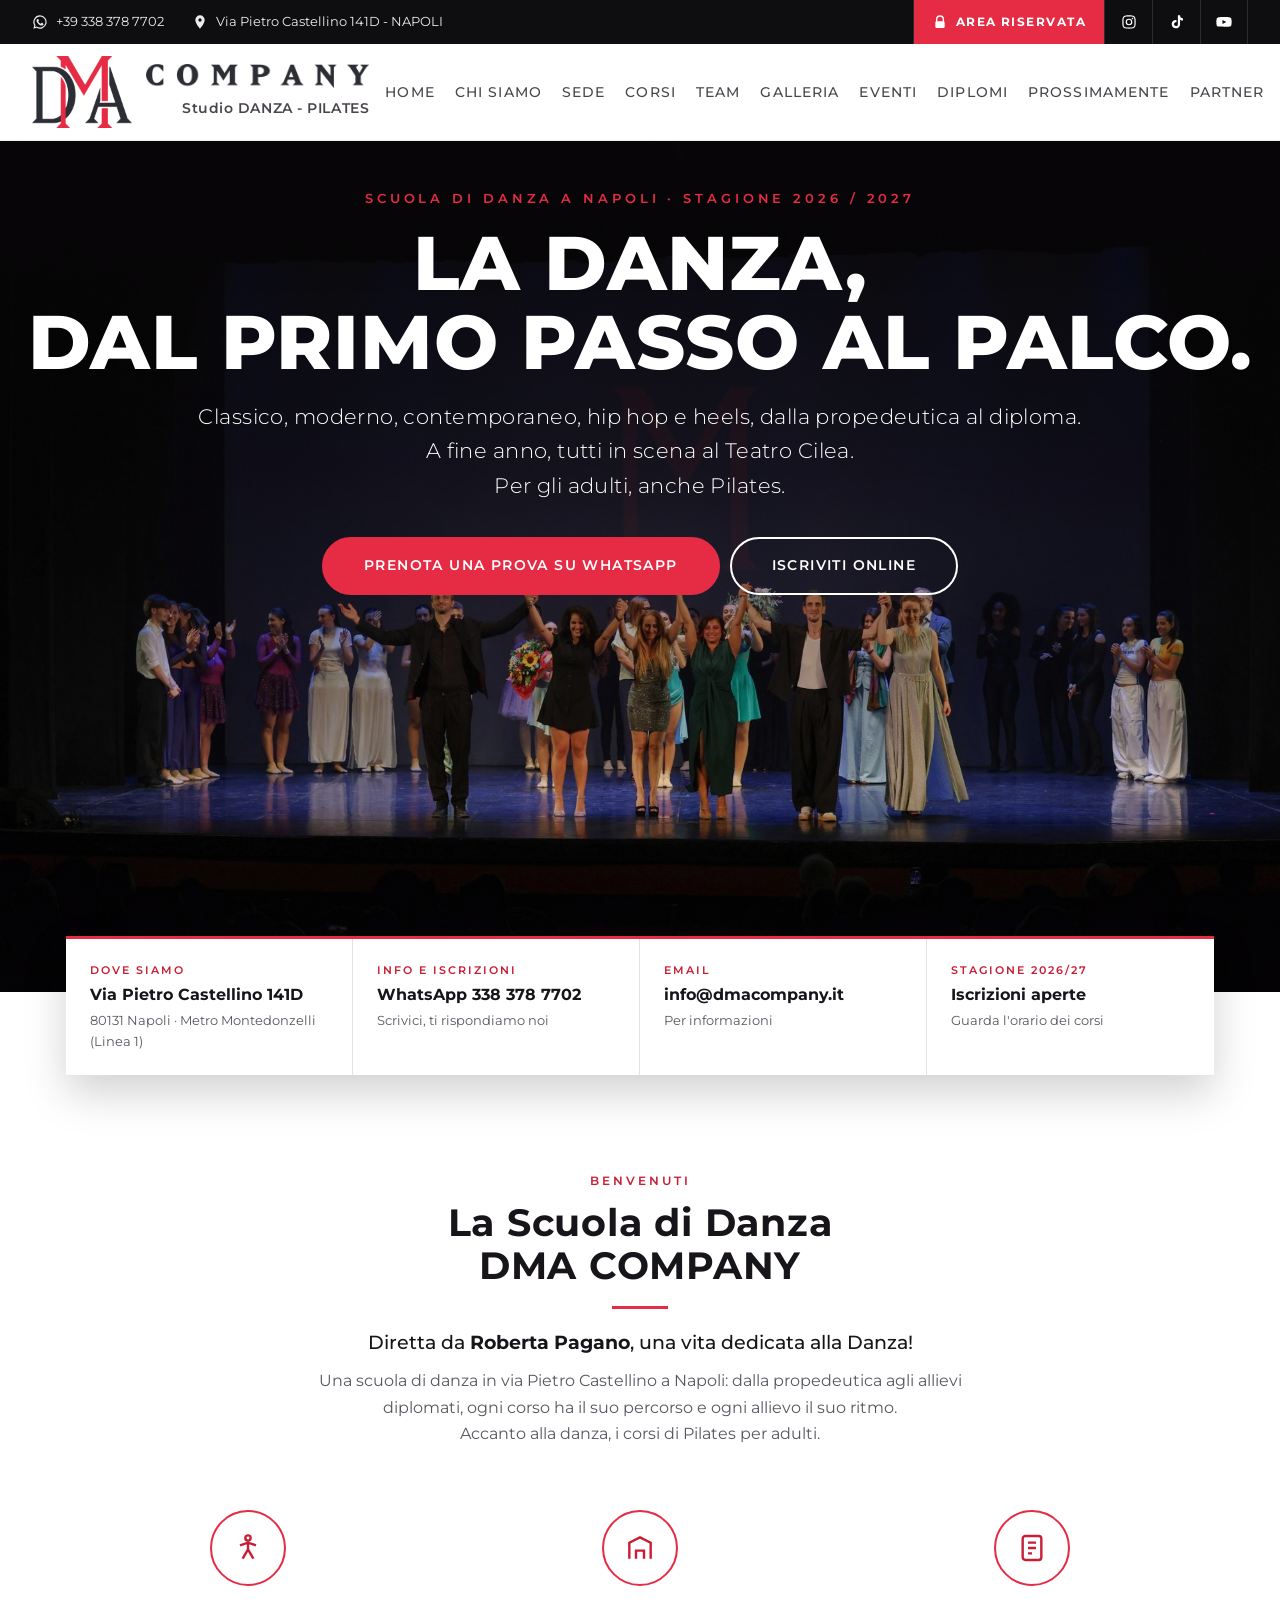
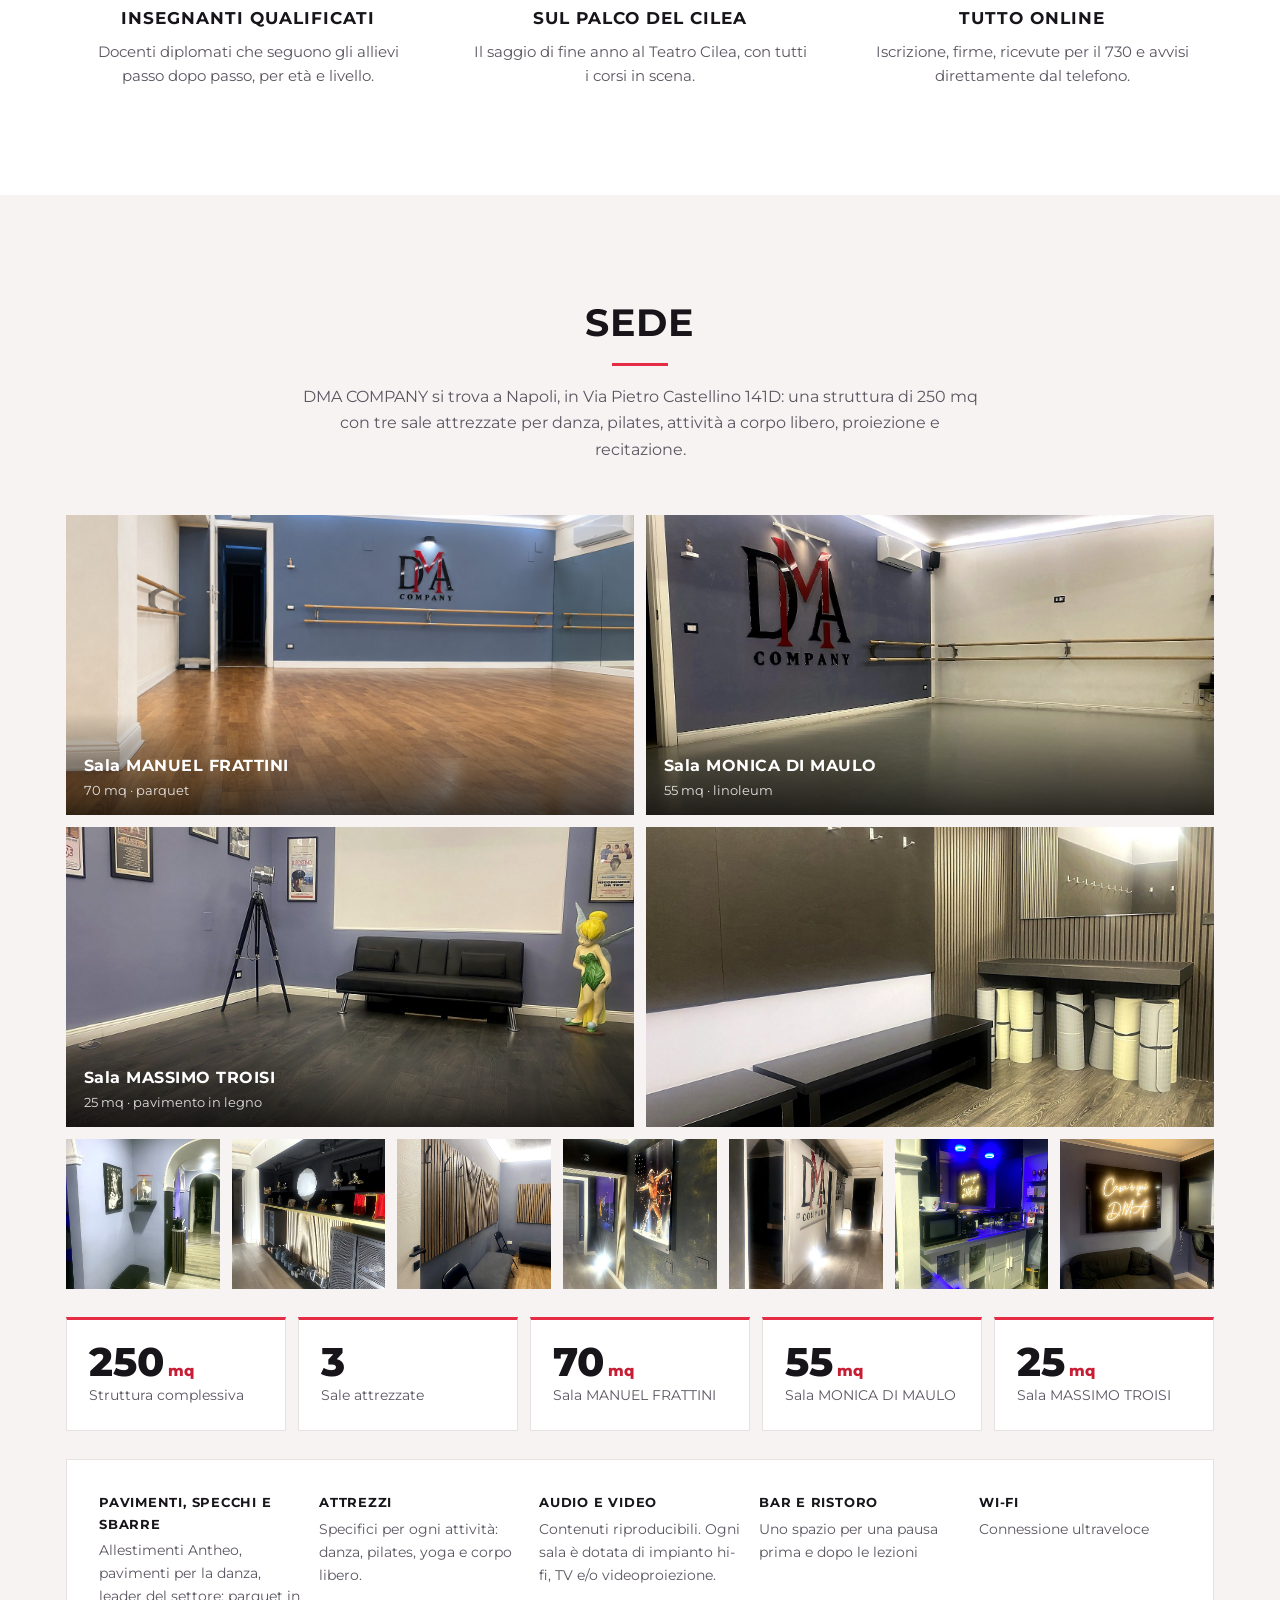
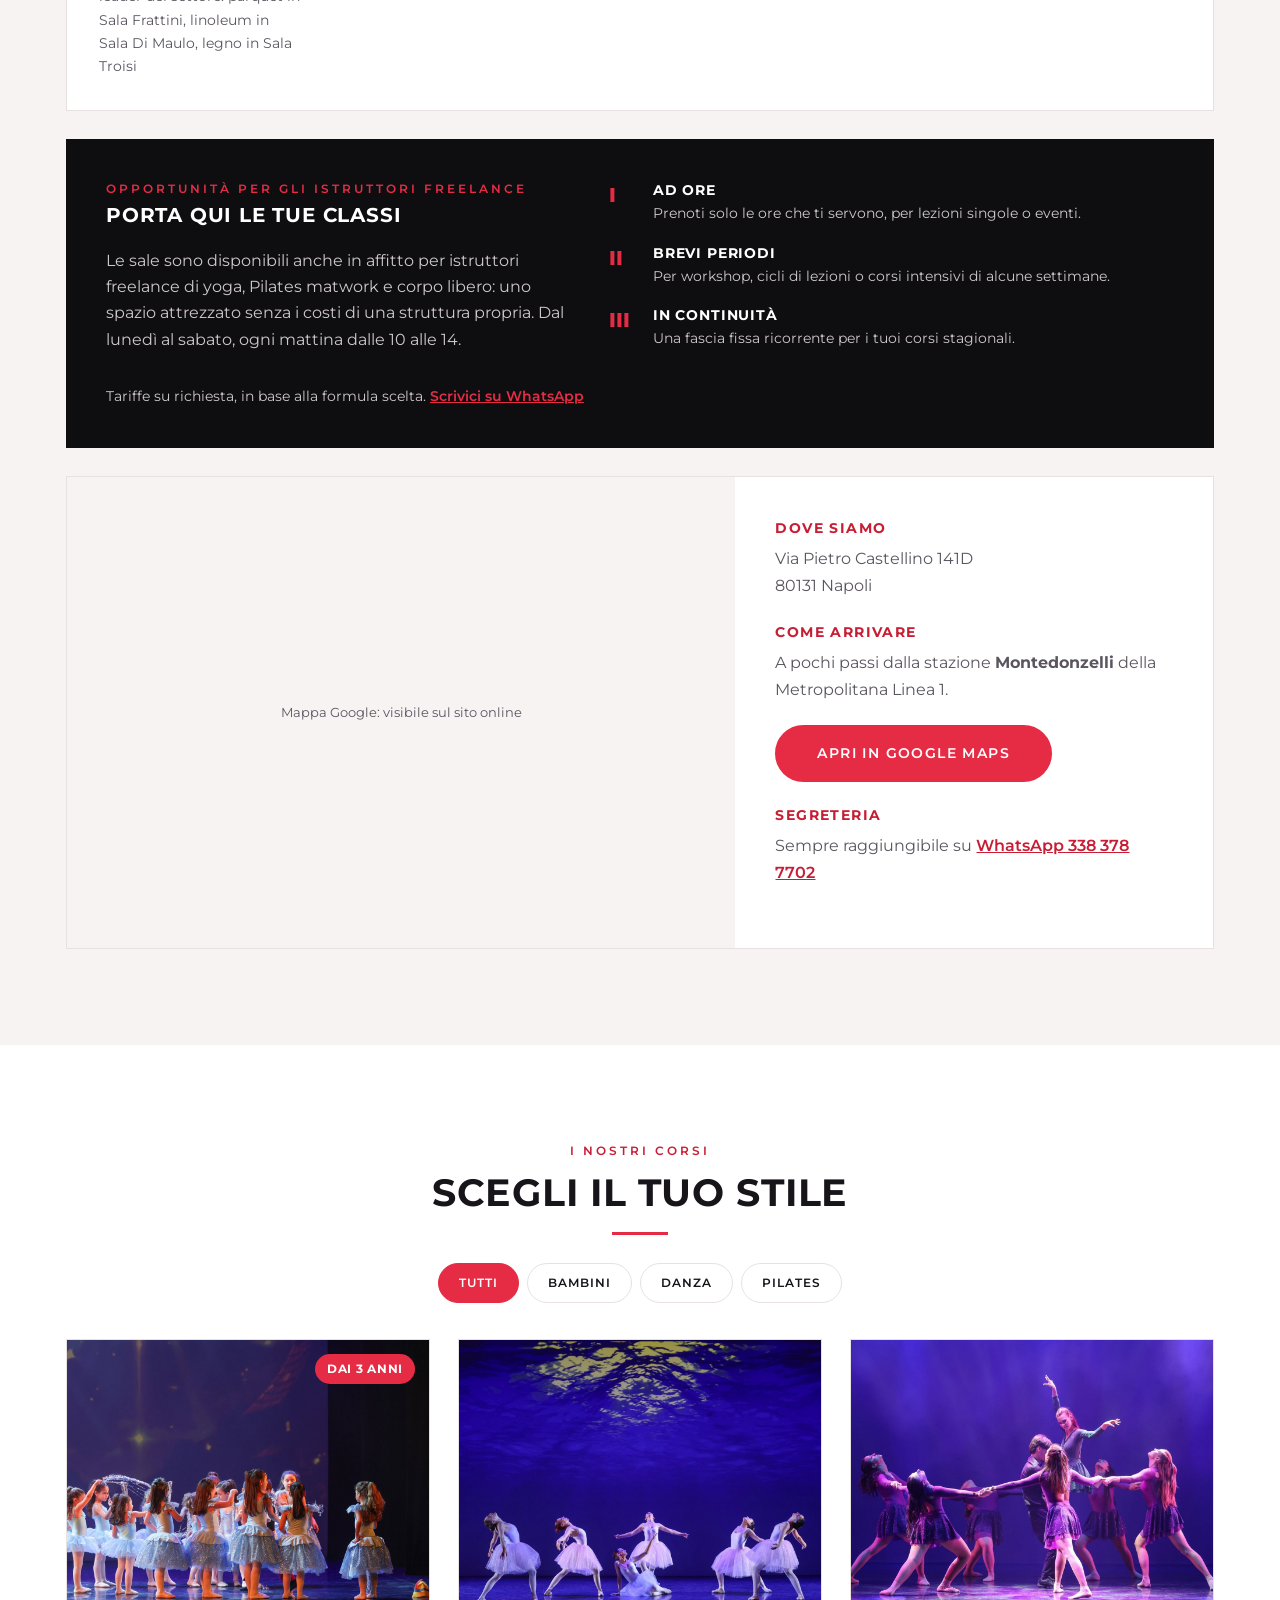
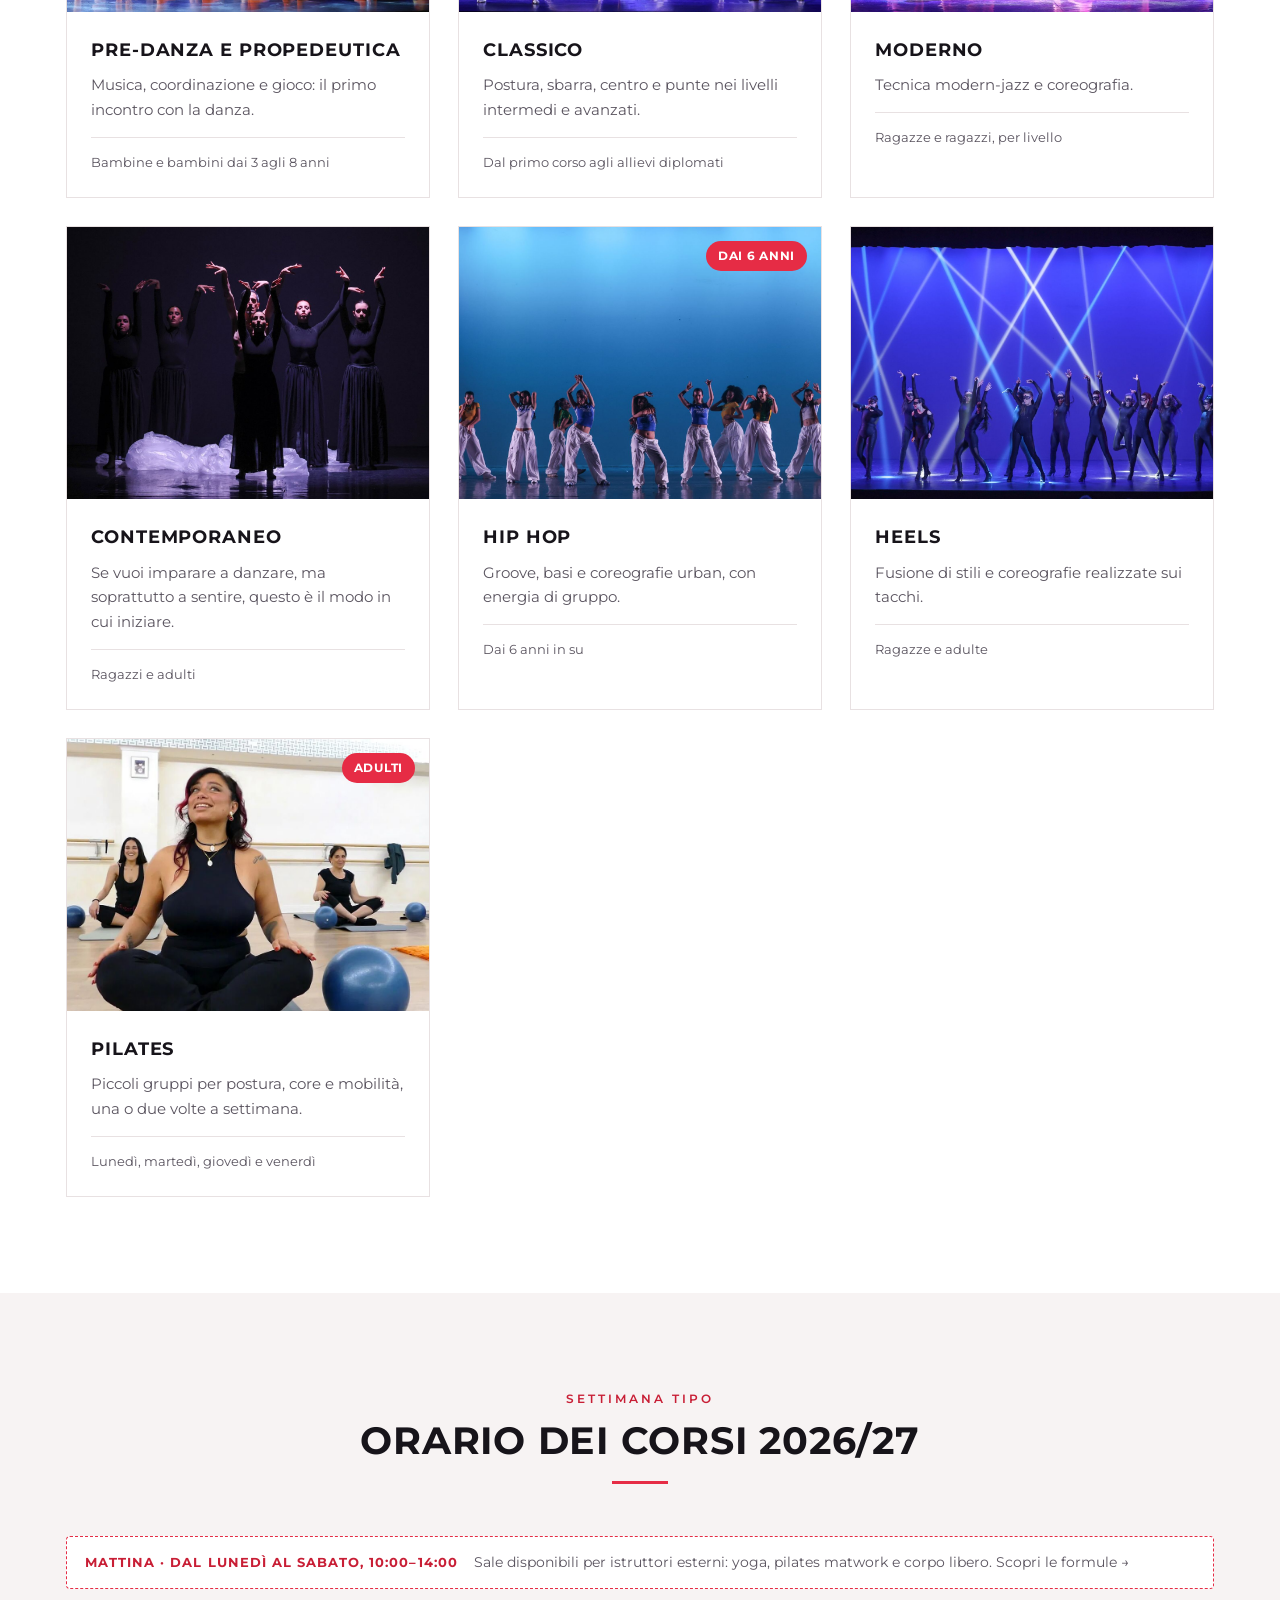
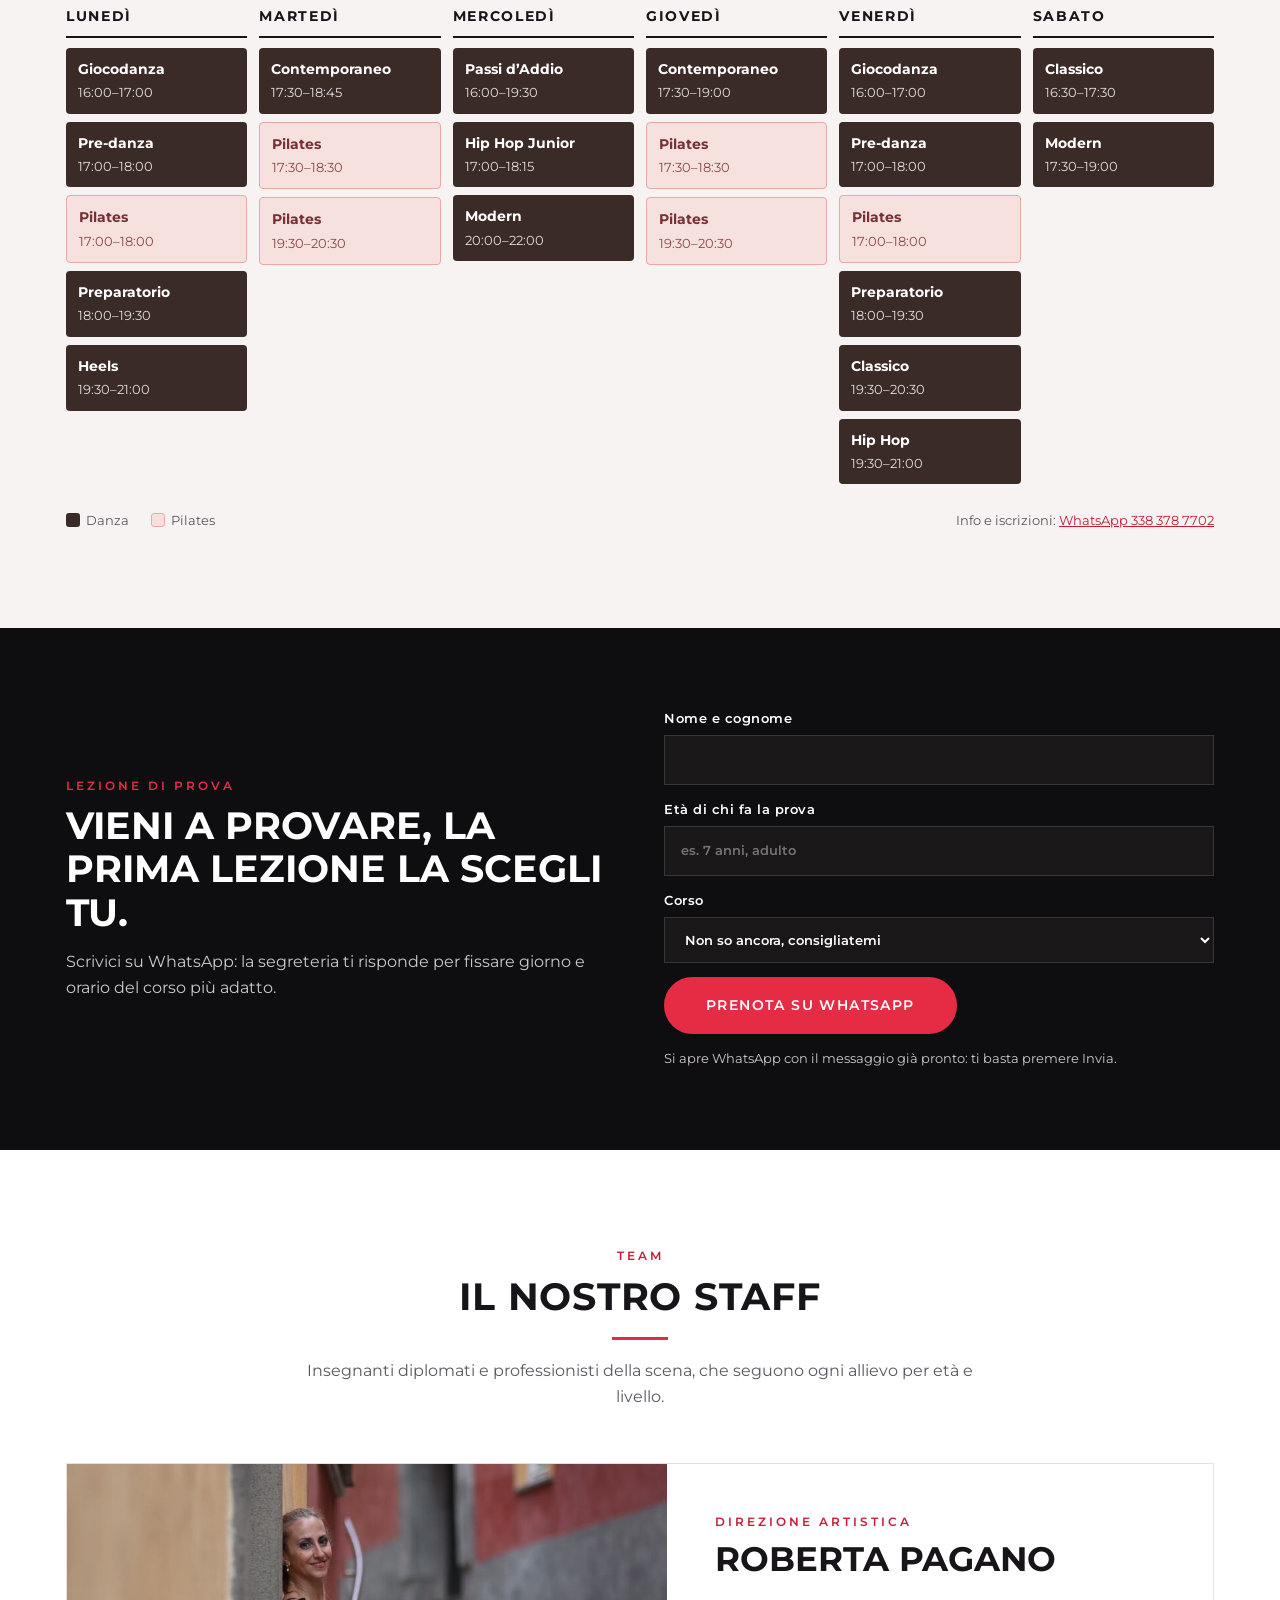
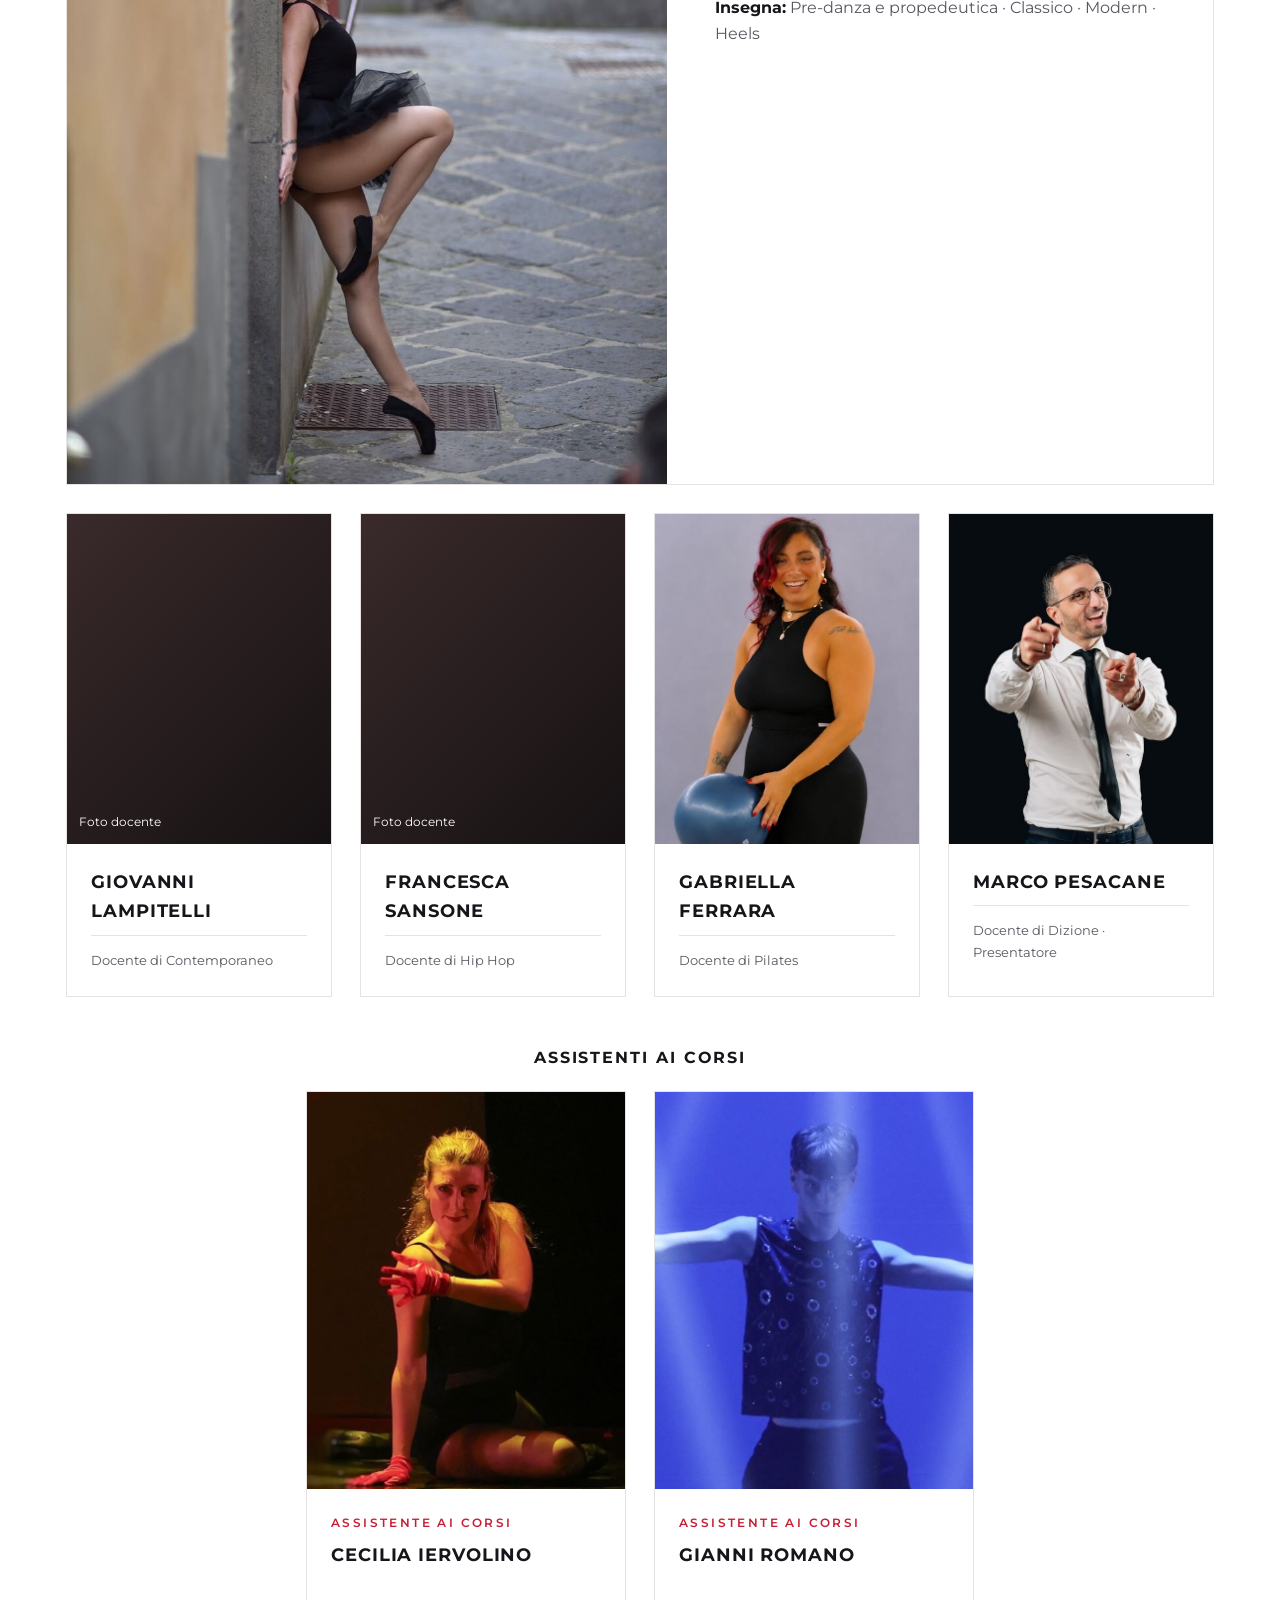
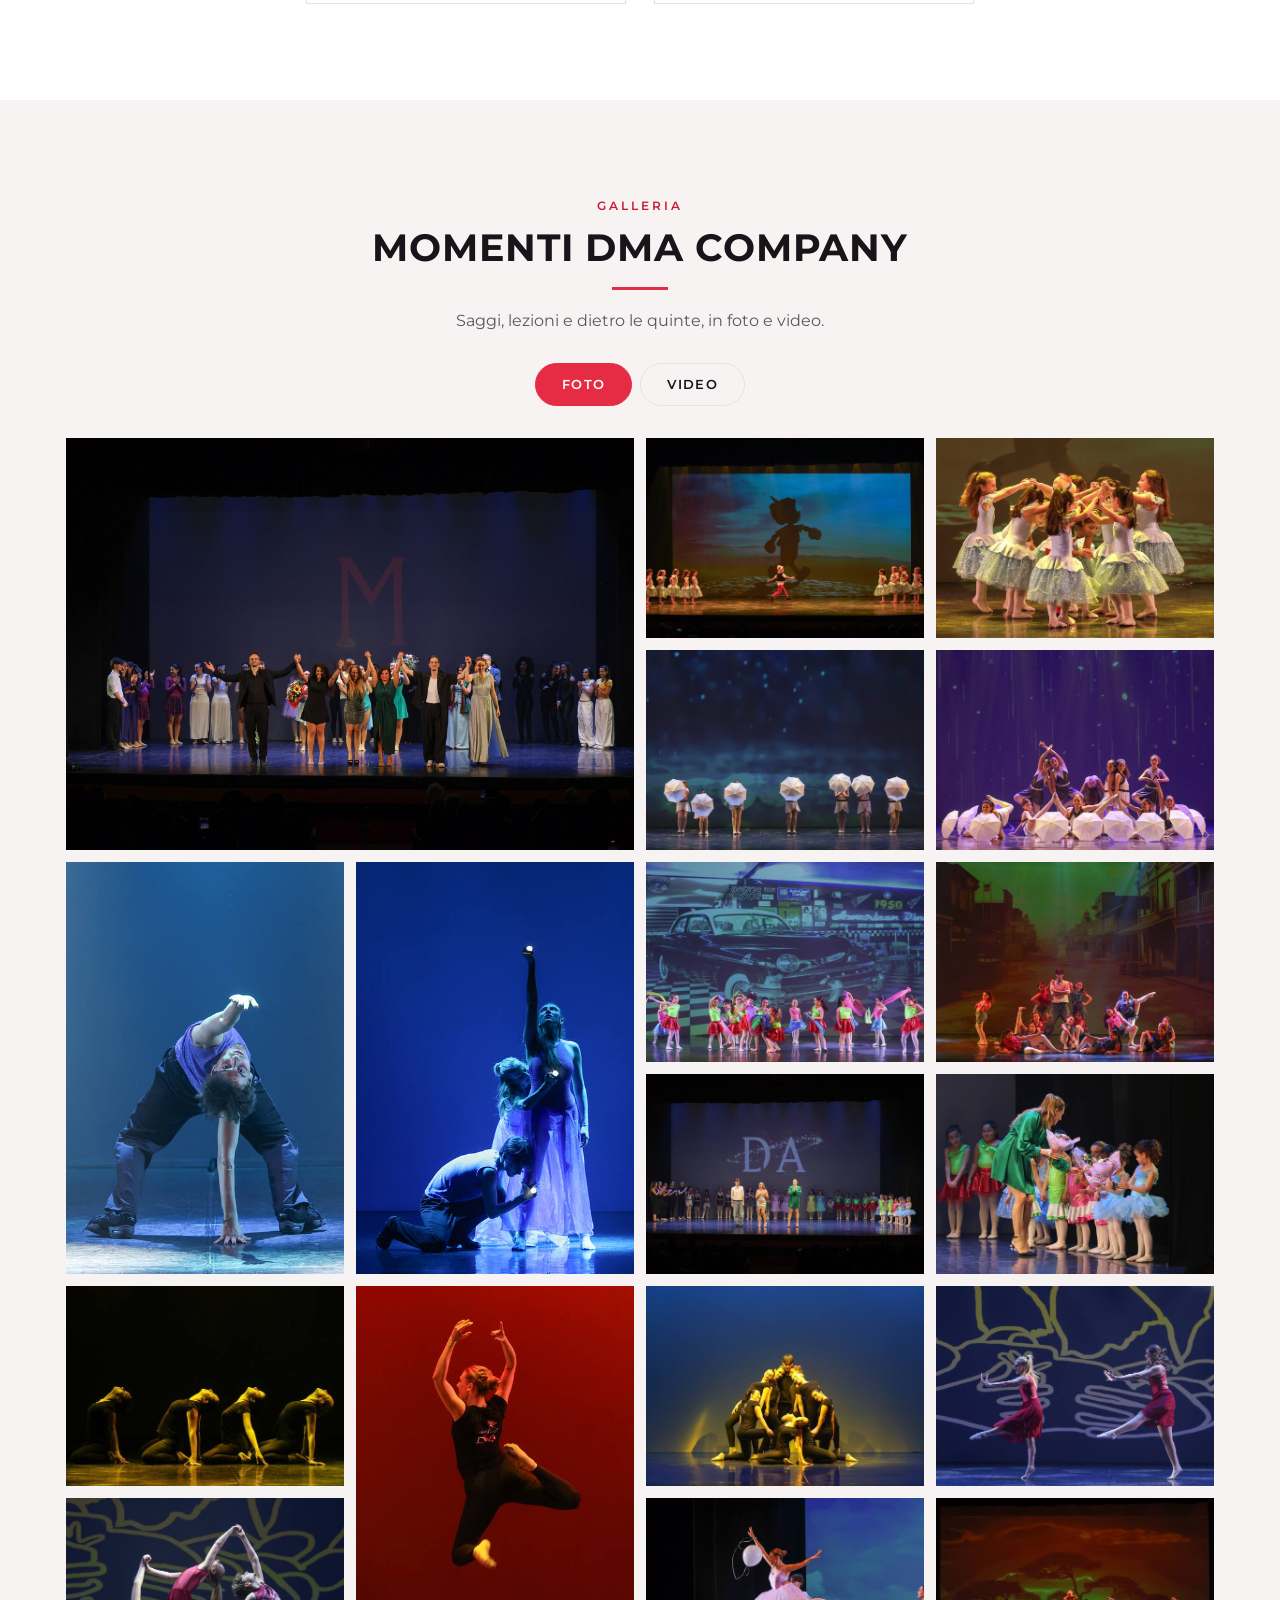
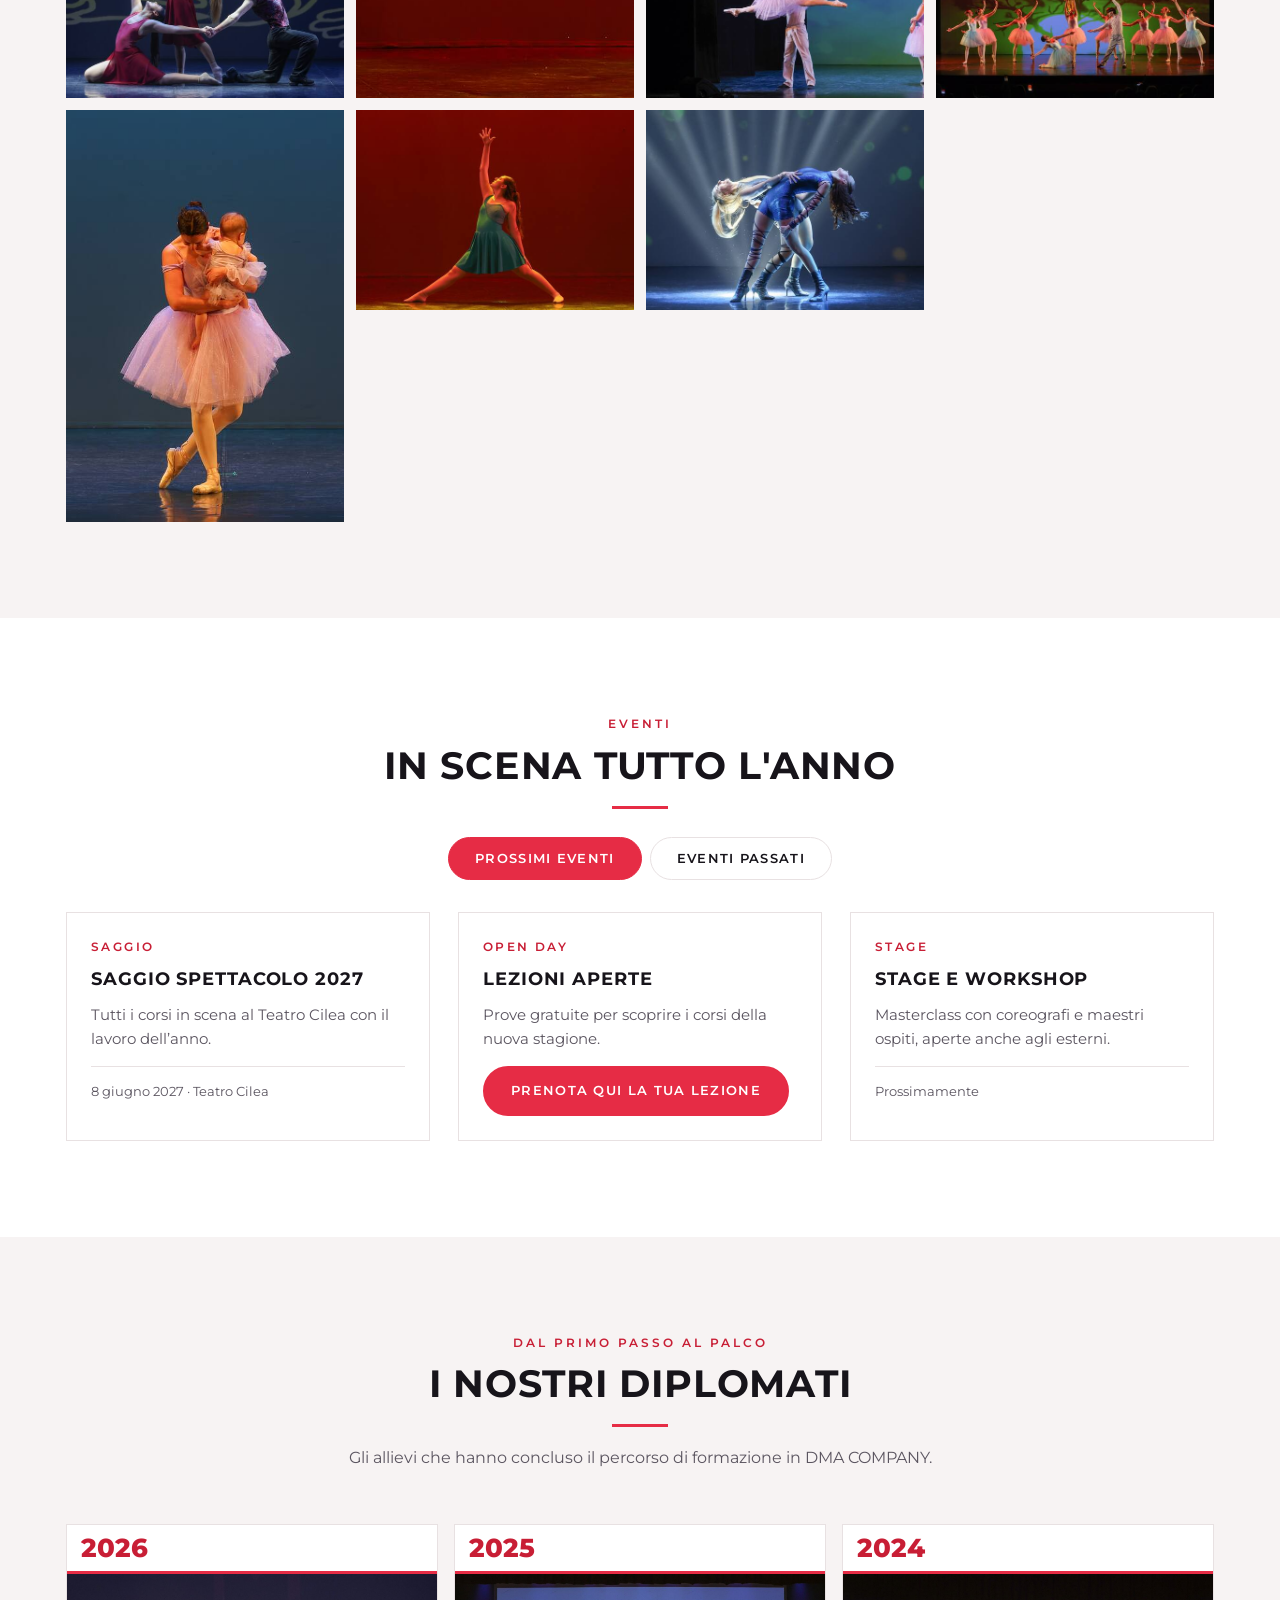
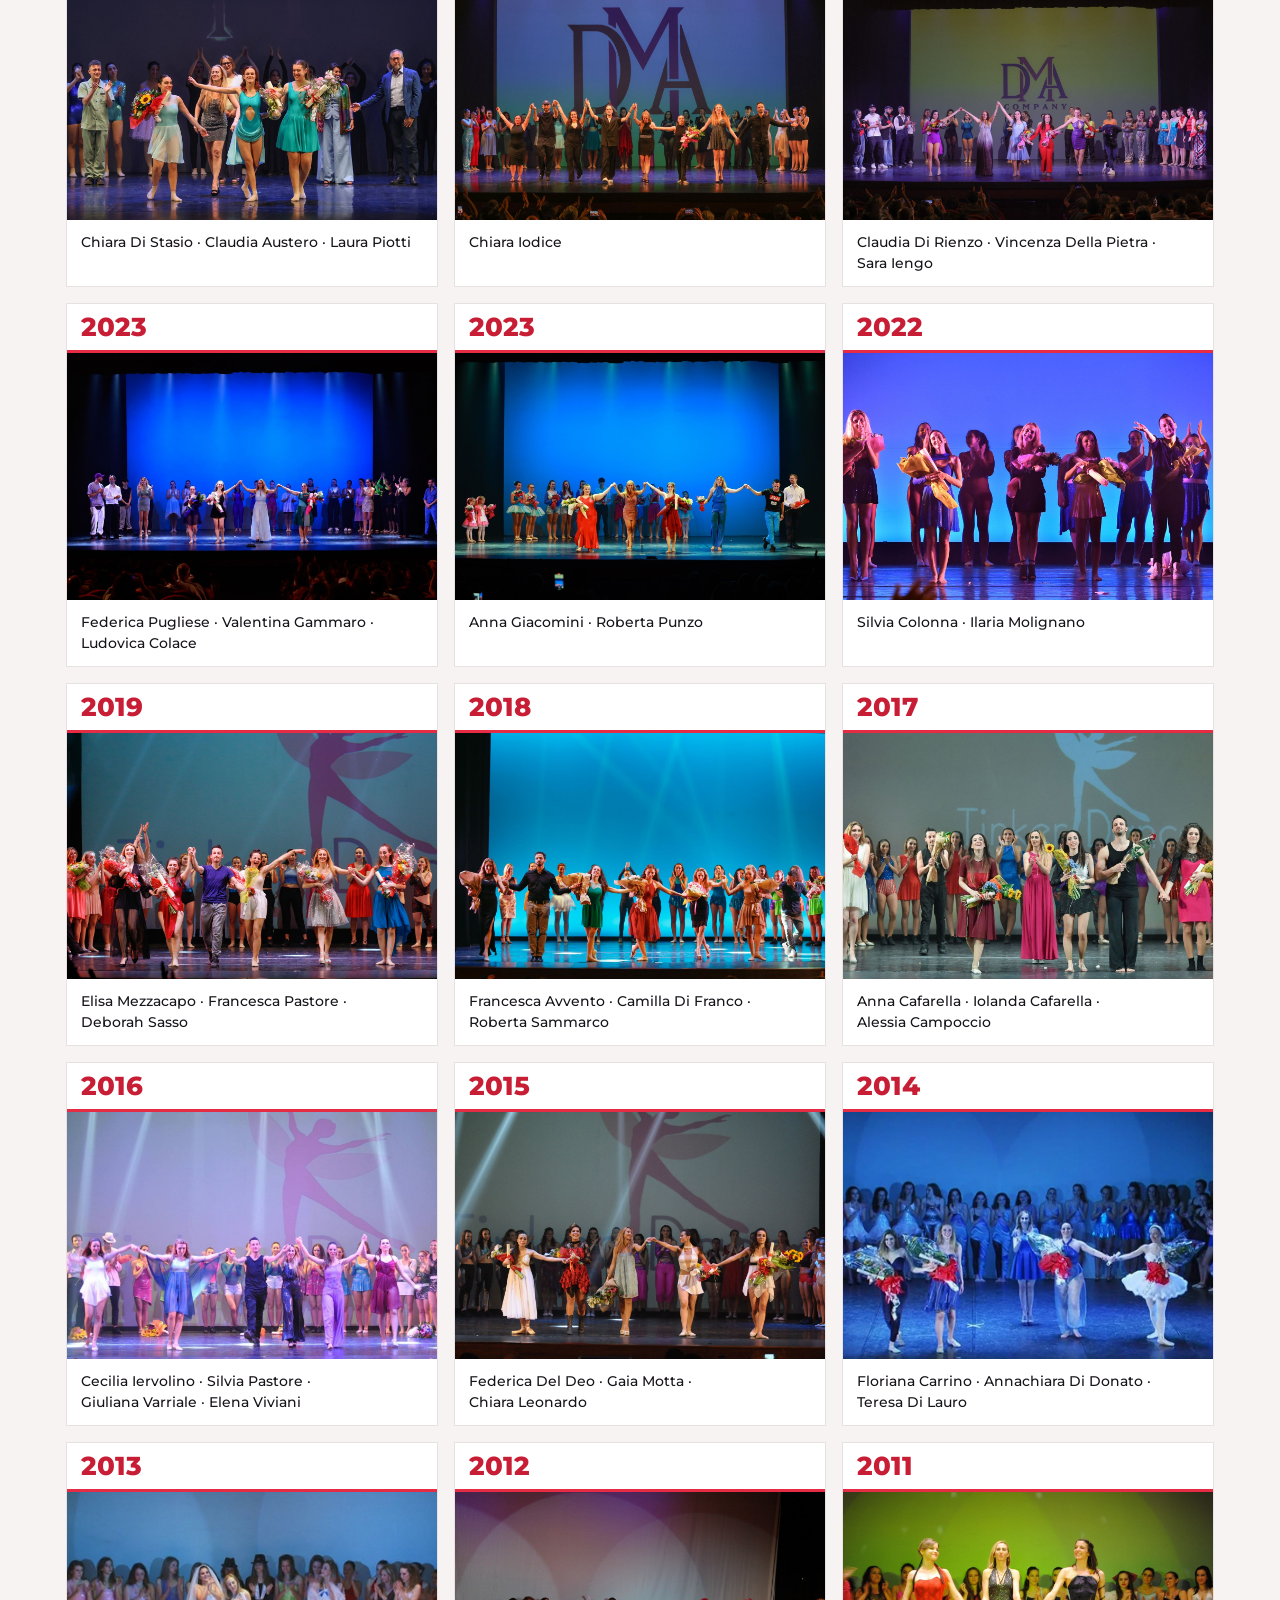
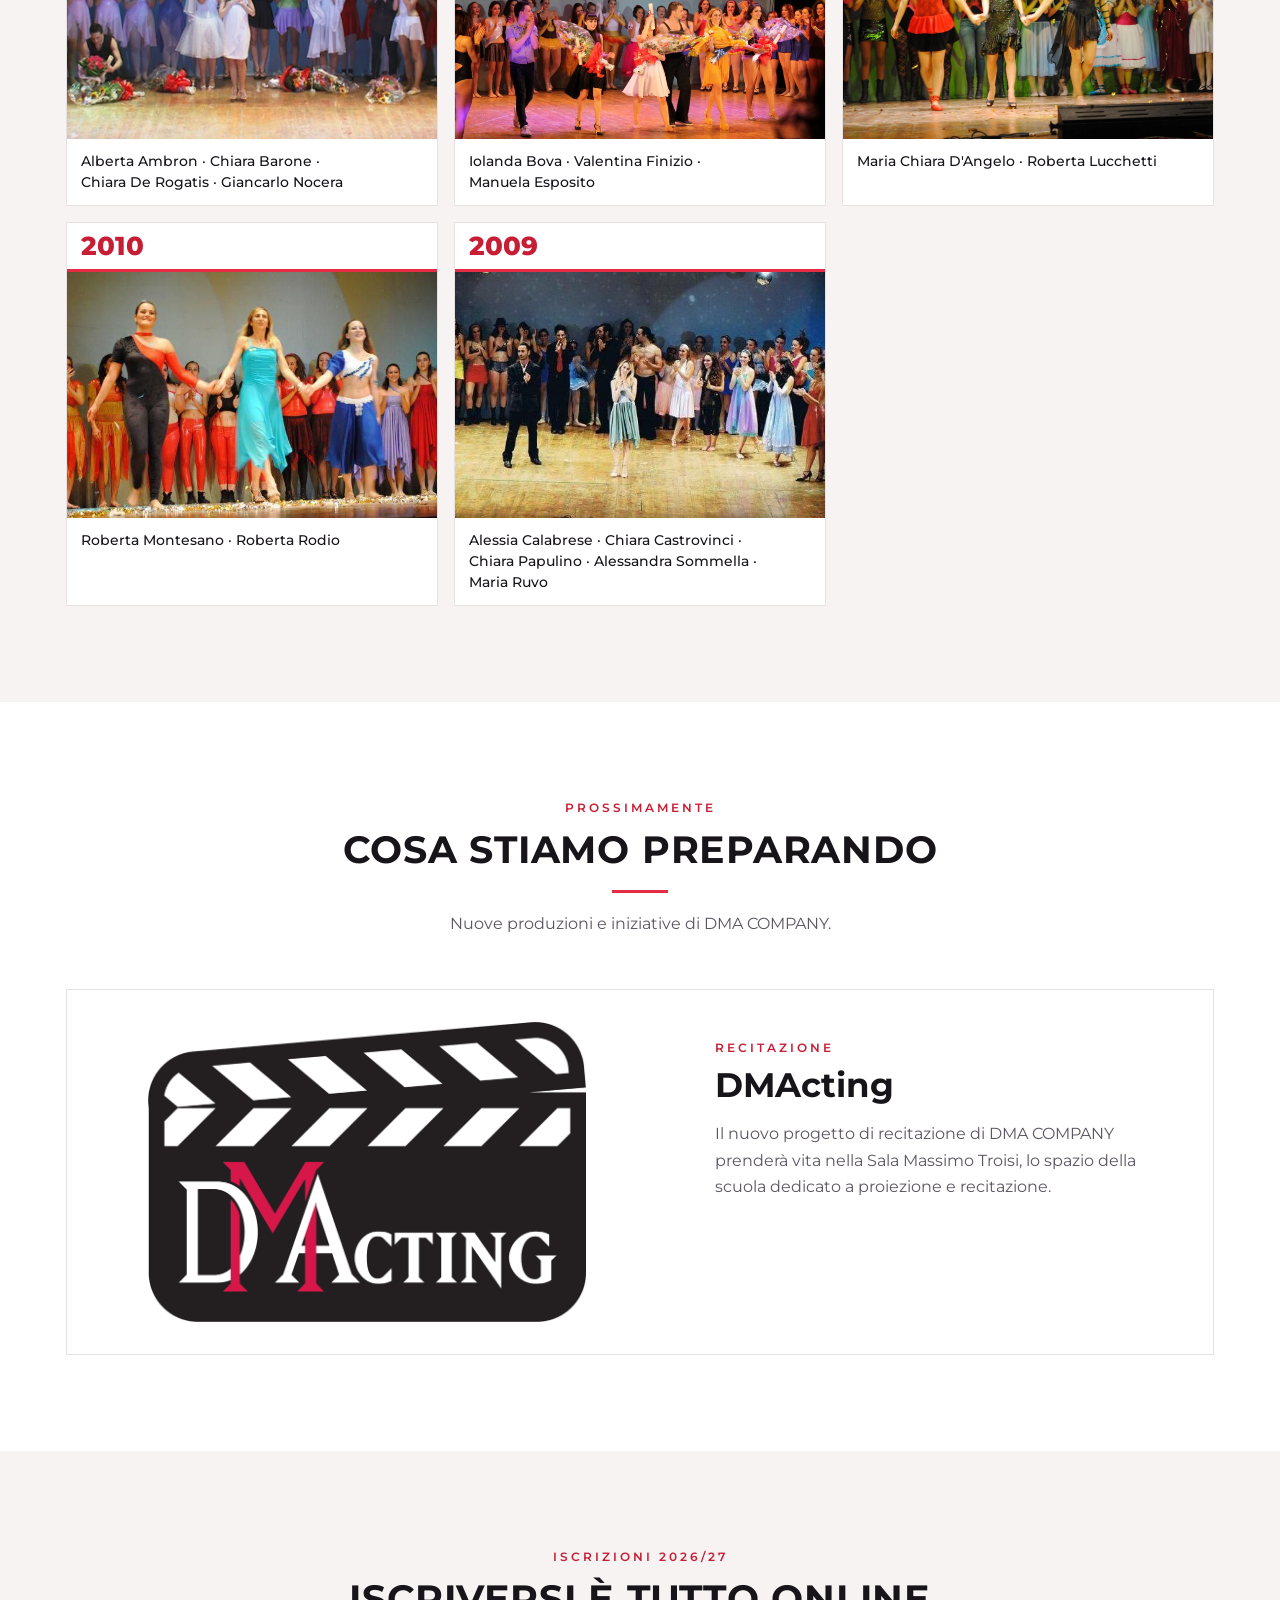
==== anteprima/index.html @ 6987ad8c "Anteprima: tolto importo quota associativa dalla sezione iscrizioni Co-Authored-By: Claude Opus 5.5 " ====
<!doctype html><html lang="it"><meta charset="utf-8"><meta name="viewport" content="width=device-width,initial-scale=1">
<meta name="robots" content="noindex,nofollow">
<title>DMA COMPANY</title><meta name="claude:viewport-fit-sides" content="cover">
<link rel="preconnect" href="https://fonts.googleapis.com">
<link rel="stylesheet" href="https://fonts.googleapis.com/css2?family=Montserrat:wght@300;400;500;600;700;800&display=swap">
<style>
:root{--ink:#17141A;--ink2:#5B5560;--bg:#FFFFFF;--bg2:#F7F3F3;--line:#E8E1E2;--rose:#E62C45;--rose-d:#C81E35;--on-rose:#FFFFFF;--bar:#0E0E10;--on-bar:#FFFFFF;--hero:#141012;--card:#FFFFFF}
@media (prefers-color-scheme:dark){:root:not([data-theme="light"]){--ink:#F3EEEF;--ink2:#B9B0B3;--bg:#141214;--bg2:#1C191B;--line:#2E2A2C;--card:#1E1B1D;--rose-d:#FF6B7D}}
:root[data-theme="dark"]{--ink:#F3EEEF;--ink2:#B9B0B3;--bg:#141214;--bg2:#1C191B;--line:#2E2A2C;--card:#1E1B1D;--rose-d:#FF6B7D}
*{box-sizing:border-box}
html{scroll-padding-top:110px}
body{margin:0;background:var(--bg);color:var(--ink);font:400 16px/1.65 Montserrat,system-ui,sans-serif}
body::before{content:"";position:fixed;inset:0 0 auto;height:env(safe-area-inset-top,0px);z-index:60;background:#111114}
a{color:var(--rose-d)}
input,select,button{font:inherit}
.wrap{max-width:1180px;margin:0 auto;padding-left:max(16px,env(safe-area-inset-left,0px));padding-right:max(16px,env(safe-area-inset-right,0px))}
.prev{position:sticky;top:env(safe-area-inset-top,0px);z-index:50;background:#2A2A30;color:#fff;font:600 13px system-ui,sans-serif;padding:8px max(16px,env(safe-area-inset-right,0px)) 8px max(16px,env(safe-area-inset-left,0px));display:flex;flex-wrap:wrap;gap:8px 16px;align-items:center;justify-content:space-between}
.prev nav{display:flex;gap:6px;flex-wrap:wrap}.prev a{padding:6px 12px;border-radius:999px;text-decoration:none;color:#fff}.prev a[aria-current]{background:#fff;color:#111}
.top{background:var(--bar);color:var(--on-bar);font-size:13px}
.top .wrap{max-width:none;padding-left:max(32px,env(safe-area-inset-left,0px));padding-right:max(32px,env(safe-area-inset-right,0px));display:flex;align-items:center;justify-content:space-between;gap:12px;min-height:44px;flex-wrap:wrap}
.top .info{display:flex;gap:6px 28px;flex-wrap:wrap;padding:6px 0}.top .info span{display:flex;align-items:center;gap:8px;opacity:.92}
.top .soc{display:flex;align-self:stretch}.top .soc a{display:grid;place-items:center;width:48px;color:#fff;border-left:1px solid #2C2C30}.top .soc a:last-child{border-right:1px solid #2C2C30}.top .soc a:hover{background:var(--rose);color:var(--on-rose)}
.top svg{width:16px;height:16px;fill:currentColor}
.top .soc a.area{width:auto;gap:8px;display:flex;align-items:center;padding:0 18px;background:var(--rose);color:var(--on-rose);font-weight:700;font-size:12px;letter-spacing:.12em;text-decoration:none}.top .soc a.area:hover{background:var(--rose-d)}
@media (max-width:620px){.top .info a[href*="maps"]{display:none}.top .info span{white-space:nowrap}.top .soc a.area{padding:0 12px;font-size:11px;letter-spacing:.08em;white-space:nowrap}.top .soc a{width:38px}.top .wrap{padding-left:max(12px,env(safe-area-inset-left,0px));padding-right:max(12px,env(safe-area-inset-right,0px))}}
@media (max-width:440px){.top .info a[href*="wa.me"] span{font-size:0;gap:0}.top .info a[href*="wa.me"] span svg{width:20px;height:20px}}

header.main{background:#FFFFFF;position:sticky;top:env(safe-area-inset-top,0px);z-index:40;box-shadow:0 1px 0 #EEE}
header.main .wrap{max-width:none;padding-left:max(32px,env(safe-area-inset-left,0px));padding-right:max(32px,env(safe-area-inset-right,0px));display:flex;align-items:center;justify-content:space-between;gap:16px;min-height:96px}
.brand{display:flex;align-items:center;gap:14px;text-decoration:none;color:#17141A}
.brand img{height:72px;width:auto;display:block}.brand img.word{height:24px;margin-bottom:2px}
.brand b{display:block;font-weight:700;font-size:26px;letter-spacing:.04em;line-height:1}
.brand>span{display:flex;flex-direction:column;width:max-content}.brand small{display:block;width:0;min-width:100%;font-size:14px;font-weight:600;letter-spacing:.04em;color:#4A454C;margin-top:7px;text-align:right;text-align-last:right;white-space:nowrap}
.menu{display:flex;gap:20px;list-style:none;margin:0;padding:0}
.menu a{color:#4A454C;text-decoration:none;text-transform:uppercase;letter-spacing:.08em;font-size:14px;font-weight:500;padding:8px 0;border-bottom:2px solid transparent}
.menu a:hover{color:#17141A;border-color:var(--rose)}
.burger{display:none;background:none;border:1px solid #DDD;border-radius:8px;width:46px;height:42px;color:#17141A;cursor:pointer}
.hero{position:relative;min-height:min(78vh,760px);display:grid;place-items:center;text-align:center;color:#fff;overflow:hidden;background:#0D0A0B url(hero.jpg) center top/cover no-repeat;align-items:start;min-height:max(620px,66.6vw)}
.hero::after{content:"";position:absolute;inset:0;background:linear-gradient(180deg,rgba(8,6,8,.82) 0%,rgba(8,6,8,.55) 42%,rgba(8,6,8,.12) 75%,rgba(8,6,8,.35) 100%)}@media (max-width:620px){.hero{background-position:center bottom;background-size:210% auto;min-height:0}.hero .in{padding-bottom:300px}}
.hero .ph{position:absolute;left:16px;bottom:14px;z-index:1;font-size:12px;opacity:.7;letter-spacing:.04em}
.hero .in{position:relative;z-index:2;padding:48px 16px 300px}
.hero .kick{text-transform:uppercase;letter-spacing:.3em;font-size:13px;font-weight:600;color:var(--rose)}
.hero h1{margin:14px 0 18px;font-weight:800;text-transform:uppercase;font-size:clamp(34px,6.2vw,76px);line-height:1.04;letter-spacing:.01em;text-wrap:balance}
.hero p{margin:0 auto 34px;max-width:620px;font-weight:300;font-size:clamp(17px,2vw,21px);letter-spacing:.02em}
.btn{display:inline-block;padding:15px 40px;border-radius:999px;background:var(--rose);color:var(--on-rose);text-decoration:none;text-transform:uppercase;letter-spacing:.1em;font-weight:600;font-size:14px;border:2px solid var(--rose);cursor:pointer}
.btn:hover{background:transparent;color:#fff}
.btn.ghost{background:transparent;color:#fff;border-color:#fff;margin-left:10px}.btn.ghost:hover{background:#fff;color:#111}
.btn.dark:hover{color:var(--ink)}
section{padding:96px 0}
.alt{background:var(--bg2)}
.head{text-align:center;max-width:680px;margin:0 auto 52px}
.head .kick{text-transform:uppercase;letter-spacing:.25em;font-size:12px;font-weight:600;color:var(--rose-d)}
.head h2{margin:10px 0 0;font-weight:700;text-transform:uppercase;font-size:clamp(26px,3.6vw,38px);letter-spacing:.02em;line-height:1.15}
.head h2::after{content:"";display:block;width:56px;height:3px;background:var(--rose);margin:18px auto 0}
.head p{color:var(--ink2);margin:18px 0 0}
.feat{display:grid;grid-template-columns:repeat(3,1fr);gap:28px}
.feat div{text-align:center;padding:10px 12px}
.feat .ic{width:76px;height:76px;margin:0 auto 18px;border-radius:50%;border:2px solid var(--rose);display:grid;place-items:center;color:var(--rose-d)}
.feat .ic svg{width:32px;height:32px;fill:none;stroke:currentColor;stroke-width:1.8}
.feat h3{margin:0 0 8px;text-transform:uppercase;font-size:17px;letter-spacing:.06em}
.feat p{margin:0;color:var(--ink2);font-size:15px}
.filters{display:flex;justify-content:center;gap:8px;flex-wrap:wrap;margin:-24px 0 36px}
.filt{padding:9px 20px;border-radius:999px;border:1px solid var(--line);background:transparent;color:var(--ink);text-transform:uppercase;letter-spacing:.08em;font-size:12px;font-weight:600;cursor:pointer}
.filt[aria-pressed="true"]{background:var(--rose);border-color:var(--rose);color:var(--on-rose)}
.grid{display:grid;grid-template-columns:repeat(3,1fr);gap:28px}
.grid article{background:var(--card);border:1px solid var(--line);overflow:hidden}
.grid .img{aspect-ratio:4/3;background:linear-gradient(135deg,#3A2A2B,#151112);display:grid;place-items:end start;padding:12px;color:#fff;font-size:12px;position:relative}
.grid .img .age{position:absolute;top:14px;right:14px;background:var(--rose);color:var(--on-rose);font-weight:700;font-size:12px;padding:5px 12px;border-radius:999px;text-transform:uppercase;letter-spacing:.06em}
.grid .txt{padding:24px}
.grid h3{margin:0 0 8px;text-transform:uppercase;font-size:18px;letter-spacing:.05em}
.grid p{margin:0 0 14px;color:var(--ink2);font-size:15px}
.saggio.proj .img.logoimg{background:#fff;display:grid;place-items:center;padding:32px}.saggio.proj .img.logoimg img{max-width:100%;max-height:300px;object-fit:contain}.grid .img.logoimg{background:#fff;padding:24px;display:grid;place-items:center}.grid .img.logoimg img{max-width:100%;max-height:100%;object-fit:contain}.grid small{display:block;padding-top:14px;border-top:1px solid var(--line);font-size:13px;color:var(--ink2)}
.tbl{overflow-x:auto;border:1px solid var(--line);background:var(--card)}
table{width:100%;border-collapse:collapse;min-width:640px;font-size:15px}
th{background:var(--bar);color:#fff;text-transform:uppercase;letter-spacing:.08em;font-size:12px;font-weight:600;padding:14px;text-align:left}
td{padding:14px;border-top:1px solid var(--line);color:var(--ink2)}td:first-child{color:var(--ink);font-weight:600}
.band{background:var(--bar);color:#fff;padding:80px 0}
.band .wrap{display:grid;grid-template-columns:1fr 1fr;gap:48px;align-items:center}
.band h2{margin:8px 0 14px;text-transform:uppercase;font-size:clamp(26px,3.4vw,38px);line-height:1.15}
.band .kick{color:var(--rose);text-transform:uppercase;letter-spacing:.25em;font-size:12px;font-weight:600}
.band p{color:#CFC8CA;margin:0}
form{display:grid;gap:14px}
label{display:grid;gap:6px;font-size:13px;font-weight:600;letter-spacing:.04em}
input,select{padding:13px 16px;border-radius:0;border:1px solid #3A3538;background:#1A1719;color:#fff}
input:focus,select:focus{outline:2px solid var(--rose);outline-offset:1px}
.chk{display:flex;gap:10px;align-items:flex-start;font-weight:400;font-size:13px;color:#CFC8CA}
.chk input{margin-top:3px}
.sent{border:1px solid var(--rose);padding:28px}.sent h3{margin:0 0 6px;text-transform:uppercase}
.saggio{display:grid;grid-template-columns:1.1fr 1fr;gap:0;align-items:stretch;background:var(--card);border:1px solid var(--line)}
.saggio .img{min-height:360px;background:radial-gradient(70% 80% at 40% 40%,#6A4038,#1A1213);color:#fff;font-size:12px;display:flex;align-items:flex-end;padding:14px}
.saggio .txt{padding:48px}
.saggio h2{margin:8px 0 14px;text-transform:uppercase;font-size:clamp(24px,3vw,34px);line-height:1.15}
.saggio .kick{color:var(--rose-d);text-transform:uppercase;letter-spacing:.25em;font-size:12px;font-weight:600}
.saggio p{color:var(--ink2)}
.steps{display:grid;grid-template-columns:repeat(4,1fr);gap:28px;counter-reset:s}
.steps div{background:var(--card);border:1px solid var(--line);padding:30px 24px;border-top:3px solid var(--rose)}
.steps b{display:block;font-size:42px;font-weight:800;color:var(--rose);line-height:1}
.steps h3{margin:12px 0 8px;text-transform:uppercase;font-size:16px;letter-spacing:.05em}
.steps p{margin:0;color:var(--ink2);font-size:14px}
.center{text-align:center;margin-top:40px}
.fam{display:grid;grid-template-columns:repeat(4,1fr);gap:20px;margin-top:8px}
.fam div{padding:22px;border:1px solid var(--line);background:var(--card)}
.fam h3{margin:0 0 6px;font-size:15px;text-transform:uppercase;letter-spacing:.05em}
.fam p{margin:0;font-size:14px;color:var(--ink2)}
.partners{display:grid;grid-template-columns:repeat(3,1fr);gap:24px}.partners>div,.partners>a{text-decoration:none;color:inherit;background:var(--card);border:1px solid var(--line);padding:28px;text-align:center}.partners img,.partners span{display:flex;align-items:center;justify-content:center;height:90px;margin:0 auto 16px;max-width:100%;object-fit:contain;border-radius:4px}.partners img{background:#fff;padding:8px}.partners span{background:var(--bg2);color:var(--ink2);font-size:13px;border:1px dashed var(--line)}.partners p{margin:0;color:var(--ink2);font-size:14px}.partners b{color:var(--ink)}.partners .pname{font-size:26px;font-weight:700;color:var(--ink);border-style:solid;letter-spacing:.02em}.partners a.pcard:hover{border-color:var(--rose)}.subhead{text-align:center;text-transform:uppercase;letter-spacing:.12em;font-size:16px;margin:48px 0 20px}.grid.docenti.assist{grid-template-columns:repeat(2,minmax(0,320px));justify-content:center;margin-top:0}.grid.docenti{grid-template-columns:repeat(4,1fr);margin-top:28px}.saggio.dir .img{min-height:420px;background:linear-gradient(135deg,#3A2A2B,#151112)}.grid.docenti .img{aspect-ratio:4/5}@media (max-width:980px){.partners,.grid.docenti,.grid.docenti.assist{grid-template-columns:1fr 1fr}}@media (max-width:620px){.partners,.grid.docenti{grid-template-columns:1fr}}
.menu a{white-space:nowrap}@media (max-width:1180px) and (min-width:761px){header.main .wrap{flex-wrap:nowrap;gap:12px}header.main .brand{gap:10px;flex-shrink:0}header.main .brand img{height:52px}header.main .brand img.word{height:17px}header.main .brand small{font-size:11px;letter-spacing:.05em}header.main .menu{display:flex!important;position:static;flex-direction:row;flex-wrap:nowrap;gap:clamp(7px,1.1vw,20px);padding:0;box-shadow:none;background:none}header.main .menu a{display:inline-block;padding:6px 0;border-bottom:2px solid transparent;font-size:clamp(9.5px,1.08vw,13px);letter-spacing:.04em}header.main .burger{display:none!important}}@media (max-width:760px){.menu{display:none;position:absolute;left:0;right:0;top:100%;background:#fff;flex-direction:column;gap:0;padding:8px 16px 16px;box-shadow:0 10px 20px rgba(0,0,0,.08)}.menu.open{display:flex}.menu a{display:block;padding:12px 0;border-bottom:1px solid #F0EAEA}.burger{display:grid;place-items:center}}
.dove{display:grid;grid-template-columns:1.4fr 1fr;border:1px solid var(--line);background:var(--card)}.dove .map{min-height:380px;background:var(--bg2);position:relative}.dove .map::before{content:"Mappa Google: visibile sul sito online";position:absolute;inset:0;display:grid;place-items:center;color:var(--ink2);font-size:13px}.dove iframe{position:relative}.dove iframe{width:100%;height:100%;min-height:380px;border:0;display:block}.dove .info{padding:40px}.dove h3{margin:0 0 6px;text-transform:uppercase;font-size:14px;letter-spacing:.1em;color:var(--rose-d)}.dove p{margin:0 0 22px;color:var(--ink2)}@media (max-width:980px){.dove{grid-template-columns:1fr}.dove .info{padding:28px 20px}}
.gal{display:grid;grid-template-columns:repeat(4,1fr);grid-auto-rows:200px;gap:12px}.gal .g{border:0;padding:0;background:#1A1517 center/cover no-repeat;cursor:pointer;display:grid;place-items:center;color:#8E878A;font-size:13px}.gal.spazi{grid-template-columns:repeat(7,1fr);grid-auto-rows:150px;margin-top:12px}.gal .g.big{grid-column:span 2;grid-row:span 2}.gal .g.tall{grid-row:span 2}.gal .g.ph{cursor:default;background:var(--bg2);border:1px dashed var(--line)}.gal button.g:hover{filter:brightness(1.1)}.lb{position:fixed;inset:0;z-index:100;background:rgba(0,0,0,.92);display:grid;place-items:center;padding:24px}.lb[hidden]{display:none}.lb img{max-width:100%;max-height:90vh}.lb-n{position:absolute;top:50%;transform:translateY(-50%);background:rgba(0,0,0,.35);border:0;color:#fff;font-size:44px;width:52px;height:72px;cursor:pointer;line-height:1;border-radius:8px}.lb-p{left:10px}.lb-s{right:10px}.lb.one .lb-n{display:none}.lb-x{position:absolute;top:12px;right:16px;background:none;border:0;color:#fff;font-size:40px;cursor:pointer;line-height:1}@media (max-width:980px){.gal.spazi{grid-template-columns:repeat(4,1fr)}}@media (max-width:760px){.gal,.gal.spazi{grid-template-columns:1fr 1fr;grid-auto-rows:150px}}
.sede{display:grid;grid-template-columns:1fr 1fr;grid-auto-rows:300px;gap:12px}.sede .ph{background:#2A2427}.sede figure{margin:0;position:relative;background:#222 center/cover no-repeat;overflow:hidden}.sede figcaption{position:absolute;left:0;right:0;bottom:0;padding:40px 18px 14px;background:linear-gradient(transparent,rgba(0,0,0,.75));color:#fff;display:flex;flex-direction:column}.sede figcaption b{letter-spacing:.03em;font-size:16px}.sede figcaption span{font-size:13px;opacity:.85}.nums{display:grid;grid-template-columns:repeat(5,1fr);gap:12px;margin:28px 0}.nums div{background:var(--card);border:1px solid var(--line);border-top:3px solid var(--rose);padding:22px}.nums b{display:block;font-size:40px;font-weight:800;line-height:1;color:var(--ink)}.nums small{font-size:15px;margin-left:4px;color:var(--rose-d)}.nums span{color:var(--ink2);font-size:14px}.kit{background:var(--card);border:1px solid var(--line);padding:32px;margin-bottom:28px}.kit h3,.affitto h3{margin:0 0 16px;text-transform:uppercase;font-size:20px;letter-spacing:.04em}.kit ul{list-style:none;margin:0;padding:0;display:grid;grid-template-columns:repeat(5,1fr);gap:18px}.kit li{color:var(--ink2);font-size:14px}.kit li b{display:block;color:var(--ink);text-transform:uppercase;font-size:13px;letter-spacing:.06em;margin-bottom:4px}.affitto{background:var(--bar);color:#fff;padding:40px;display:grid;grid-template-columns:1fr 1.2fr;gap:32px;margin-bottom:28px}.affitto .kick{color:var(--rose);text-transform:uppercase;letter-spacing:.25em;font-size:12px;font-weight:600}.affitto p{color:#CFC8CA;margin:0}.affitto ol{list-style:none;counter-reset:f;margin:0;padding:0;display:grid;gap:14px}.affitto li{counter-increment:f;color:#CFC8CA;font-size:14px;padding-left:44px;position:relative}.affitto li::before{content:counter(f,upper-roman);position:absolute;left:0;top:0;color:var(--rose);font-weight:800;font-size:20px}.affitto li b{display:block;color:#fff;text-transform:uppercase;font-size:14px;letter-spacing:.06em}.affitto .note{grid-column:1/-1;font-size:14px}.affitto .note a{color:var(--rose);font-weight:600}@media (max-width:980px){.sede{grid-auto-rows:220px}.nums{grid-template-columns:1fr 1fr}.kit ul{grid-template-columns:1fr 1fr}.affitto{grid-template-columns:1fr;padding:28px 20px}}@media (max-width:620px){.sede{grid-template-columns:1fr}.kit ul{grid-template-columns:1fr}}
.week{display:grid;grid-template-columns:repeat(6,1fr);gap:12px}.day h3{margin:0 0 10px;padding-bottom:8px;border-bottom:2px solid var(--ink);text-transform:uppercase;font-size:14px;letter-spacing:.12em}.slot{padding:10px 12px;margin-bottom:8px;border-radius:4px;display:flex;flex-direction:column;gap:2px}.slot b{font-size:14px}.slot span{font-size:12.5px;opacity:.85}.slot.d{background:#3A2B27;color:#fff}.slot.p{background:#F6E1DE;color:#7A2F35;border:1px solid #E8A9A3}.slot.x{background:transparent;color:var(--rose-d);border:1px dashed var(--rose)}.morning{display:flex;flex-wrap:wrap;gap:4px 16px;align-items:baseline;padding:14px 18px;margin-bottom:16px;border:1px dashed var(--rose);border-radius:4px;color:var(--ink);text-decoration:none;background:var(--card)}.morning b{text-transform:uppercase;font-size:13px;letter-spacing:.08em;color:var(--rose-d)}.morning span{font-size:14px;color:var(--ink2)}.morning:hover{border-style:solid}.legend{display:flex;flex-wrap:wrap;gap:10px 22px;margin-top:18px;font-size:13px;color:var(--ink2);align-items:center}.legend i{display:inline-block;width:14px;height:14px;border-radius:3px;margin-right:6px;vertical-align:-2px}.legend i.d{background:#3A2B27}.legend i.p{background:#F6E1DE;border:1px solid #E8A9A3}.legend i.x{border:1px dashed var(--rose)}.legend .wa{margin-left:auto}@media (max-width:980px){.week{grid-template-columns:repeat(3,1fr)}}@media (max-width:620px){.week{grid-template-columns:1fr 1fr}.legend .wa{margin-left:0}}
.videos{display:grid;grid-template-columns:1fr 1fr;gap:16px;margin-top:16px}.videos figure{margin:0;background:var(--card);border:1px solid var(--line)}.videos .vph,.videos iframe,.videos video{display:grid;place-items:center;width:100%;aspect-ratio:16/9;border:0;background:#0E0E10;color:#fff;font-size:42px}.videos .vph small{display:block;font-size:12px;letter-spacing:.1em;text-transform:uppercase;opacity:.7;margin-top:-40px}.videos figcaption{padding:14px 18px;display:flex;flex-direction:column}.videos figcaption b{text-transform:uppercase;font-size:14px;letter-spacing:.05em}.videos figcaption span{color:var(--ink2);font-size:14px}@media (max-width:760px){.videos{grid-template-columns:1fr}}
.ytl{position:relative;display:block;aspect-ratio:16/9;background:#0D0A0B url(hero.jpg) center/cover;overflow:hidden}.ytl::before{content:"";position:absolute;inset:0;background:rgba(0,0,0,.25)}.ytl img{position:absolute;inset:0;width:100%;height:100%;object-fit:cover}.ytl .play{position:absolute;left:50%;top:50%;width:72px;height:50px;margin:-25px 0 0 -36px;background:var(--rose);border-radius:12px;z-index:1;transition:transform .15s}.ytl .play::after{content:"";position:absolute;left:29px;top:15px;border-style:solid;border-width:10px 0 10px 17px;border-color:transparent transparent transparent #fff}.ytl:hover .play{transform:scale(1.08)}.videos iframe{display:block}
.ek{color:var(--rose-d);text-transform:uppercase;letter-spacing:.2em;font-size:12px;font-weight:600;margin-bottom:8px}[data-epane][hidden]{display:none!important}.gtabs{display:flex;justify-content:center;gap:8px;margin:-24px 0 32px}.gtab{padding:10px 26px;border-radius:999px;border:1px solid var(--line);background:transparent;color:var(--ink);text-transform:uppercase;letter-spacing:.1em;font-size:13px;font-weight:600;cursor:pointer}.gtab[aria-selected="true"]{background:var(--rose);border-color:var(--rose);color:#fff}[data-pane][hidden]{display:none!important}.videos{margin-top:0}
.infobox{position:relative;z-index:3;margin-top:-56px}.ib{display:grid;grid-template-columns:repeat(4,1fr);background:var(--card);box-shadow:0 18px 40px rgba(0,0,0,.18);border-top:3px solid var(--rose)}.ib a{display:flex;flex-direction:column;gap:2px;padding:22px 24px;text-decoration:none;color:var(--ink);border-right:1px solid var(--line)}.ib a:last-child{border-right:0}.ib a:hover{background:var(--bg2)}.ib .ik{color:var(--rose-d);text-transform:uppercase;letter-spacing:.18em;font-size:11px;font-weight:600}.ib b{font-size:16px}.ib small{color:var(--ink2);font-size:13px}@media (max-width:980px){.ib{grid-template-columns:1fr 1fr}.ib a:nth-child(2){border-right:0}.ib a:nth-child(-n+2){border-bottom:1px solid var(--line)}}@media (max-width:620px){.infobox{margin-top:-32px}.ib a{padding:14px 14px}.ib b{font-size:14px}.ib small{font-size:12px}.ib .ik{font-size:10px;letter-spacing:.12em}.ib a:nth-child(odd){border-right:1px solid var(--line)}}
.dipl{display:grid;grid-template-columns:repeat(auto-fit,minmax(220px,1fr));gap:20px}.dipl>div{background:var(--card);border:1px solid var(--line);border-top:3px solid var(--rose);padding:24px}.dipl h3{margin:0 0 12px;font-size:28px;font-weight:800;color:var(--rose-d)}.dipl ul{list-style:none;margin:0;padding:0}.dipl li{padding:6px 0;border-bottom:1px solid var(--line);font-weight:500}.dipl li:last-child{border-bottom:0}.dipl li small{display:block;color:var(--ink2);font-weight:400;font-size:13px}
.dgal{display:grid;grid-template-columns:repeat(3,1fr);gap:16px}.dgal .g{display:block;width:100%;aspect-ratio:3/2;border:0;padding:0;background:#1A1517 center/cover no-repeat;cursor:pointer}.dgal .g:hover{filter:brightness(1.1)}.dgal figure{margin:0;background:var(--card);border:1px solid var(--line)}.dgal .dph,.dgal img{display:grid;place-items:center;width:100%;aspect-ratio:3/4;object-fit:cover;background:linear-gradient(135deg,#3A2A2B,#151112);color:#8E878A;font-size:13px}.dgal .nm{white-space:nowrap}.dgal .dy{padding:10px 14px;font-size:26px;font-weight:800;color:var(--rose-d);line-height:1;border-bottom:3px solid var(--rose)}.dgal figcaption{padding:12px 14px;display:flex;flex-direction:column}.dgal figcaption b{font-size:15px}.dgal figcaption span{color:var(--ink);font-size:14px;font-weight:500;line-height:1.5}@media (max-width:980px){.dgal{grid-template-columns:1fr 1fr}}@media (max-width:620px){.dgal{grid-template-columns:1fr}}
footer{background:var(--bar);color:#BDB6B8;padding:64px 0 0;font-size:14px}
footer .cols{display:grid;grid-template-columns:1.3fr 1fr 1fr;gap:40px}
footer h4{color:#fff;text-transform:uppercase;letter-spacing:.12em;font-size:13px;margin:0 0 16px}
footer h4::after{content:"";display:block;width:32px;height:2px;background:var(--rose);margin-top:10px}
footer p{margin:0 0 8px}footer a{color:#BDB6B8;text-decoration:none}footer a:hover{color:var(--rose)}
footer .logo{display:inline-block;margin-bottom:16px}footer .logo img{height:96px;display:block}
footer .partner{display:flex;align-items:center;gap:14px;margin-top:22px;flex-wrap:wrap}footer .partner span{font-size:12px;text-transform:uppercase;letter-spacing:.14em;color:#8E878A}footer .partner img{height:60px;width:auto;display:block}footer .legal{border-top:1px solid #2A2729;margin-top:48px;padding:20px 0;font-size:12px;color:#8E878A}
@media (max-width:980px){
 .menu{display:none;position:absolute;left:0;right:0;top:100%;background:#fff;flex-direction:column;gap:0;padding:8px 16px 16px;box-shadow:0 10px 20px rgba(0,0,0,.08)}
 .menu.open{display:flex}.menu a{display:block;padding:12px 0;border-bottom:1px solid #F0EAEA}
 .burger{display:grid;place-items:center}
 header.main .cta{display:none}
 .grid,.feat{grid-template-columns:1fr 1fr}.steps,.fam{grid-template-columns:1fr 1fr}
 .band .wrap,.saggio{grid-template-columns:1fr}
 footer .cols{grid-template-columns:1fr 1fr}
}
@media (max-width:620px){
 section{padding:64px 0}
 .top .info span.h{display:none}
 header.main .wrap{min-height:76px}.brand img{height:54px}.brand img.word{height:18px}.brand b{font-size:20px}.brand small{font-size:11.5px;letter-spacing:.05em;margin-top:5px}
 .grid,.feat,.steps,.fam,footer .cols{grid-template-columns:1fr}
 .saggio .txt{padding:28px 20px}
 .btn.ghost{margin:12px 0 0}
 .top .soc a{width:42px}
 .top .wrap{flex-wrap:nowrap}.top .info{flex-direction:column;gap:2px;font-size:12px}
}
</style>
<div id="root" data-acc="#E62C45">

<div class="top"><div class="wrap">
 <div class="info">
  <a href="https://wa.me/393383787702" style="color:inherit;text-decoration:none"><span><svg viewBox="0 0 24 24"><path d="M12 2a10 10 0 0 0-8.6 15.1L2 22l5-1.3A10 10 0 1 0 12 2zm0 18.2a8.2 8.2 0 0 1-4.2-1.2l-.3-.2-3 .8.8-2.9-.2-.3A8.2 8.2 0 1 1 12 20.2zm4.5-6.1c-.2-.1-1.5-.7-1.7-.8-.2-.1-.4-.1-.6.1l-.8 1c-.1.2-.3.2-.5.1a6.7 6.7 0 0 1-3.3-2.9c-.3-.4.2-.4.7-1.4.1-.2 0-.3 0-.4l-.8-1.8c-.2-.5-.4-.4-.6-.4h-.5a1 1 0 0 0-.7.3 3 3 0 0 0-.9 2.2c0 1.3.9 2.5 1 2.7.1.2 1.8 2.8 4.4 3.9 1.6.7 2.3.8 3.1.6.5-.1 1.5-.6 1.7-1.2.2-.6.2-1.1.2-1.2-.1-.1-.3-.2-.6-.3z"/></svg>+39 338 378 7702</span></a>
  <a href="https://maps.google.com/?q=Via+Pietro+Castellino+141D+Napoli" style="color:inherit;text-decoration:none"><span><svg viewBox="0 0 24 24"><path d="M12 2a7 7 0 0 0-7 7c0 5.2 7 13 7 13s7-7.8 7-13a7 7 0 0 0-7-7zm0 9.5A2.5 2.5 0 1 1 12 6.5a2.5 2.5 0 0 1 0 5z"/></svg>Via Pietro Castellino 141D - NAPOLI</span></a>
 </div>
 <div class="soc">
  <a href="/area/" class="area"><svg viewBox="0 0 24 24" aria-hidden="true"><path d="M7 11V8a5 5 0 0 1 10 0v3" fill="none" stroke="currentColor" stroke-width="2" stroke-linecap="round"/><rect x="5" y="11" width="14" height="10" rx="2"/></svg>AREA RISERVATA</a>
  <a href="https://www.instagram.com/dmacompanysrl/" aria-label="Instagram"><svg viewBox="0 0 24 24"><path d="M12 7a5 5 0 1 0 0 10 5 5 0 0 0 0-10zm0 8.2a3.2 3.2 0 1 1 0-6.4 3.2 3.2 0 0 1 0 6.4zM17.3 5.5a1.2 1.2 0 1 0 0 2.4 1.2 1.2 0 0 0 0-2.4zM12 2c-2.7 0-3 0-4.1.1C4.3 2.3 2.3 4.3 2.1 7.9 2 9 2 9.3 2 12s0 3 .1 4.1c.2 3.6 2.2 5.6 5.8 5.8 1.1.1 1.4.1 4.1.1s3 0 4.1-.1c3.6-.2 5.6-2.2 5.8-5.8.1-1.1.1-1.4.1-4.1s0-3-.1-4.1c-.2-3.6-2.2-5.6-5.8-5.8C15 2 14.7 2 12 2zm0 1.8c2.7 0 3 0 4 .1 2.7.1 4 1.4 4.1 4.1.1 1 .1 1.3.1 4s0 3-.1 4c-.1 2.7-1.4 4-4.1 4.1-1 .1-1.3.1-4 .1s-3 0-4-.1c-2.7-.1-4-1.4-4.1-4.1-.1-1-.1-1.3-.1-4s0-3 .1-4C4 5.3 5.3 4 8 3.9c1-.1 1.3-.1 4-.1z"/></svg></a>
  <a href="https://www.tiktok.com/@dma.company.srl" aria-label="TikTok"><svg viewBox="0 0 24 24"><path d="M16.6 2h-3.3v13.2a2.9 2.9 0 1 1-2.1-2.8V9a6.3 6.3 0 1 0 5.4 6.2V8.5a8 8 0 0 0 4.4 1.4V6.6a4.6 4.6 0 0 1-4.4-4.6z"/></svg></a>
  <a href="https://www.youtube.com/@dmacompanynapoli" aria-label="YouTube" class="yt"><svg viewBox="0 0 24 24"><path d="M23 7.2a3 3 0 0 0-2.1-2.1C19 4.6 12 4.6 12 4.6s-7 0-8.9.5A3 3 0 0 0 1 7.2 31 31 0 0 0 .5 12a31 31 0 0 0 .5 4.8 3 3 0 0 0 2.1 2.1c1.9.5 8.9.5 8.9.5s7 0 8.9-.5a3 3 0 0 0 2.1-2.1 31 31 0 0 0 .5-4.8 31 31 0 0 0-.5-4.8zM9.7 15.1V8.9L15.5 12z"/></svg></a>
 </div>
</div></div>

<header class="main"><div class="wrap" style="position:relative">
 <a class="brand" href="#"><img src="[data-uri]" alt="Logo DMA COMPANY"><span><b><img class="word" src="[data-uri]" alt="COMPANY"></b><small>Studio DANZA - PILATES</small></span></a>
 <ul class="menu" id="menu"><li><a href="#home">Home</a></li><li><a href="#chi">Chi siamo</a></li><li><a href="#sede">Sede</a></li><li><a href="#corsi">Corsi</a></li><li><a href="#docenti">Team</a></li><li><a href="#gallery">Galleria</a></li><li><a href="#eventi">Eventi</a></li><li><a href="#diplomati">Diplomi</a></li><li><a href="#progetti">Prossimamente</a></li><li><a href="#partners">Partner</a></li></ul>
 <button class="burger" aria-label="Apri il menu" aria-expanded="false" aria-controls="menu"><svg width="22" height="22" viewBox="0 0 24 24" fill="none" stroke="currentColor" stroke-width="2"><path d="M3 6h18M3 12h18M3 18h18"/></svg></button>
</div></header>

<div class="hero" id="home">
 <div class="in">
  <div class="kick">Scuola di danza a Napoli · Stagione 2026 / 2027</div>
  <h1>La danza,<br>dal primo passo al palco.</h1>
  <p style="max-width:900px">Classico, moderno, contemporaneo, hip hop e heels, dalla propedeutica al diploma.<br>A fine anno, tutti in scena al Teatro Cilea.<br>Per gli adulti, anche Pilates.</p>
  <a class="btn" href="https://wa.me/393383787702?text=Ciao%20DMA%20COMPANY%21%20Vorrei%20prenotare%20una%20lezione%20di%20prova." target="_blank" rel="noopener">Prenota una prova su WhatsApp</a><a class="btn ghost" href="#iscrizioni">Iscriviti online</a>
 </div>
 </div>

<div class="infobox"><div class="wrap"><div class="ib">
 <a href="https://maps.google.com/?q=Via+Pietro+Castellino+141D+80131+Napoli" target="_blank" rel="noopener"><span class="ik">Dove siamo</span><b>Via Pietro Castellino 141D</b><small>80131 Napoli · Metro Montedonzelli (Linea 1)</small></a>
 <a href="https://wa.me/393383787702" target="_blank" rel="noopener"><span class="ik">Info e iscrizioni</span><b>WhatsApp 338 378 7702</b><small>Scrivici, ti rispondiamo noi</small></a>
 <a href="mailto:info@dmacompany.it"><span class="ik">Email</span><b>info@dmacompany.it</b><small>Per informazioni</small></a>
 <a href="#orari"><span class="ik">Stagione 2026/27</span><b>Iscrizioni aperte</b><small>Guarda l'orario dei corsi</small></a>
</div></div></div>
<section id="chi"><div class="wrap">
 <div class="head"><div class="kick">Benvenuti</div><h2 style="text-transform:none">La Scuola di Danza<br><span style="white-space:nowrap">DMA COMPANY</span></h2><p class="lead" style="font-size:19px;color:var(--ink);font-weight:500;margin-bottom:10px">Diretta da <b>Roberta Pagano</b>, una vita dedicata alla Danza!</p><p style="margin-top:0">Una scuola di danza in via Pietro Castellino a Napoli: dalla propedeutica agli allievi diplomati, ogni corso ha il suo percorso e ogni allievo il suo ritmo.<br>Accanto alla danza, i corsi di Pilates per adulti.</p></div>
 <div class="feat">
  <div><div class="ic"><svg viewBox="0 0 24 24"><circle cx="12" cy="4.5" r="2"/><path d="M12 7v6l-4 7M12 13l4 7M6 10l6-2 6 2"/></svg></div><h3>Insegnanti qualificati</h3><p>Docenti diplomati che seguono gli allievi passo dopo passo, per età e livello.</p></div>
  <div><div class="ic"><svg viewBox="0 0 24 24"><path d="M4 20V8l8-4 8 4v12M9 20v-6h6v6"/></svg></div><h3>Sul palco del Cilea</h3><p>Il saggio di fine anno al Teatro Cilea, con tutti i corsi in scena.</p></div>
  <div><div class="ic"><svg viewBox="0 0 24 24"><rect x="5" y="3" width="14" height="18" rx="2"/><path d="M9 8h6M9 12h6M9 16h3"/></svg></div><h3>Tutto online</h3><p>Iscrizione, firme, ricevute per il 730 e avvisi direttamente dal telefono.</p></div>
 </div>
</div></section>

<section id="sede" class="alt"><div class="wrap">
 <div class="head"><h2>Sede</h2><p>DMA COMPANY si trova a Napoli, in Via Pietro Castellino 141D: una struttura di 250 mq con tre sale attrezzate per danza, pilates, attività a corpo libero, proiezione e recitazione.</p></div>
 <div class="sede">
  <figure class="s1" style="background-image:url(sede-000.jpg)"><figcaption><b>Sala MANUEL FRATTINI</b><span>70 mq · parquet</span></figcaption></figure>
  <figure class="s2" style="background-image:url(sede-001.jpg);background-position:center 12%"><figcaption><b>Sala MONICA DI MAULO</b><span>55 mq · linoleum</span></figcaption></figure>
  <figure class="s3" style="background-image:url(sede-003.jpg)"><figcaption><b>Sala MASSIMO TROISI</b><span>25 mq · pavimento in legno</span></figcaption></figure>
  <figure class="s4" style="background-image:url(sede-002.jpg)" aria-label="Spogliatoio"></figure>
 </div>

 <div class="gal spazi"><button class="g" data-src="spazi-1.jpg" style="background-image:url(spazi-1.jpg)" aria-label="Ingresso"></button><button class="g" data-src="spazi-2.jpg" style="background-image:url(spazi-2.jpg)" aria-label="Area attrezzi"></button><button class="g" data-src="spazi-3.jpg" style="background-image:url(spazi-3.jpg)" aria-label="Spogliatoio"></button><button class="g" data-src="spazi-4.jpg" style="background-image:url(spazi-4.jpg)" aria-label="Corridoio"></button><button class="g" data-src="spazi-5.jpg" style="background-image:url(spazi-5.jpg)" aria-label="Corridoio"></button><button class="g" data-src="spazi-6.jpg" style="background-image:url(spazi-6.jpg)" aria-label="Bar e ristoro"></button><button class="g" data-src="spazi-7.jpg" style="background-image:url(spazi-7.jpg)" aria-label="Area relax"></button></div>
 <div class="nums"><div><b>250<small>mq</small></b><span>Struttura complessiva</span></div><div><b>3</b><span>Sale attrezzate</span></div><div><b>70<small>mq</small></b><span>Sala MANUEL FRATTINI</span></div><div><b>55<small>mq</small></b><span>Sala MONICA DI MAULO</span></div><div><b>25<small>mq</small></b><span>Sala MASSIMO TROISI</span></div></div>
 <div class="kit">
  <ul><li><b>Pavimenti, specchi e sbarre</b>Allestimenti Antheo, pavimenti per la danza, leader del settore: parquet in Sala Frattini, linoleum in Sala Di Maulo, legno in Sala Troisi</li><li><b>Attrezzi</b>Specifici per ogni attività: danza, pilates, yoga e corpo libero.</li><li><b>Audio e video</b>Contenuti riproducibili. Ogni sala è dotata di impianto hi-fi, TV e/o videoproiezione.</li><li><b>Bar e ristoro</b>Uno spazio per una pausa prima e dopo le lezioni</li><li><b>Wi-fi</b>Connessione ultraveloce</li></ul>
 </div>
 <div class="affitto" id="affitto">
  <div><div class="kick">Opportunità per gli istruttori freelance</div><h3>Porta qui le tue classi</h3><p>Le sale sono disponibili anche in affitto per istruttori freelance di yoga, Pilates matwork e corpo libero: uno spazio attrezzato senza i costi di una struttura propria. Dal lunedì al sabato, ogni mattina dalle 10 alle 14.</p></div>
  <ol><li><b>Ad ore</b>Prenoti solo le ore che ti servono, per lezioni singole o eventi.</li><li><b>Brevi periodi</b>Per workshop, cicli di lezioni o corsi intensivi di alcune settimane.</li><li><b>In continuità</b>Una fascia fissa ricorrente per i tuoi corsi stagionali.</li></ol>
  <p class="note">Tariffe su richiesta, in base alla formula scelta. <a href="https://wa.me/393383787702">Scrivici su WhatsApp</a></p>
 </div>
 <div class="dove">
  <div class="map"><iframe title="Mappa DMA COMPANY" loading="lazy" referrerpolicy="no-referrer-when-downgrade" src="https://www.google.com/maps?q=Via+Pietro+Castellino+141D,+80131+Napoli&amp;output=embed"></iframe></div>
  <div class="info">
   <h3>Dove siamo</h3>
   <p>Via Pietro Castellino 141D<br>80131 Napoli</p>
   <h3>Come arrivare</h3>
   <p>A pochi passi dalla stazione <b>Montedonzelli</b> della Metropolitana Linea 1.</p>
   <p><a class="btn" href="https://maps.google.com/?q=Via+Pietro+Castellino+141D+80131+Napoli" target="_blank" rel="noopener">Apri in Google Maps</a></p>
   <h3>Segreteria</h3>
   <p>Sempre raggiungibile su <a href="https://wa.me/393383787702" target="_blank" rel="noopener" style="font-weight:600">WhatsApp 338 378 7702</a></p>
  </div>
 </div>
</div></section>

<section id="corsi"><div class="wrap">
 <div class="head"><div class="kick">I nostri corsi</div><h2>Scegli il tuo stile</h2></div>
 <div class="filters"><button class="filt" data-f="tutti">Tutti</button><button class="filt" data-f="bambini">Bambini</button><button class="filt" data-f="danza">Danza</button><button class="filt" data-f="pilates">Pilates</button></div>
 <div class="grid">
  <article data-g="bambini"><div class="img" style="background:#1A1517 url(corso-predanza.jpg) center 70%/cover no-repeat"><span class="age">Dai 3 anni</span></div><div class="txt"><h3>Pre-danza e propedeutica</h3><p>Musica, coordinazione e gioco: il primo incontro con la danza.</p><small>Bambine e bambini dai 3 agli 8 anni</small></div></article>
  <article data-g="danza"><div class="img" style="background:#1A1517 url(corso-classico.jpg) center 82%/cover no-repeat"></div><div class="txt"><h3>Classico</h3><p>Postura, sbarra, centro e punte nei livelli intermedi e avanzati.</p><small>Dal primo corso agli allievi diplomati</small></div></article>
  <article data-g="danza"><div class="img" style="background:#1A1517 url(corso-moderno3.jpg) center 55%/cover no-repeat"></div><div class="txt"><h3>Moderno</h3><p>Tecnica modern-jazz e coreografia.</p><small>Ragazze e ragazzi, per livello</small></div></article>
  <article data-g="danza"><div class="img" style="background:#1A1517 url(corso-contemporaneo.jpg) center 35%/cover no-repeat"></div><div class="txt"><h3>Contemporaneo</h3><p>Se vuoi imparare a danzare, ma soprattutto a sentire, questo è il modo in cui iniziare.</p><small>Ragazzi e adulti</small></div></article>
  <article data-g="danza"><div class="img" style="background:#1A1517 url(corso-hiphop.jpg) center 85%/cover no-repeat"><span class="age">Dai 6 anni</span></div><div class="txt"><h3>Hip Hop</h3><p>Groove, basi e coreografie urban, con energia di gruppo.</p><small>Dai 6 anni in su</small></div></article>
  <article data-g="danza"><div class="img" style="background:#1A1517 url(corso-heels.jpg) center 75%/cover no-repeat"></div><div class="txt"><h3>Heels</h3><p>Fusione di stili e coreografie realizzate sui tacchi.</p><small>Ragazze e adulte</small></div></article>
  <article data-g="pilates"><div class="img" style="background:#1A1517 url(corso-pilates.jpg) center 30%/cover no-repeat;font-size:0"><span class="age" style="font-size:12px">Adulti</span></div><div class="txt"><h3>Pilates</h3><p>Piccoli gruppi per postura, core e mobilità, una o due volte a settimana.</p><small>Lunedì, martedì, giovedì e venerdì</small></div></article>
 </div>
</div></section>

<section id="orari" class="alt"><div class="wrap">
 <div class="head"><div class="kick">Settimana tipo</div><h2>Orario dei corsi 2026/27</h2></div>
 <a class="morning" href="#affitto"><b>Mattina · dal lunedì al sabato, 10:00–14:00</b><span>Sale disponibili per istruttori esterni: yoga, pilates matwork e corpo libero. Scopri le formule →</span></a>
 <div class="week"><div class="day"><h3>Lunedì</h3><div class="slot d"><b>Giocodanza</b><span>16:00–17:00</span></div><div class="slot d"><b>Pre-danza</b><span>17:00–18:00</span></div><div class="slot p"><b>Pilates</b><span>17:00–18:00</span></div><div class="slot d"><b>Preparatorio</b><span>18:00–19:30</span></div><div class="slot d"><b>Heels</b><span>19:30–21:00</span></div></div><div class="day"><h3>Martedì</h3><div class="slot d"><b>Contemporaneo</b><span>17:30–18:45</span></div><div class="slot p"><b>Pilates</b><span>17:30–18:30</span></div><div class="slot p"><b>Pilates</b><span>19:30–20:30</span></div></div><div class="day"><h3>Mercoledì</h3><div class="slot d"><b>Passi d’Addio</b><span>16:00–19:30</span></div><div class="slot d"><b>Hip Hop Junior</b><span>17:00–18:15</span></div><div class="slot d"><b>Modern</b><span>20:00–22:00</span></div></div><div class="day"><h3>Giovedì</h3><div class="slot d"><b>Contemporaneo</b><span>17:30–19:00</span></div><div class="slot p"><b>Pilates</b><span>17:30–18:30</span></div><div class="slot p"><b>Pilates</b><span>19:30–20:30</span></div></div><div class="day"><h3>Venerdì</h3><div class="slot d"><b>Giocodanza</b><span>16:00–17:00</span></div><div class="slot d"><b>Pre-danza</b><span>17:00–18:00</span></div><div class="slot p"><b>Pilates</b><span>17:00–18:00</span></div><div class="slot d"><b>Preparatorio</b><span>18:00–19:30</span></div><div class="slot d"><b>Classico</b><span>19:30–20:30</span></div><div class="slot d"><b>Hip Hop</b><span>19:30–21:00</span></div></div><div class="day"><h3>Sabato</h3><div class="slot d"><b>Classico</b><span>16:30–17:30</span></div><div class="slot d"><b>Modern</b><span>17:30–19:00</span></div></div></div>
 <div class="legend"><span><i class="d"></i>Danza</span><span><i class="p"></i>Pilates</span><span class="wa">Info e iscrizioni: <a href="https://wa.me/393383787702">WhatsApp 338 378 7702</a></span></div>
</div></section>

<div class="band" id="prova"><section style="padding:0"><div class="wrap">
 <div><div class="kick">Lezione di prova</div><h2>Vieni a provare, la prima lezione la scegli tu.</h2><p>Scrivici su WhatsApp: la segreteria ti risponde per fissare giorno e orario del corso più adatto.</p></div>
 <div>
  <div class="sent" hidden><h3>Ci siamo quasi</h3><p>Si è aperto WhatsApp con la tua richiesta: premi Invia e la segreteria ti risponde per fissare giorno e orario.</p><button class="btn js-reset" type="button">Nuova richiesta</button></div>
  <form class="js-form notsent wa-form">
   <label>Nome e cognome<input name="nome" required autocomplete="name"></label>
   <label>Età di chi fa la prova<input name="eta" inputmode="numeric" placeholder="es. 7 anni, adulto"></label>
   <label>Corso<select name="corso"><option>Non so ancora, consigliatemi</option><option>Pre-danza e propedeutica</option><option>Classico</option><option>Moderno</option><option>Contemporaneo</option><option>Hip Hop</option><option>Heels</option><option>Pilates</option></select></label>
   <div><button class="btn" type="submit">Prenota su WhatsApp</button></div>
   <p class="chk" style="margin:0">Si apre WhatsApp con il messaggio già pronto: ti basta premere Invia.</p>
  </form>
 </div>
</div></section></div>

<section id="docenti"><div class="wrap">
 <div class="head"><div class="kick">Team</div><h2>Il nostro staff</h2><p>Insegnanti diplomati e professionisti della scena, che seguono ogni allievo per età e livello.</p></div>
 <div class="saggio dir"><div class="img" id="foto-pagano" style="background:#8A3A36 url(doc-pagano.jpg) 45% 50%/cover no-repeat;min-height:620px;font-size:0" role="img" aria-label="Roberta Pagano, direttrice artistica"></div><div class="txt"><div class="kick">Direzione artistica</div><h2>Roberta Pagano</h2><p><b style="color:var(--ink)">Insegna:</b> Pre-danza e propedeutica · Classico · Modern · Heels</p></div></div>
 <div class="grid docenti"><article><div class="img">Foto docente</div><div class="txt"><h3>Giovanni Lampitelli</h3><small>Docente di Contemporaneo</small></div></article><article><div class="img">Foto docente</div><div class="txt"><h3>Francesca Sansone</h3><small>Docente di Hip Hop</small></div></article><article><div class="img" style="background:#C9C6D6 url(doc-ferrara.jpg) center 15%/cover no-repeat;font-size:0" role="img" aria-label="Gabriella Ferrara, docente di Pilates"></div><div class="txt"><h3>Gabriella Ferrara</h3><small>Docente di Pilates</small></div></article><article><div class="img" style="background:#050608 url(doc-pesacane.jpg) center 20%/cover no-repeat;font-size:0" role="img" aria-label="Marco Pesacane, docente di Dizione e presentatore"></div><div class="txt"><h3>Marco Pesacane</h3><small>Docente di Dizione · Presentatore</small></div></article></div>
 <h3 class="subhead">Assistenti ai corsi</h3>
 <div class="grid docenti assist"><article><div class="img" style="background:#2A1A10 url(doc-iervolino.jpg) center 20%/cover no-repeat;font-size:0" role="img" aria-label="Cecilia Iervolino, assistente ai corsi"></div><div class="txt"><div class="ek">Assistente ai corsi</div><h3>Cecilia Iervolino</h3></div></article><article><div class="img" style="background:#4F5FEF url(doc-romano.jpg) center top/cover no-repeat;font-size:0" role="img" aria-label="Gianni Romano, assistente ai corsi"></div><div class="txt"><div class="ek">Assistente ai corsi</div><h3>Gianni Romano</h3></div></article></div>
</div></section>

<section id="gallery" class="alt"><div class="wrap">
 <div class="head"><div class="kick">Galleria</div><h2>Momenti DMA COMPANY</h2><p>Saggi, lezioni e dietro le quinte, in foto e video.</p></div>
 <div class="gtabs" role="tablist"><button class="gtab" role="tab" aria-selected="true" data-t="foto">Foto</button><button class="gtab" role="tab" aria-selected="false" data-t="video">Video</button></div>
 <div class="gal" data-pane="foto"><button class="g big" data-src="hero.jpg" style="background-image:url(hero.jpg)" aria-label="Saggio 2026 al Teatro Cilea, inchino finale"></button><button class="g" data-src="saggio26/s01.jpg" style="background-image:url(saggio26/t01.jpg)" aria-label="Saggio spettacolo 2026, foto 1"></button><button class="g" data-src="saggio26/s02.jpg" style="background-image:url(saggio26/t02.jpg)" aria-label="Saggio spettacolo 2026, foto 2"></button><button class="g" data-src="saggio26/s03.jpg" style="background-image:url(saggio26/t03.jpg)" aria-label="Saggio spettacolo 2026, foto 3"></button><button class="g" data-src="saggio26/s04.jpg" style="background-image:url(saggio26/t04.jpg)" aria-label="Saggio spettacolo 2026, foto 4"></button><button class="g tall" data-src="saggio26/s05.jpg" style="background-image:url(saggio26/t05.jpg)" aria-label="Saggio spettacolo 2026, foto 5"></button><button class="g tall" data-src="saggio26/s06.jpg" style="background-image:url(saggio26/t06.jpg)" aria-label="Saggio spettacolo 2026, foto 6"></button><button class="g" data-src="saggio26/s07.jpg" style="background-image:url(saggio26/t07.jpg)" aria-label="Saggio spettacolo 2026, foto 7"></button><button class="g" data-src="saggio26/s08.jpg" style="background-image:url(saggio26/t08.jpg)" aria-label="Saggio spettacolo 2026, foto 8"></button><button class="g" data-src="saggio26/s09.jpg" style="background-image:url(saggio26/t09.jpg)" aria-label="Saggio spettacolo 2026, foto 9"></button><button class="g" data-src="saggio26/s10.jpg" style="background-image:url(saggio26/t10.jpg)" aria-label="Saggio spettacolo 2026, foto 10"></button><button class="g" data-src="saggio26/s11.jpg" style="background-image:url(saggio26/t11.jpg)" aria-label="Saggio spettacolo 2026, foto 11"></button><button class="g tall" data-src="saggio26/s12.jpg" style="background-image:url(saggio26/t12.jpg)" aria-label="Saggio spettacolo 2026, foto 12"></button><button class="g" data-src="saggio26/s13.jpg" style="background-image:url(saggio26/t13.jpg)" aria-label="Saggio spettacolo 2026, foto 13"></button><button class="g" data-src="saggio26/s14.jpg" style="background-image:url(saggio26/t14.jpg)" aria-label="Saggio spettacolo 2026, foto 14"></button><button class="g" data-src="saggio26/s15.jpg" style="background-image:url(saggio26/t15.jpg)" aria-label="Saggio spettacolo 2026, foto 15"></button><button class="g" data-src="saggio26/s16.jpg" style="background-image:url(saggio26/t16.jpg)" aria-label="Saggio spettacolo 2026, foto 16"></button><button class="g" data-src="saggio26/s17.jpg" style="background-image:url(saggio26/t17.jpg)" aria-label="Saggio spettacolo 2026, foto 17"></button><button class="g tall" data-src="saggio26/s18.jpg" style="background-image:url(saggio26/t18.jpg)" aria-label="Saggio spettacolo 2026, foto 18"></button><button class="g" data-src="saggio26/s19.jpg" style="background-image:url(saggio26/t19.jpg)" aria-label="Saggio spettacolo 2026, foto 19"></button><button class="g" data-src="saggio26/s20.jpg" style="background-image:url(saggio26/t20.jpg)" aria-label="Saggio spettacolo 2026, foto 20"></button></div></div>

 <div class="videos" data-pane="video" hidden>
  <figure><a class="ytl" href="https://youtu.be/eZ1kc4SkGZU" target="_blank" rel="noopener" data-v="eZ1kc4SkGZU" aria-label="Guarda il trailer"><img src="https://i.ytimg.com/vi/eZ1kc4SkGZU/hqdefault.jpg" alt="" loading="lazy" onerror="this.remove()"><span class="play"></span></a><figcaption><b>Saggio spettacolo 2026 · Trailer</b><span>Corsi di avvio alla danza e preparatorio · <a href="https://youtu.be/eZ1kc4SkGZU" target="_blank" rel="noopener">Guarda su YouTube</a></span></figcaption></figure>
  <figure><a class="ytl" href="https://youtu.be/NUs4RESrCWE" target="_blank" rel="noopener" data-v="NUs4RESrCWE" aria-label="Guarda il trailer"><img src="https://i.ytimg.com/vi/NUs4RESrCWE/hqdefault.jpg" alt="" loading="lazy" onerror="this.remove()"><span class="play"></span></a><figcaption><b>Saggio spettacolo 2026 · Trailer</b><span>Corsi intermedio e avanzato · <a href="https://youtu.be/NUs4RESrCWE" target="_blank" rel="noopener">Guarda su YouTube</a></span></figcaption></figure>
 </div>
</div></section>

<section id="eventi"><div class="wrap">
 <div class="head"><div class="kick">Eventi</div><h2>In scena tutto l'anno</h2></div>
 <div class="gtabs etabs" role="tablist"><button class="gtab" role="tab" aria-selected="true" data-e="futuri">Prossimi eventi</button><button class="gtab" role="tab" aria-selected="false" data-e="passati">Eventi passati</button></div>
 <div data-epane="futuri">
  <div class="grid"><article><div class="txt"><div class="ek">Saggio</div><h3>Saggio spettacolo 2027</h3><p>Tutti i corsi in scena al Teatro Cilea con il lavoro dell’anno.</p><small>8 giugno 2027 · Teatro Cilea</small></div></article><article><div class="txt"><div class="ek">Open day</div><h3>Lezioni aperte</h3><p>Prove gratuite per scoprire i corsi della nuova stagione.</p><a class="btn" href="https://wa.me/393383787702?text=Ciao%20DMA%20COMPANY%21%20Vorrei%20prenotare%20una%20lezione%20di%20prova." target="_blank" rel="noopener" style="padding:12px 26px;font-size:13px">Prenota qui la tua lezione</a></div></article><article><div class="txt"><div class="ek">Stage</div><h3>Stage e workshop</h3><p>Masterclass con coreografi e maestri ospiti, aperte anche agli esterni.</p><small>Prossimamente</small></div></article></div>
 </div>
 <div data-epane="passati" hidden>
  <div class="saggio"><div class="img" style="background:#0D0A0B url(hero.jpg) center/cover no-repeat"></div>
  <div class="txt"><div class="kick">Teatro Cilea · 2026</div><h2>Saggio spettacolo 2026</h2><p>Tutti i corsi DMA COMPANY sul palco del Teatro Cilea: dai corsi di avvio alla danza e preparatorio fino ai corsi intermedio e avanzato.</p><p style="display:flex;gap:10px;flex-wrap:wrap"><a class="btn" href="#gallery" data-goto="foto">Guarda le foto</a><a class="btn" href="#gallery" data-goto="video">Guarda i trailer</a></p></div></div>
  <div class="saggio" style="margin-top:28px"><a class="ytl" href="https://youtu.be/GzwSQ2XLAwg" target="_blank" rel="noopener" data-v="GzwSQ2XLAwg" aria-label="Guarda il video della Special Masterclass con Elena D'Amario" style="aspect-ratio:auto;min-height:320px"><img src="https://i.ytimg.com/vi/GzwSQ2XLAwg/hqdefault.jpg" alt="" loading="lazy" onerror="this.remove()"><span class="play"></span></a>
  <div class="txt"><div class="kick">Masterclass · novembre 2019</div><h2>Special Masterclass con Elena D'Amario</h2><p>Una giornata di lezione speciale in DMA COMPANY con la danzatrice Elena D'Amario.</p><p><a class="btn" href="https://youtu.be/GzwSQ2XLAwg" target="_blank" rel="noopener">Guarda il video</a></p></div></div>
 </div>
</div></section>



<div class="lb" hidden><button class="lb-x" aria-label="Chiudi">&times;</button><img alt=""></div>

<section id="diplomati" class="alt"><div class="wrap">
 <div class="head"><div class="kick">Dal primo passo al palco</div><h2>I nostri diplomati</h2><p>Gli allievi che hanno concluso il percorso di formazione in DMA COMPANY.</p></div>
 <div class="dgal"><figure><div class="dy">2026</div><button class="g" data-src="dipl/2026.jpg" style="background-image:url(dipl/2026.jpg)" aria-label="Diplomi 2026"></button><figcaption><span><span class="nm">Chiara Di Stasio</span> · <span class="nm">Claudia Austero</span> · <span class="nm">Laura Piotti</span></span></figcaption></figure><figure><div class="dy">2025</div><button class="g" data-src="dipl/2025.jpg" style="background-image:url(dipl/2025.jpg)" aria-label="Diplomi 2025"></button><figcaption><span><span class="nm">Chiara Iodice</span></span></figcaption></figure><figure><div class="dy">2024</div><button class="g" data-src="dipl/2024.jpg" style="background-image:url(dipl/2024.jpg)" aria-label="Diplomi 2024"></button><figcaption><span><span class="nm">Claudia Di Rienzo</span> · <span class="nm">Vincenza Della Pietra</span> · <span class="nm">Sara Iengo</span></span></figcaption></figure><figure><div class="dy">2023</div><button class="g" data-src="dipl/2023-2.jpg" style="background-image:url(dipl/2023-2.jpg)" aria-label="Diplomi 2023"></button><figcaption><span><span class="nm">Federica Pugliese</span> · <span class="nm">Valentina Gammaro</span> · <span class="nm">Ludovica Colace</span></span></figcaption></figure><figure><div class="dy">2023</div><button class="g" data-src="dipl/2023-1.jpg" style="background-image:url(dipl/2023-1.jpg)" aria-label="Diplomi 2023"></button><figcaption><span><span class="nm">Anna Giacomini</span> · <span class="nm">Roberta Punzo</span></span></figcaption></figure><figure><div class="dy">2022</div><button class="g" data-src="dipl/2022.jpg" style="background-image:url(dipl/2022.jpg)" aria-label="Diplomi 2022"></button><figcaption><span><span class="nm">Silvia Colonna</span> · <span class="nm">Ilaria Molignano</span></span></figcaption></figure><figure><div class="dy">2019</div><button class="g" data-src="dipl/2019.jpg" style="background-image:url(dipl/2019.jpg)" aria-label="Diplomi 2019"></button><figcaption><span><span class="nm">Elisa Mezzacapo</span> · <span class="nm">Francesca Pastore</span> · <span class="nm">Deborah Sasso</span></span></figcaption></figure><figure><div class="dy">2018</div><button class="g" data-src="dipl/2018.jpg" style="background-image:url(dipl/2018.jpg)" aria-label="Diplomi 2018"></button><figcaption><span><span class="nm">Francesca Avvento</span> · <span class="nm">Camilla Di Franco</span> · <span class="nm">Roberta Sammarco</span></span></figcaption></figure><figure><div class="dy">2017</div><button class="g" data-src="dipl/2017.jpg" style="background-image:url(dipl/2017.jpg)" aria-label="Diplomi 2017"></button><figcaption><span><span class="nm">Anna Cafarella</span> · <span class="nm">Iolanda Cafarella</span> · <span class="nm">Alessia Campoccio</span></span></figcaption></figure><figure><div class="dy">2016</div><button class="g" data-src="dipl/2016.jpg" style="background-image:url(dipl/2016.jpg)" aria-label="Diplomi 2016"></button><figcaption><span><span class="nm">Cecilia Iervolino</span> · <span class="nm">Silvia Pastore</span> · <span class="nm">Giuliana Varriale</span> · <span class="nm">Elena Viviani</span></span></figcaption></figure><figure><div class="dy">2015</div><button class="g" data-src="dipl/2015.jpg" style="background-image:url(dipl/2015.jpg)" aria-label="Diplomi 2015"></button><figcaption><span><span class="nm">Federica Del Deo</span> · <span class="nm">Gaia Motta</span> · <span class="nm">Chiara Leonardo</span></span></figcaption></figure><figure><div class="dy">2014</div><button class="g" data-src="dipl/2014.jpg" style="background-image:url(dipl/2014.jpg)" aria-label="Diplomi 2014"></button><figcaption><span><span class="nm">Floriana Carrino</span> · <span class="nm">Annachiara Di Donato</span> · <span class="nm">Teresa Di Lauro</span></span></figcaption></figure><figure><div class="dy">2013</div><button class="g" data-src="dipl/2013.jpg" style="background-image:url(dipl/2013.jpg)" aria-label="Diplomi 2013"></button><figcaption><span><span class="nm">Alberta Ambron</span> · <span class="nm">Chiara Barone</span> · <span class="nm">Chiara De Rogatis</span> · <span class="nm">Giancarlo Nocera</span></span></figcaption></figure><figure><div class="dy">2012</div><button class="g" data-src="dipl/2012.jpg" style="background-image:url(dipl/2012.jpg)" aria-label="Diplomi 2012"></button><figcaption><span><span class="nm">Iolanda Bova</span> · <span class="nm">Valentina Finizio</span> · <span class="nm">Manuela Esposito</span></span></figcaption></figure><figure><div class="dy">2011</div><button class="g" data-src="dipl/2011.jpg" style="background-image:url(dipl/2011.jpg)" aria-label="Diplomi 2011"></button><figcaption><span><span class="nm">Maria Chiara D'Angelo</span> · <span class="nm">Roberta Lucchetti</span></span></figcaption></figure><figure><div class="dy">2010</div><button class="g" data-src="dipl/2010.jpg" style="background-image:url(dipl/2010.jpg)" aria-label="Diplomi 2010"></button><figcaption><span><span class="nm">Roberta Montesano</span> · <span class="nm">Roberta Rodio</span></span></figcaption></figure><figure><div class="dy">2009</div><button class="g" data-src="dipl/2009.jpg" style="background-image:url(dipl/2009.jpg)" aria-label="Diplomi 2009"></button><figcaption><span><span class="nm">Alessia Calabrese</span> · <span class="nm">Chiara Castrovinci</span> · <span class="nm">Chiara Papulino</span> · <span class="nm">Alessandra Sommella</span> · <span class="nm">Maria Ruvo</span></span></figcaption></figure></div>
</div></section>

<section id="progetti"><div class="wrap">
 <div class="head"><div class="kick">Prossimamente</div><h2>Cosa stiamo preparando</h2><p>Nuove produzioni e iniziative di DMA COMPANY.</p></div>
 <div class="saggio proj"><div class="img logoimg"><img src="dmacting.png" alt="Logo DMActing"></div><div class="txt"><div class="kick">Recitazione</div><h2 style="text-transform:none">DMActing</h2><p>Il nuovo progetto di recitazione di DMA COMPANY prenderà vita nella Sala Massimo Troisi, lo spazio della scuola dedicato a proiezione e recitazione.</p></div></div>
</div></section>

<section id="iscrizioni" class="alt"><div class="wrap">
 <div class="head"><div class="kick">Iscrizioni 2026/27</div><h2>Iscriversi è tutto online</h2></div>
 <div class="steps">
  <div><b>01</b><h3>Compila la domanda</h3><p>Dati del socio e, per i minori, del genitore. Chi era iscritto la trova già compilata.</p></div>
  <div><b>02</b><h3>Firma dal telefono</h3><p>Domanda, informativa privacy e consensi si firmano online.</p></div>
  <div><b>03</b><h3>Versa la quota</h3><p>Quota associativa e corso, con bonifico o in segreteria. Ricevuta via email o WhatsApp, valida per la detrazione del 19% se pagata con mezzo tracciabile.</p></div>
  <div><b>04</b><h3>Il certificato</h3><p>Carica il certificato medico non agonistico: ti avvisiamo prima che scada.</p></div>
 </div>
 <div class="center"><a class="btn dark" href="#">Inizia l'iscrizione</a></div>
 <div class="head" style="margin:88px auto 32px"><div class="kick">Area famiglie</div><h2>Tutto in un posto solo</h2><p>Accesso riservato con email o cellulare.</p></div>
 <div class="fam"><div><h3>Ricevute</h3><p>Tutte le ricevute della stagione in PDF, pronte per il 730.</p></div><div><h3>Scadenze</h3><p>Certificato medico, tessera ACSI e quote del mese.</p></div><div><h3>Documenti</h3><p>Domanda, consensi e liberatorie da firmare.</p></div><div><h3>Avvisi</h3><p>Calendario, chiusure e prove del saggio.</p></div></div>
</div></section>

<section id="partners"><div class="wrap">
 <div class="head"><div class="kick">Partner</div><h2>Insieme a noi</h2><p>Le realtà che collaborano con DMA COMPANY.</p></div>
 <div class="partners">
  <div><img src="[data-uri]" alt="TinkerDance ASD"><p><b>TinkerDance ASD</b><br>Associazione sportiva dilettantistica affiliata ACSI</p></div>
  <a class="pcard" href="https://www.tendanse.it/" target="_blank" rel="noopener"><img src="p-tendanse.svg" alt="Logo TenDanse" style="padding:24px"><p><b>TenDanse</b><br>Negozio di articoli per la danza a Napoli: scarpe, abbigliamento e accessori</p></a>
  <a class="pcard" href="https://www.cositorephotographer.com/" target="_blank" rel="noopener"><img src="p-cositore.png" alt="Logo Cositore Photographer"><p><b>Cositore Photographer</b><br>Fotografo di danza a Napoli: saggi, spettacoli e ritratti di ballerini</p></a>
 </div>
</div></section>

<footer id="contatti"><div class="wrap">
 <div class="cols">
  <div><span class="logo"><img src="[data-uri]" alt="Logo DMA COMPANY"></span><p>DMA COMPANY · Scuola di danza a Napoli, con corsi di Pilates per adulti.</p></div>
  <div><h4>Contatti</h4><p>Via Pietro Castellino 141D<br>80131 Napoli</p><p><a href="mailto:info@dmacompany.it">info@dmacompany.it</a></p></div>
  <div><h4>Informazioni</h4><p><a href="#">Informativa privacy</a></p><p><a href="#">Cookie policy</a></p><p><a href="#">Statuto e regolamento</a></p><p><a href="#">Area famiglie</a></p></div>
 </div>
 <div class="legal">DMA COMPANY S.r.l. · Via Pietro Castellino 141D, 80131 Napoli · C.F. e P.IVA 09683861216</div>
</div></footer>
</div>
<script>
(function(){
 var fb=[].slice.call(document.querySelectorAll('.filt'));
 function apply(f){fb.forEach(function(b){b.setAttribute('aria-pressed',b.getAttribute('data-f')===f?'true':'false')});document.querySelectorAll('article[data-g]').forEach(function(a){a.hidden=!(f==='tutti'||a.getAttribute('data-g')===f)})}
 fb.forEach(function(b){b.addEventListener('click',function(){apply(b.getAttribute('data-f'))})});apply('tutti');
 var bt=document.querySelector('.burger'),mn=document.getElementById('menu');
 bt.addEventListener('click',function(){var o=mn.classList.toggle('open');bt.setAttribute('aria-expanded',o?'true':'false')});
 mn.querySelectorAll('a').forEach(function(a){a.addEventListener('click',function(){mn.classList.remove('open');bt.setAttribute('aria-expanded','false')})});
 document.querySelectorAll('.js-form').forEach(function(f){f.addEventListener('submit',function(e){e.preventDefault();if(f.classList.contains('wa-form')){var t='Ciao DMA COMPANY! Vorrei prenotare una lezione di prova.\nNome: '+f.nome.value+(f.eta.value?'\nEtà: '+f.eta.value:'')+'\nCorso: '+f.corso.value;window.open('https://wa.me/393383787702?text='+encodeURIComponent(t),'_blank');}var w=f.parentNode;f.hidden=true;w.querySelector('.sent').hidden=false})});
 document.querySelectorAll('.js-reset').forEach(function(b){b.addEventListener('click',function(){var w=b.closest('.sent').parentNode;w.querySelector('.sent').hidden=true;w.querySelector('form').hidden=false})});
 document.querySelectorAll('.ytl').forEach(function(a){a.addEventListener('click',function(e){if(!/dmacompany\.it$|github\.io$/.test(location.hostname))return;e.preventDefault();var f=document.createElement('iframe');f.src='https://www.youtube-nocookie.com/embed/'+a.getAttribute('data-v')+'?autoplay=1';f.title=a.getAttribute('aria-label');f.allow='autoplay; encrypted-media; picture-in-picture; fullscreen';f.allowFullscreen=true;f.style.cssText='width:100%;aspect-ratio:16/9;border:0;display:block';a.replaceWith(f)})});
 document.querySelectorAll('#gallery .gtab').forEach(function(b){b.addEventListener('click',function(){var t=b.getAttribute('data-t');document.querySelectorAll('#gallery .gtab').forEach(function(x){x.setAttribute('aria-selected',x===b?'true':'false')});document.querySelectorAll('#gallery [data-pane]').forEach(function(p){p.hidden=p.getAttribute('data-pane')!==t})})});
 document.querySelectorAll('.etabs .gtab').forEach(function(b){b.addEventListener('click',function(){var t=b.getAttribute('data-e');document.querySelectorAll('.etabs .gtab').forEach(function(x){x.setAttribute('aria-selected',x===b?'true':'false')});document.querySelectorAll('[data-epane]').forEach(function(p){p.hidden=p.getAttribute('data-epane')!==t})})});
 document.querySelectorAll('[data-goto]').forEach(function(a){a.addEventListener('click',function(){var v=document.querySelector('#gallery .gtab[data-t="'+a.getAttribute('data-goto')+'"]');if(v)v.click()})});
 var lb=document.querySelector('.lb');if(lb){var li=lb.querySelector('img'),cur=[],ci=0;
  lb.insertAdjacentHTML('beforeend','<button class="lb-n lb-p" aria-label="Foto precedente">&#8249;</button><button class="lb-n lb-s" aria-label="Foto successiva">&#8250;</button>');
  var show=function(k){ci=(k+cur.length)%cur.length;var g=cur[ci];li.src=g.getAttribute('data-src');li.alt=g.getAttribute('aria-label')||'';lb.hidden=false;lb.classList.toggle('one',cur.length<2)};
  document.querySelectorAll('.gal button.g, .dgal button.g').forEach(function(g){g.addEventListener('click',function(){cur=[].slice.call(g.parentNode.querySelectorAll('button.g'));show(cur.indexOf(g))})});
  lb.querySelector('.lb-p').addEventListener('click',function(e){e.stopPropagation();show(ci-1)});lb.querySelector('.lb-s').addEventListener('click',function(e){e.stopPropagation();show(ci+1)});
  lb.addEventListener('click',function(e){if(e.target===lb||e.target.classList.contains('lb-x'))lb.hidden=true});
  var x0=null;lb.addEventListener('touchstart',function(e){x0=e.touches[0].clientX},{passive:true});lb.addEventListener('touchend',function(e){if(x0===null)return;var d=e.changedTouches[0].clientX-x0;if(Math.abs(d)>40)show(ci+(d<0?1:-1));x0=null});
  document.addEventListener('keydown',function(e){if(lb.hidden)return;if(e.key==='Escape')lb.hidden=true;if(e.key==='ArrowRight')show(ci+1);if(e.key==='ArrowLeft')show(ci-1)})}
})();
</script>
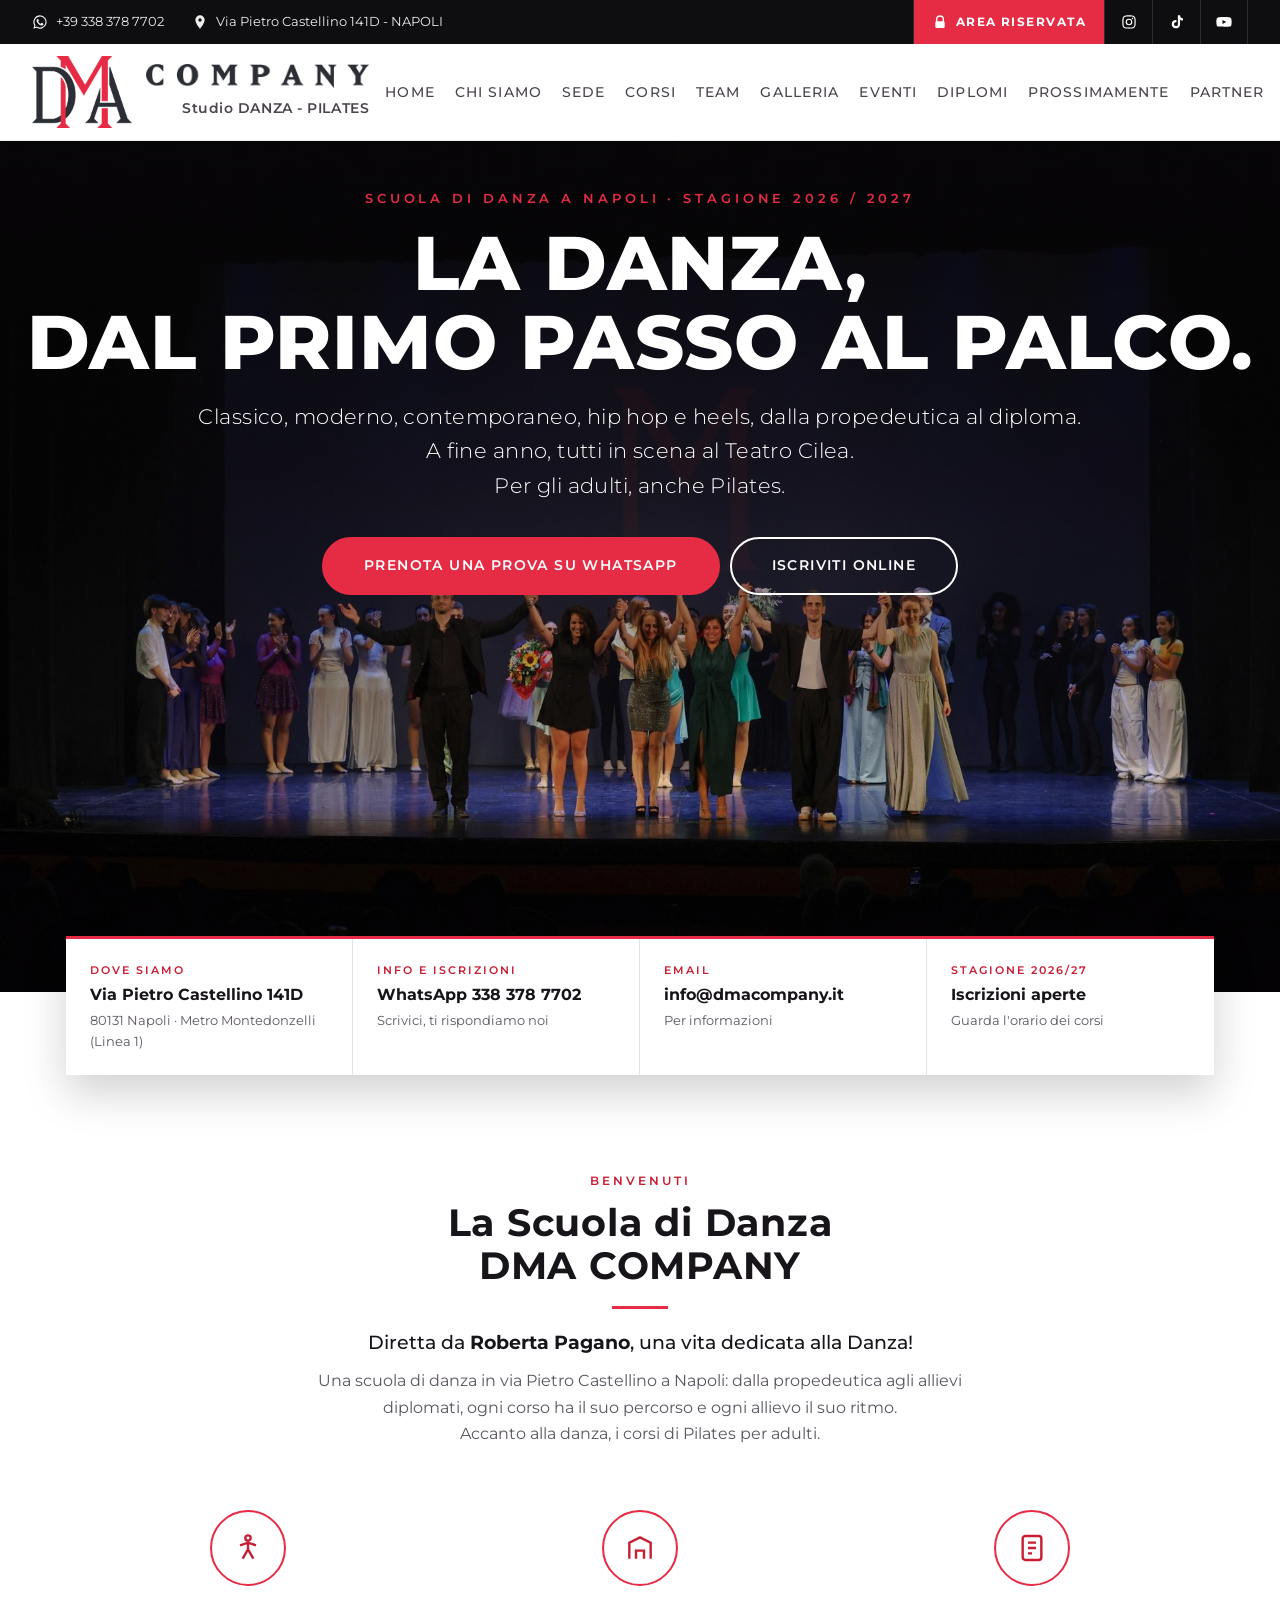
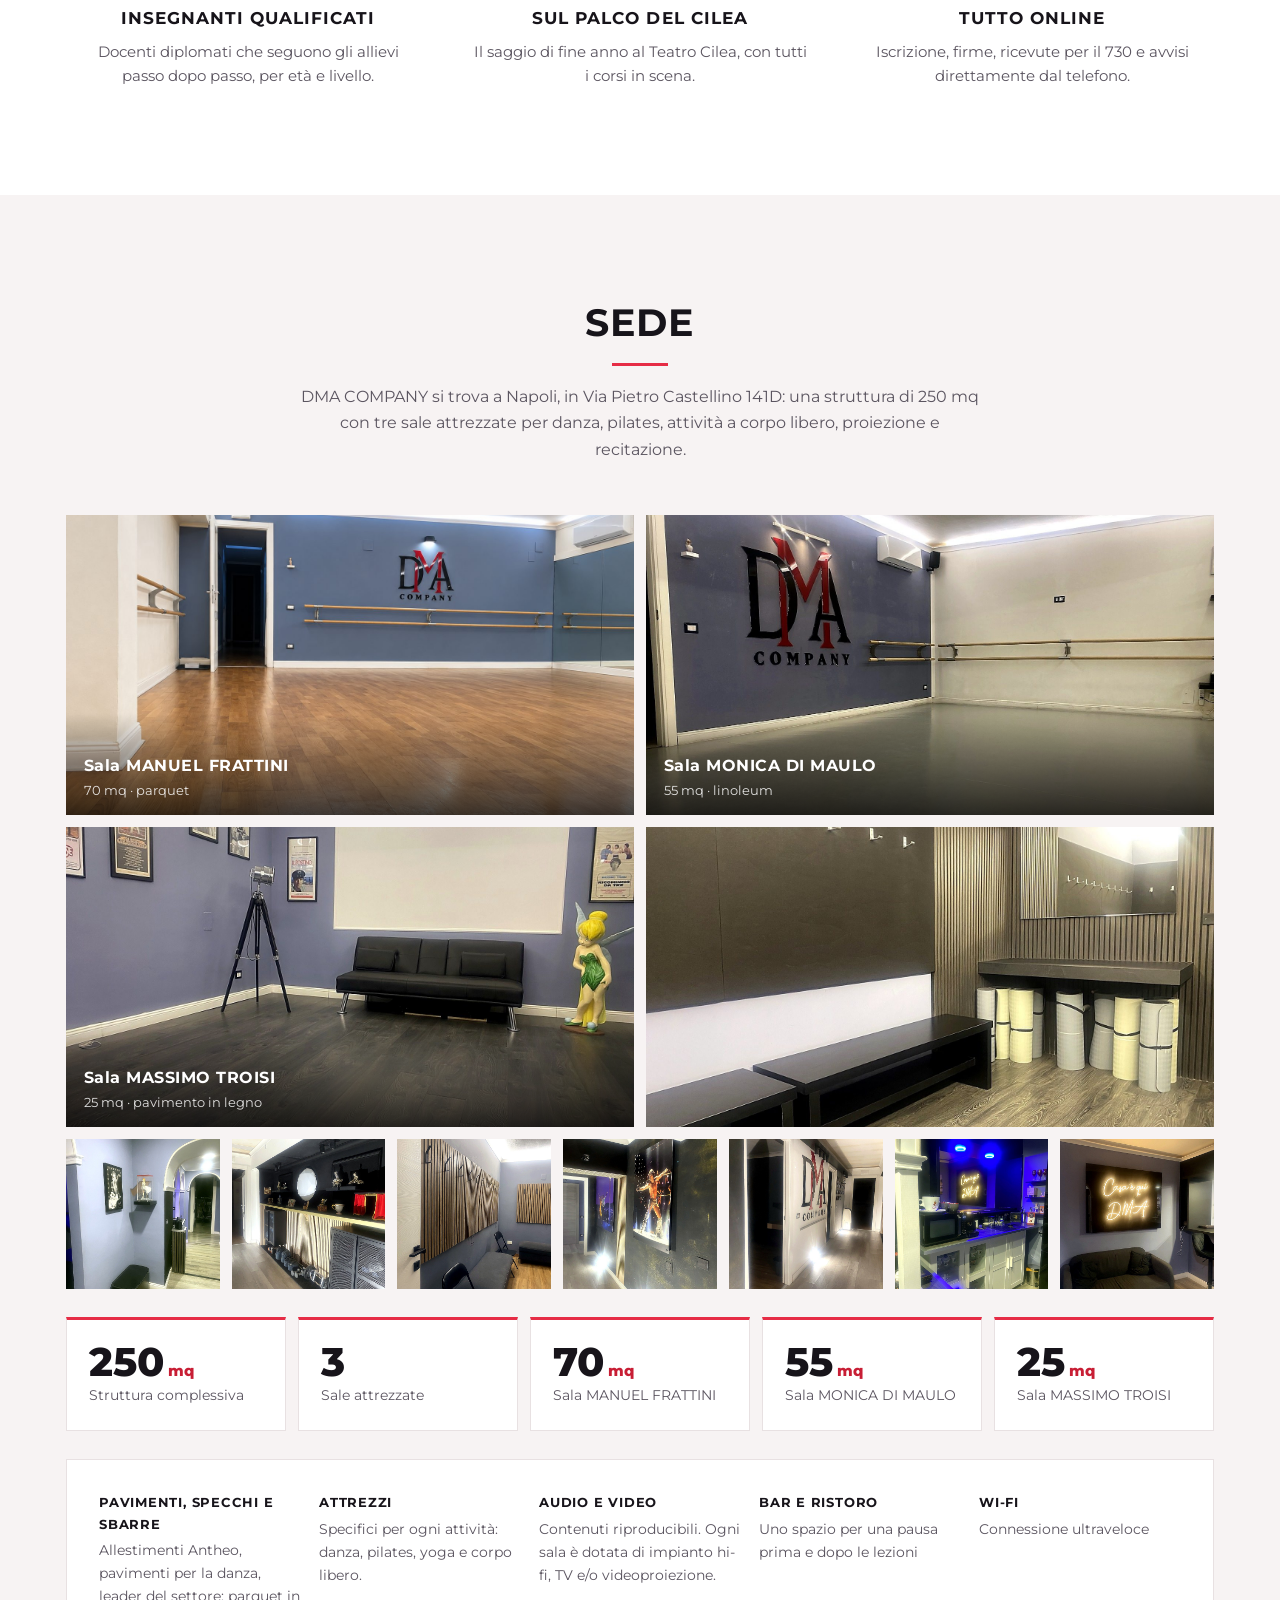
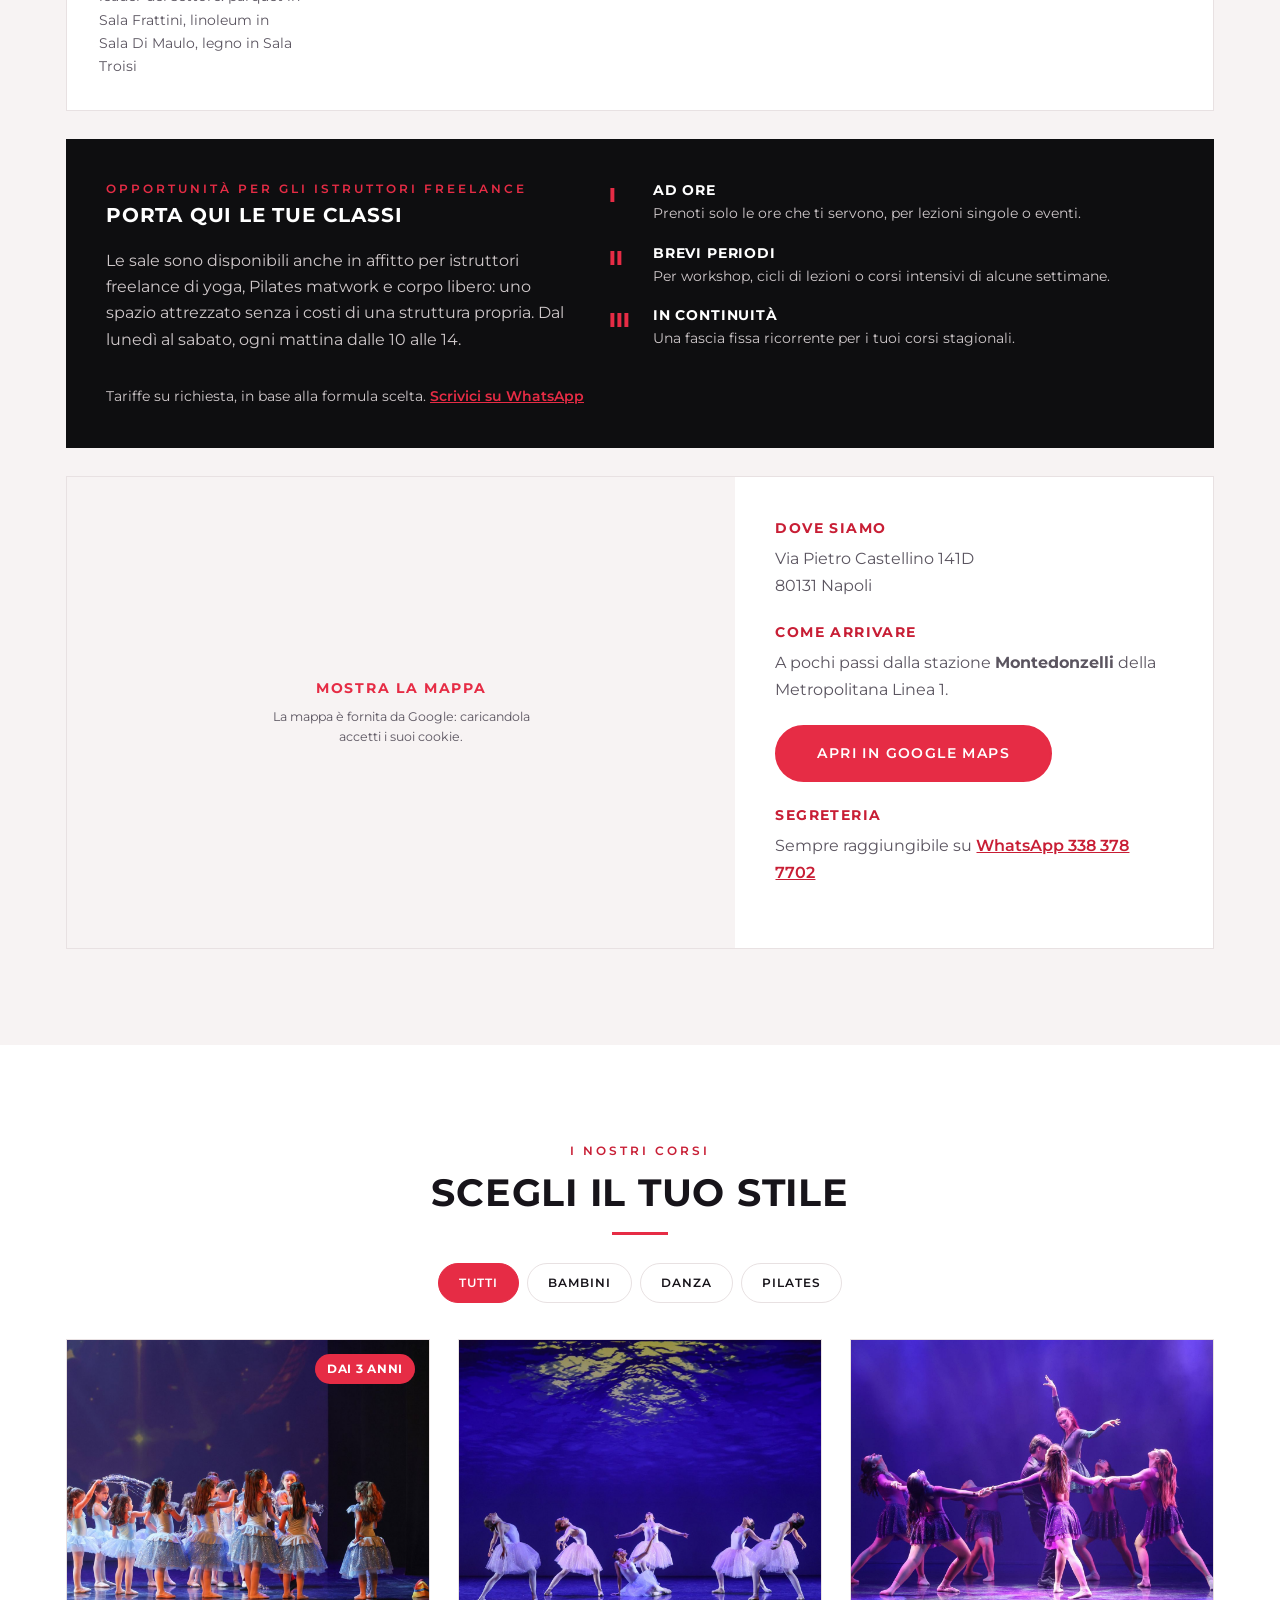
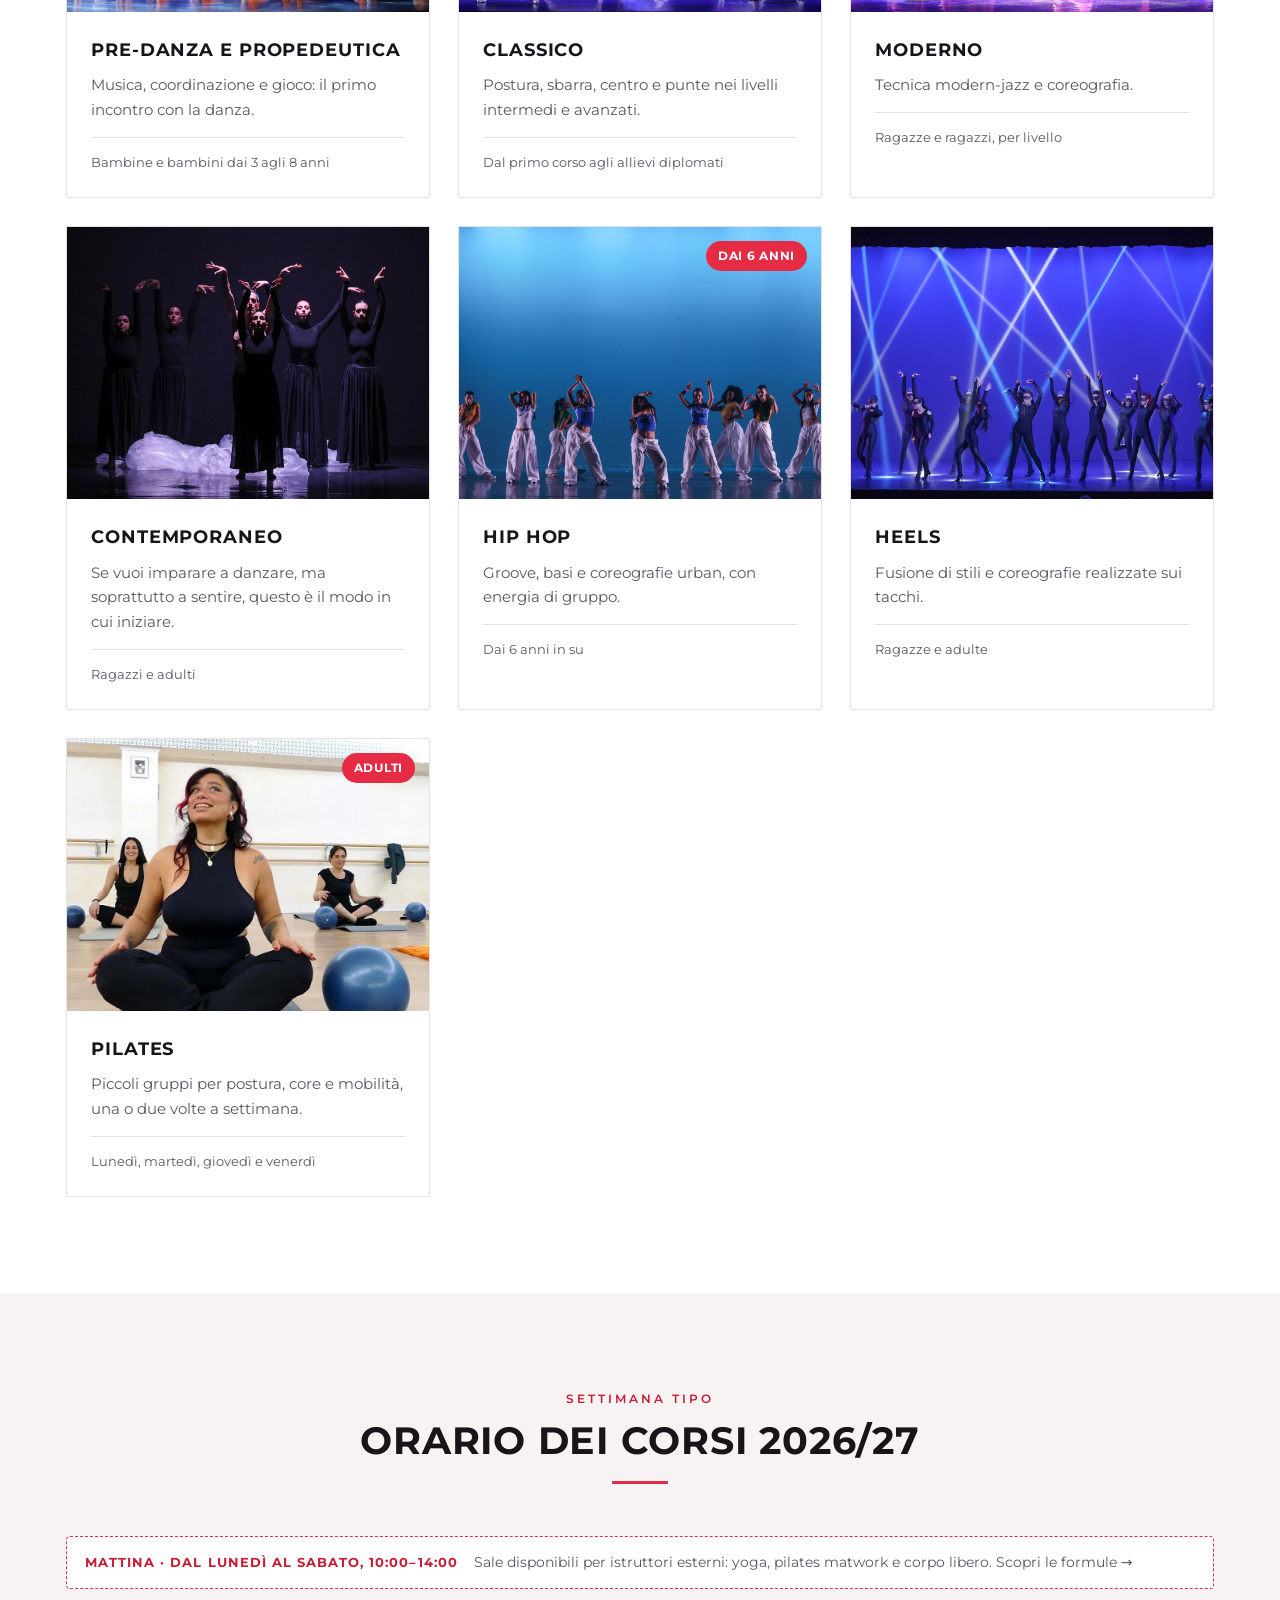
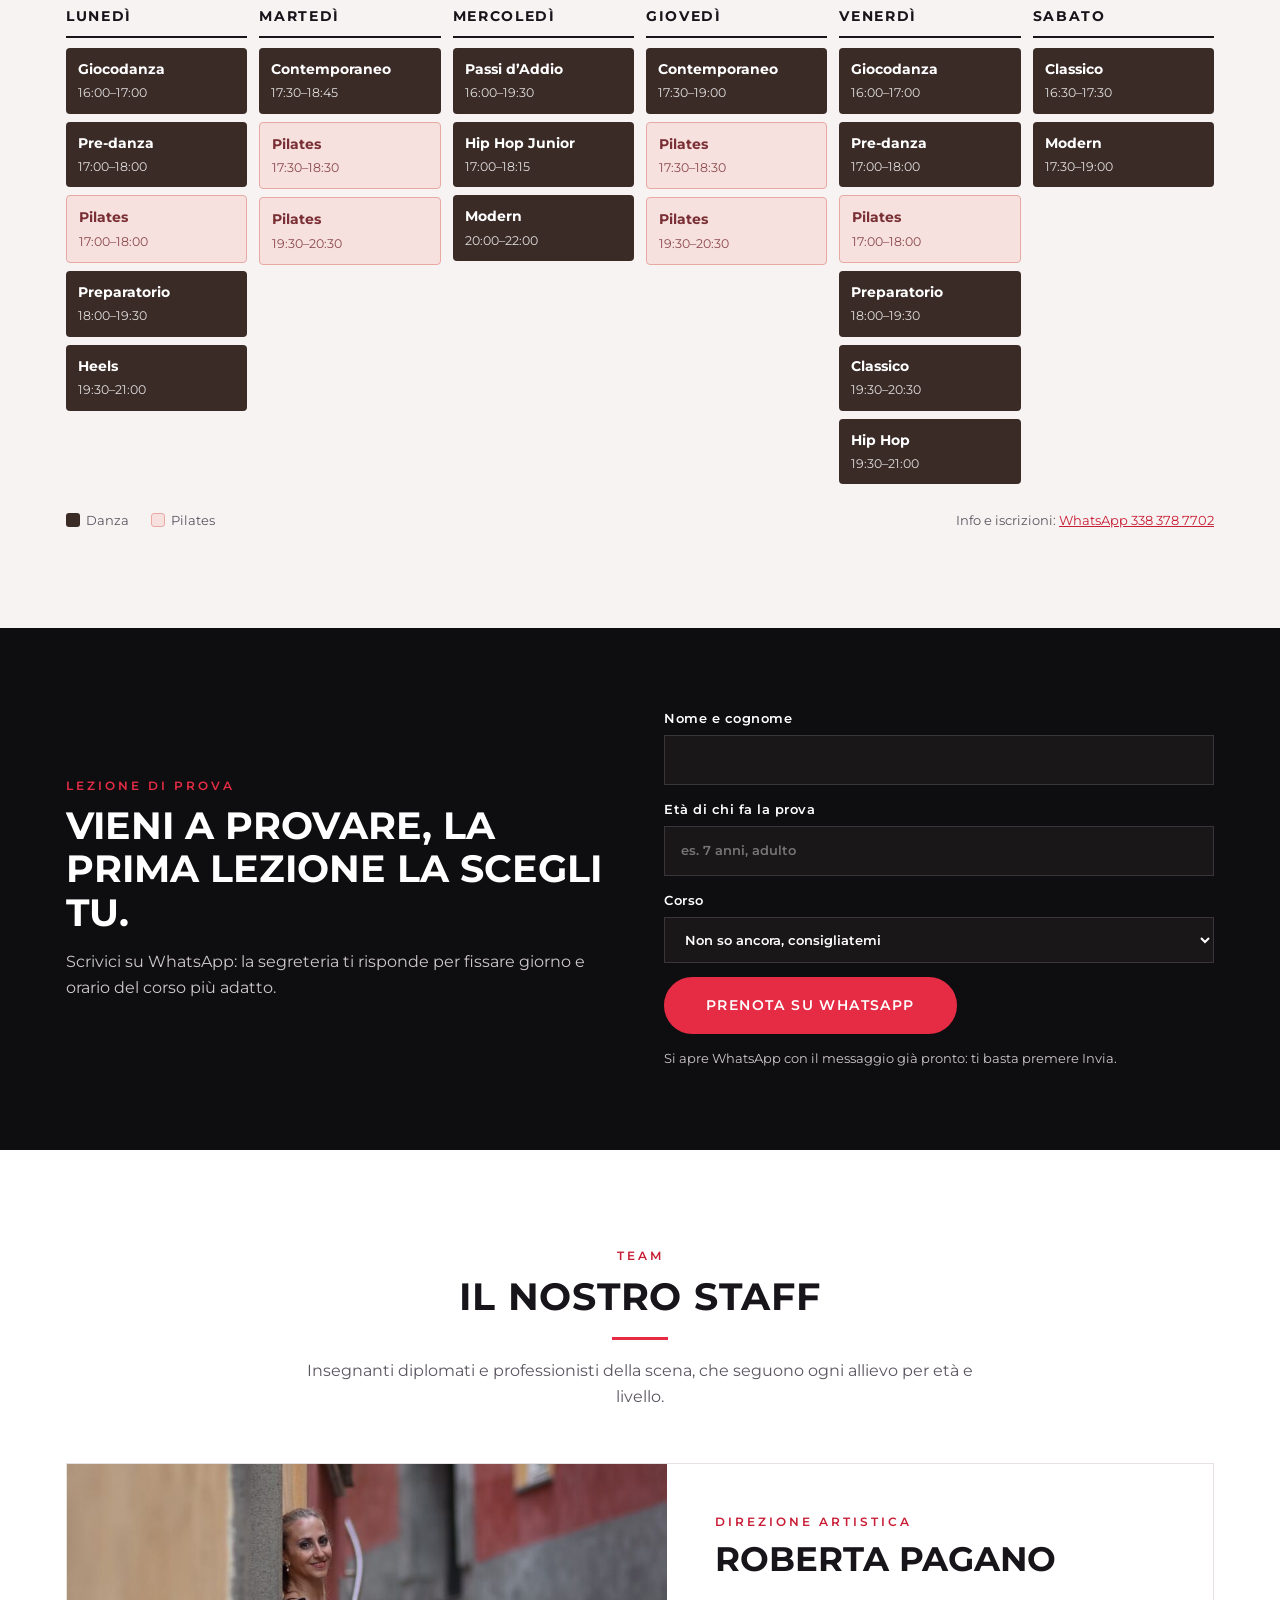
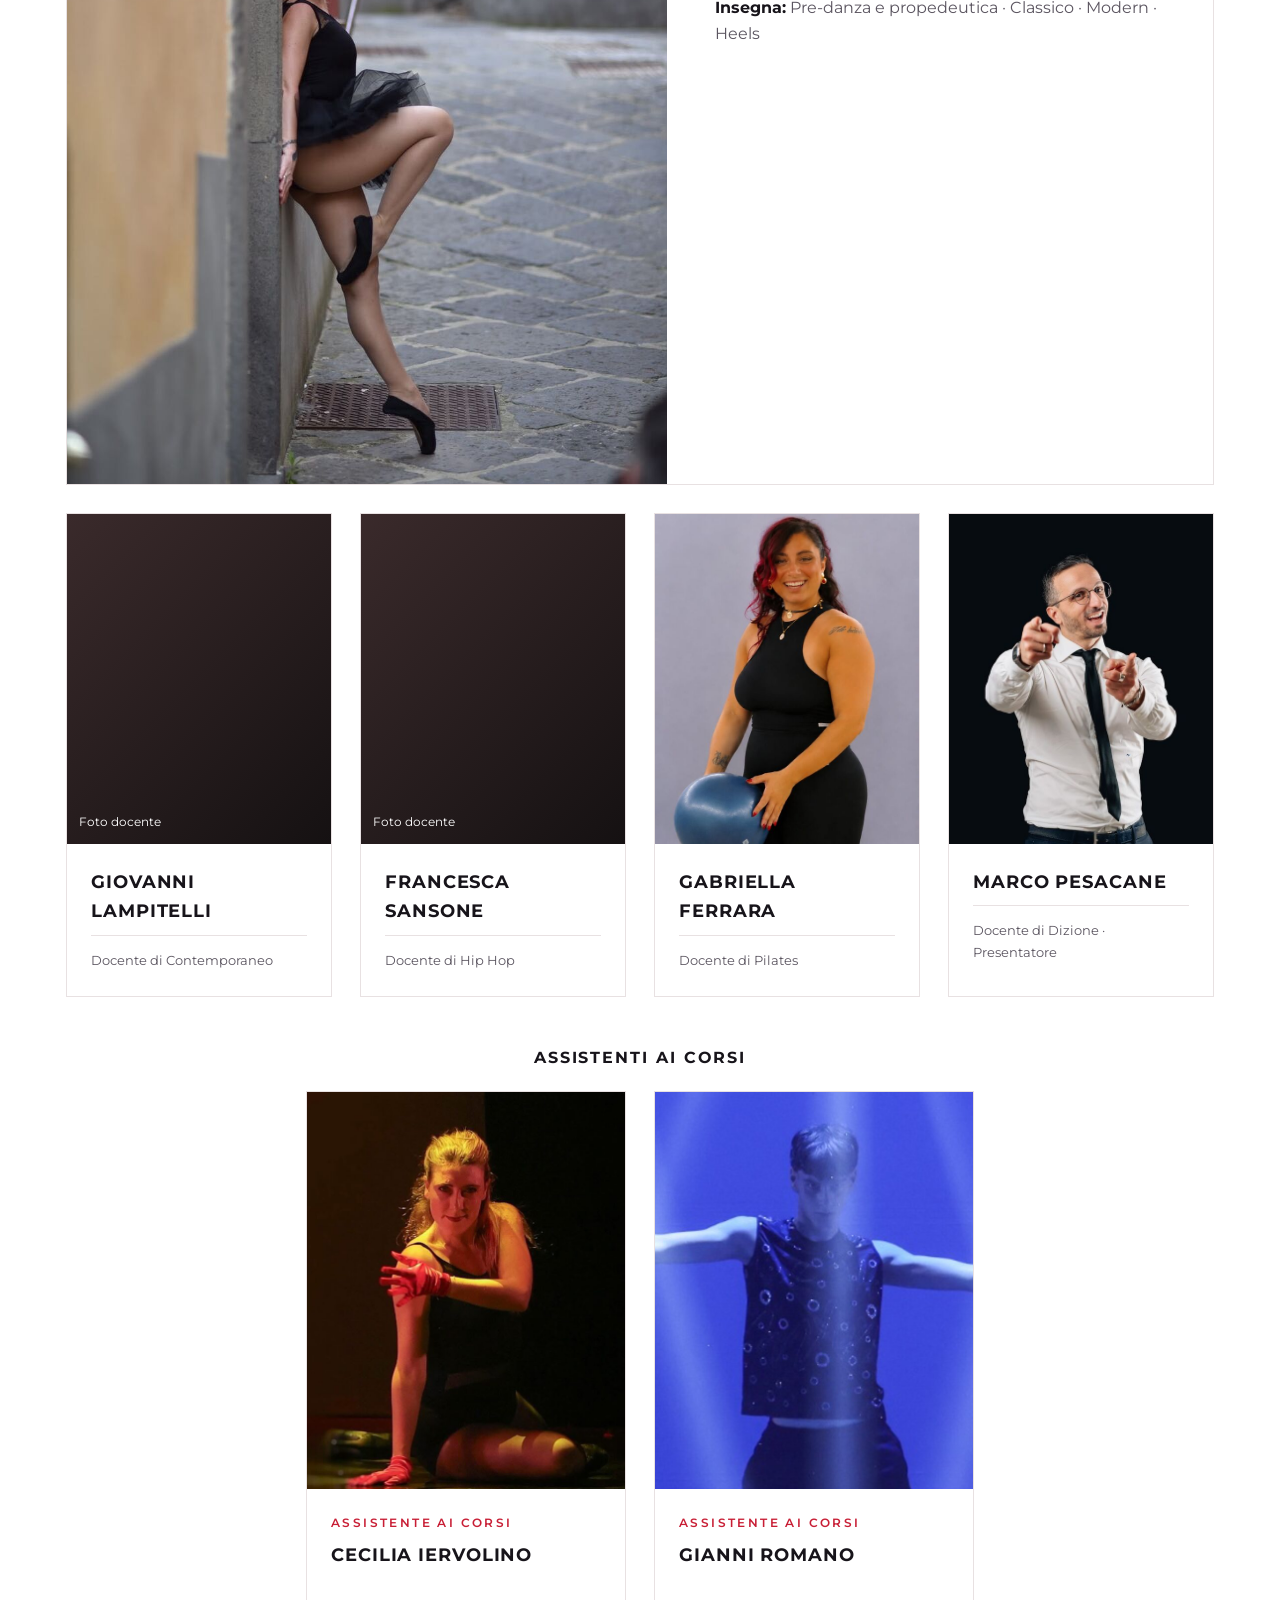
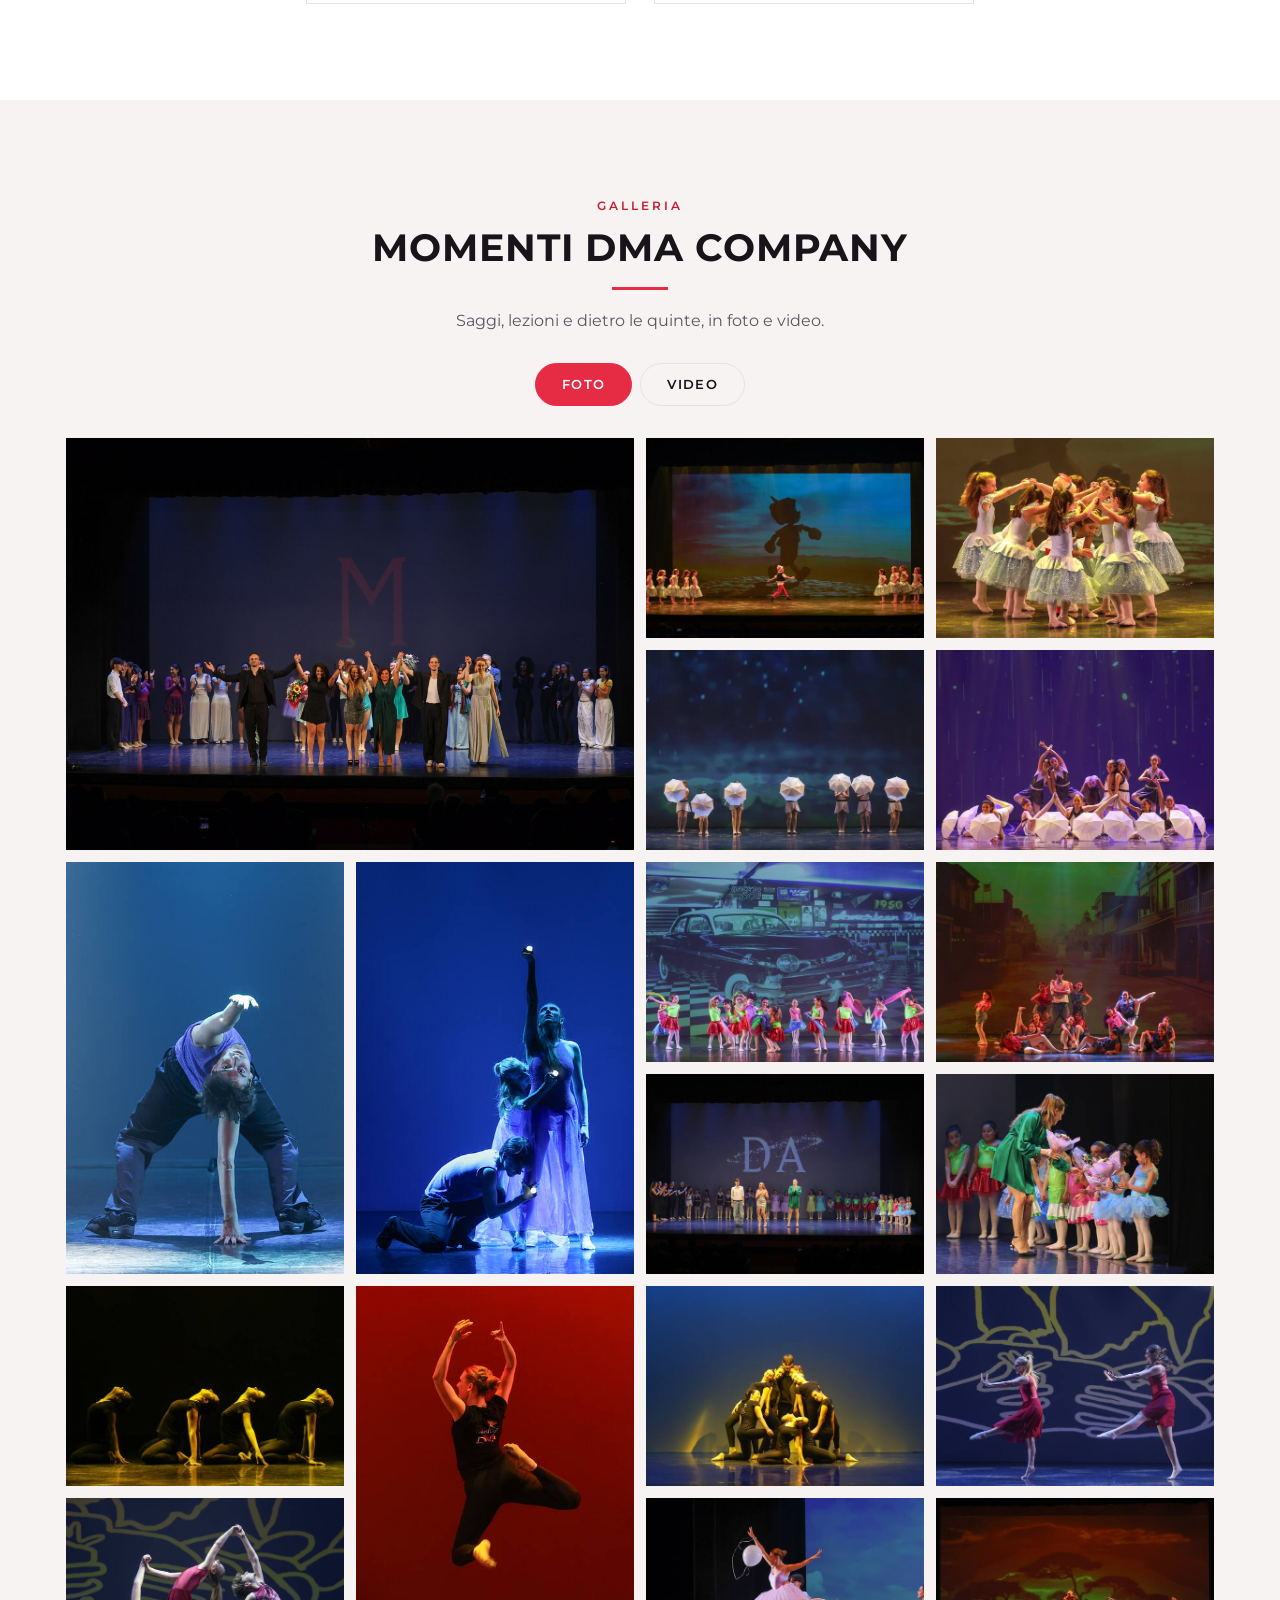
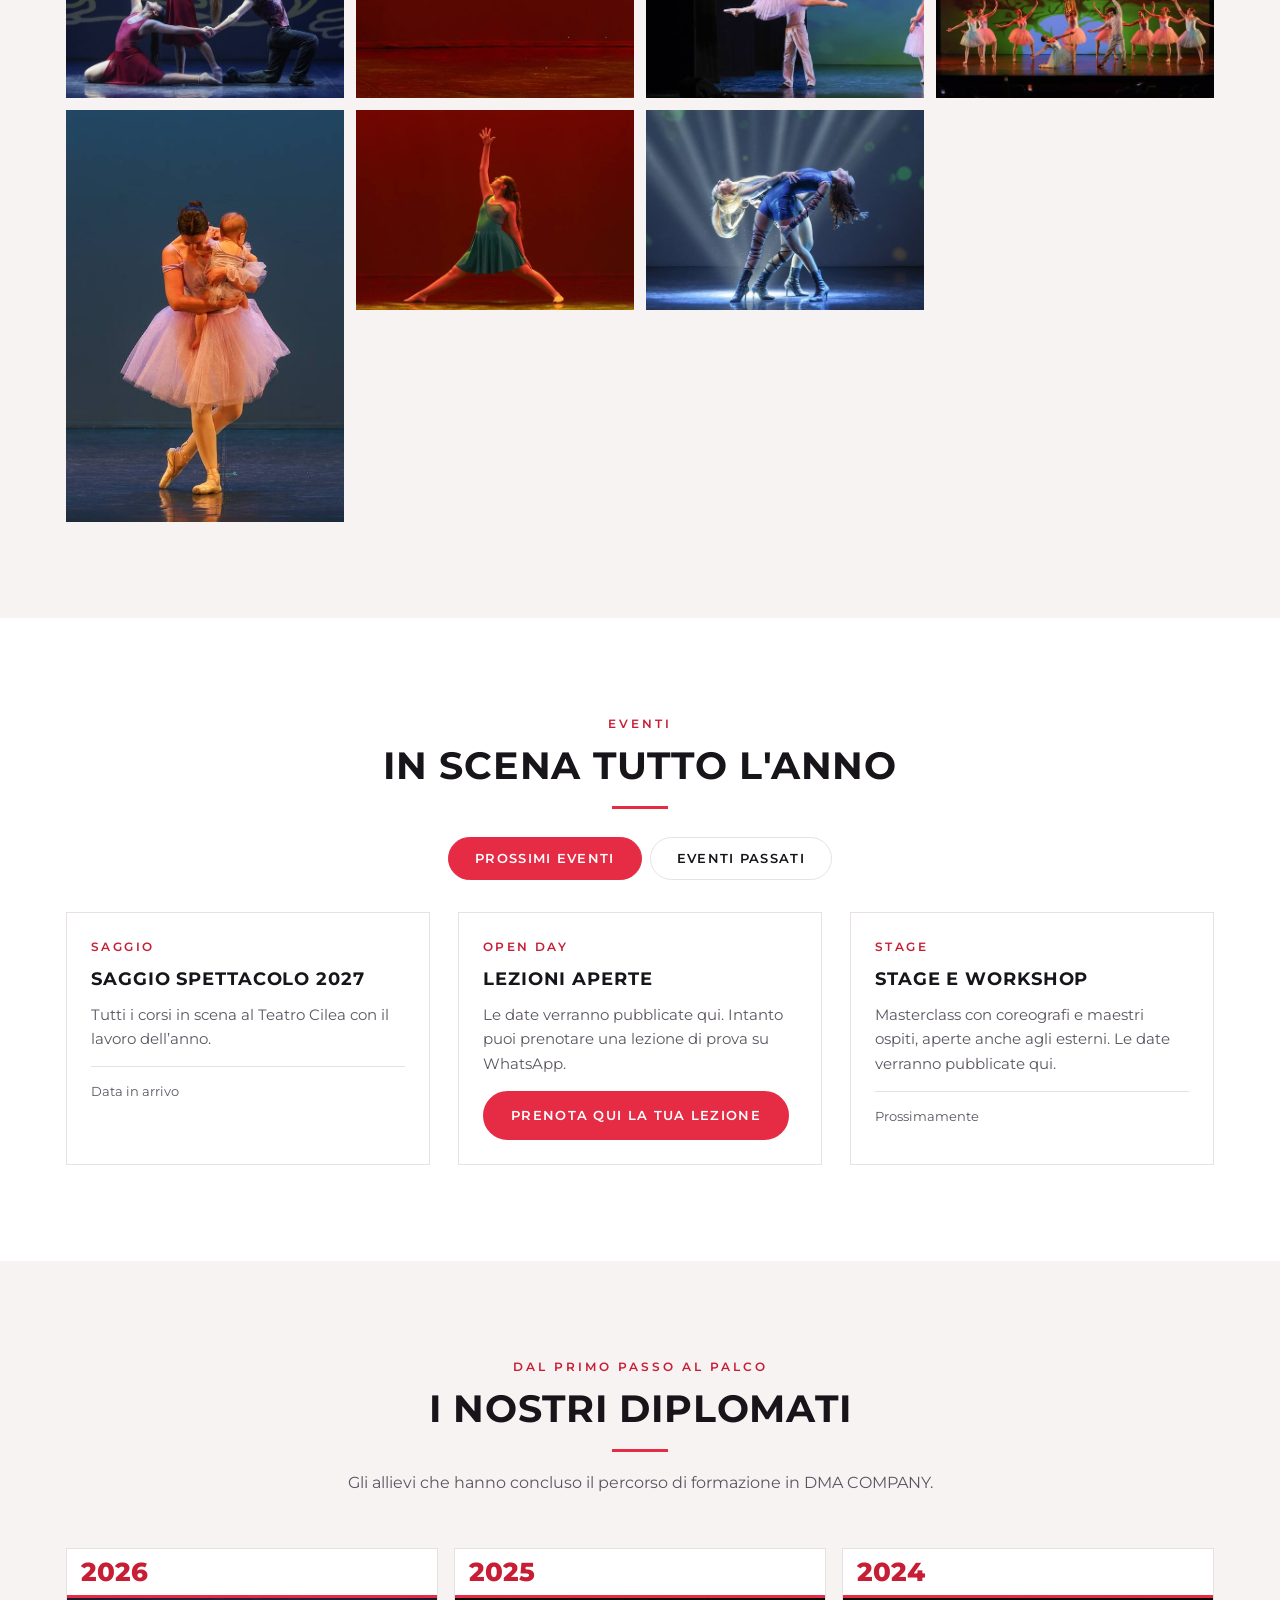
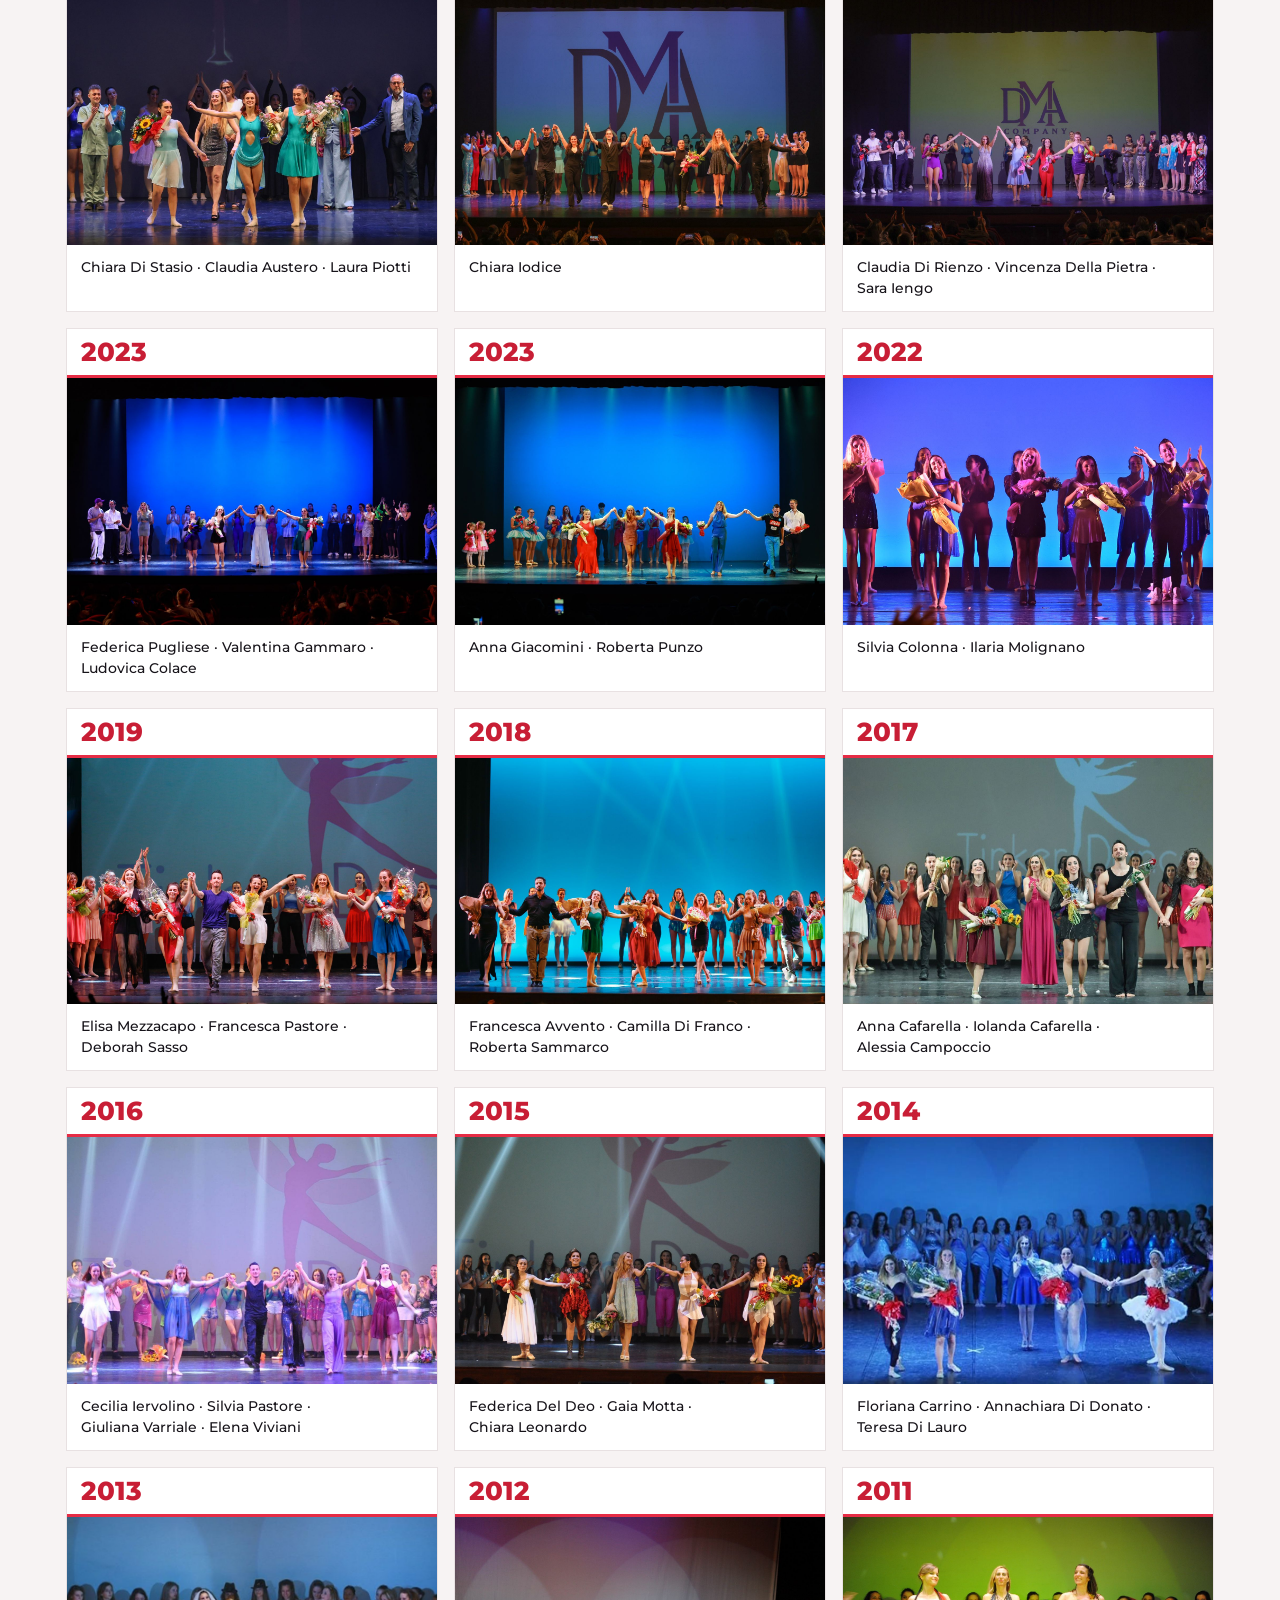
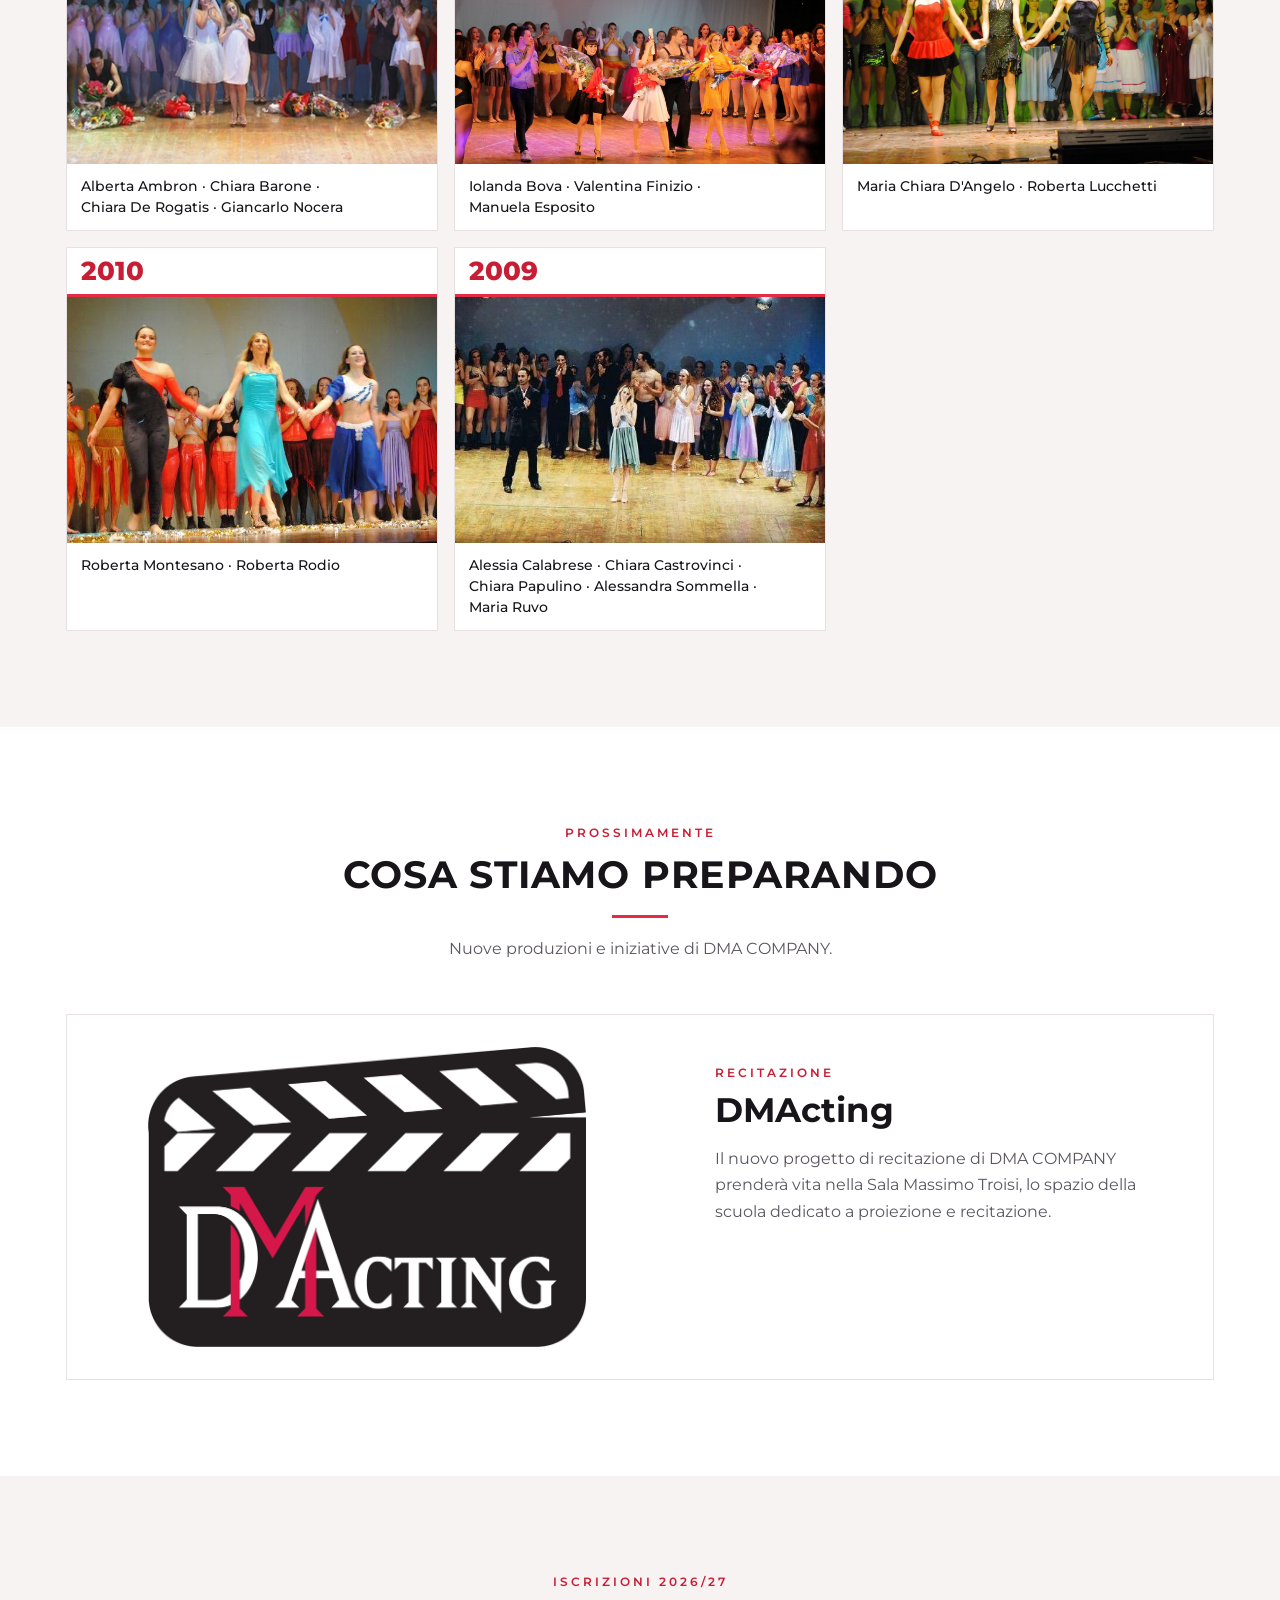
==== commit 9e3ed567: "Pagina privacy e cookie, carattere ospitato sul sito, mappa al clic, testi anteprima aggiornati Co-A" ====
--- a/anteprima/index.html
+++ b/anteprima/index.html
@@ -1,8 +1,7 @@
 <!doctype html><html lang="it"><meta charset="utf-8"><meta name="viewport" content="width=device-width,initial-scale=1">
 <meta name="robots" content="noindex,nofollow">
 <title>DMA COMPANY</title><meta name="claude:viewport-fit-sides" content="cover">
-<link rel="preconnect" href="https://fonts.googleapis.com">
-<link rel="stylesheet" href="https://fonts.googleapis.com/css2?family=Montserrat:wght@300;400;500;600;700;800&display=swap">
+<link rel="stylesheet" href="/fonts/montserrat.css">
 <style>
 :root{--ink:#17141A;--ink2:#5B5560;--bg:#FFFFFF;--bg2:#F7F3F3;--line:#E8E1E2;--rose:#E62C45;--rose-d:#C81E35;--on-rose:#FFFFFF;--bar:#0E0E10;--on-bar:#FFFFFF;--hero:#141012;--card:#FFFFFF}
 @media (prefers-color-scheme:dark){:root:not([data-theme="light"]){--ink:#F3EEEF;--ink2:#B9B0B3;--bg:#141214;--bg2:#1C191B;--line:#2E2A2C;--card:#1E1B1D;--rose-d:#FF6B7D}}
@@ -104,7 +103,7 @@
 .fam p{margin:0;font-size:14px;color:var(--ink2)}
 .partners{display:grid;grid-template-columns:repeat(3,1fr);gap:24px}.partners>div,.partners>a{text-decoration:none;color:inherit;background:var(--card);border:1px solid var(--line);padding:28px;text-align:center}.partners img,.partners span{display:flex;align-items:center;justify-content:center;height:90px;margin:0 auto 16px;max-width:100%;object-fit:contain;border-radius:4px}.partners img{background:#fff;padding:8px}.partners span{background:var(--bg2);color:var(--ink2);font-size:13px;border:1px dashed var(--line)}.partners p{margin:0;color:var(--ink2);font-size:14px}.partners b{color:var(--ink)}.partners .pname{font-size:26px;font-weight:700;color:var(--ink);border-style:solid;letter-spacing:.02em}.partners a.pcard:hover{border-color:var(--rose)}.subhead{text-align:center;text-transform:uppercase;letter-spacing:.12em;font-size:16px;margin:48px 0 20px}.grid.docenti.assist{grid-template-columns:repeat(2,minmax(0,320px));justify-content:center;margin-top:0}.grid.docenti{grid-template-columns:repeat(4,1fr);margin-top:28px}.saggio.dir .img{min-height:420px;background:linear-gradient(135deg,#3A2A2B,#151112)}.grid.docenti .img{aspect-ratio:4/5}@media (max-width:980px){.partners,.grid.docenti,.grid.docenti.assist{grid-template-columns:1fr 1fr}}@media (max-width:620px){.partners,.grid.docenti{grid-template-columns:1fr}}
 .menu a{white-space:nowrap}@media (max-width:1180px) and (min-width:761px){header.main .wrap{flex-wrap:nowrap;gap:12px}header.main .brand{gap:10px;flex-shrink:0}header.main .brand img{height:52px}header.main .brand img.word{height:17px}header.main .brand small{font-size:11px;letter-spacing:.05em}header.main .menu{display:flex!important;position:static;flex-direction:row;flex-wrap:nowrap;gap:clamp(7px,1.1vw,20px);padding:0;box-shadow:none;background:none}header.main .menu a{display:inline-block;padding:6px 0;border-bottom:2px solid transparent;font-size:clamp(9.5px,1.08vw,13px);letter-spacing:.04em}header.main .burger{display:none!important}}@media (max-width:760px){.menu{display:none;position:absolute;left:0;right:0;top:100%;background:#fff;flex-direction:column;gap:0;padding:8px 16px 16px;box-shadow:0 10px 20px rgba(0,0,0,.08)}.menu.open{display:flex}.menu a{display:block;padding:12px 0;border-bottom:1px solid #F0EAEA}.burger{display:grid;place-items:center}}
-.dove{display:grid;grid-template-columns:1.4fr 1fr;border:1px solid var(--line);background:var(--card)}.dove .map{min-height:380px;background:var(--bg2);position:relative}.dove .map::before{content:"Mappa Google: visibile sul sito online";position:absolute;inset:0;display:grid;place-items:center;color:var(--ink2);font-size:13px}.dove iframe{position:relative}.dove iframe{width:100%;height:100%;min-height:380px;border:0;display:block}.dove .info{padding:40px}.dove h3{margin:0 0 6px;text-transform:uppercase;font-size:14px;letter-spacing:.1em;color:var(--rose-d)}.dove p{margin:0 0 22px;color:var(--ink2)}@media (max-width:980px){.dove{grid-template-columns:1fr}.dove .info{padding:28px 20px}}
+.dove{display:grid;grid-template-columns:1.4fr 1fr;border:1px solid var(--line);background:var(--card)}.dove .map{min-height:380px;background:var(--bg2);position:relative}.maplo{position:absolute;inset:0;width:100%;border:0;background:var(--bg2);color:var(--ink);font:inherit;cursor:pointer;display:grid;place-content:center;gap:6px;padding:20px;text-align:center}.maplo b{font-size:14px;text-transform:uppercase;letter-spacing:.12em;color:var(--rose)}.maplo span{font-size:12.5px;color:var(--ink2);max-width:34ch}.dove .map iframe{position:absolute;inset:0;width:100%;height:100%;border:0}.dove iframe{position:relative}.dove iframe{width:100%;height:100%;min-height:380px;border:0;display:block}.dove .info{padding:40px}.dove h3{margin:0 0 6px;text-transform:uppercase;font-size:14px;letter-spacing:.1em;color:var(--rose-d)}.dove p{margin:0 0 22px;color:var(--ink2)}@media (max-width:980px){.dove{grid-template-columns:1fr}.dove .info{padding:28px 20px}}
 .gal{display:grid;grid-template-columns:repeat(4,1fr);grid-auto-rows:200px;gap:12px}.gal .g{border:0;padding:0;background:#1A1517 center/cover no-repeat;cursor:pointer;display:grid;place-items:center;color:#8E878A;font-size:13px}.gal.spazi{grid-template-columns:repeat(7,1fr);grid-auto-rows:150px;margin-top:12px}.gal .g.big{grid-column:span 2;grid-row:span 2}.gal .g.tall{grid-row:span 2}.gal .g.ph{cursor:default;background:var(--bg2);border:1px dashed var(--line)}.gal button.g:hover{filter:brightness(1.1)}.lb{position:fixed;inset:0;z-index:100;background:rgba(0,0,0,.92);display:grid;place-items:center;padding:24px}.lb[hidden]{display:none}.lb img{max-width:100%;max-height:90vh}.lb-n{position:absolute;top:50%;transform:translateY(-50%);background:rgba(0,0,0,.35);border:0;color:#fff;font-size:44px;width:52px;height:72px;cursor:pointer;line-height:1;border-radius:8px}.lb-p{left:10px}.lb-s{right:10px}.lb.one .lb-n{display:none}.lb-x{position:absolute;top:12px;right:16px;background:none;border:0;color:#fff;font-size:40px;cursor:pointer;line-height:1}@media (max-width:980px){.gal.spazi{grid-template-columns:repeat(4,1fr)}}@media (max-width:760px){.gal,.gal.spazi{grid-template-columns:1fr 1fr;grid-auto-rows:150px}}
 .sede{display:grid;grid-template-columns:1fr 1fr;grid-auto-rows:300px;gap:12px}.sede .ph{background:#2A2427}.sede figure{margin:0;position:relative;background:#222 center/cover no-repeat;overflow:hidden}.sede figcaption{position:absolute;left:0;right:0;bottom:0;padding:40px 18px 14px;background:linear-gradient(transparent,rgba(0,0,0,.75));color:#fff;display:flex;flex-direction:column}.sede figcaption b{letter-spacing:.03em;font-size:16px}.sede figcaption span{font-size:13px;opacity:.85}.nums{display:grid;grid-template-columns:repeat(5,1fr);gap:12px;margin:28px 0}.nums div{background:var(--card);border:1px solid var(--line);border-top:3px solid var(--rose);padding:22px}.nums b{display:block;font-size:40px;font-weight:800;line-height:1;color:var(--ink)}.nums small{font-size:15px;margin-left:4px;color:var(--rose-d)}.nums span{color:var(--ink2);font-size:14px}.kit{background:var(--card);border:1px solid var(--line);padding:32px;margin-bottom:28px}.kit h3,.affitto h3{margin:0 0 16px;text-transform:uppercase;font-size:20px;letter-spacing:.04em}.kit ul{list-style:none;margin:0;padding:0;display:grid;grid-template-columns:repeat(5,1fr);gap:18px}.kit li{color:var(--ink2);font-size:14px}.kit li b{display:block;color:var(--ink);text-transform:uppercase;font-size:13px;letter-spacing:.06em;margin-bottom:4px}.affitto{background:var(--bar);color:#fff;padding:40px;display:grid;grid-template-columns:1fr 1.2fr;gap:32px;margin-bottom:28px}.affitto .kick{color:var(--rose);text-transform:uppercase;letter-spacing:.25em;font-size:12px;font-weight:600}.affitto p{color:#CFC8CA;margin:0}.affitto ol{list-style:none;counter-reset:f;margin:0;padding:0;display:grid;gap:14px}.affitto li{counter-increment:f;color:#CFC8CA;font-size:14px;padding-left:44px;position:relative}.affitto li::before{content:counter(f,upper-roman);position:absolute;left:0;top:0;color:var(--rose);font-weight:800;font-size:20px}.affitto li b{display:block;color:#fff;text-transform:uppercase;font-size:14px;letter-spacing:.06em}.affitto .note{grid-column:1/-1;font-size:14px}.affitto .note a{color:var(--rose);font-weight:600}@media (max-width:980px){.sede{grid-auto-rows:220px}.nums{grid-template-columns:1fr 1fr}.kit ul{grid-template-columns:1fr 1fr}.affitto{grid-template-columns:1fr;padding:28px 20px}}@media (max-width:620px){.sede{grid-template-columns:1fr}.kit ul{grid-template-columns:1fr}}
 .week{display:grid;grid-template-columns:repeat(6,1fr);gap:12px}.day h3{margin:0 0 10px;padding-bottom:8px;border-bottom:2px solid var(--ink);text-transform:uppercase;font-size:14px;letter-spacing:.12em}.slot{padding:10px 12px;margin-bottom:8px;border-radius:4px;display:flex;flex-direction:column;gap:2px}.slot b{font-size:14px}.slot span{font-size:12.5px;opacity:.85}.slot.d{background:#3A2B27;color:#fff}.slot.p{background:#F6E1DE;color:#7A2F35;border:1px solid #E8A9A3}.slot.x{background:transparent;color:var(--rose-d);border:1px dashed var(--rose)}.morning{display:flex;flex-wrap:wrap;gap:4px 16px;align-items:baseline;padding:14px 18px;margin-bottom:16px;border:1px dashed var(--rose);border-radius:4px;color:var(--ink);text-decoration:none;background:var(--card)}.morning b{text-transform:uppercase;font-size:13px;letter-spacing:.08em;color:var(--rose-d)}.morning span{font-size:14px;color:var(--ink2)}.morning:hover{border-style:solid}.legend{display:flex;flex-wrap:wrap;gap:10px 22px;margin-top:18px;font-size:13px;color:var(--ink2);align-items:center}.legend i{display:inline-block;width:14px;height:14px;border-radius:3px;margin-right:6px;vertical-align:-2px}.legend i.d{background:#3A2B27}.legend i.p{background:#F6E1DE;border:1px solid #E8A9A3}.legend i.x{border:1px dashed var(--rose)}.legend .wa{margin-left:auto}@media (max-width:980px){.week{grid-template-columns:repeat(3,1fr)}}@media (max-width:620px){.week{grid-template-columns:1fr 1fr}.legend .wa{margin-left:0}}
@@ -206,7 +205,7 @@
   <p class="note">Tariffe su richiesta, in base alla formula scelta. <a href="https://wa.me/393383787702">Scrivici su WhatsApp</a></p>
  </div>
  <div class="dove">
-  <div class="map"><iframe title="Mappa DMA COMPANY" loading="lazy" referrerpolicy="no-referrer-when-downgrade" src="https://www.google.com/maps?q=Via+Pietro+Castellino+141D,+80131+Napoli&amp;output=embed"></iframe></div>
+  <div class="map"><button type="button" class="maplo" data-src="https://www.google.com/maps?q=Via+Pietro+Castellino+141D,+80131+Napoli&amp;output=embed"><b>Mostra la mappa</b><span>La mappa è fornita da Google: caricandola accetti i suoi cookie.</span></button></div>
   <div class="info">
    <h3>Dove siamo</h3>
    <p>Via Pietro Castellino 141D<br>80131 Napoli</p>
@@ -268,8 +267,8 @@
  <div class="gal" data-pane="foto"><button class="g big" data-src="hero.jpg" style="background-image:url(hero.jpg)" aria-label="Saggio 2026 al Teatro Cilea, inchino finale"></button><button class="g" data-src="saggio26/s01.jpg" style="background-image:url(saggio26/t01.jpg)" aria-label="Saggio spettacolo 2026, foto 1"></button><button class="g" data-src="saggio26/s02.jpg" style="background-image:url(saggio26/t02.jpg)" aria-label="Saggio spettacolo 2026, foto 2"></button><button class="g" data-src="saggio26/s03.jpg" style="background-image:url(saggio26/t03.jpg)" aria-label="Saggio spettacolo 2026, foto 3"></button><button class="g" data-src="saggio26/s04.jpg" style="background-image:url(saggio26/t04.jpg)" aria-label="Saggio spettacolo 2026, foto 4"></button><button class="g tall" data-src="saggio26/s05.jpg" style="background-image:url(saggio26/t05.jpg)" aria-label="Saggio spettacolo 2026, foto 5"></button><button class="g tall" data-src="saggio26/s06.jpg" style="background-image:url(saggio26/t06.jpg)" aria-label="Saggio spettacolo 2026, foto 6"></button><button class="g" data-src="saggio26/s07.jpg" style="background-image:url(saggio26/t07.jpg)" aria-label="Saggio spettacolo 2026, foto 7"></button><button class="g" data-src="saggio26/s08.jpg" style="background-image:url(saggio26/t08.jpg)" aria-label="Saggio spettacolo 2026, foto 8"></button><button class="g" data-src="saggio26/s09.jpg" style="background-image:url(saggio26/t09.jpg)" aria-label="Saggio spettacolo 2026, foto 9"></button><button class="g" data-src="saggio26/s10.jpg" style="background-image:url(saggio26/t10.jpg)" aria-label="Saggio spettacolo 2026, foto 10"></button><button class="g" data-src="saggio26/s11.jpg" style="background-image:url(saggio26/t11.jpg)" aria-label="Saggio spettacolo 2026, foto 11"></button><button class="g tall" data-src="saggio26/s12.jpg" style="background-image:url(saggio26/t12.jpg)" aria-label="Saggio spettacolo 2026, foto 12"></button><button class="g" data-src="saggio26/s13.jpg" style="background-image:url(saggio26/t13.jpg)" aria-label="Saggio spettacolo 2026, foto 13"></button><button class="g" data-src="saggio26/s14.jpg" style="background-image:url(saggio26/t14.jpg)" aria-label="Saggio spettacolo 2026, foto 14"></button><button class="g" data-src="saggio26/s15.jpg" style="background-image:url(saggio26/t15.jpg)" aria-label="Saggio spettacolo 2026, foto 15"></button><button class="g" data-src="saggio26/s16.jpg" style="background-image:url(saggio26/t16.jpg)" aria-label="Saggio spettacolo 2026, foto 16"></button><button class="g" data-src="saggio26/s17.jpg" style="background-image:url(saggio26/t17.jpg)" aria-label="Saggio spettacolo 2026, foto 17"></button><button class="g tall" data-src="saggio26/s18.jpg" style="background-image:url(saggio26/t18.jpg)" aria-label="Saggio spettacolo 2026, foto 18"></button><button class="g" data-src="saggio26/s19.jpg" style="background-image:url(saggio26/t19.jpg)" aria-label="Saggio spettacolo 2026, foto 19"></button><button class="g" data-src="saggio26/s20.jpg" style="background-image:url(saggio26/t20.jpg)" aria-label="Saggio spettacolo 2026, foto 20"></button></div></div>
 
  <div class="videos" data-pane="video" hidden>
-  <figure><a class="ytl" href="https://youtu.be/eZ1kc4SkGZU" target="_blank" rel="noopener" data-v="eZ1kc4SkGZU" aria-label="Guarda il trailer"><img src="https://i.ytimg.com/vi/eZ1kc4SkGZU/hqdefault.jpg" alt="" loading="lazy" onerror="this.remove()"><span class="play"></span></a><figcaption><b>Saggio spettacolo 2026 · Trailer</b><span>Corsi di avvio alla danza e preparatorio · <a href="https://youtu.be/eZ1kc4SkGZU" target="_blank" rel="noopener">Guarda su YouTube</a></span></figcaption></figure>
-  <figure><a class="ytl" href="https://youtu.be/NUs4RESrCWE" target="_blank" rel="noopener" data-v="NUs4RESrCWE" aria-label="Guarda il trailer"><img src="https://i.ytimg.com/vi/NUs4RESrCWE/hqdefault.jpg" alt="" loading="lazy" onerror="this.remove()"><span class="play"></span></a><figcaption><b>Saggio spettacolo 2026 · Trailer</b><span>Corsi intermedio e avanzato · <a href="https://youtu.be/NUs4RESrCWE" target="_blank" rel="noopener">Guarda su YouTube</a></span></figcaption></figure>
+  <figure><a class="ytl" href="https://youtu.be/eZ1kc4SkGZU" target="_blank" rel="noopener" data-v="eZ1kc4SkGZU" aria-label="Guarda il trailer"><img src="saggio26/s03.jpg" alt="" loading="lazy" onerror="this.remove()"><span class="play"></span></a><figcaption><b>Saggio spettacolo 2026 · Trailer</b><span>Corsi di avvio alla danza e preparatorio · <a href="https://youtu.be/eZ1kc4SkGZU" target="_blank" rel="noopener">Guarda su YouTube</a></span></figcaption></figure>
+  <figure><a class="ytl" href="https://youtu.be/NUs4RESrCWE" target="_blank" rel="noopener" data-v="NUs4RESrCWE" aria-label="Guarda il trailer"><img src="saggio26/s12.jpg" alt="" loading="lazy" onerror="this.remove()"><span class="play"></span></a><figcaption><b>Saggio spettacolo 2026 · Trailer</b><span>Corsi intermedio e avanzato · <a href="https://youtu.be/NUs4RESrCWE" target="_blank" rel="noopener">Guarda su YouTube</a></span></figcaption></figure>
  </div>
 </div></section>
 
@@ -277,12 +276,12 @@
  <div class="head"><div class="kick">Eventi</div><h2>In scena tutto l'anno</h2></div>
  <div class="gtabs etabs" role="tablist"><button class="gtab" role="tab" aria-selected="true" data-e="futuri">Prossimi eventi</button><button class="gtab" role="tab" aria-selected="false" data-e="passati">Eventi passati</button></div>
  <div data-epane="futuri">
-  <div class="grid"><article><div class="txt"><div class="ek">Saggio</div><h3>Saggio spettacolo 2027</h3><p>Tutti i corsi in scena al Teatro Cilea con il lavoro dell’anno.</p><small>8 giugno 2027 · Teatro Cilea</small></div></article><article><div class="txt"><div class="ek">Open day</div><h3>Lezioni aperte</h3><p>Prove gratuite per scoprire i corsi della nuova stagione.</p><a class="btn" href="https://wa.me/393383787702?text=Ciao%20DMA%20COMPANY%21%20Vorrei%20prenotare%20una%20lezione%20di%20prova." target="_blank" rel="noopener" style="padding:12px 26px;font-size:13px">Prenota qui la tua lezione</a></div></article><article><div class="txt"><div class="ek">Stage</div><h3>Stage e workshop</h3><p>Masterclass con coreografi e maestri ospiti, aperte anche agli esterni.</p><small>Prossimamente</small></div></article></div>
+  <div class="grid"><article><div class="txt"><div class="ek">Saggio</div><h3>Saggio spettacolo 2027</h3><p>Tutti i corsi in scena al Teatro Cilea con il lavoro dell’anno.</p><small>Data in arrivo</small></div></article><article><div class="txt"><div class="ek">Open day</div><h3>Lezioni aperte</h3><p>Le date verranno pubblicate qui. Intanto puoi prenotare una lezione di prova su WhatsApp.</p><a class="btn" href="https://wa.me/393383787702?text=Ciao%20DMA%20COMPANY%21%20Vorrei%20prenotare%20una%20lezione%20di%20prova." target="_blank" rel="noopener" style="padding:12px 26px;font-size:13px">Prenota qui la tua lezione</a></div></article><article><div class="txt"><div class="ek">Stage</div><h3>Stage e workshop</h3><p>Masterclass con coreografi e maestri ospiti, aperte anche agli esterni. Le date verranno pubblicate qui.</p><small>Prossimamente</small></div></article></div>
  </div>
  <div data-epane="passati" hidden>
   <div class="saggio"><div class="img" style="background:#0D0A0B url(hero.jpg) center/cover no-repeat"></div>
   <div class="txt"><div class="kick">Teatro Cilea · 2026</div><h2>Saggio spettacolo 2026</h2><p>Tutti i corsi DMA COMPANY sul palco del Teatro Cilea: dai corsi di avvio alla danza e preparatorio fino ai corsi intermedio e avanzato.</p><p style="display:flex;gap:10px;flex-wrap:wrap"><a class="btn" href="#gallery" data-goto="foto">Guarda le foto</a><a class="btn" href="#gallery" data-goto="video">Guarda i trailer</a></p></div></div>
-  <div class="saggio" style="margin-top:28px"><a class="ytl" href="https://youtu.be/GzwSQ2XLAwg" target="_blank" rel="noopener" data-v="GzwSQ2XLAwg" aria-label="Guarda il video della Special Masterclass con Elena D'Amario" style="aspect-ratio:auto;min-height:320px"><img src="https://i.ytimg.com/vi/GzwSQ2XLAwg/hqdefault.jpg" alt="" loading="lazy" onerror="this.remove()"><span class="play"></span></a>
+  <div class="saggio" style="margin-top:28px"><a class="ytl" href="https://youtu.be/GzwSQ2XLAwg" target="_blank" rel="noopener" data-v="GzwSQ2XLAwg" aria-label="Guarda il video della Special Masterclass con Elena D'Amario" style="aspect-ratio:auto;min-height:320px"><img src="spazi-1.jpg" alt="" loading="lazy" onerror="this.remove()"><span class="play"></span></a>
   <div class="txt"><div class="kick">Masterclass · novembre 2019</div><h2>Special Masterclass con Elena D'Amario</h2><p>Una giornata di lezione speciale in DMA COMPANY con la danzatrice Elena D'Amario.</p><p><a class="btn" href="https://youtu.be/GzwSQ2XLAwg" target="_blank" rel="noopener">Guarda il video</a></p></div></div>
  </div>
 </div></section>
@@ -305,12 +304,12 @@
  <div class="head"><div class="kick">Iscrizioni 2026/27</div><h2>Iscriversi è tutto online</h2></div>
  <div class="steps">
   <div><b>01</b><h3>Compila la domanda</h3><p>Dati del socio e, per i minori, del genitore. Chi era iscritto la trova già compilata.</p></div>
-  <div><b>02</b><h3>Firma dal telefono</h3><p>Domanda, informativa privacy e consensi si firmano online.</p></div>
+  <div><b>02</b><h3>Firma dal telefono</h3><p>Domanda, <a href="/privacy/">informativa privacy</a> e consensi si firmano online.</p></div>
   <div><b>03</b><h3>Versa la quota</h3><p>Quota associativa e corso, con bonifico o in segreteria. Ricevuta via email o WhatsApp, valida per la detrazione del 19% se pagata con mezzo tracciabile.</p></div>
-  <div><b>04</b><h3>Il certificato</h3><p>Carica il certificato medico non agonistico: ti avvisiamo prima che scada.</p></div>
+  <div><b>04</b><h3>Il certificato</h3><p>Carica il certificato medico non agonistico dall'area riservata.</p></div>
  </div>
  <div class="center"><a class="btn dark" href="#">Inizia l'iscrizione</a></div>
- <div class="head" style="margin:88px auto 32px"><div class="kick">Area famiglie</div><h2>Tutto in un posto solo</h2><p>Accesso riservato con email o cellulare.</p></div>
+ <div class="head" style="margin:88px auto 32px"><div class="kick">Area famiglie</div><h2>Tutto in un posto solo</h2><p>Accesso con il tuo link personale o con un codice via email.</p></div>
  <div class="fam"><div><h3>Ricevute</h3><p>Tutte le ricevute della stagione in PDF, pronte per il 730.</p></div><div><h3>Scadenze</h3><p>Certificato medico, tessera ACSI e quote del mese.</p></div><div><h3>Documenti</h3><p>Domanda, consensi e liberatorie da firmare.</p></div><div><h3>Avvisi</h3><p>Calendario, chiusure e prove del saggio.</p></div></div>
 </div></section>
 
@@ -327,7 +326,7 @@
  <div class="cols">
   <div><span class="logo"><img src="[data-uri]" alt="Logo DMA COMPANY"></span><p>DMA COMPANY · Scuola di danza a Napoli, con corsi di Pilates per adulti.</p></div>
   <div><h4>Contatti</h4><p>Via Pietro Castellino 141D<br>80131 Napoli</p><p><a href="mailto:info@dmacompany.it">info@dmacompany.it</a></p></div>
-  <div><h4>Informazioni</h4><p><a href="#">Informativa privacy</a></p><p><a href="#">Cookie policy</a></p><p><a href="#">Statuto e regolamento</a></p><p><a href="#">Area famiglie</a></p></div>
+  <div><h4>Informazioni</h4><p><a href="/privacy/">Informativa privacy</a></p><p><a href="/privacy/#cookie">Cookie policy</a></p><p><a href="#">Statuto e regolamento</a></p><p><a href="#">Area famiglie</a></p></div>
  </div>
  <div class="legal">DMA COMPANY S.r.l. · Via Pietro Castellino 141D, 80131 Napoli · C.F. e P.IVA 09683861216</div>
 </div></footer>
@@ -342,6 +341,7 @@
  mn.querySelectorAll('a').forEach(function(a){a.addEventListener('click',function(){mn.classList.remove('open');bt.setAttribute('aria-expanded','false')})});
  document.querySelectorAll('.js-form').forEach(function(f){f.addEventListener('submit',function(e){e.preventDefault();if(f.classList.contains('wa-form')){var t='Ciao DMA COMPANY! Vorrei prenotare una lezione di prova.\nNome: '+f.nome.value+(f.eta.value?'\nEtà: '+f.eta.value:'')+'\nCorso: '+f.corso.value;window.open('https://wa.me/393383787702?text='+encodeURIComponent(t),'_blank');}var w=f.parentNode;f.hidden=true;w.querySelector('.sent').hidden=false})});
  document.querySelectorAll('.js-reset').forEach(function(b){b.addEventListener('click',function(){var w=b.closest('.sent').parentNode;w.querySelector('.sent').hidden=true;w.querySelector('form').hidden=false})});
+ var ml=document.querySelector('.maplo');if(ml)ml.addEventListener('click',function(){var f=document.createElement('iframe');f.title='Mappa DMA COMPANY';f.src=ml.getAttribute('data-src');f.referrerPolicy='no-referrer-when-downgrade';ml.replaceWith(f)});
  document.querySelectorAll('.ytl').forEach(function(a){a.addEventListener('click',function(e){if(!/dmacompany\.it$|github\.io$/.test(location.hostname))return;e.preventDefault();var f=document.createElement('iframe');f.src='https://www.youtube-nocookie.com/embed/'+a.getAttribute('data-v')+'?autoplay=1';f.title=a.getAttribute('aria-label');f.allow='autoplay; encrypted-media; picture-in-picture; fullscreen';f.allowFullscreen=true;f.style.cssText='width:100%;aspect-ratio:16/9;border:0;display:block';a.replaceWith(f)})});
  document.querySelectorAll('#gallery .gtab').forEach(function(b){b.addEventListener('click',function(){var t=b.getAttribute('data-t');document.querySelectorAll('#gallery .gtab').forEach(function(x){x.setAttribute('aria-selected',x===b?'true':'false')});document.querySelectorAll('#gallery [data-pane]').forEach(function(p){p.hidden=p.getAttribute('data-pane')!==t})})});
  document.querySelectorAll('.etabs .gtab').forEach(function(b){b.addEventListener('click',function(){var t=b.getAttribute('data-e');document.querySelectorAll('.etabs .gtab').forEach(function(x){x.setAttribute('aria-selected',x===b?'true':'false')});document.querySelectorAll('[data-epane]').forEach(function(p){p.hidden=p.getAttribute('data-epane')!==t})})});
--- a/fonts/montserrat.css
+++ b/fonts/montserrat.css
@@ -0,0 +1,7 @@
+/* Montserrat (SIL Open Font License) – ospitato sul sito, nessuna richiesta a Google */
+@font-face{font-family:'Montserrat';font-style:normal;font-weight:300;font-display:swap;src:url(/fonts/montserrat-latin-300-normal.woff2) format('woff2');unicode-range:U+0000-00FF,U+0131,U+0152-0153,U+02BB-02BC,U+02C6,U+02DA,U+02DC,U+0304,U+0308,U+0329,U+2000-206F,U+2074,U+20AC,U+2122,U+2191,U+2193,U+2212,U+2215,U+FEFF,U+FFFD}
+@font-face{font-family:'Montserrat';font-style:normal;font-weight:400;font-display:swap;src:url(/fonts/montserrat-latin-400-normal.woff2) format('woff2');unicode-range:U+0000-00FF,U+0131,U+0152-0153,U+02BB-02BC,U+02C6,U+02DA,U+02DC,U+0304,U+0308,U+0329,U+2000-206F,U+2074,U+20AC,U+2122,U+2191,U+2193,U+2212,U+2215,U+FEFF,U+FFFD}
+@font-face{font-family:'Montserrat';font-style:normal;font-weight:500;font-display:swap;src:url(/fonts/montserrat-latin-500-normal.woff2) format('woff2');unicode-range:U+0000-00FF,U+0131,U+0152-0153,U+02BB-02BC,U+02C6,U+02DA,U+02DC,U+0304,U+0308,U+0329,U+2000-206F,U+2074,U+20AC,U+2122,U+2191,U+2193,U+2212,U+2215,U+FEFF,U+FFFD}
+@font-face{font-family:'Montserrat';font-style:normal;font-weight:600;font-display:swap;src:url(/fonts/montserrat-latin-600-normal.woff2) format('woff2');unicode-range:U+0000-00FF,U+0131,U+0152-0153,U+02BB-02BC,U+02C6,U+02DA,U+02DC,U+0304,U+0308,U+0329,U+2000-206F,U+2074,U+20AC,U+2122,U+2191,U+2193,U+2212,U+2215,U+FEFF,U+FFFD}
+@font-face{font-family:'Montserrat';font-style:normal;font-weight:700;font-display:swap;src:url(/fonts/montserrat-latin-700-normal.woff2) format('woff2');unicode-range:U+0000-00FF,U+0131,U+0152-0153,U+02BB-02BC,U+02C6,U+02DA,U+02DC,U+0304,U+0308,U+0329,U+2000-206F,U+2074,U+20AC,U+2122,U+2191,U+2193,U+2212,U+2215,U+FEFF,U+FFFD}
+@font-face{font-family:'Montserrat';font-style:normal;font-weight:800;font-display:swap;src:url(/fonts/montserrat-latin-800-normal.woff2) format('woff2');unicode-range:U+0000-00FF,U+0131,U+0152-0153,U+02BB-02BC,U+02C6,U+02DA,U+02DC,U+0304,U+0308,U+0329,U+2000-206F,U+2074,U+20AC,U+2122,U+2191,U+2193,U+2212,U+2215,U+FEFF,U+FFFD}
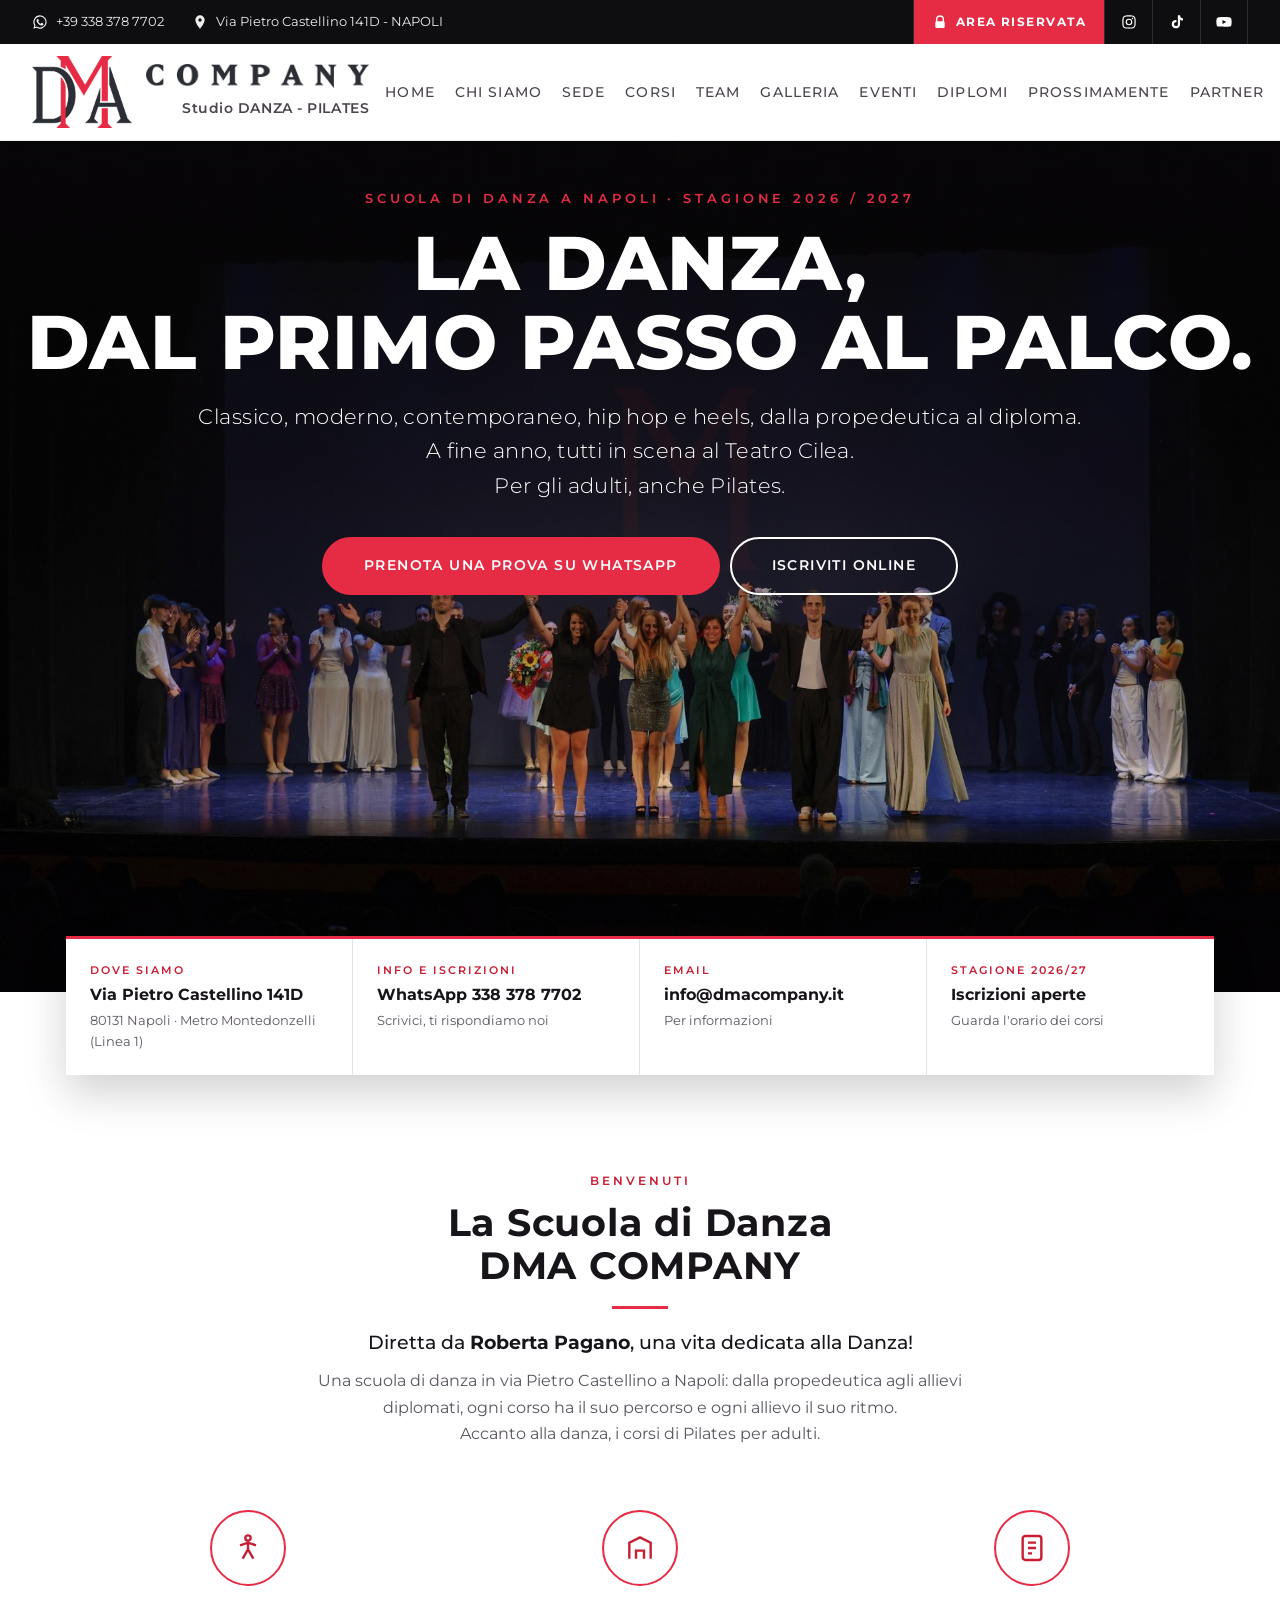
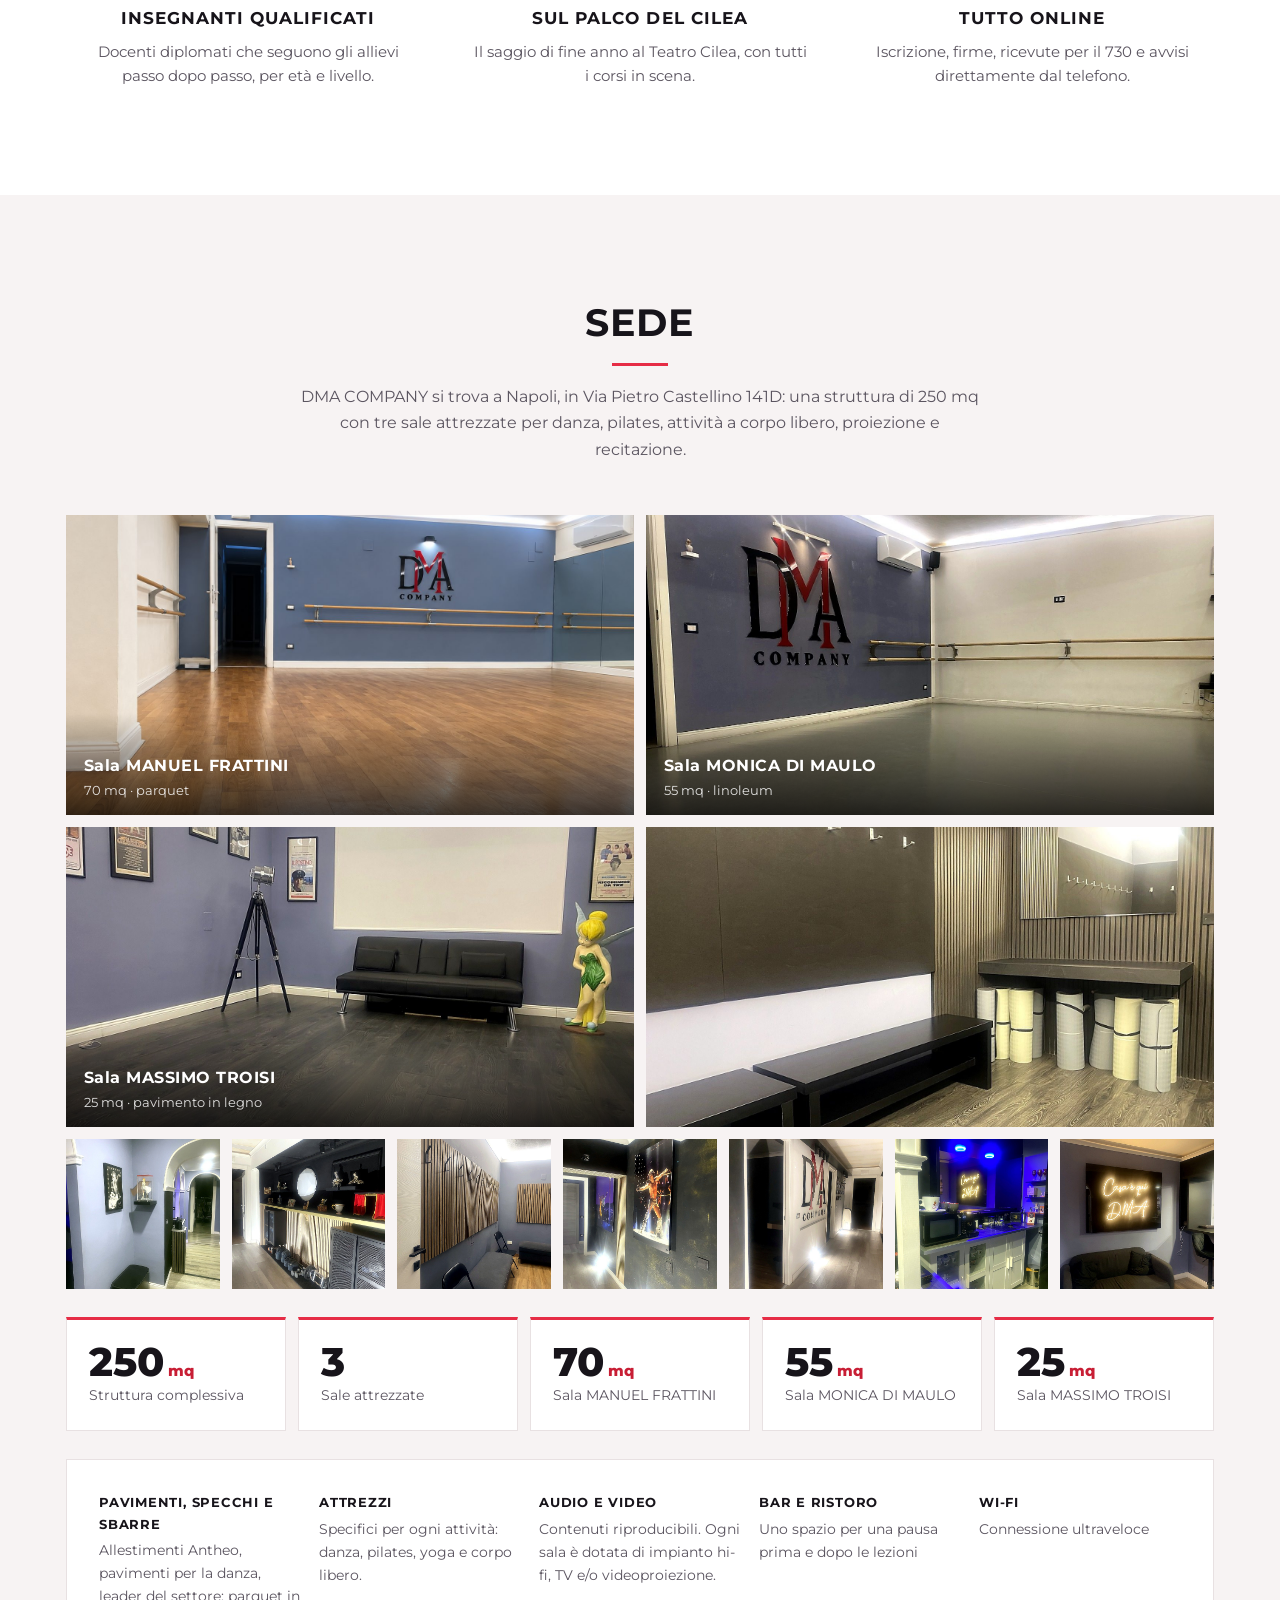
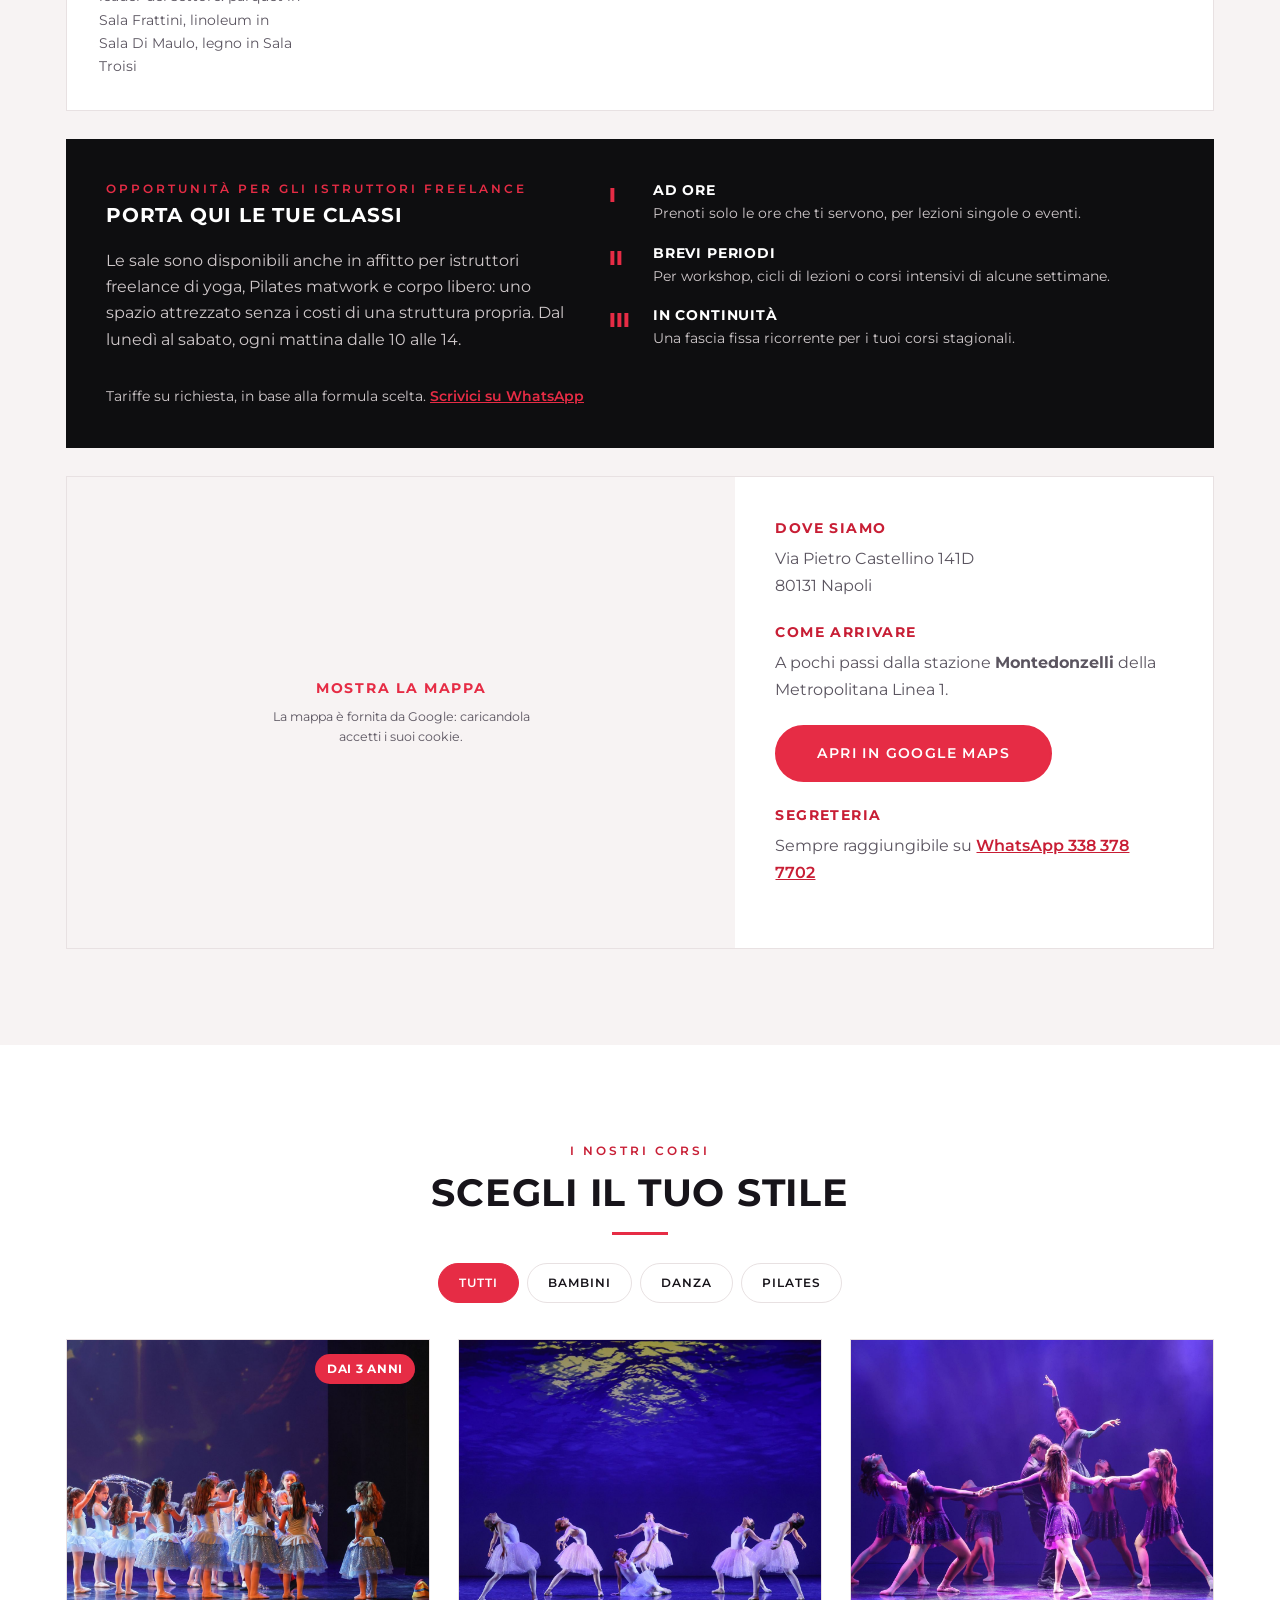
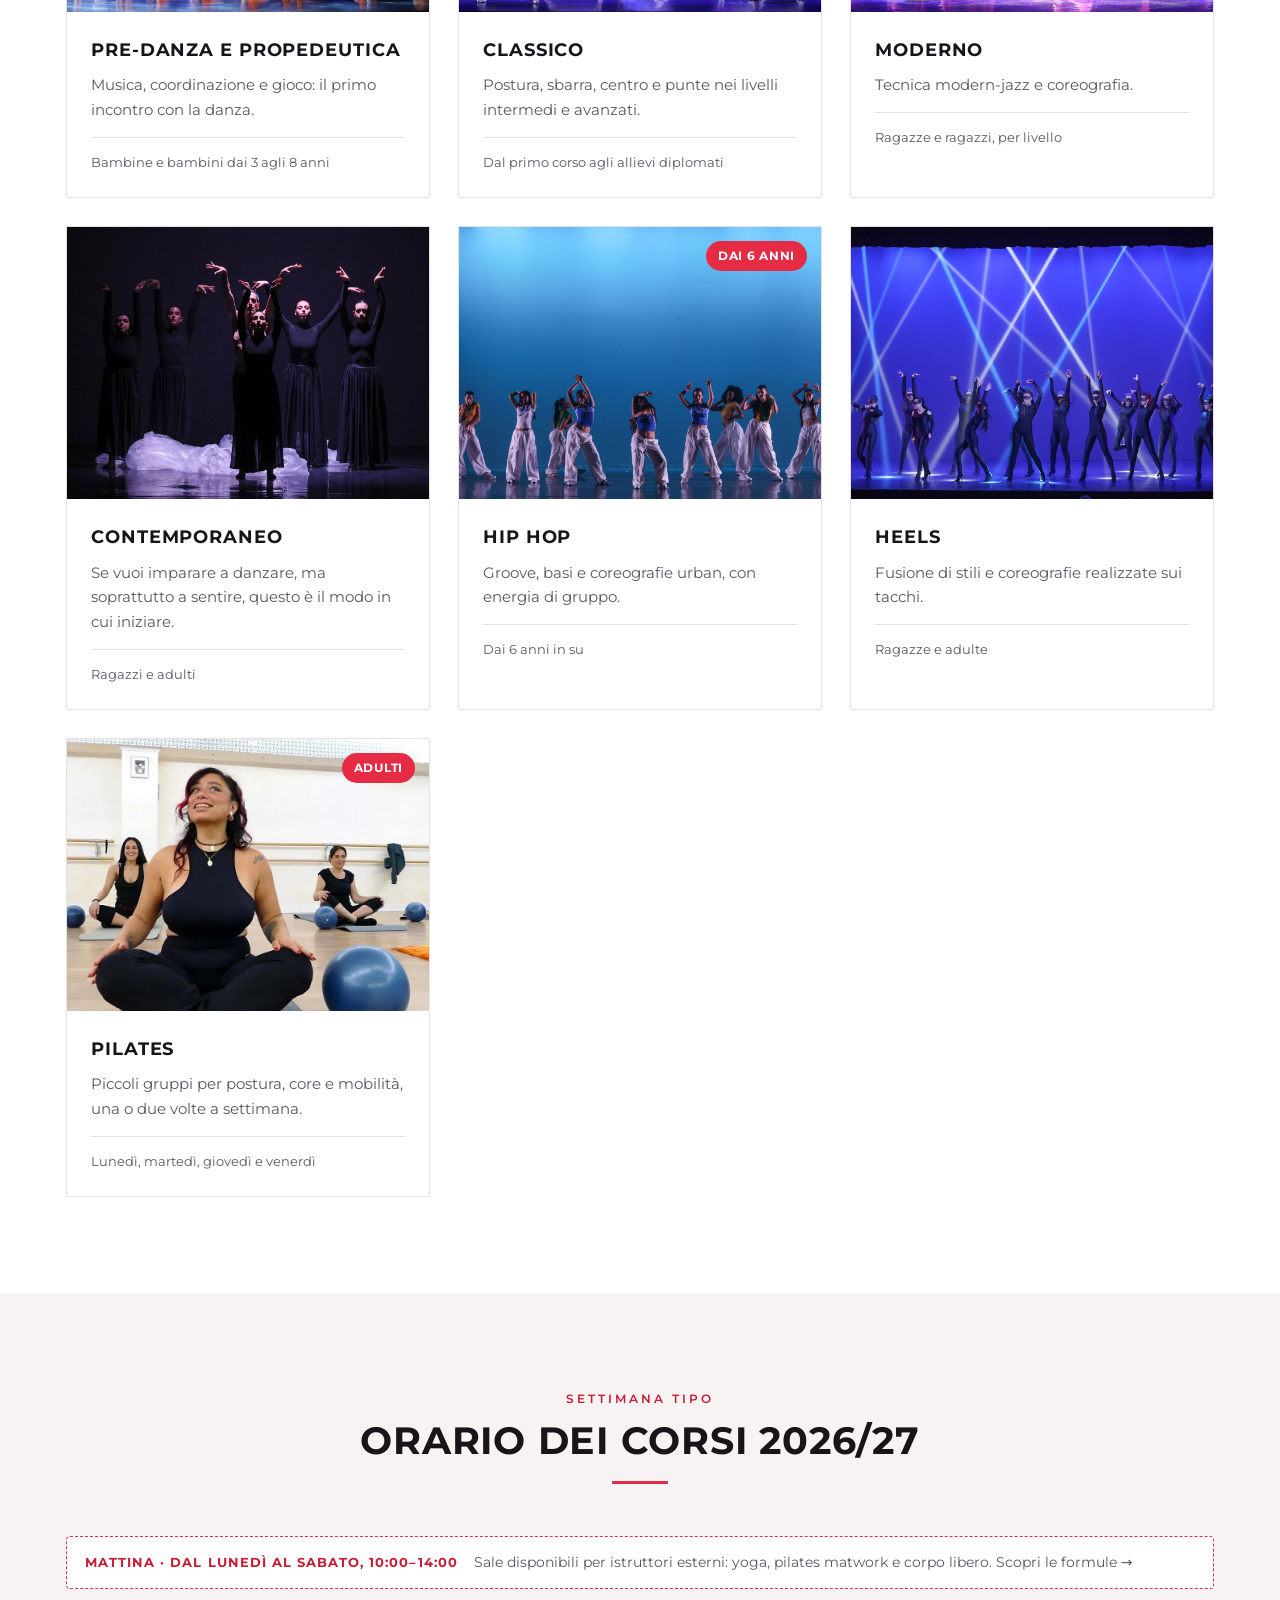
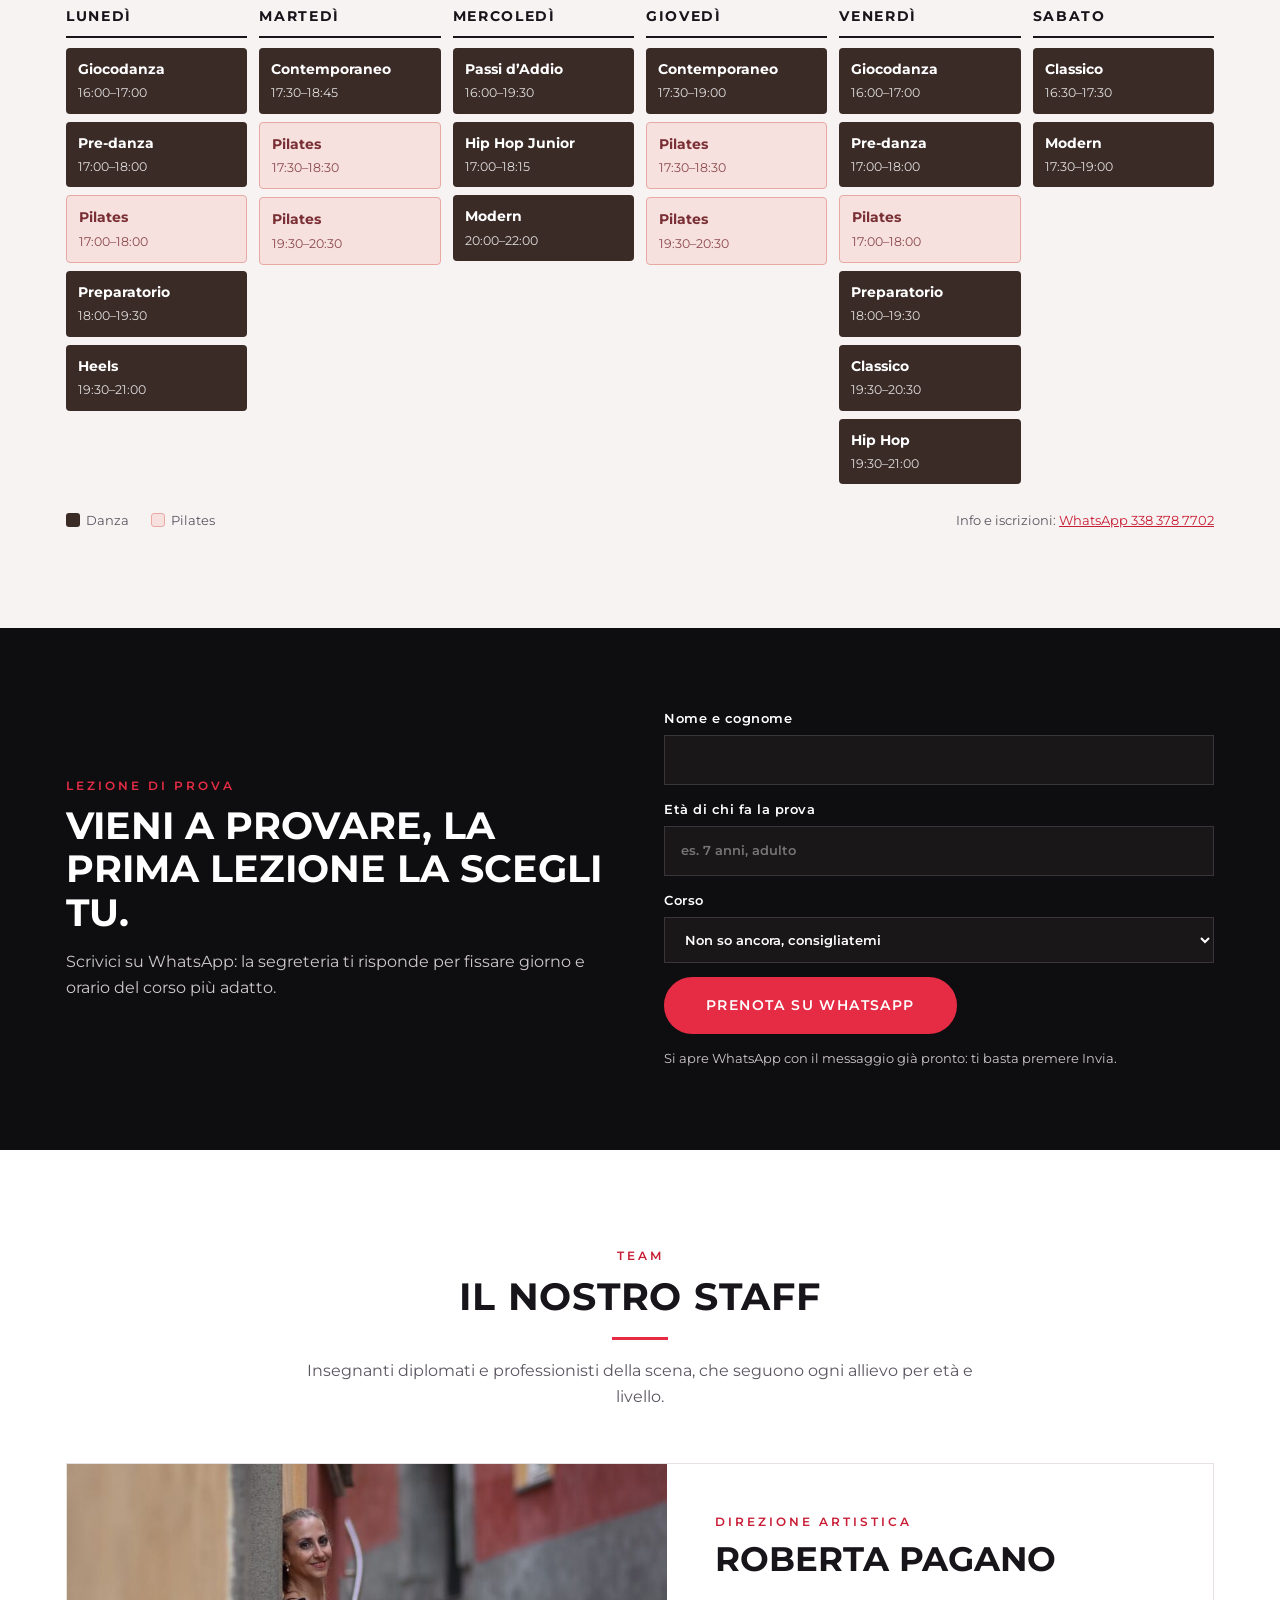
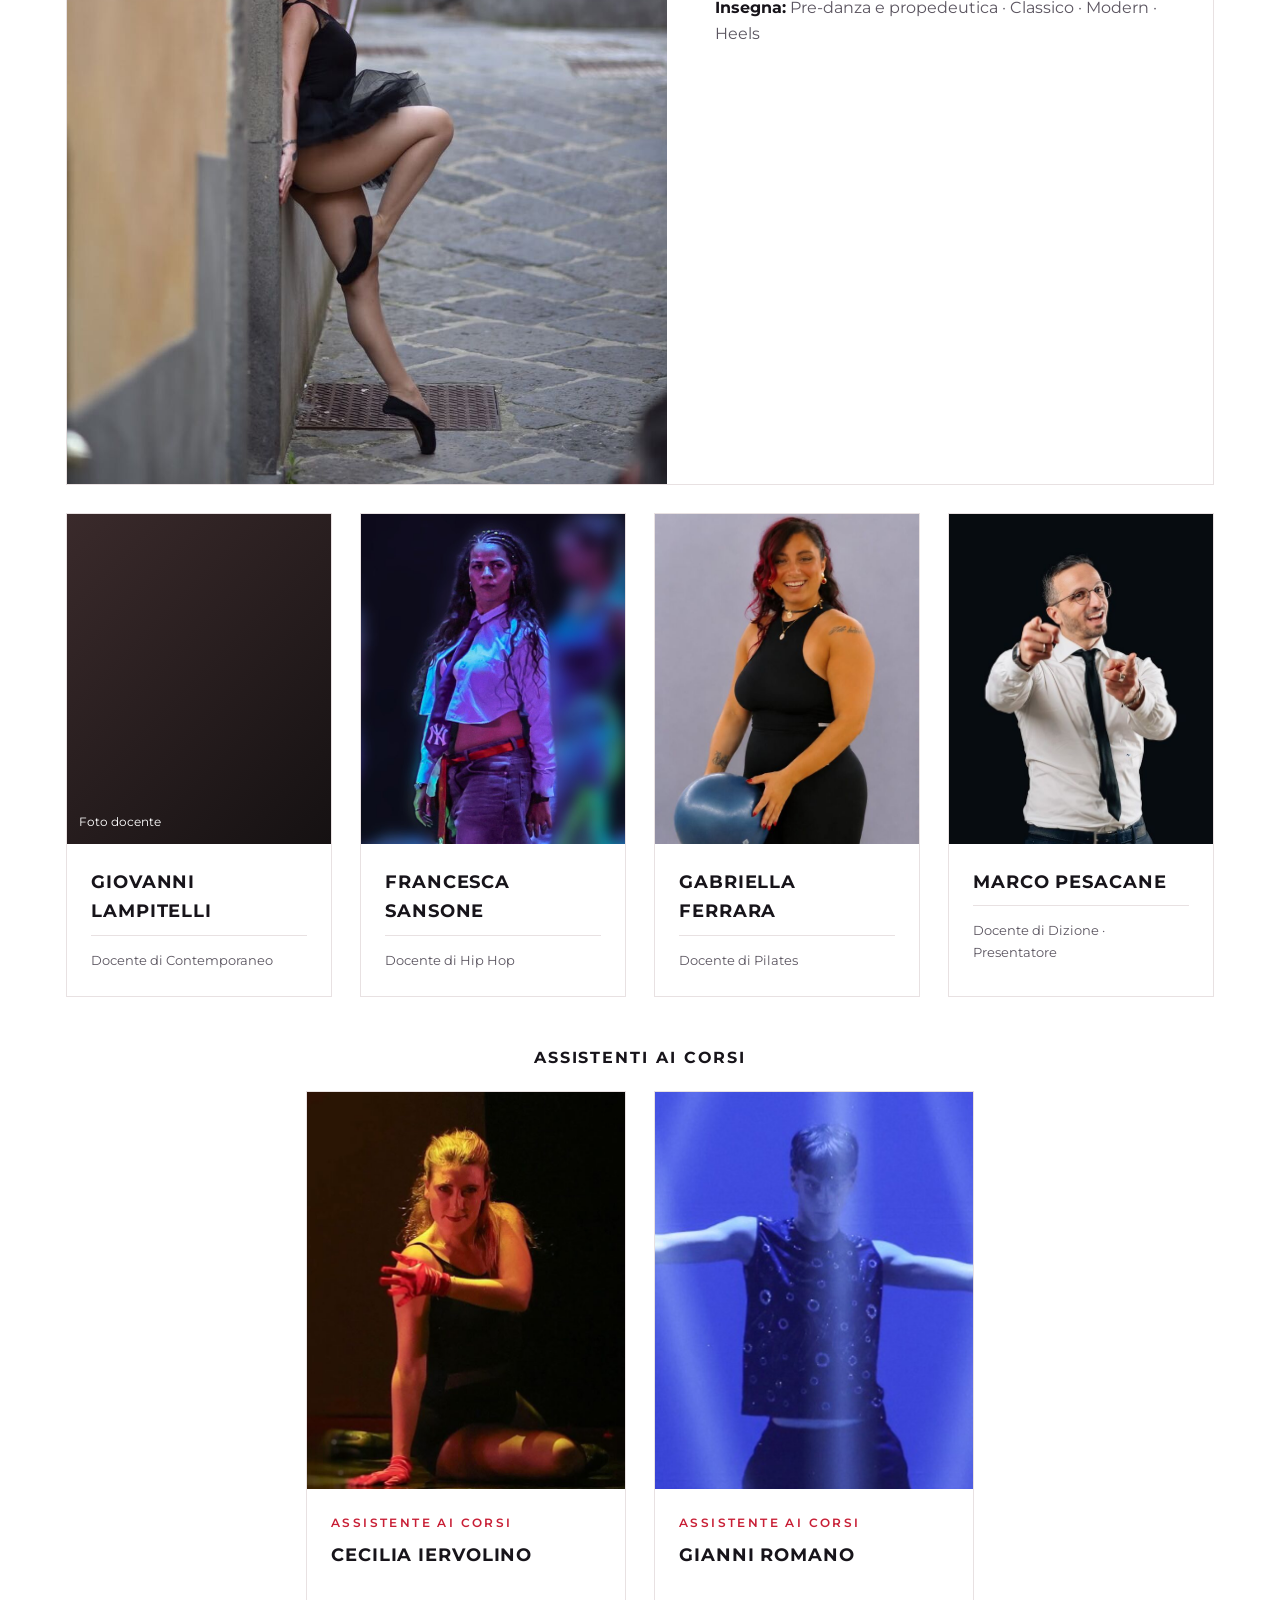
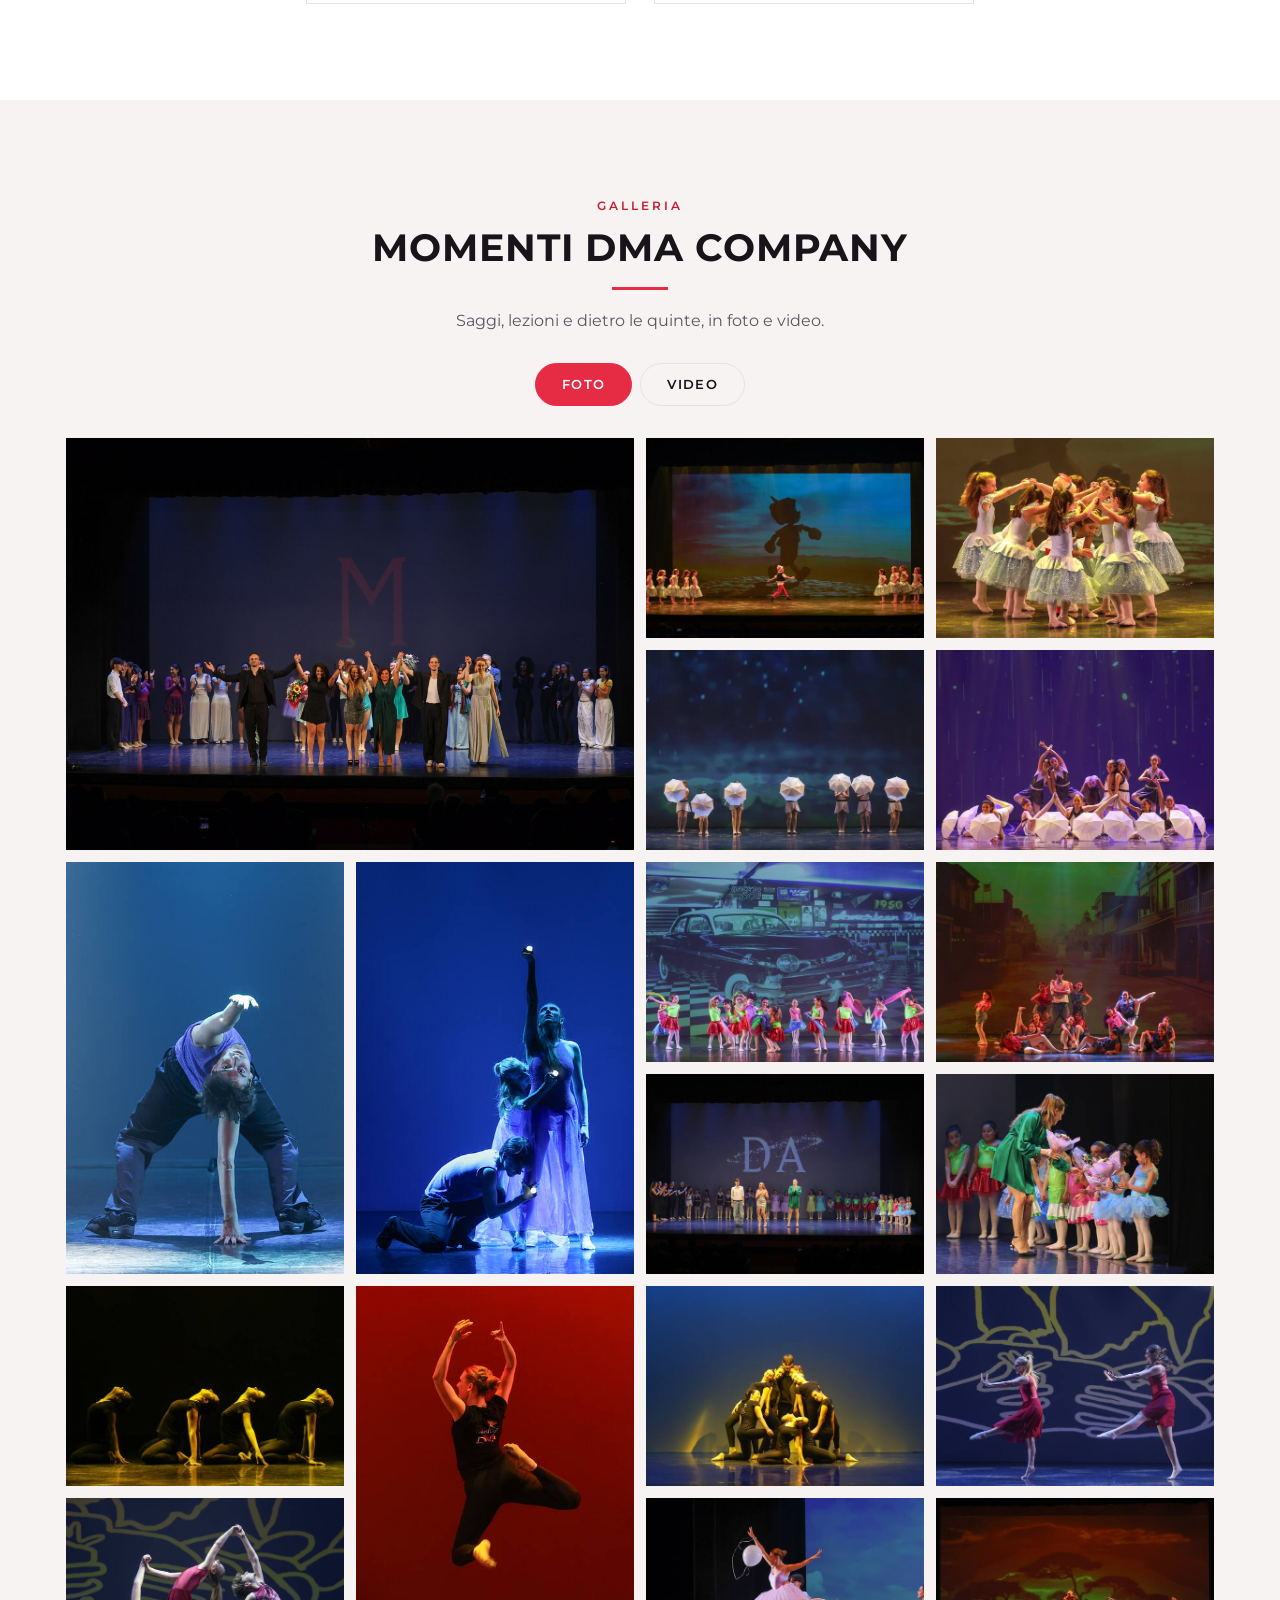
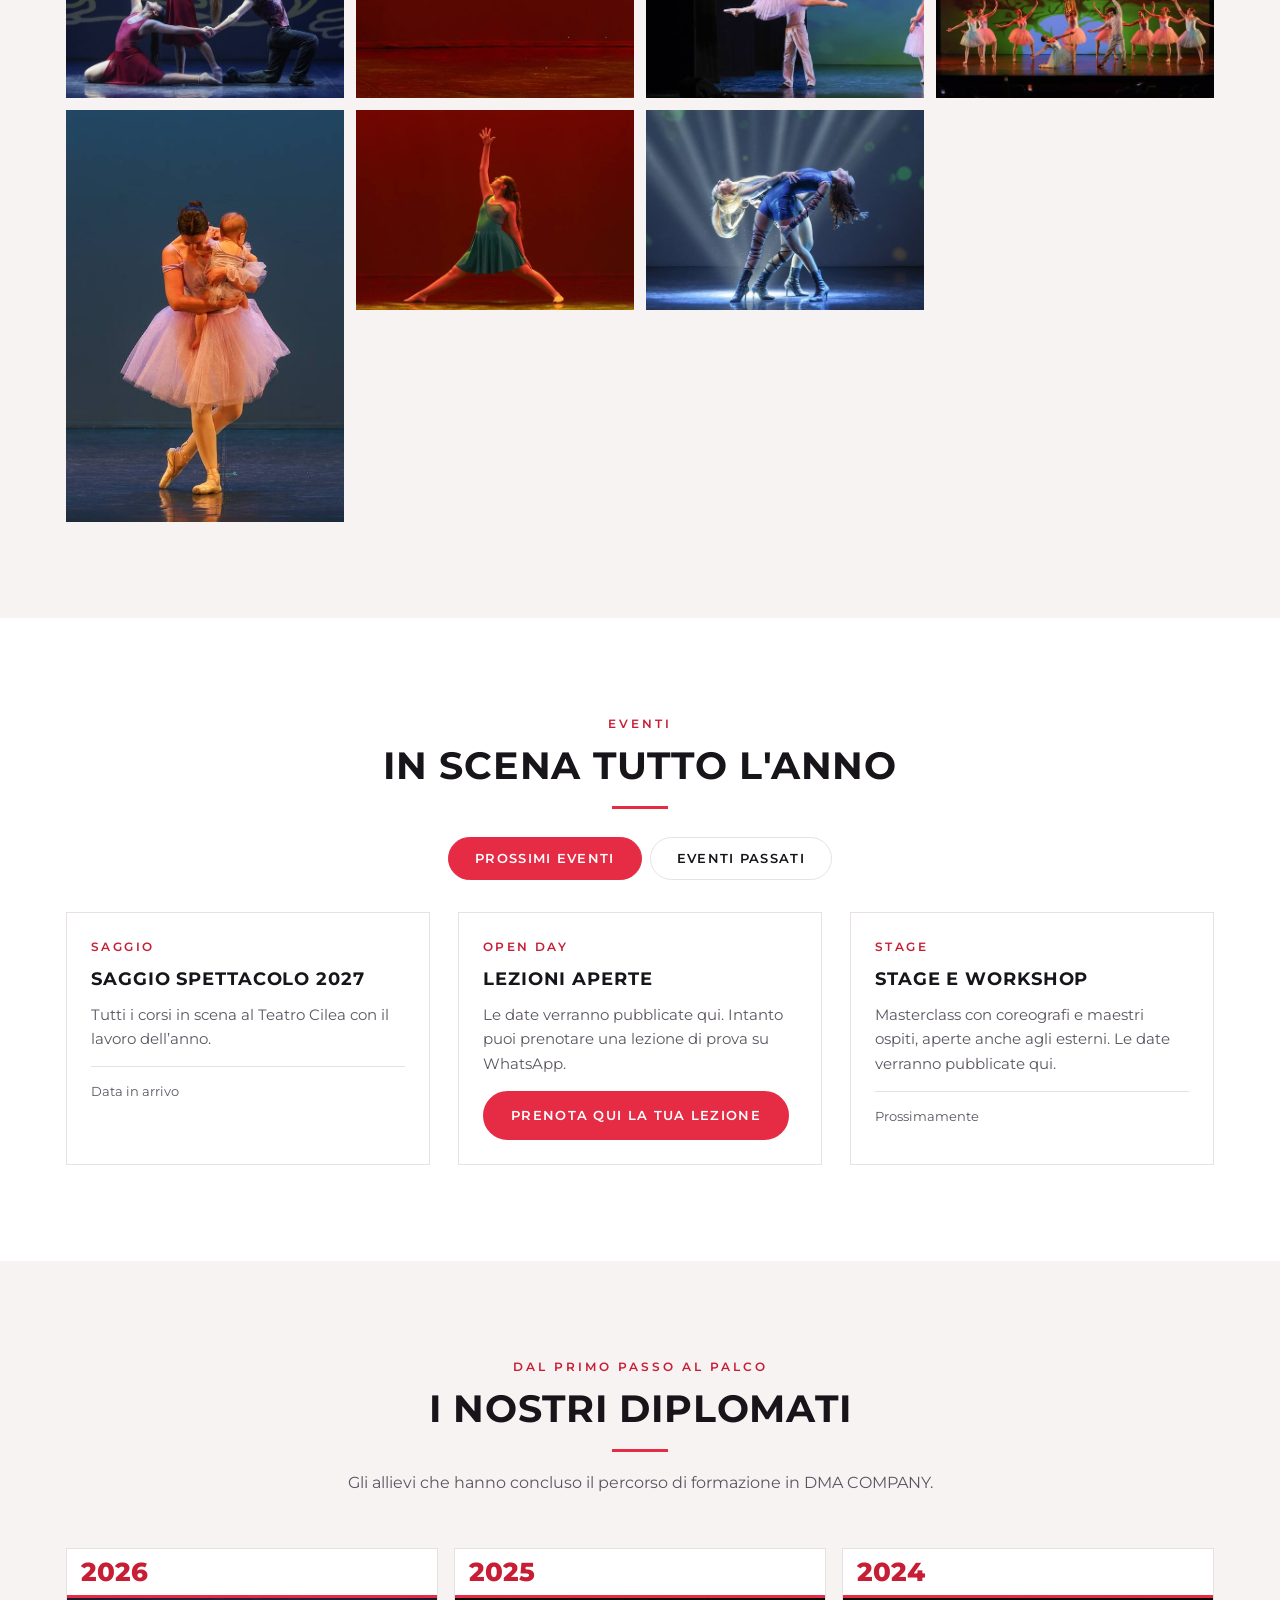
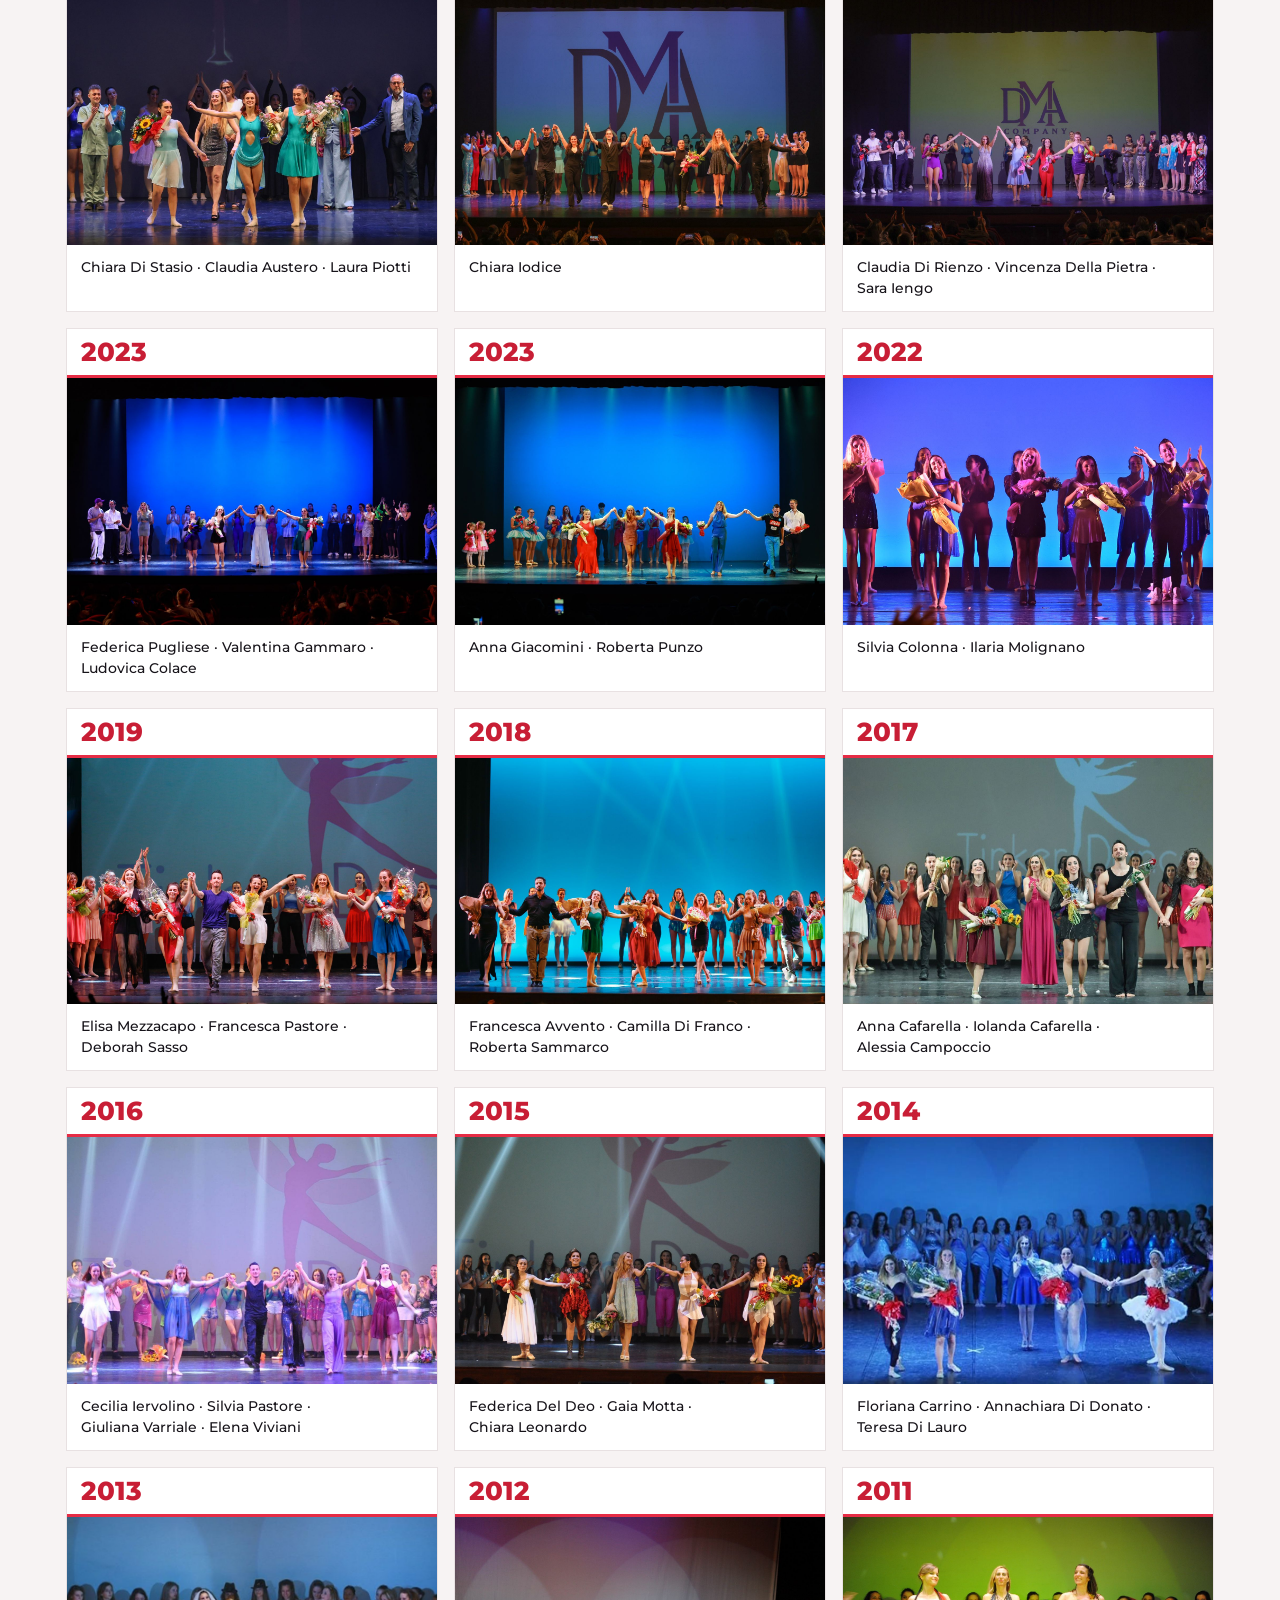
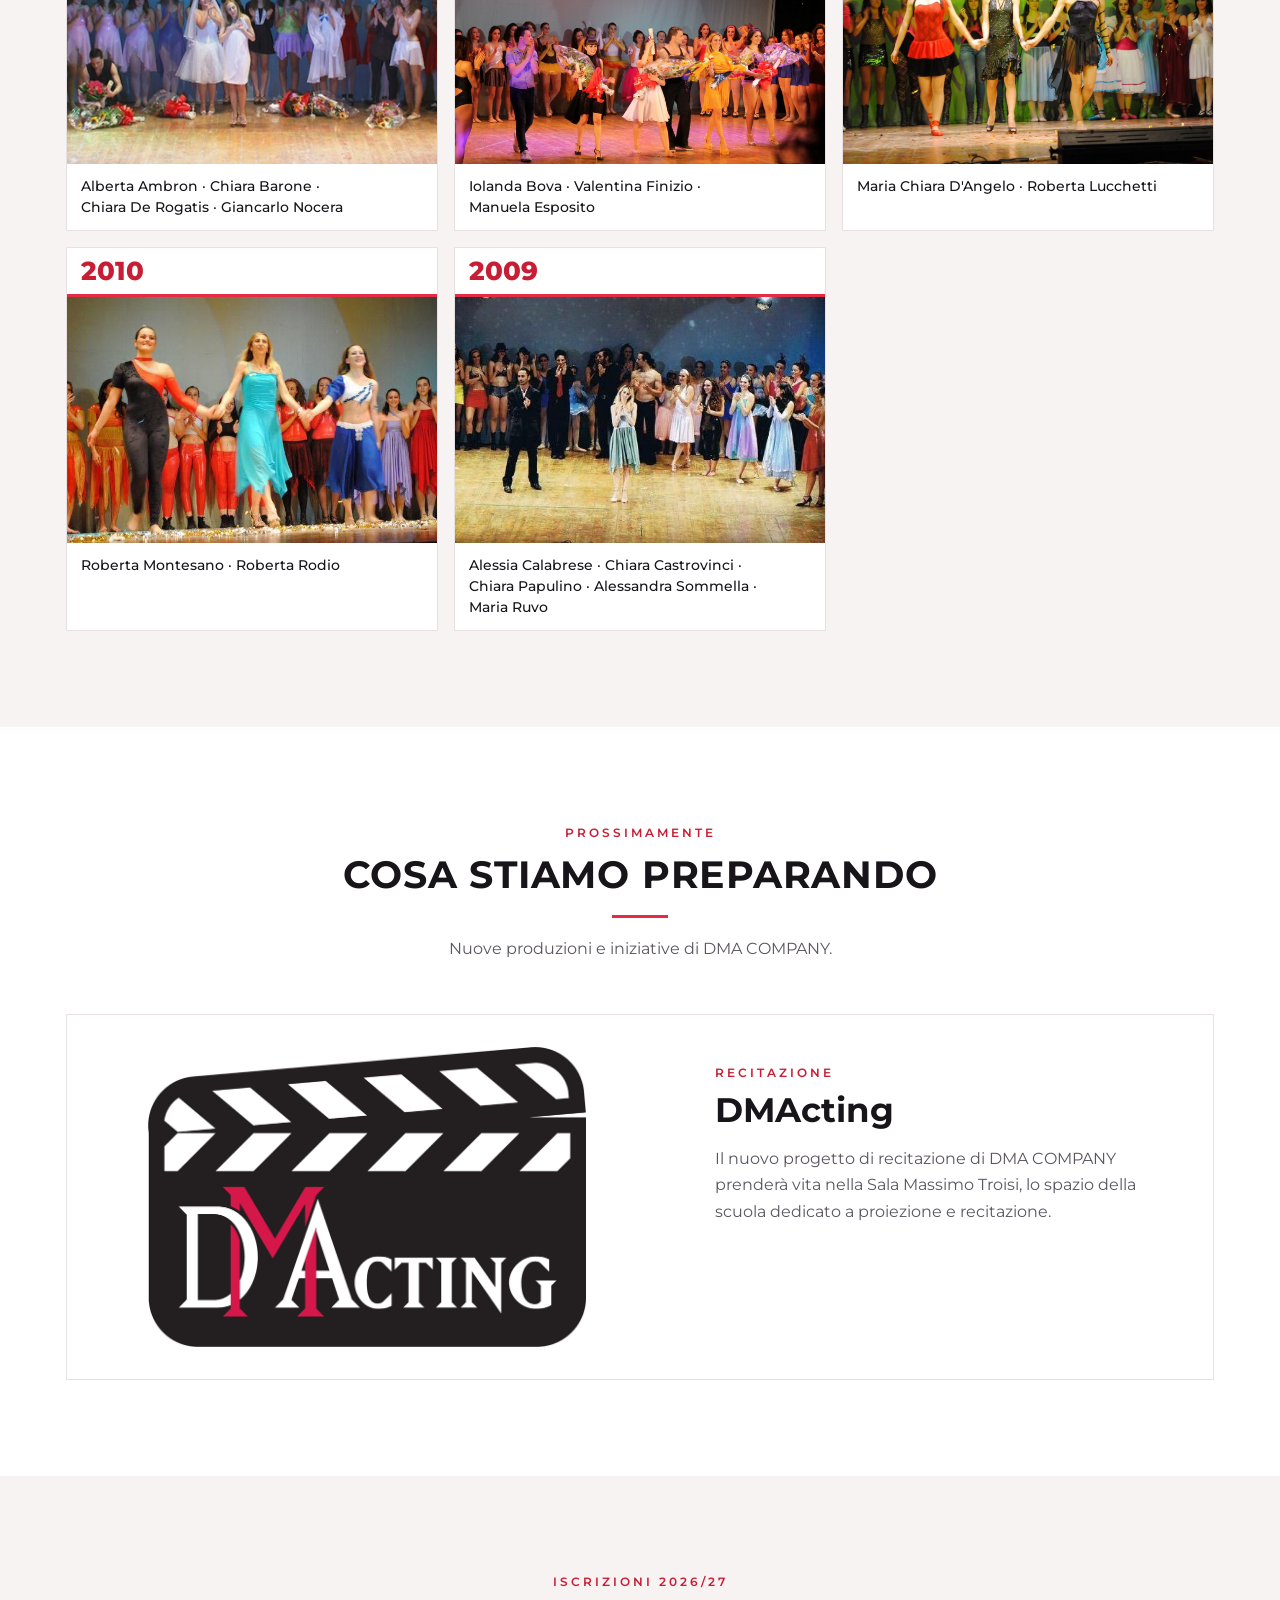
==== commit 3bbe6cea: "Anteprima: foto Francesca Sansone nel team Co-Authored-By: Claude Opus 5.5 <noreply@anthropic.com> C" ====
--- a/anteprima/index.html
+++ b/anteprima/index.html
@@ -256,7 +256,7 @@
 <section id="docenti"><div class="wrap">
  <div class="head"><div class="kick">Team</div><h2>Il nostro staff</h2><p>Insegnanti diplomati e professionisti della scena, che seguono ogni allievo per età e livello.</p></div>
  <div class="saggio dir"><div class="img" id="foto-pagano" style="background:#8A3A36 url(doc-pagano.jpg) 45% 50%/cover no-repeat;min-height:620px;font-size:0" role="img" aria-label="Roberta Pagano, direttrice artistica"></div><div class="txt"><div class="kick">Direzione artistica</div><h2>Roberta Pagano</h2><p><b style="color:var(--ink)">Insegna:</b> Pre-danza e propedeutica · Classico · Modern · Heels</p></div></div>
- <div class="grid docenti"><article><div class="img">Foto docente</div><div class="txt"><h3>Giovanni Lampitelli</h3><small>Docente di Contemporaneo</small></div></article><article><div class="img">Foto docente</div><div class="txt"><h3>Francesca Sansone</h3><small>Docente di Hip Hop</small></div></article><article><div class="img" style="background:#C9C6D6 url(doc-ferrara.jpg) center 15%/cover no-repeat;font-size:0" role="img" aria-label="Gabriella Ferrara, docente di Pilates"></div><div class="txt"><h3>Gabriella Ferrara</h3><small>Docente di Pilates</small></div></article><article><div class="img" style="background:#050608 url(doc-pesacane.jpg) center 20%/cover no-repeat;font-size:0" role="img" aria-label="Marco Pesacane, docente di Dizione e presentatore"></div><div class="txt"><h3>Marco Pesacane</h3><small>Docente di Dizione · Presentatore</small></div></article></div>
+ <div class="grid docenti"><article><div class="img">Foto docente</div><div class="txt"><h3>Giovanni Lampitelli</h3><small>Docente di Contemporaneo</small></div></article><article><div class="img" style="background:#2A1F4A url(doc-sansone.jpg) center 20%/cover no-repeat;font-size:0" role="img" aria-label="Francesca Sansone, docente di Hip Hop"></div><div class="txt"><h3>Francesca Sansone</h3><small>Docente di Hip Hop</small></div></article><article><div class="img" style="background:#C9C6D6 url(doc-ferrara.jpg) center 15%/cover no-repeat;font-size:0" role="img" aria-label="Gabriella Ferrara, docente di Pilates"></div><div class="txt"><h3>Gabriella Ferrara</h3><small>Docente di Pilates</small></div></article><article><div class="img" style="background:#050608 url(doc-pesacane.jpg) center 20%/cover no-repeat;font-size:0" role="img" aria-label="Marco Pesacane, docente di Dizione e presentatore"></div><div class="txt"><h3>Marco Pesacane</h3><small>Docente di Dizione · Presentatore</small></div></article></div>
  <h3 class="subhead">Assistenti ai corsi</h3>
  <div class="grid docenti assist"><article><div class="img" style="background:#2A1A10 url(doc-iervolino.jpg) center 20%/cover no-repeat;font-size:0" role="img" aria-label="Cecilia Iervolino, assistente ai corsi"></div><div class="txt"><div class="ek">Assistente ai corsi</div><h3>Cecilia Iervolino</h3></div></article><article><div class="img" style="background:#4F5FEF url(doc-romano.jpg) center top/cover no-repeat;font-size:0" role="img" aria-label="Gianni Romano, assistente ai corsi"></div><div class="txt"><div class="ek">Assistente ai corsi</div><h3>Gianni Romano</h3></div></article></div>
 </div></section>
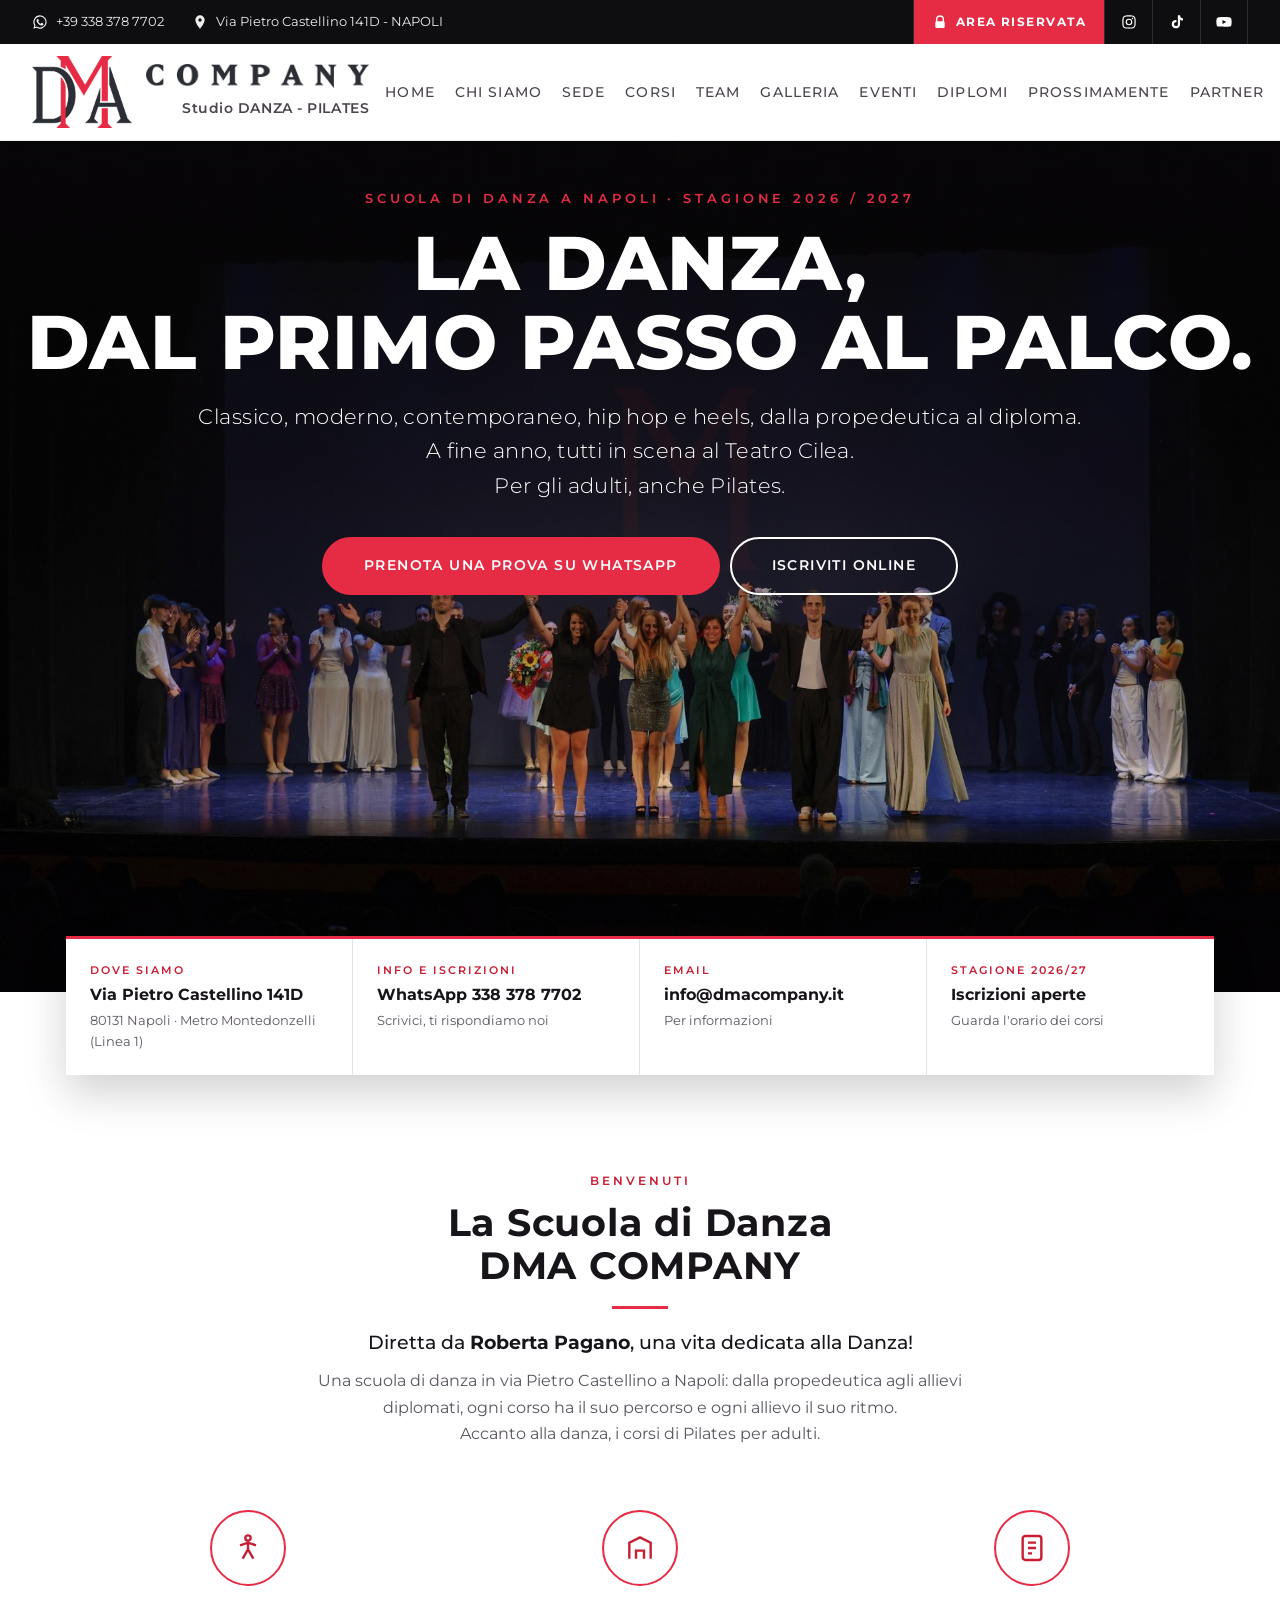
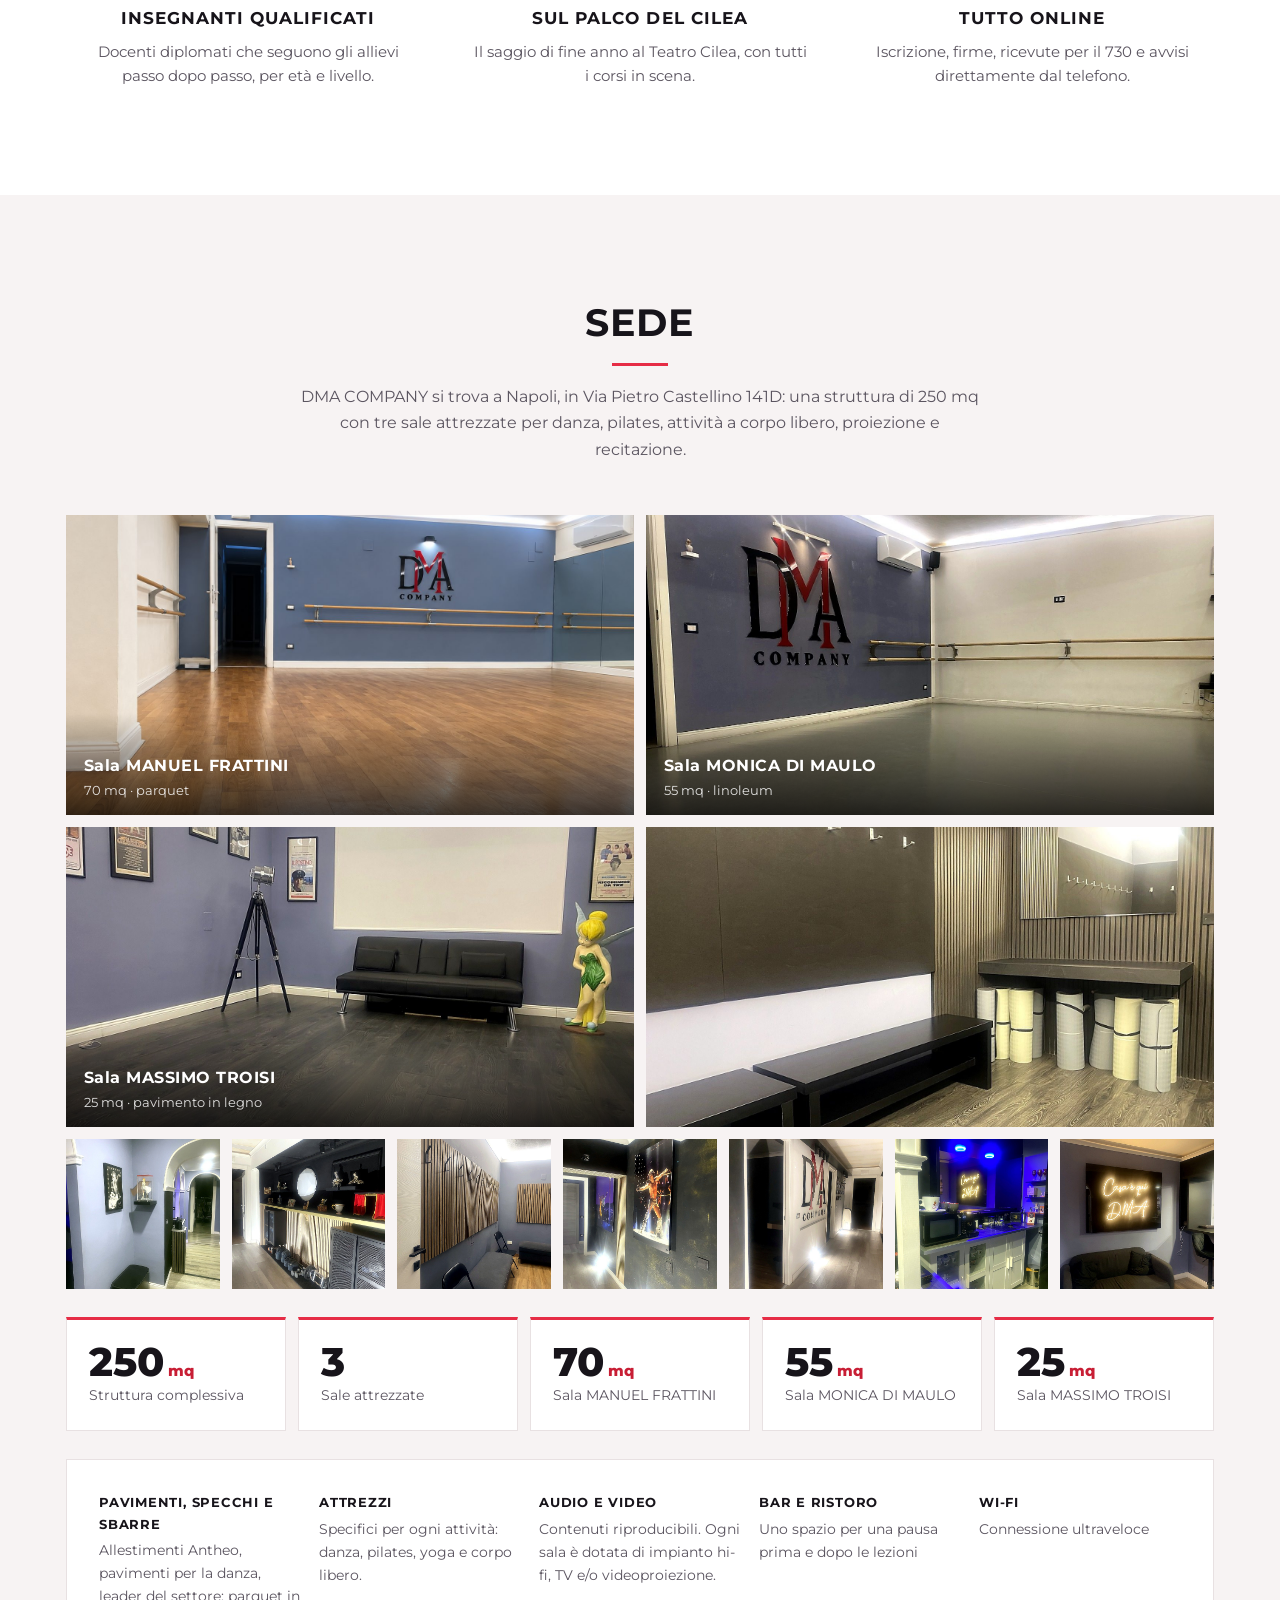
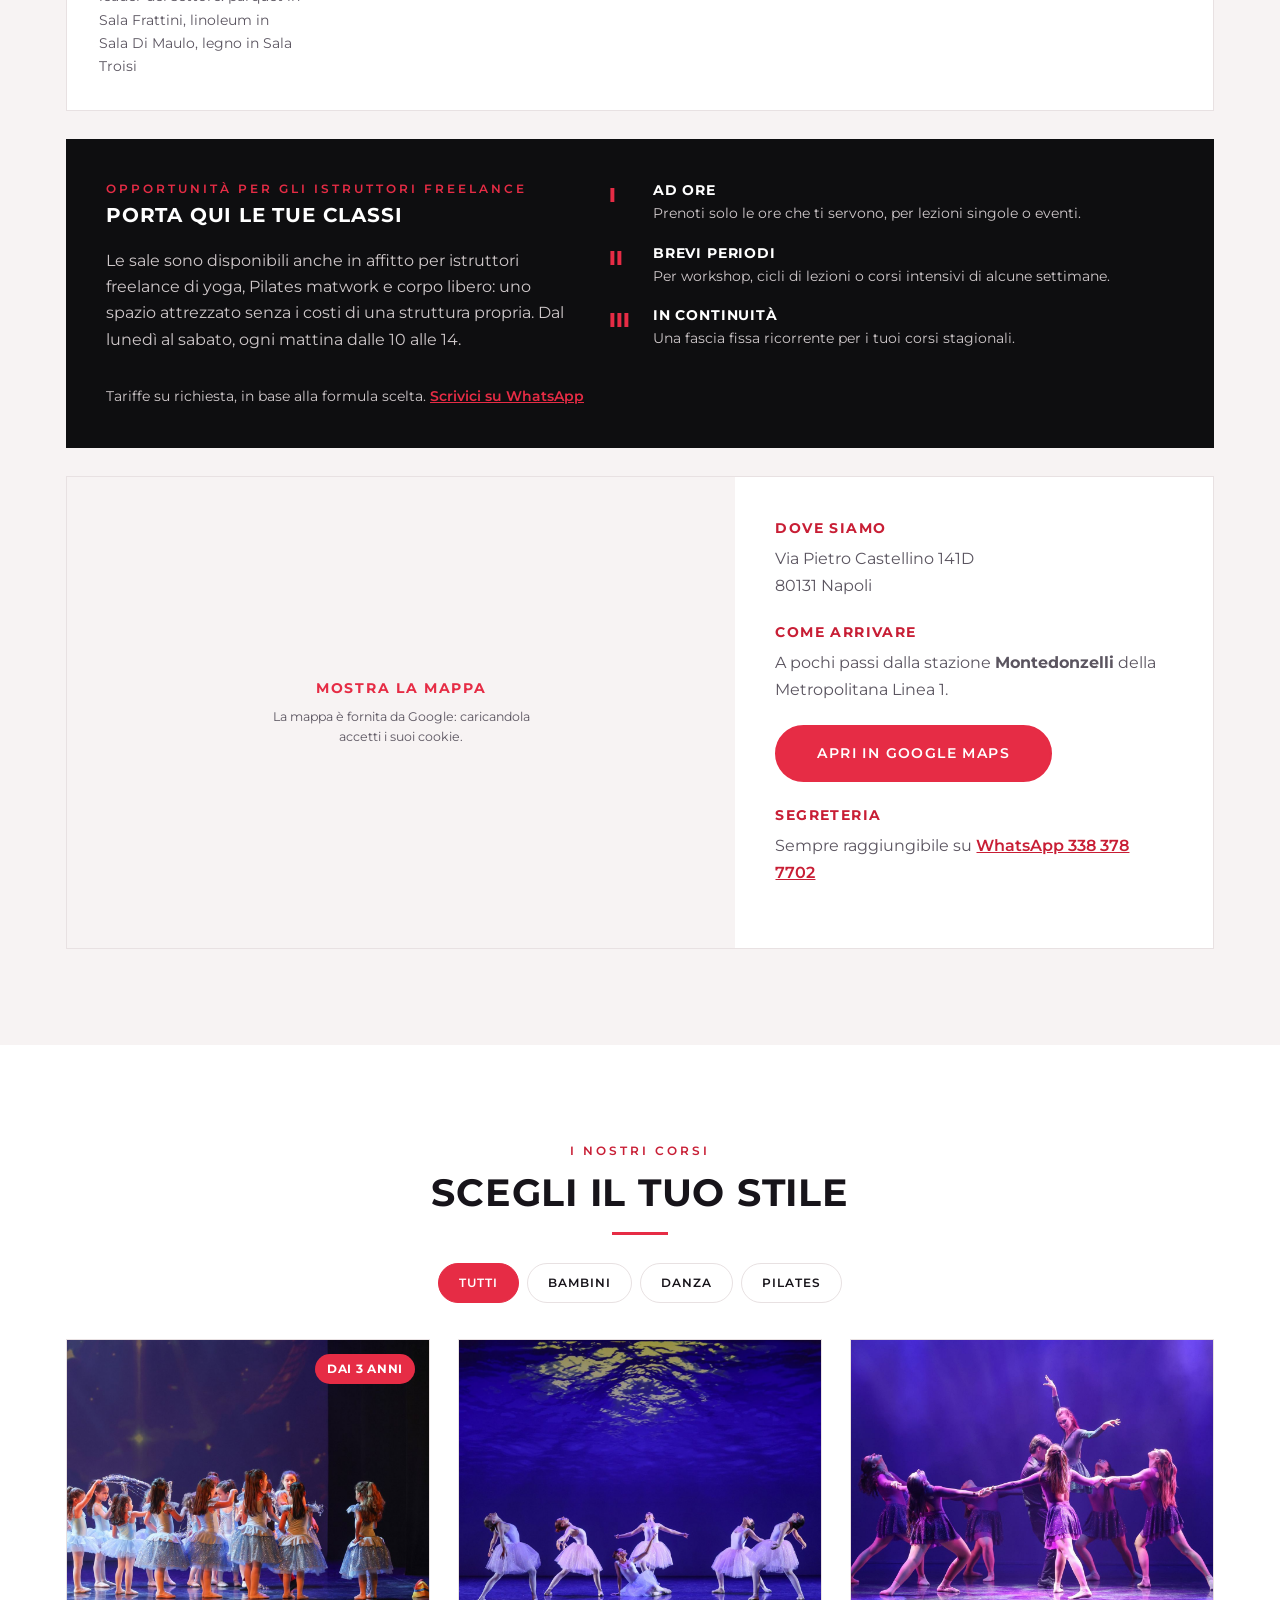
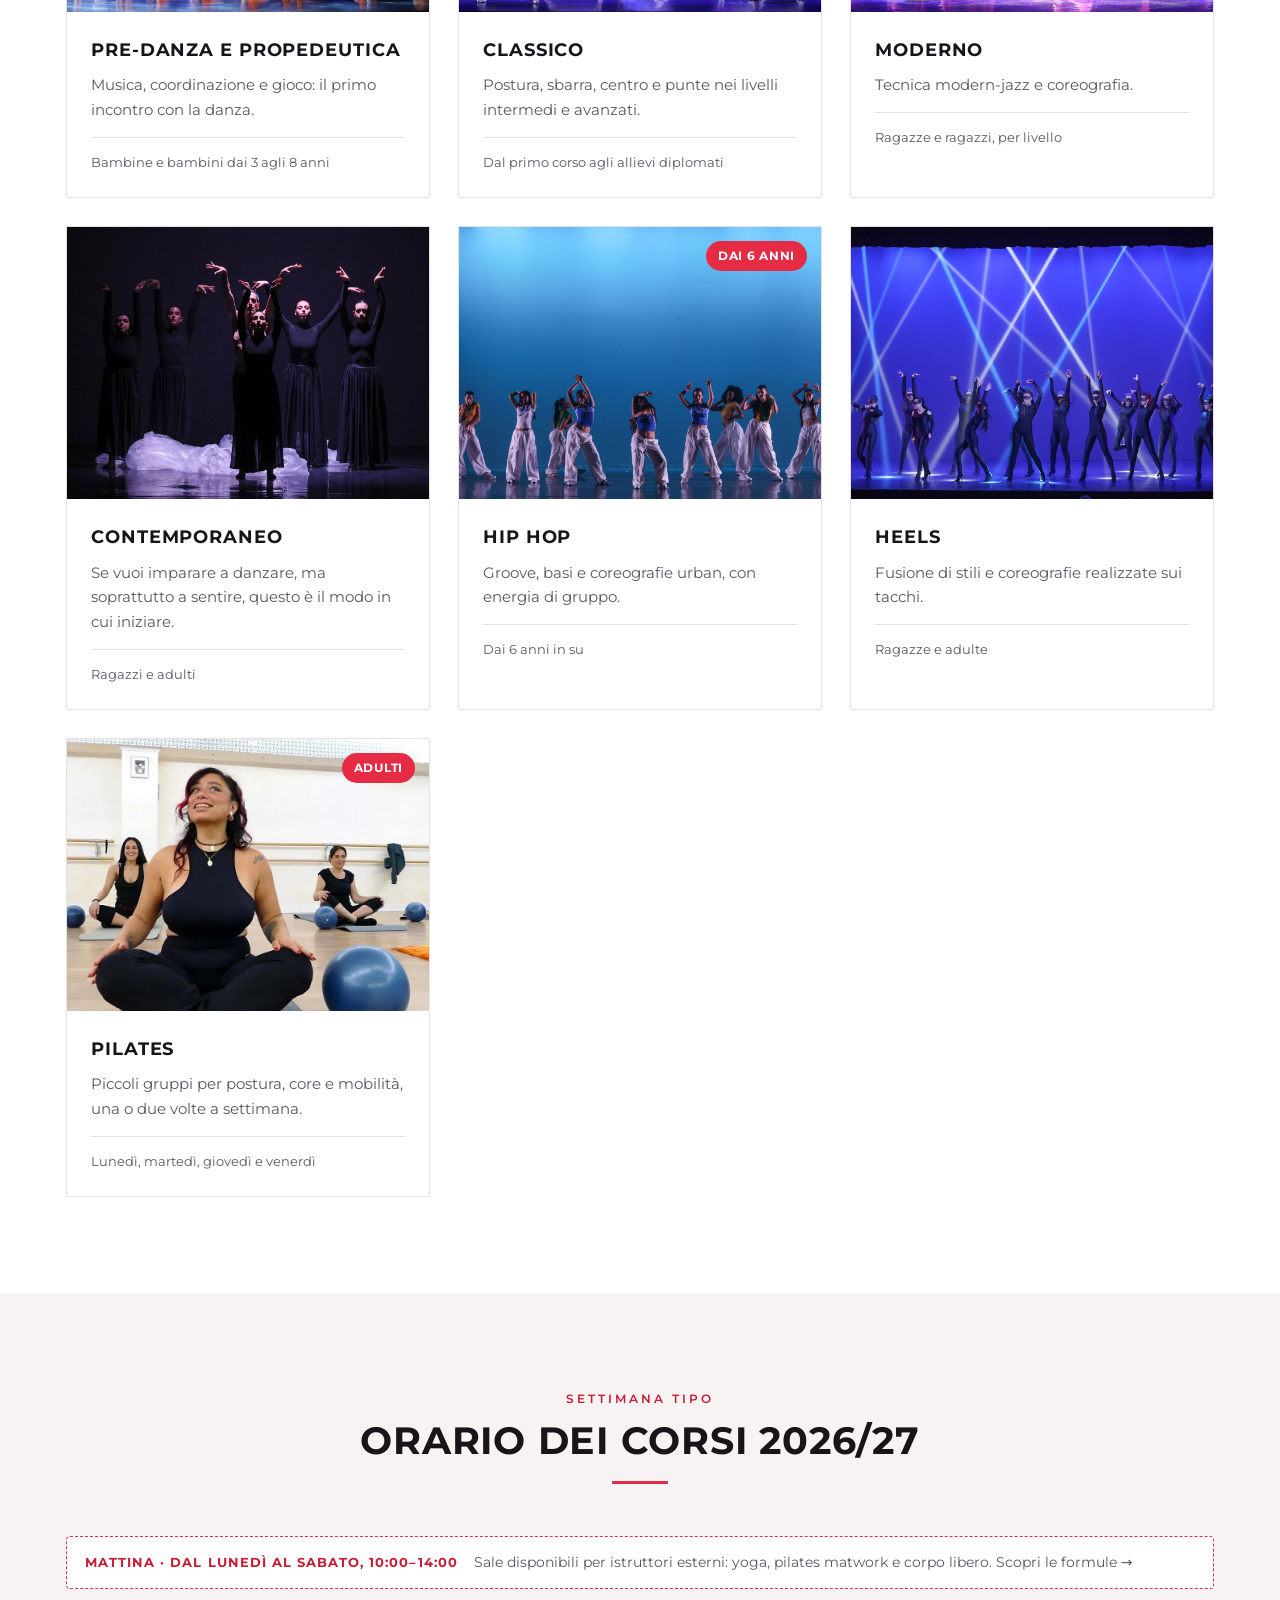
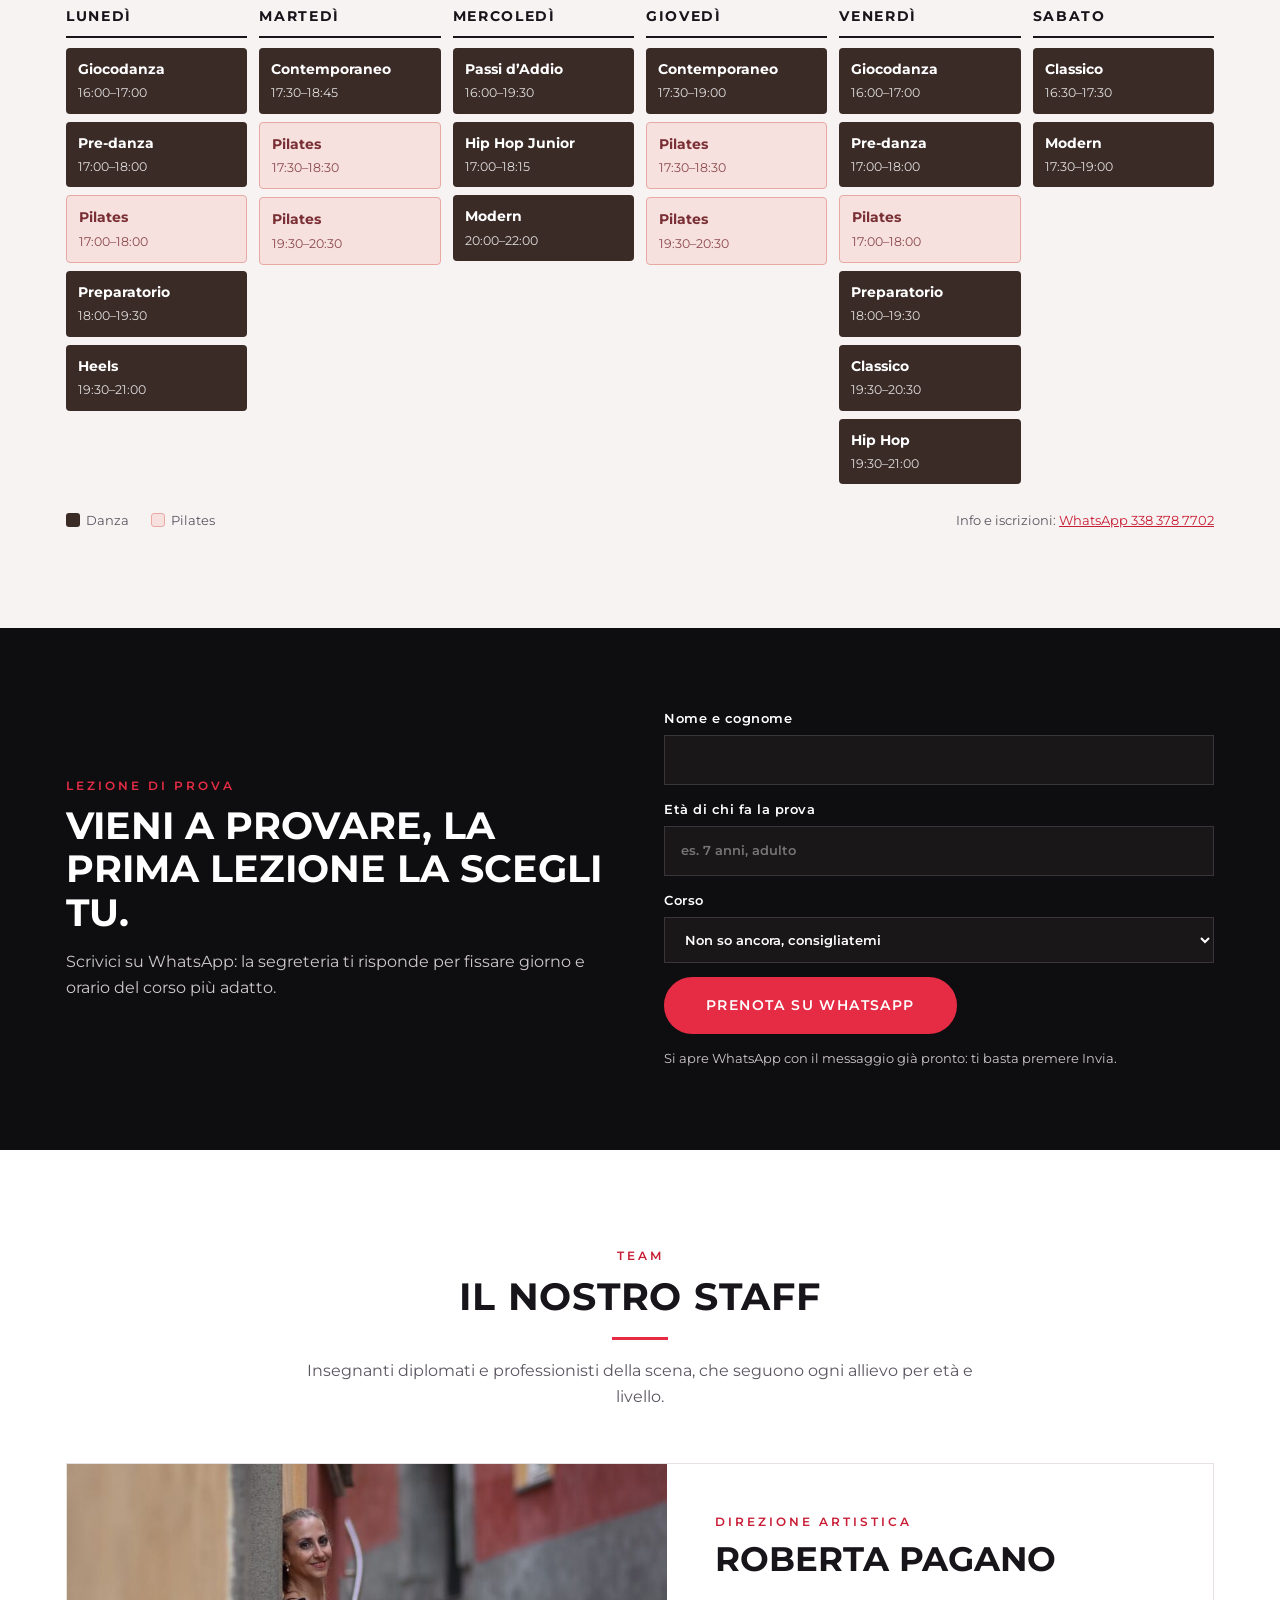
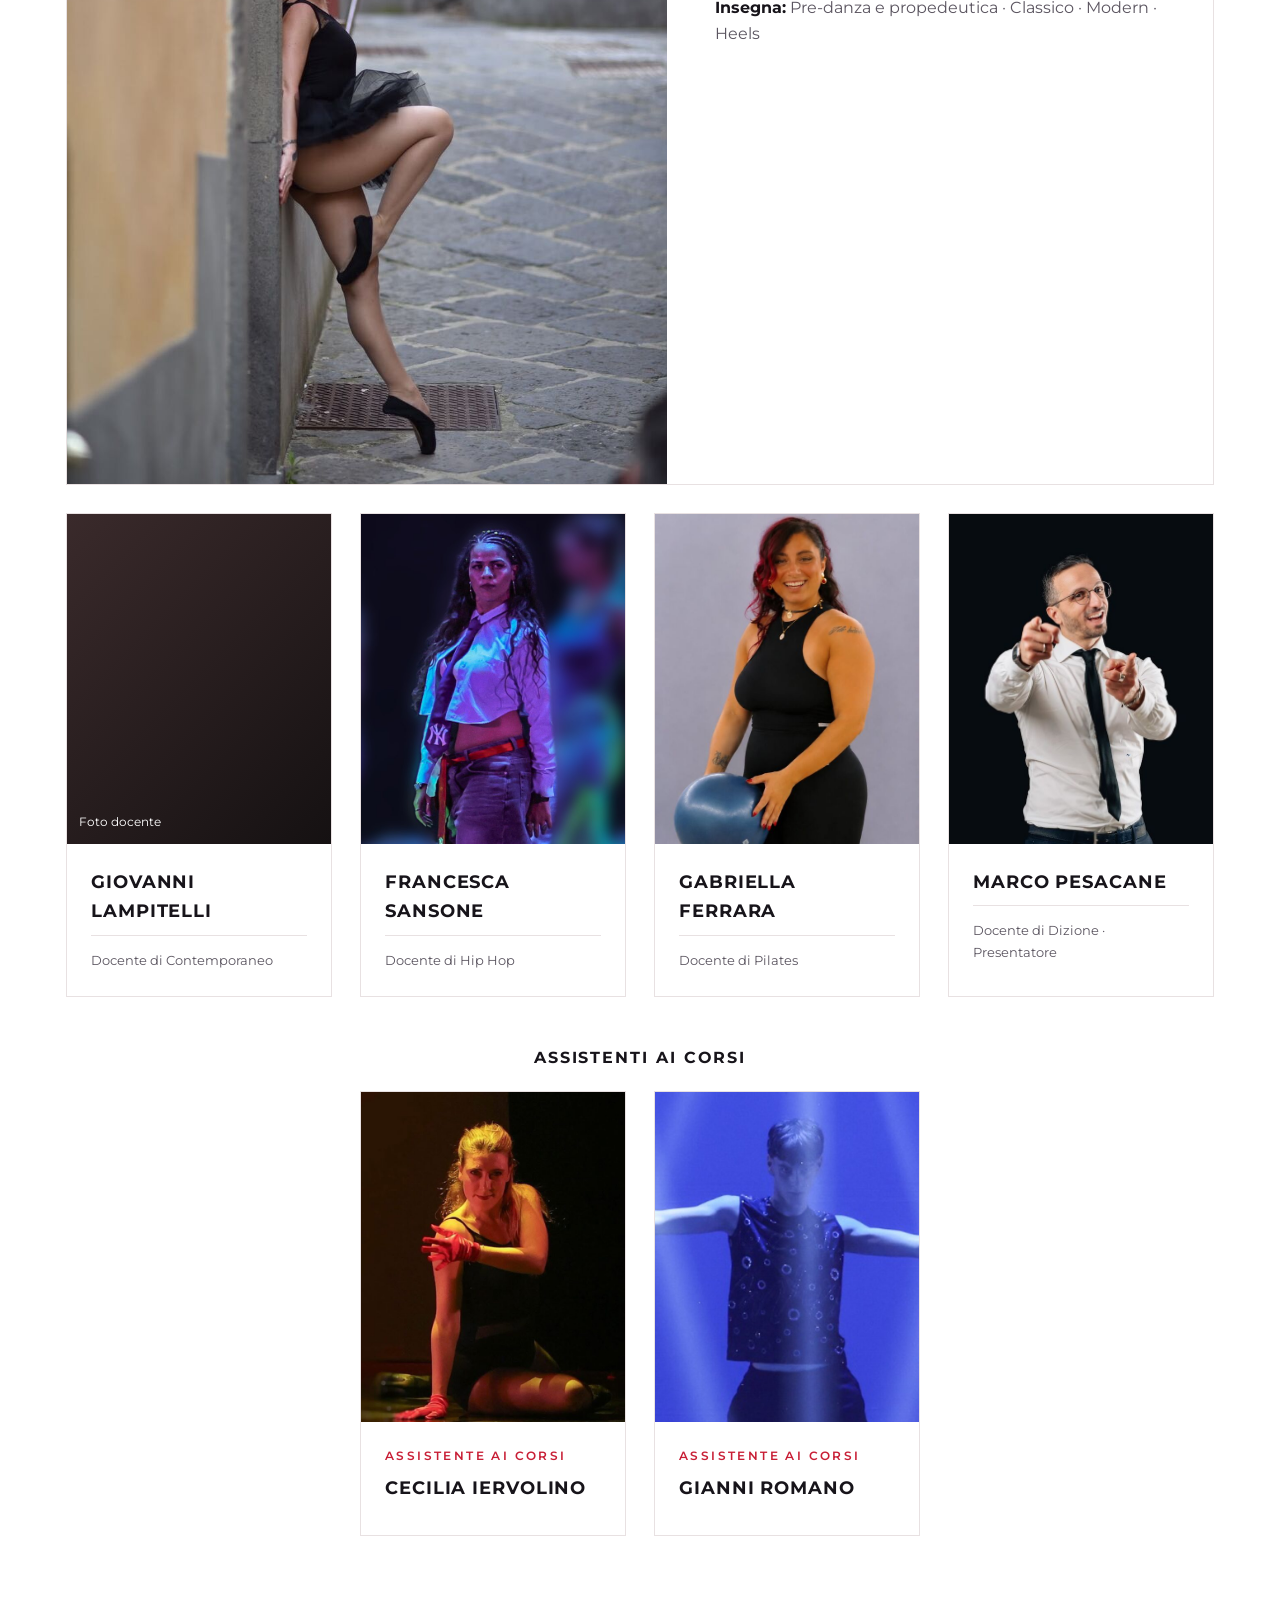
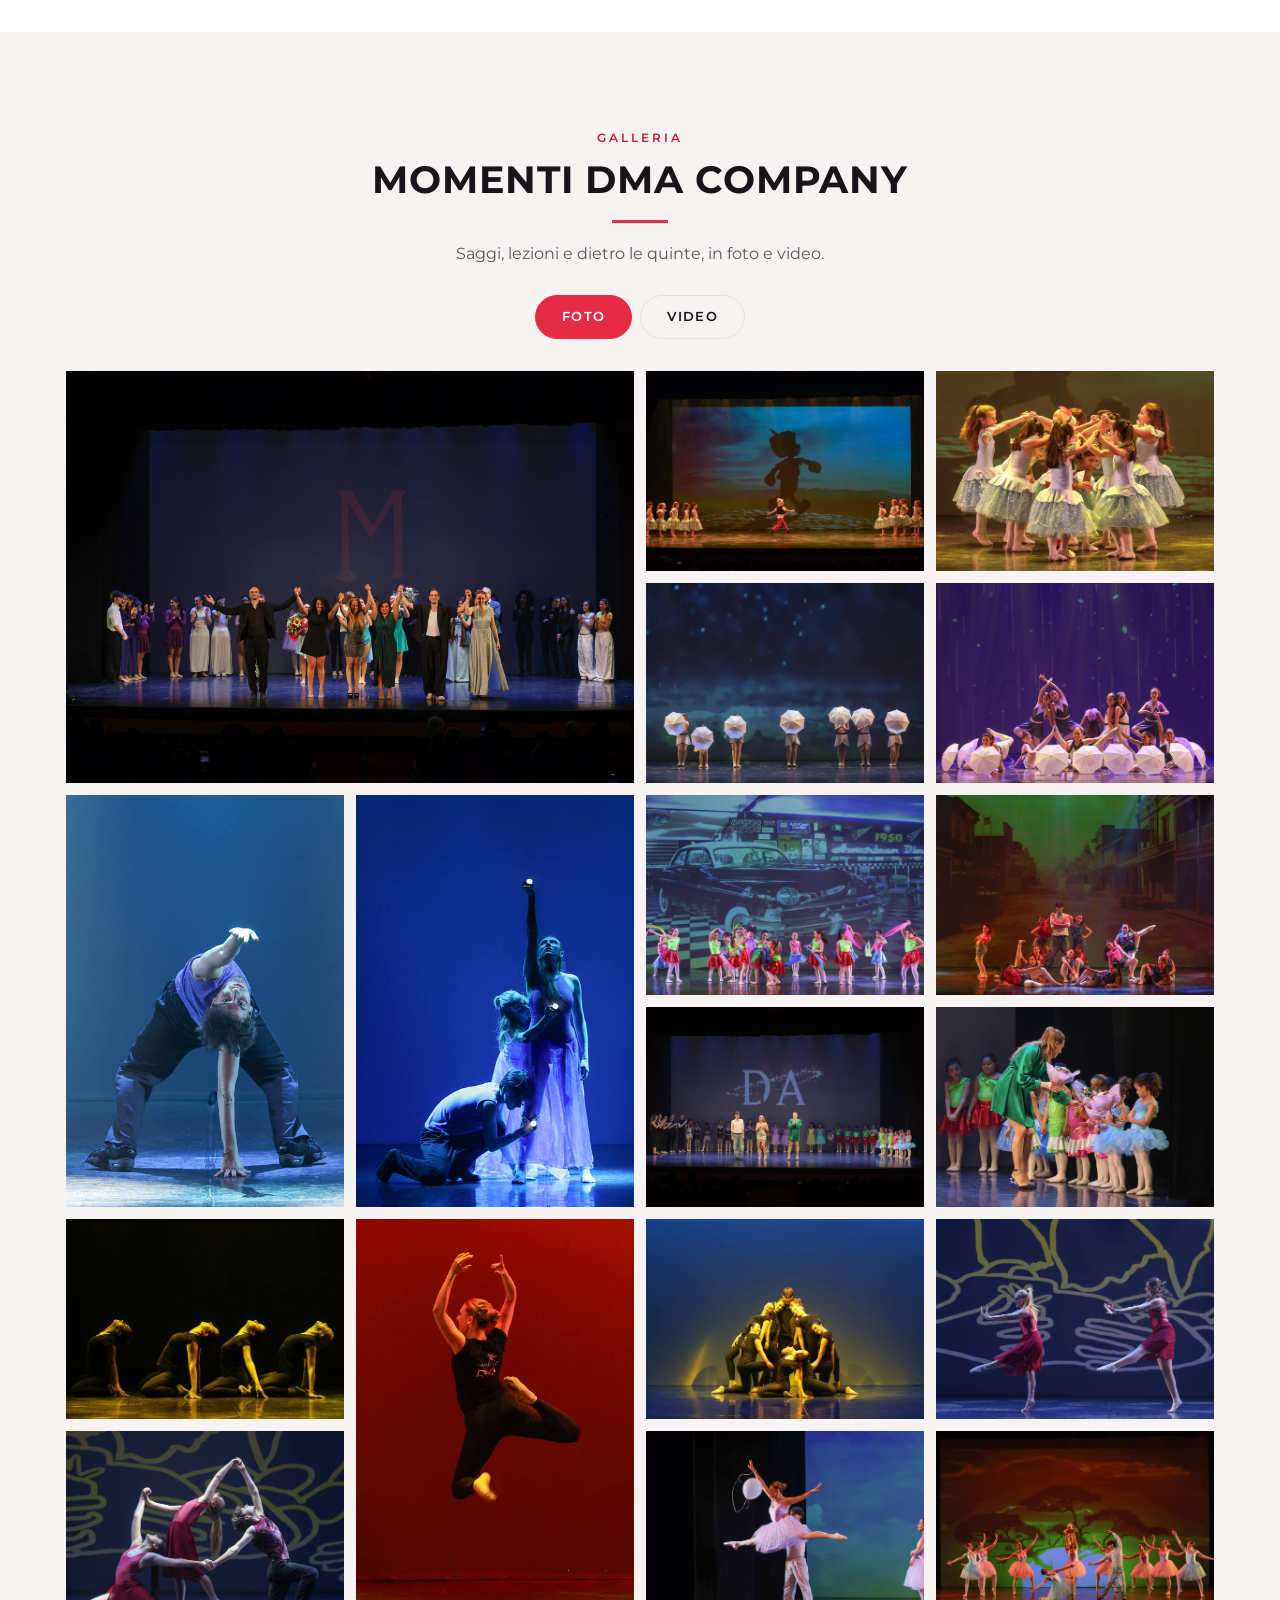
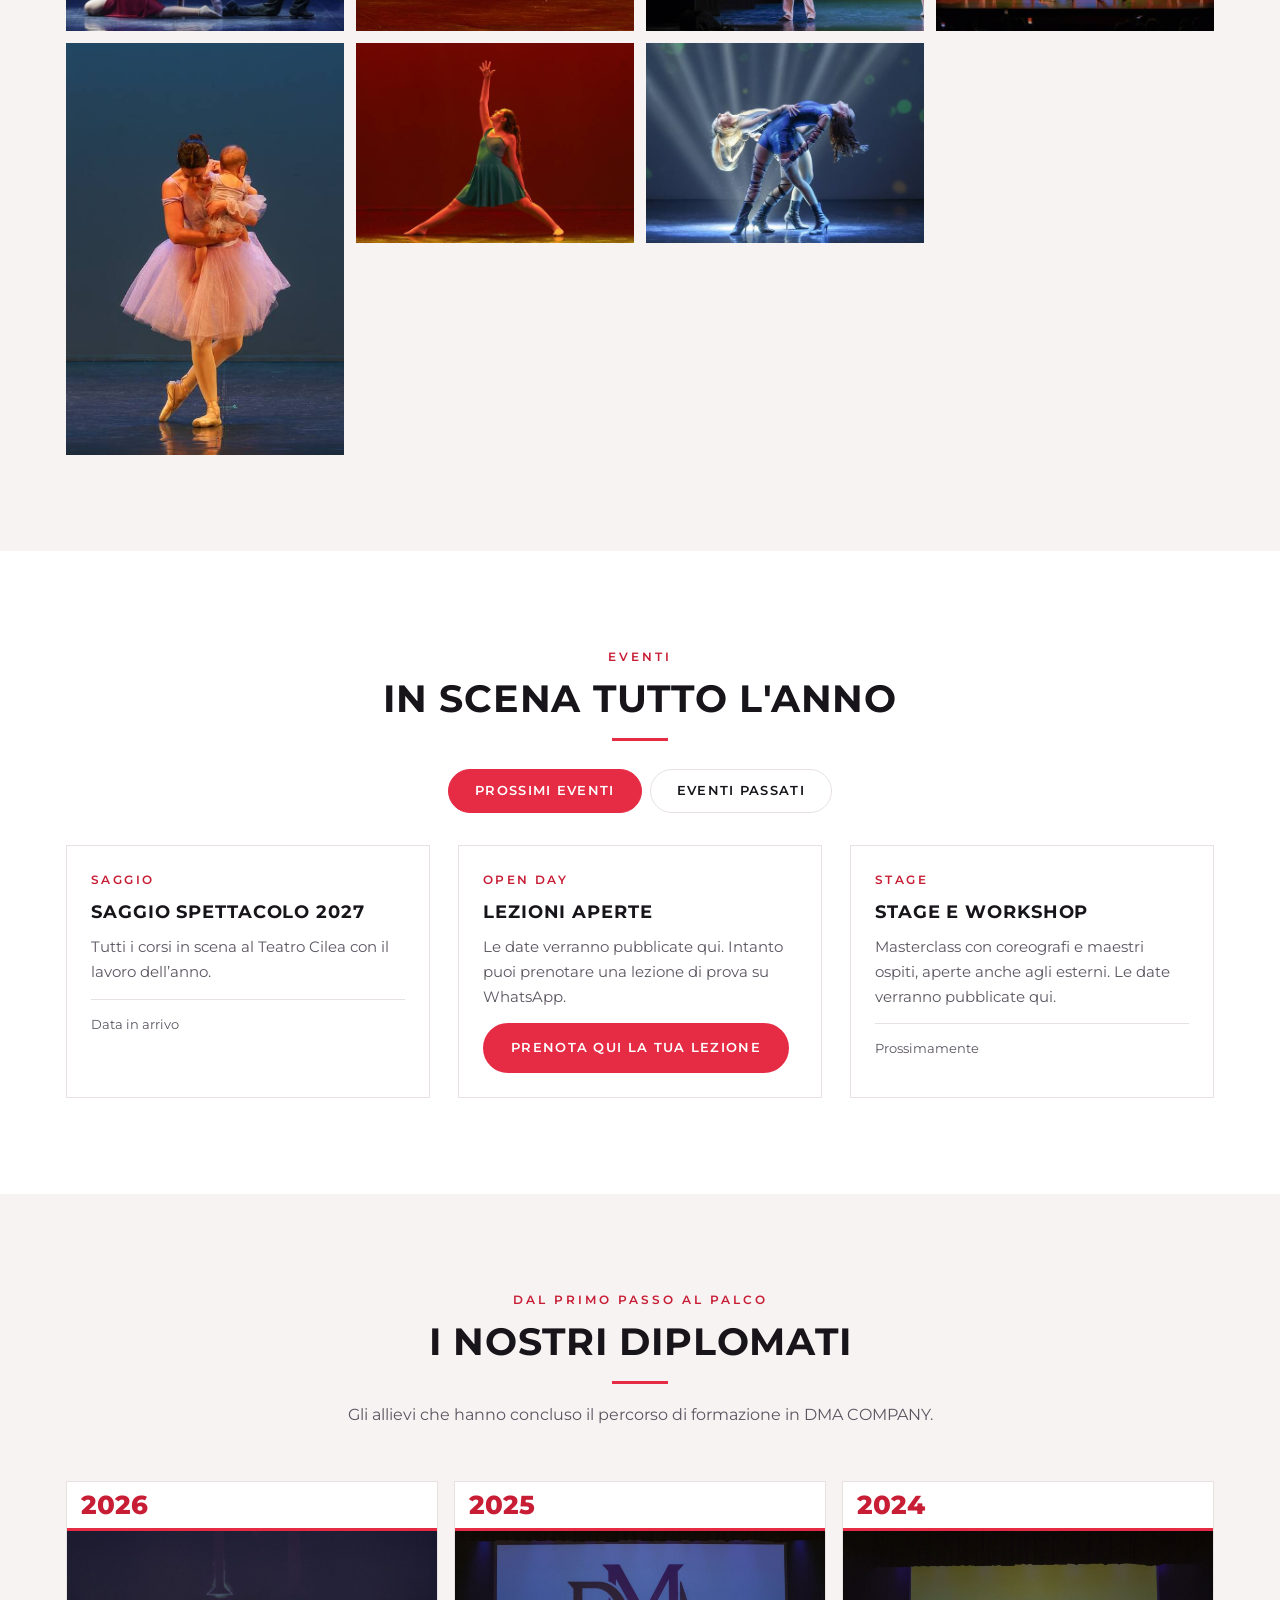
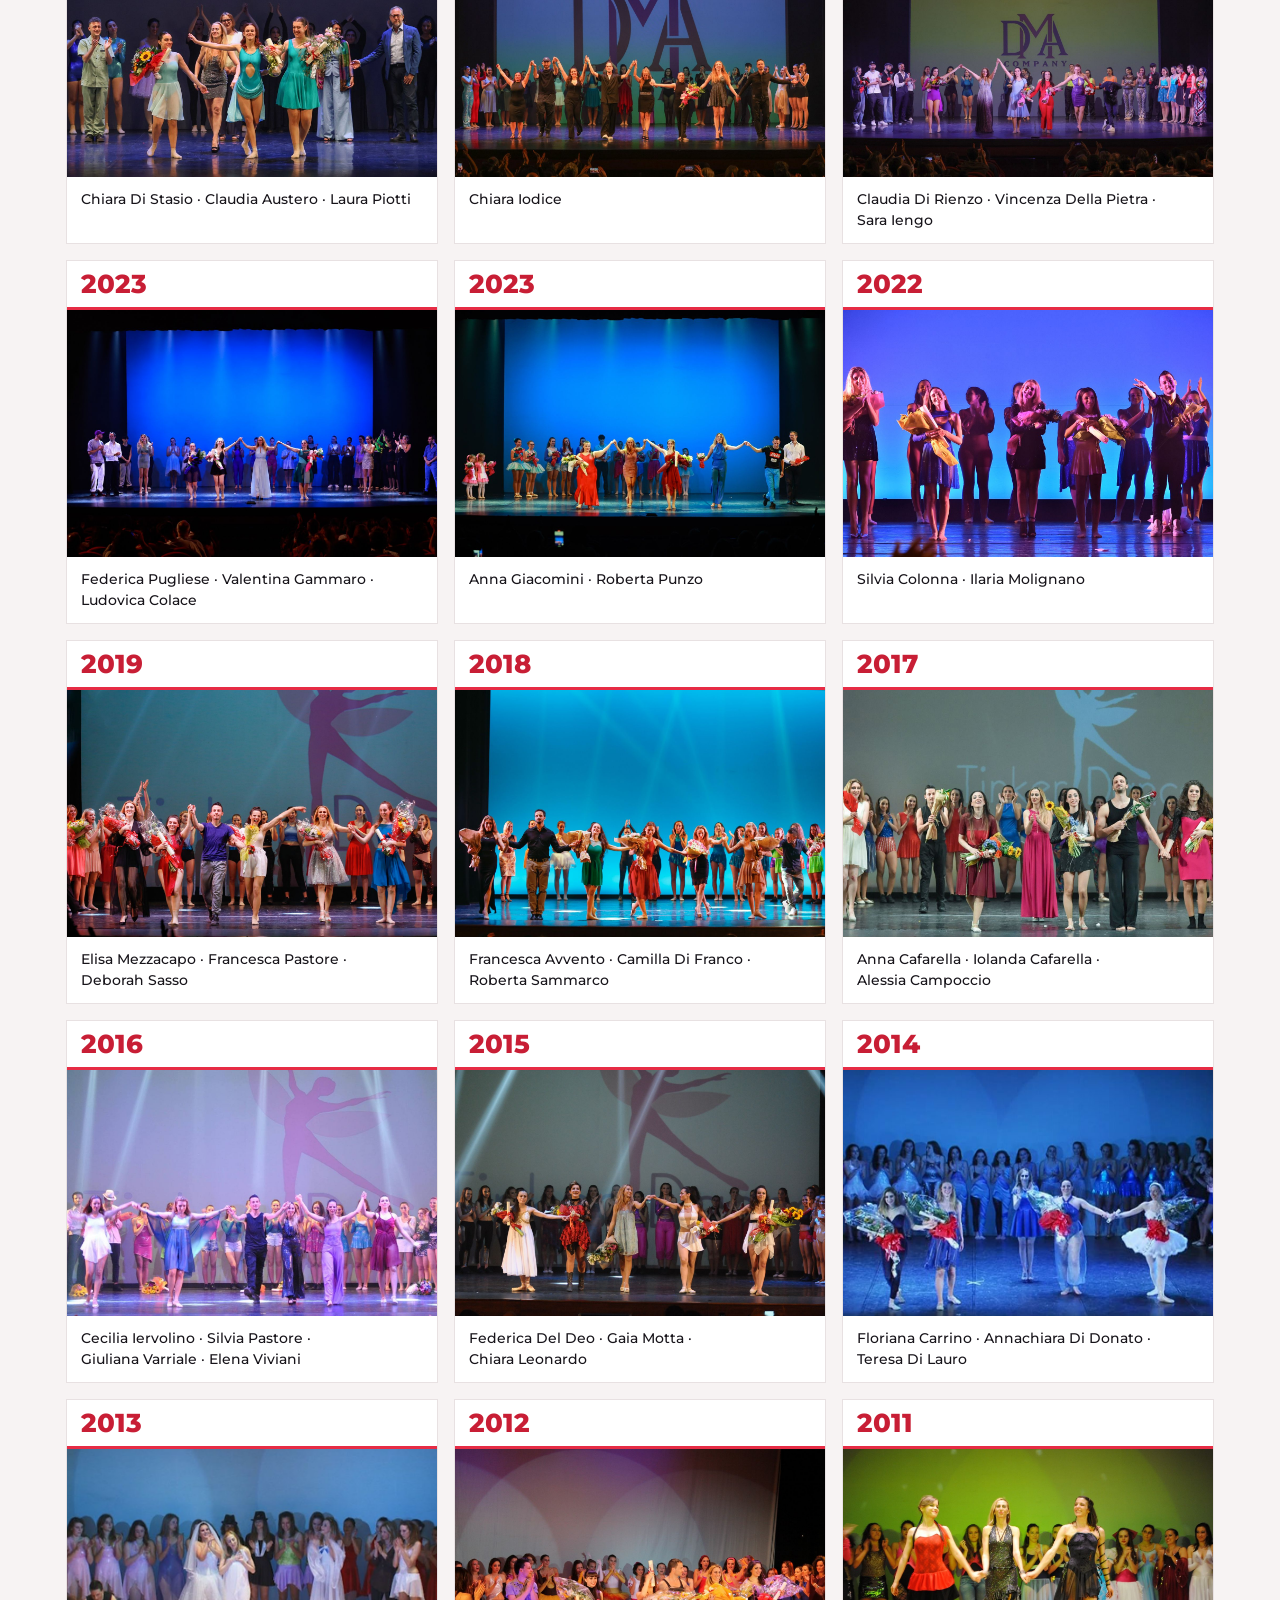
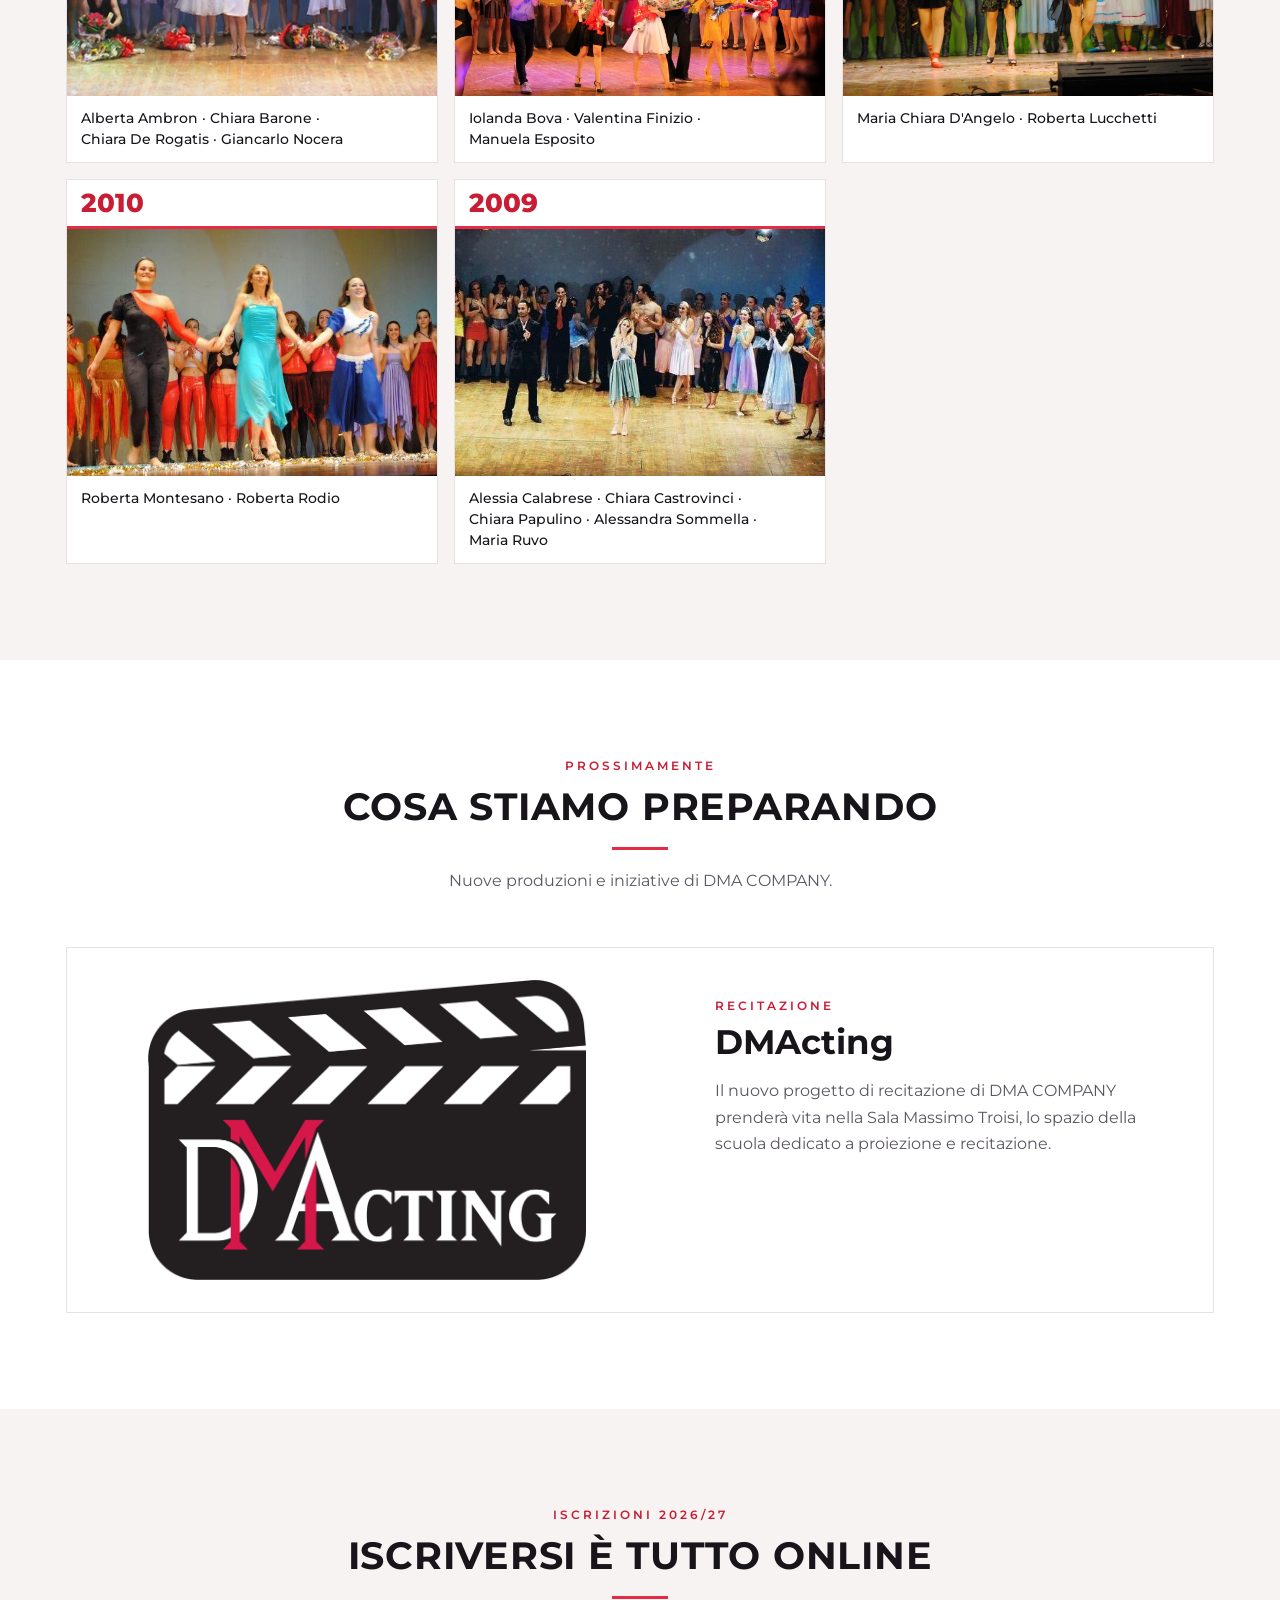
==== commit 5ccc0e10: "Anteprima: foto assistenti della stessa misura dei docenti Co-Authored-By: Claude Opus 5.5 <noreply@" ====
--- a/anteprima/index.html
+++ b/anteprima/index.html
@@ -101,7 +101,7 @@
 .fam div{padding:22px;border:1px solid var(--line);background:var(--card)}
 .fam h3{margin:0 0 6px;font-size:15px;text-transform:uppercase;letter-spacing:.05em}
 .fam p{margin:0;font-size:14px;color:var(--ink2)}
-.partners{display:grid;grid-template-columns:repeat(3,1fr);gap:24px}.partners>div,.partners>a{text-decoration:none;color:inherit;background:var(--card);border:1px solid var(--line);padding:28px;text-align:center}.partners img,.partners span{display:flex;align-items:center;justify-content:center;height:90px;margin:0 auto 16px;max-width:100%;object-fit:contain;border-radius:4px}.partners img{background:#fff;padding:8px}.partners span{background:var(--bg2);color:var(--ink2);font-size:13px;border:1px dashed var(--line)}.partners p{margin:0;color:var(--ink2);font-size:14px}.partners b{color:var(--ink)}.partners .pname{font-size:26px;font-weight:700;color:var(--ink);border-style:solid;letter-spacing:.02em}.partners a.pcard:hover{border-color:var(--rose)}.subhead{text-align:center;text-transform:uppercase;letter-spacing:.12em;font-size:16px;margin:48px 0 20px}.grid.docenti.assist{grid-template-columns:repeat(2,minmax(0,320px));justify-content:center;margin-top:0}.grid.docenti{grid-template-columns:repeat(4,1fr);margin-top:28px}.saggio.dir .img{min-height:420px;background:linear-gradient(135deg,#3A2A2B,#151112)}.grid.docenti .img{aspect-ratio:4/5}@media (max-width:980px){.partners,.grid.docenti,.grid.docenti.assist{grid-template-columns:1fr 1fr}}@media (max-width:620px){.partners,.grid.docenti{grid-template-columns:1fr}}
+.partners{display:grid;grid-template-columns:repeat(3,1fr);gap:24px}.partners>div,.partners>a{text-decoration:none;color:inherit;background:var(--card);border:1px solid var(--line);padding:28px;text-align:center}.partners img,.partners span{display:flex;align-items:center;justify-content:center;height:90px;margin:0 auto 16px;max-width:100%;object-fit:contain;border-radius:4px}.partners img{background:#fff;padding:8px}.partners span{background:var(--bg2);color:var(--ink2);font-size:13px;border:1px dashed var(--line)}.partners p{margin:0;color:var(--ink2);font-size:14px}.partners b{color:var(--ink)}.partners .pname{font-size:26px;font-weight:700;color:var(--ink);border-style:solid;letter-spacing:.02em}.partners a.pcard:hover{border-color:var(--rose)}.subhead{text-align:center;text-transform:uppercase;letter-spacing:.12em;font-size:16px;margin:48px 0 20px}.grid.docenti.assist{grid-template-columns:repeat(2,calc((100% - 84px)/4));justify-content:center;margin-top:0}.grid.docenti{grid-template-columns:repeat(4,1fr);margin-top:28px}.saggio.dir .img{min-height:420px;background:linear-gradient(135deg,#3A2A2B,#151112)}.grid.docenti .img{aspect-ratio:4/5}@media (max-width:980px){.partners,.grid.docenti,.grid.docenti.assist{grid-template-columns:1fr 1fr}}@media (max-width:620px){.partners,.grid.docenti,.grid.docenti.assist{grid-template-columns:1fr}}
 .menu a{white-space:nowrap}@media (max-width:1180px) and (min-width:761px){header.main .wrap{flex-wrap:nowrap;gap:12px}header.main .brand{gap:10px;flex-shrink:0}header.main .brand img{height:52px}header.main .brand img.word{height:17px}header.main .brand small{font-size:11px;letter-spacing:.05em}header.main .menu{display:flex!important;position:static;flex-direction:row;flex-wrap:nowrap;gap:clamp(7px,1.1vw,20px);padding:0;box-shadow:none;background:none}header.main .menu a{display:inline-block;padding:6px 0;border-bottom:2px solid transparent;font-size:clamp(9.5px,1.08vw,13px);letter-spacing:.04em}header.main .burger{display:none!important}}@media (max-width:760px){.menu{display:none;position:absolute;left:0;right:0;top:100%;background:#fff;flex-direction:column;gap:0;padding:8px 16px 16px;box-shadow:0 10px 20px rgba(0,0,0,.08)}.menu.open{display:flex}.menu a{display:block;padding:12px 0;border-bottom:1px solid #F0EAEA}.burger{display:grid;place-items:center}}
 .dove{display:grid;grid-template-columns:1.4fr 1fr;border:1px solid var(--line);background:var(--card)}.dove .map{min-height:380px;background:var(--bg2);position:relative}.maplo{position:absolute;inset:0;width:100%;border:0;background:var(--bg2);color:var(--ink);font:inherit;cursor:pointer;display:grid;place-content:center;gap:6px;padding:20px;text-align:center}.maplo b{font-size:14px;text-transform:uppercase;letter-spacing:.12em;color:var(--rose)}.maplo span{font-size:12.5px;color:var(--ink2);max-width:34ch}.dove .map iframe{position:absolute;inset:0;width:100%;height:100%;border:0}.dove iframe{position:relative}.dove iframe{width:100%;height:100%;min-height:380px;border:0;display:block}.dove .info{padding:40px}.dove h3{margin:0 0 6px;text-transform:uppercase;font-size:14px;letter-spacing:.1em;color:var(--rose-d)}.dove p{margin:0 0 22px;color:var(--ink2)}@media (max-width:980px){.dove{grid-template-columns:1fr}.dove .info{padding:28px 20px}}
 .gal{display:grid;grid-template-columns:repeat(4,1fr);grid-auto-rows:200px;gap:12px}.gal .g{border:0;padding:0;background:#1A1517 center/cover no-repeat;cursor:pointer;display:grid;place-items:center;color:#8E878A;font-size:13px}.gal.spazi{grid-template-columns:repeat(7,1fr);grid-auto-rows:150px;margin-top:12px}.gal .g.big{grid-column:span 2;grid-row:span 2}.gal .g.tall{grid-row:span 2}.gal .g.ph{cursor:default;background:var(--bg2);border:1px dashed var(--line)}.gal button.g:hover{filter:brightness(1.1)}.lb{position:fixed;inset:0;z-index:100;background:rgba(0,0,0,.92);display:grid;place-items:center;padding:24px}.lb[hidden]{display:none}.lb img{max-width:100%;max-height:90vh}.lb-n{position:absolute;top:50%;transform:translateY(-50%);background:rgba(0,0,0,.35);border:0;color:#fff;font-size:44px;width:52px;height:72px;cursor:pointer;line-height:1;border-radius:8px}.lb-p{left:10px}.lb-s{right:10px}.lb.one .lb-n{display:none}.lb-x{position:absolute;top:12px;right:16px;background:none;border:0;color:#fff;font-size:40px;cursor:pointer;line-height:1}@media (max-width:980px){.gal.spazi{grid-template-columns:repeat(4,1fr)}}@media (max-width:760px){.gal,.gal.spazi{grid-template-columns:1fr 1fr;grid-auto-rows:150px}}
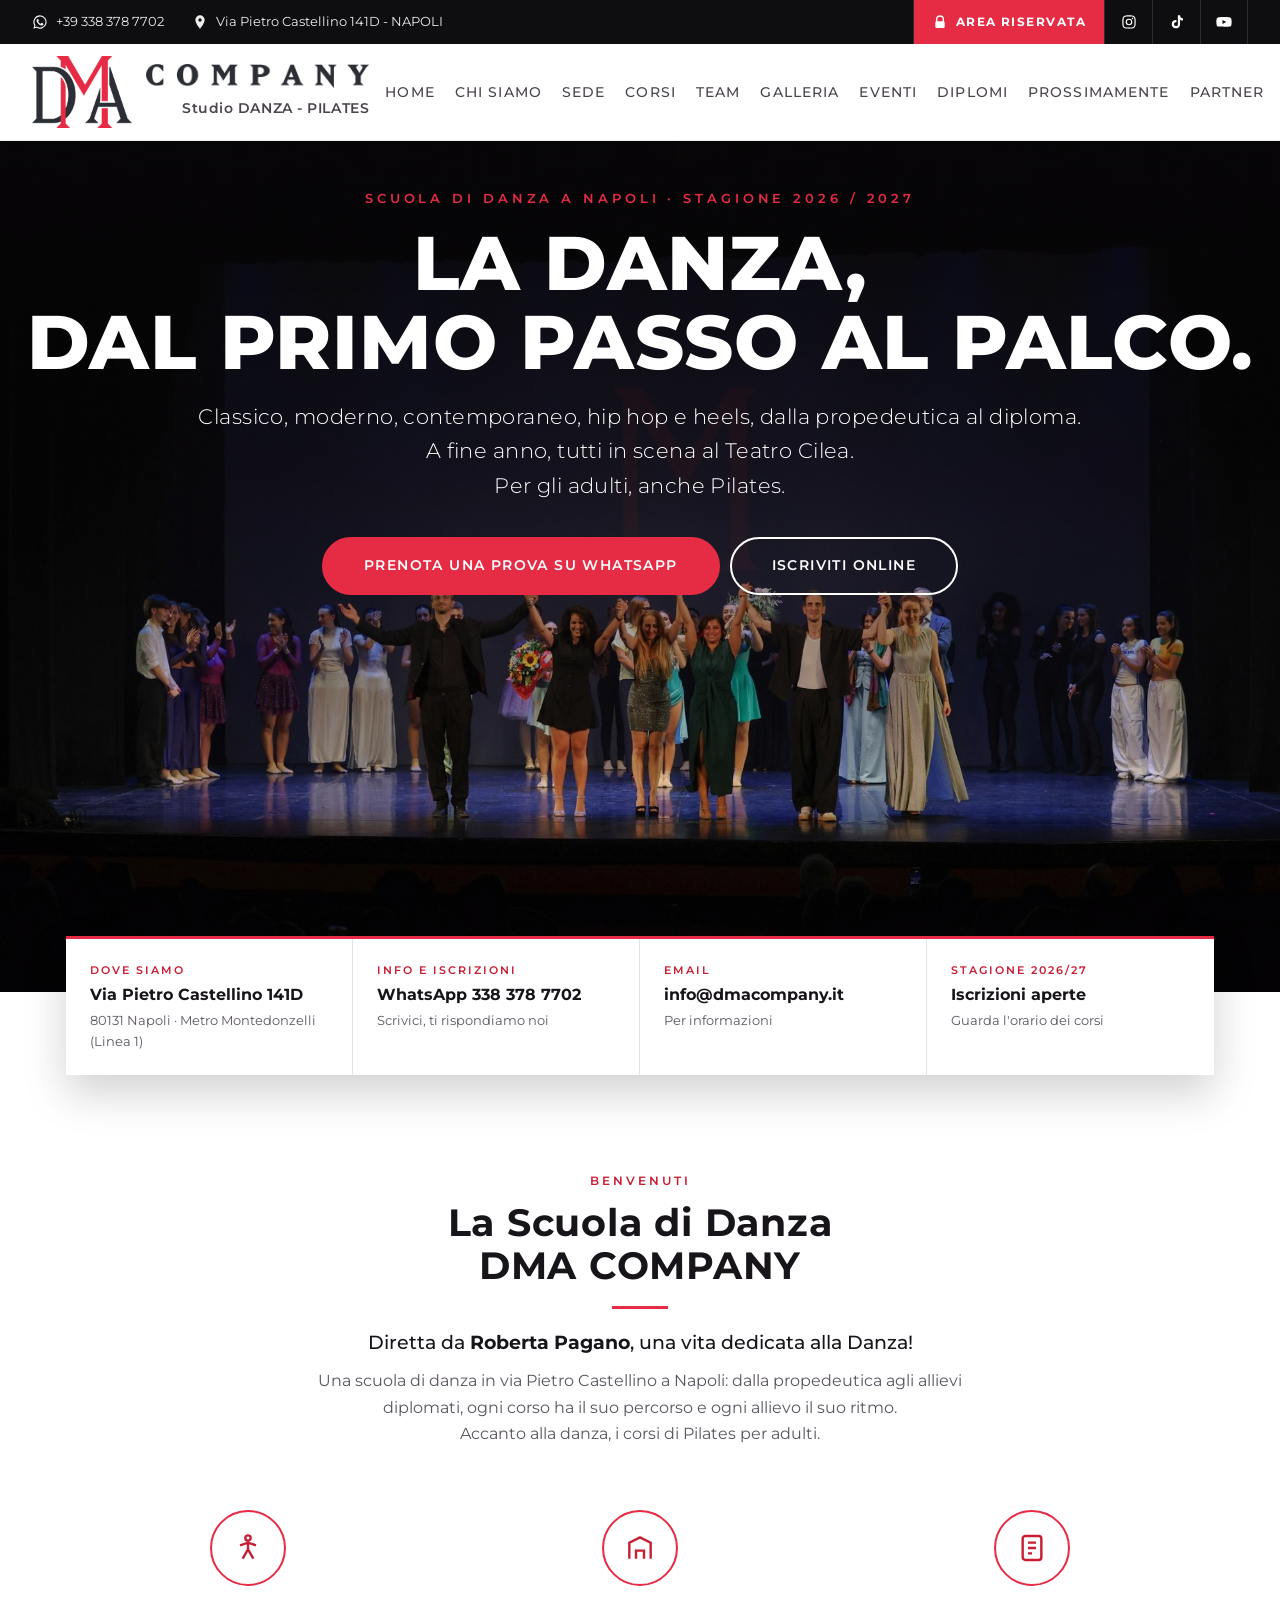
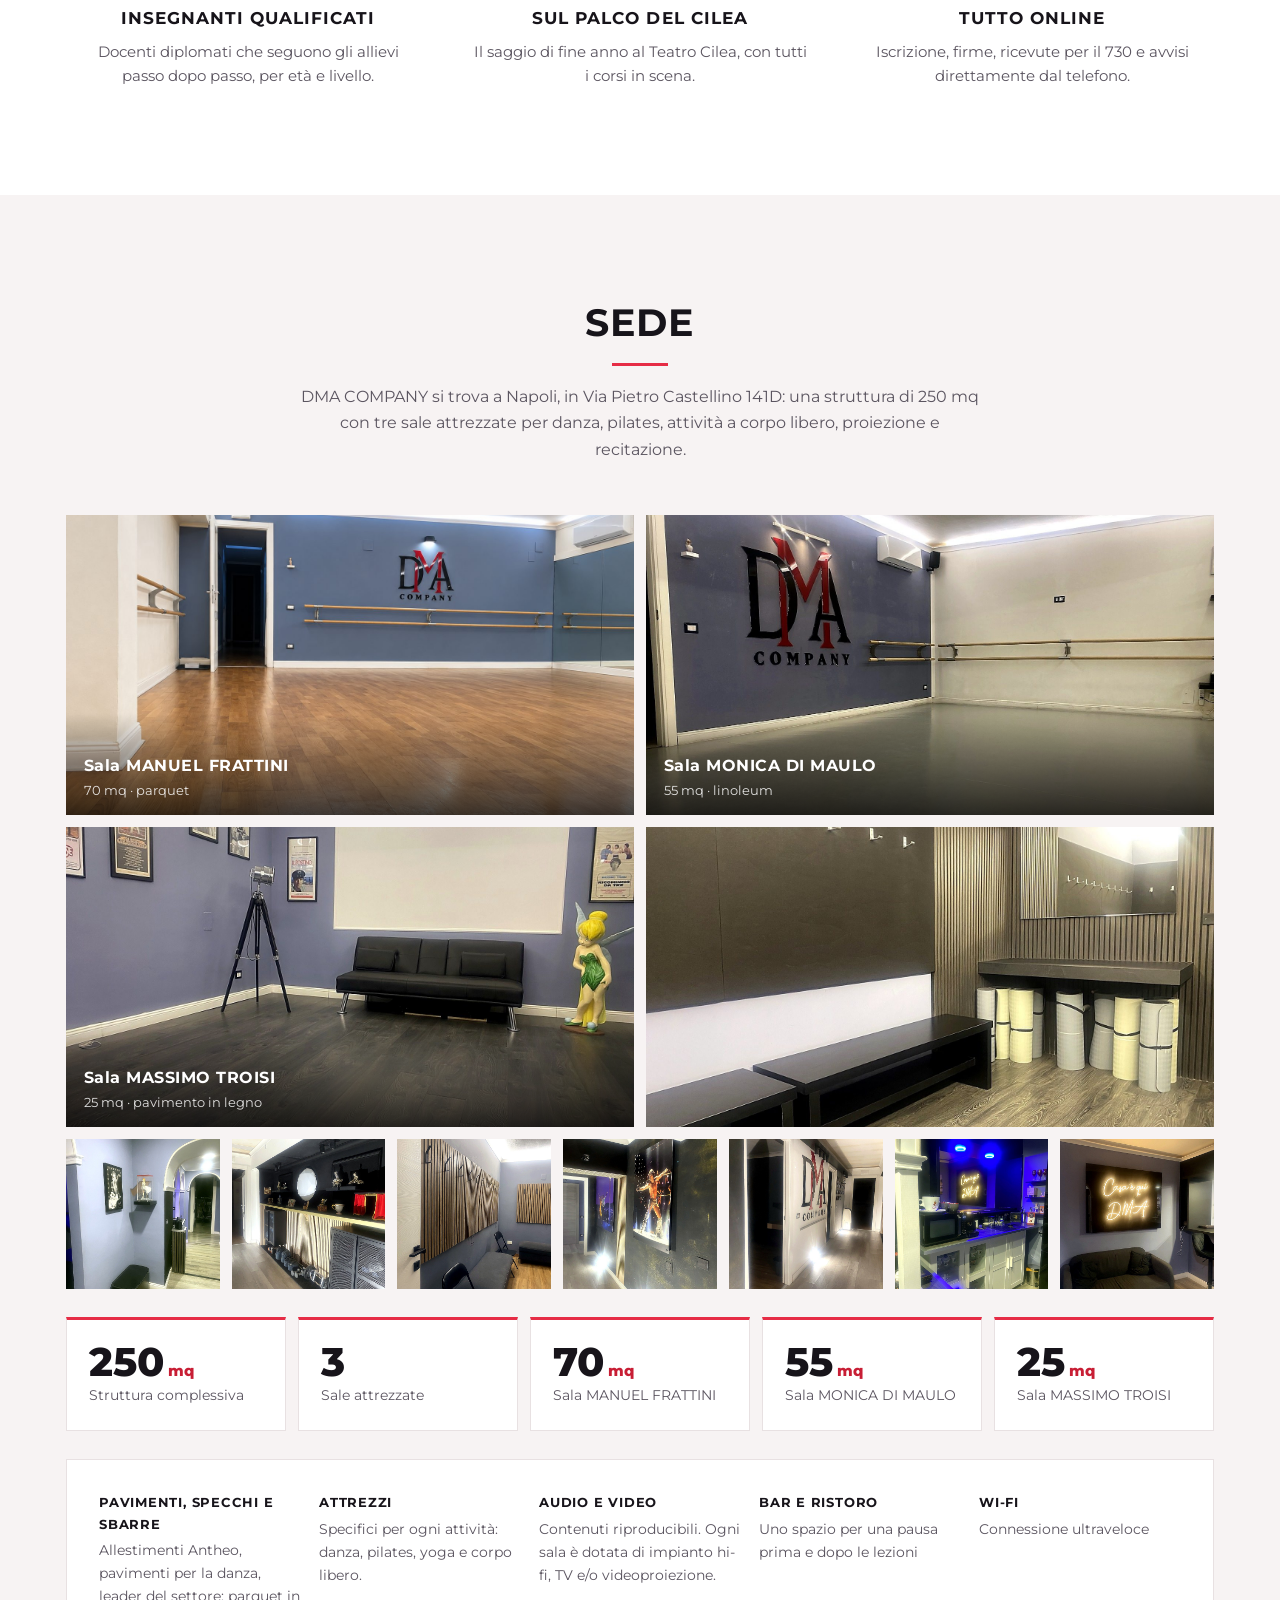
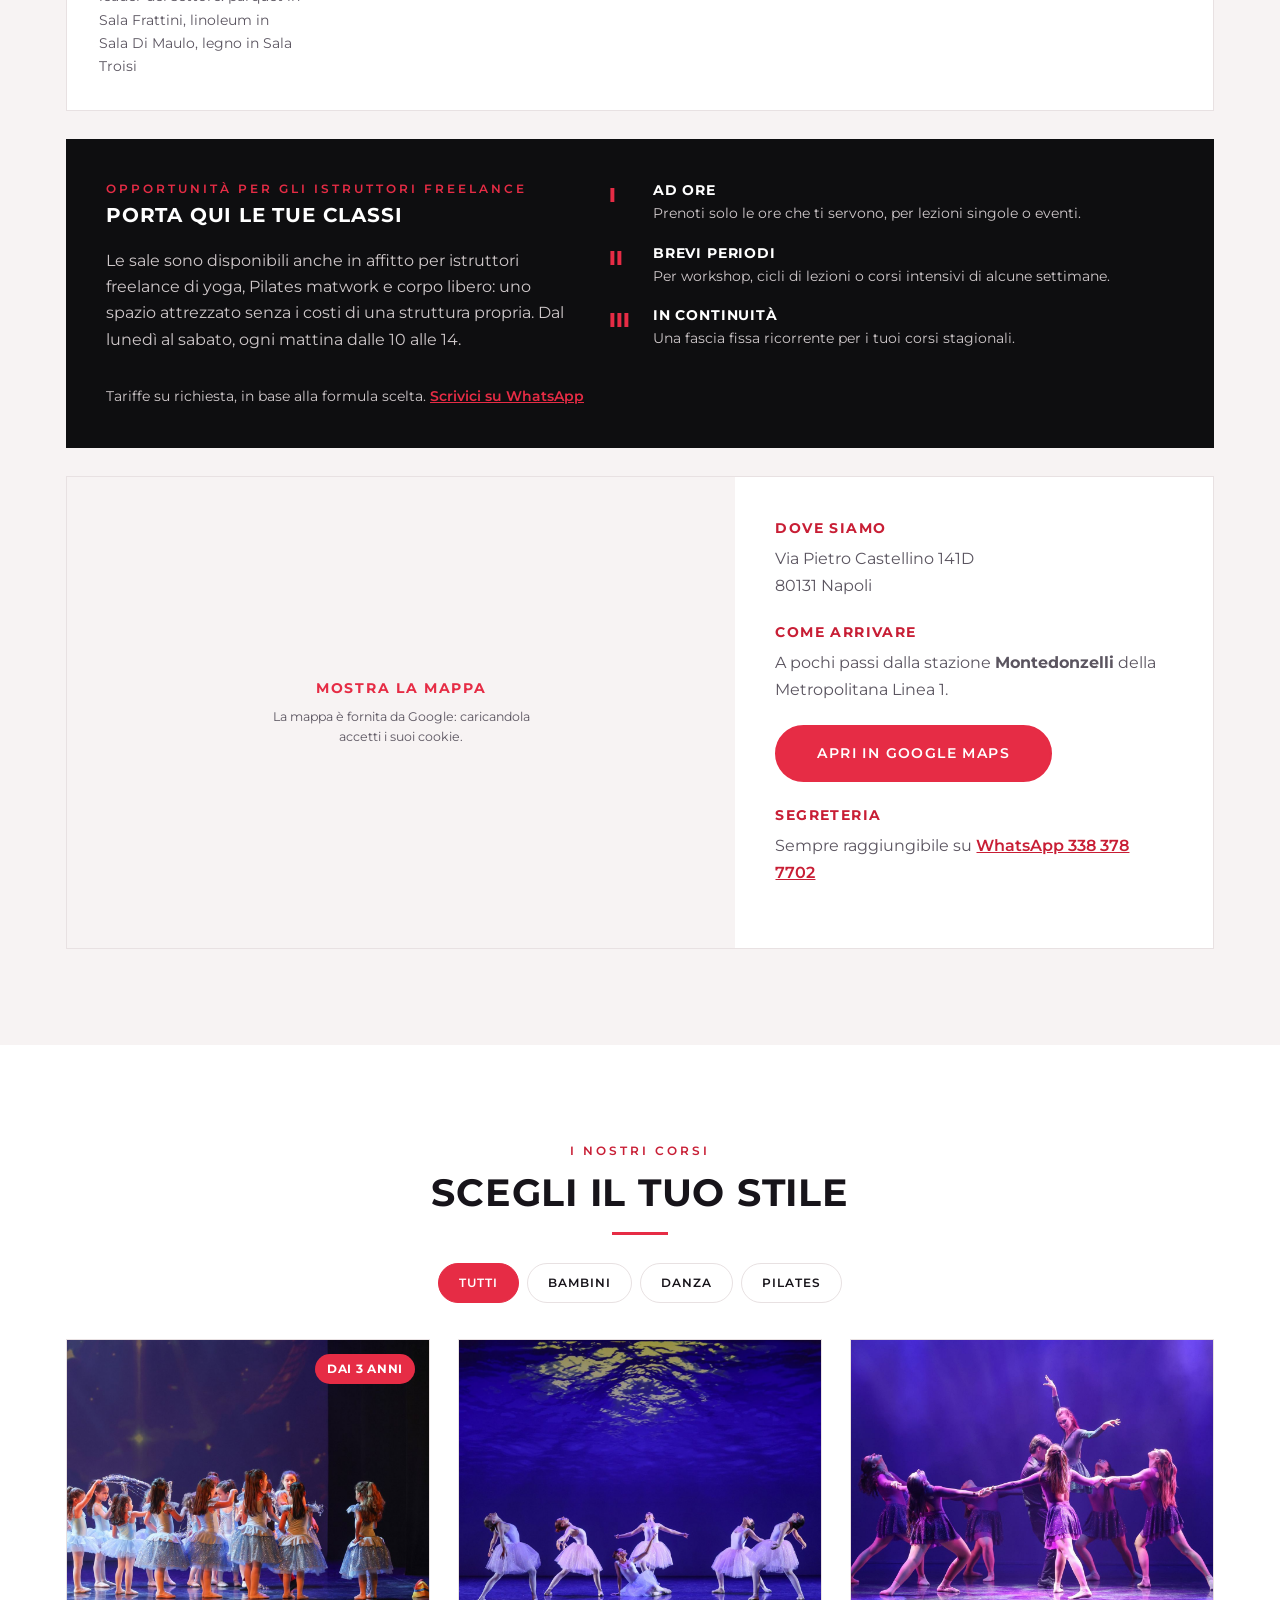
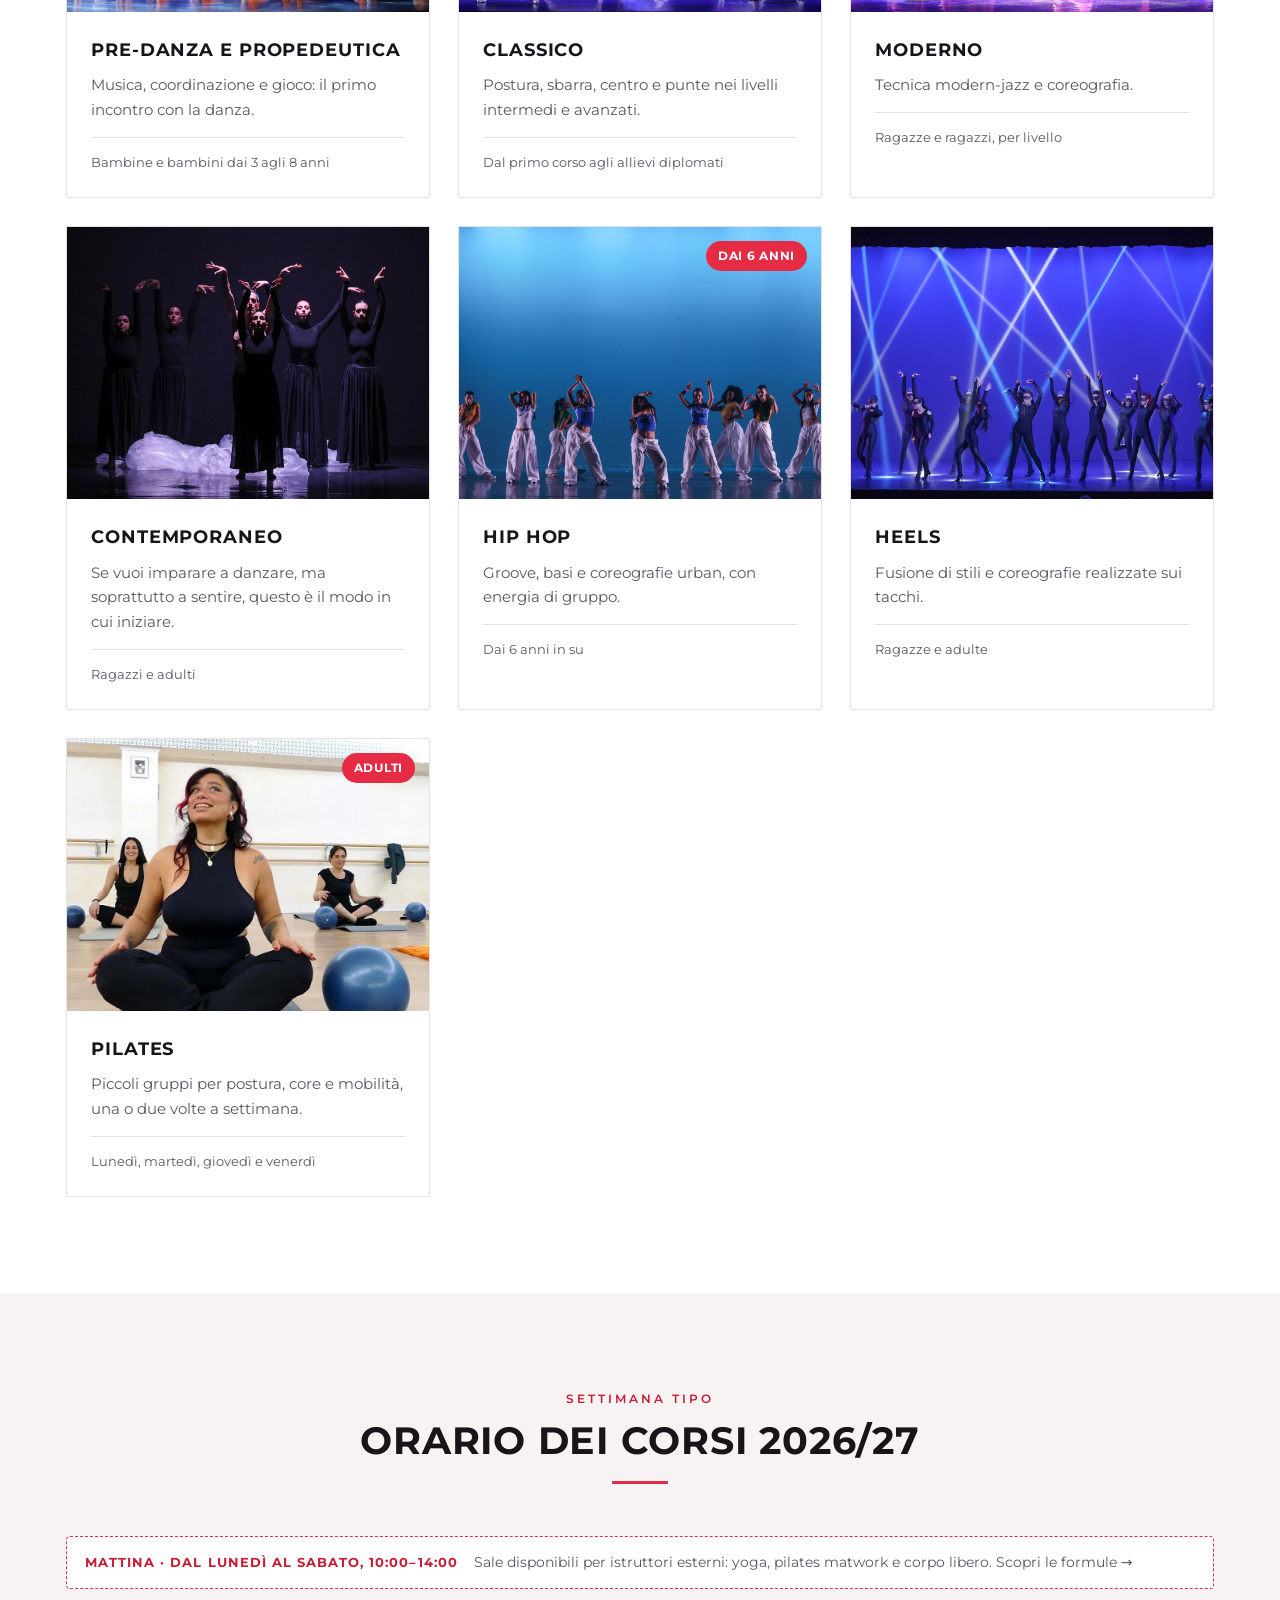
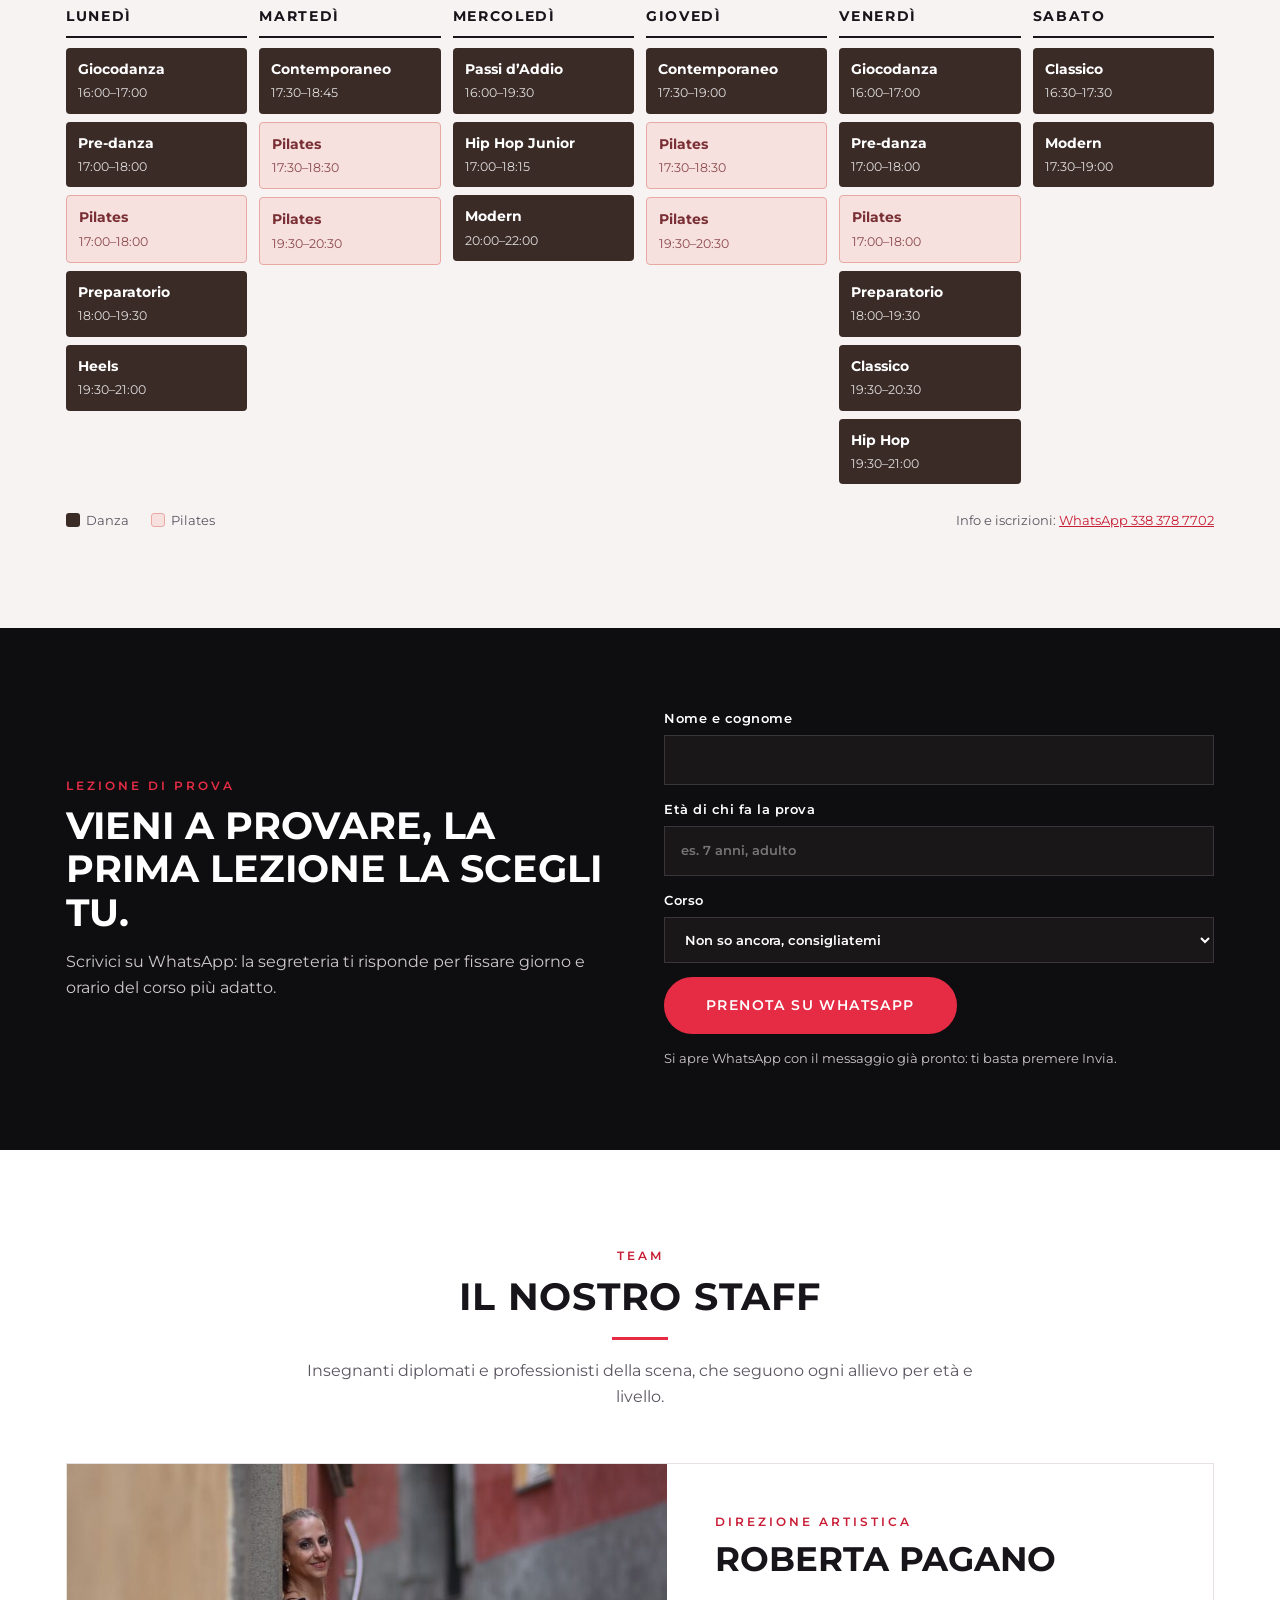
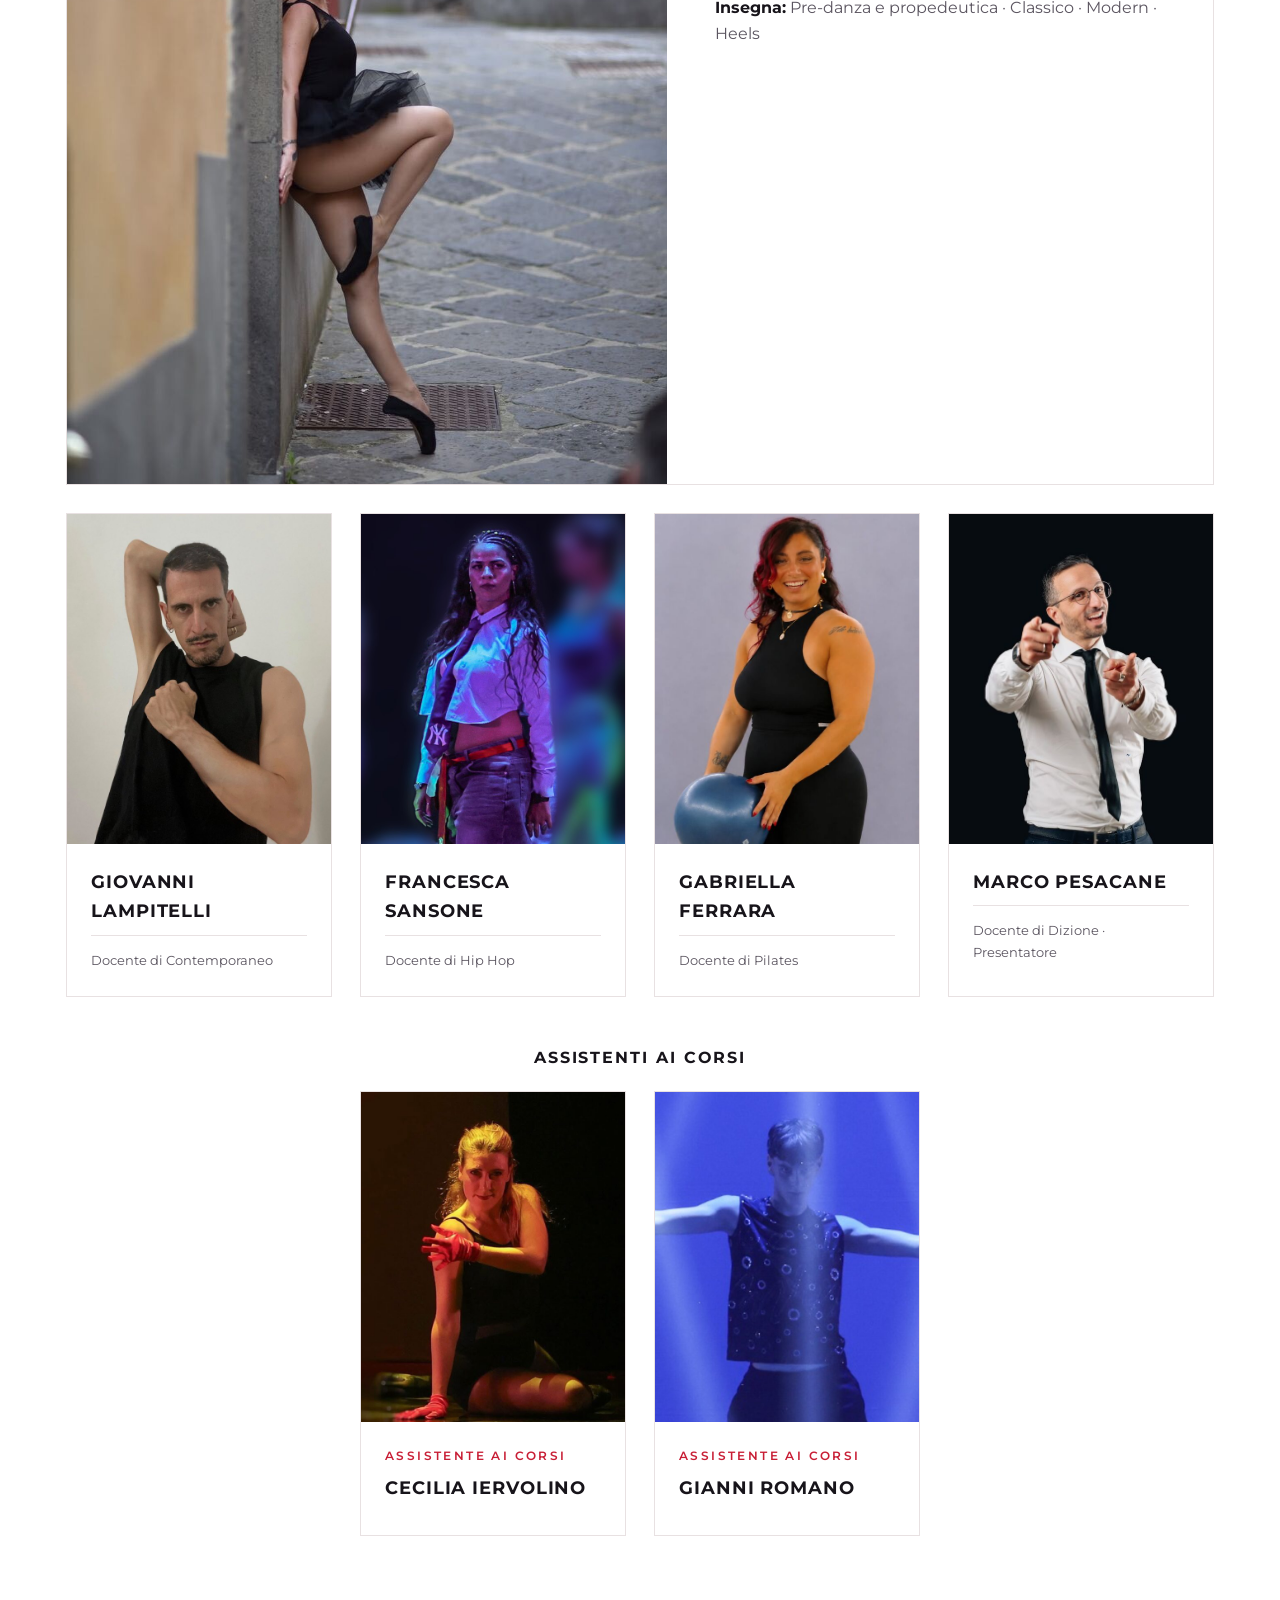
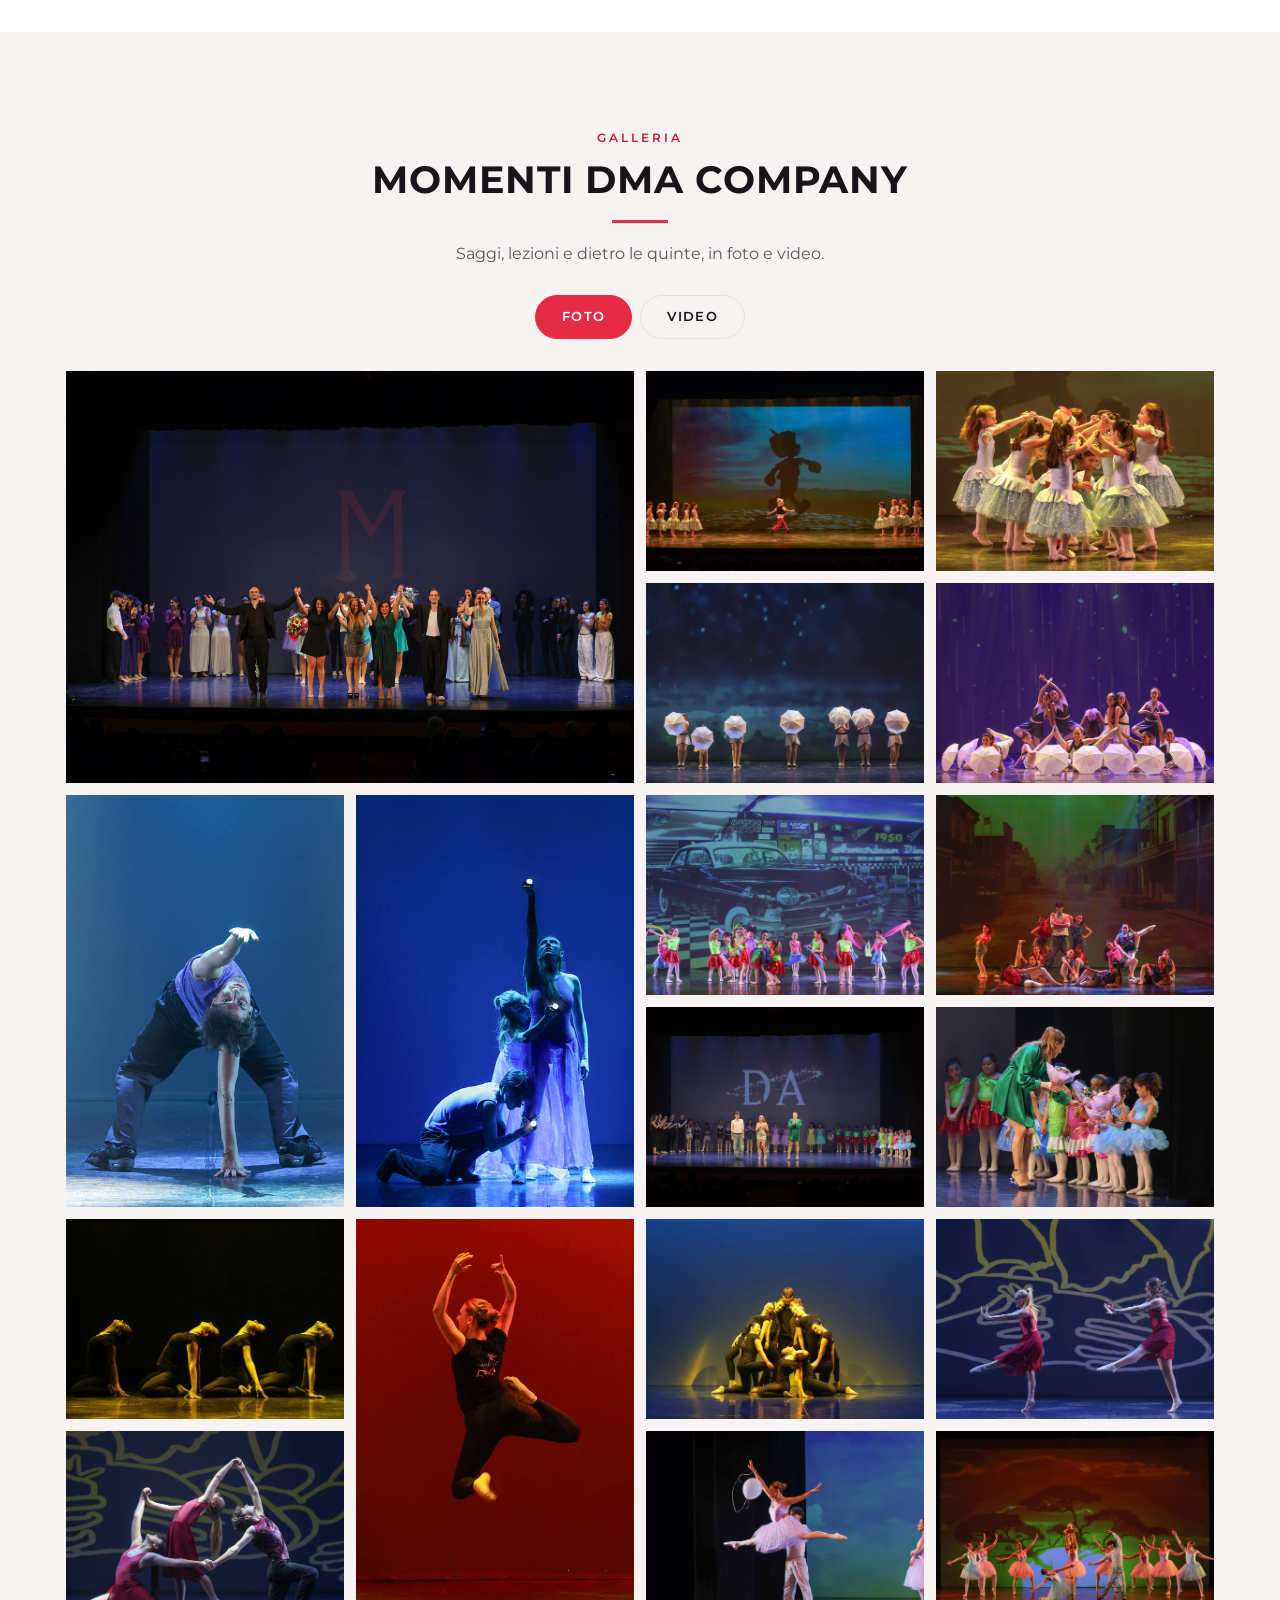
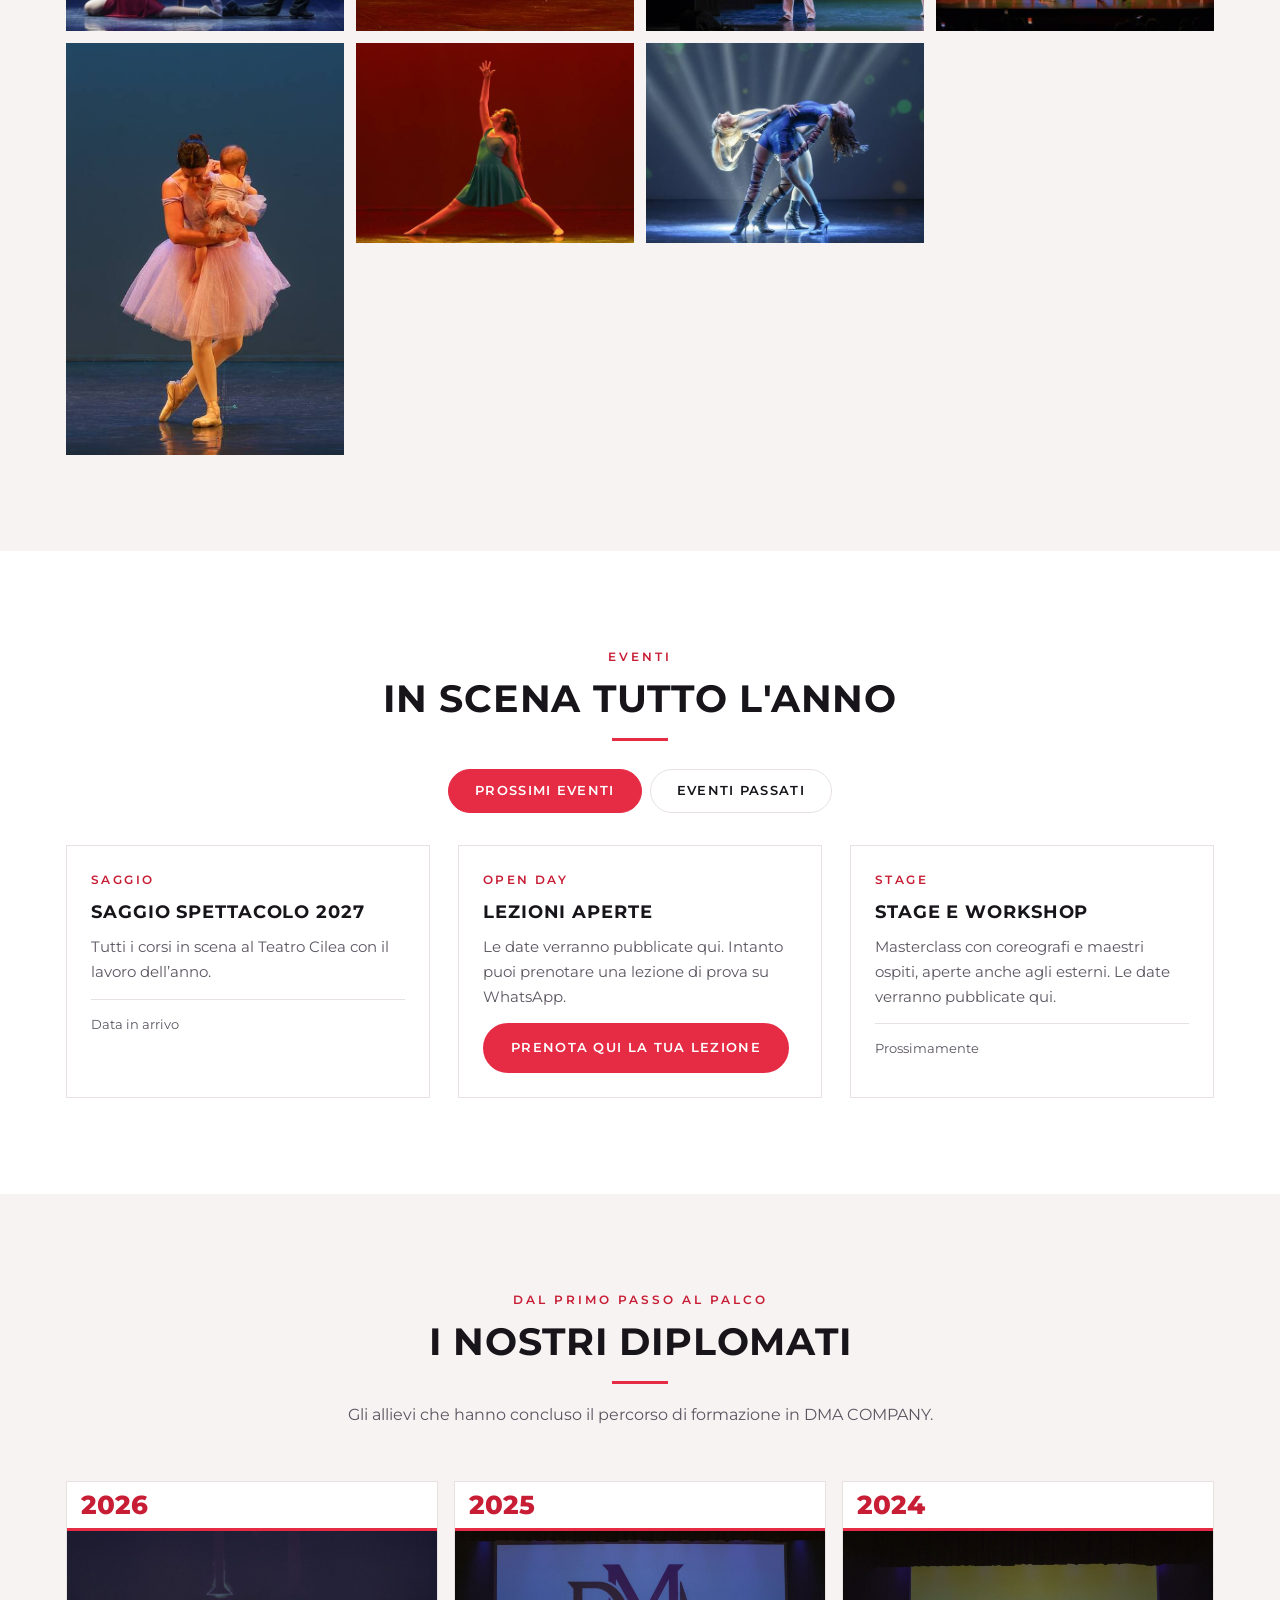
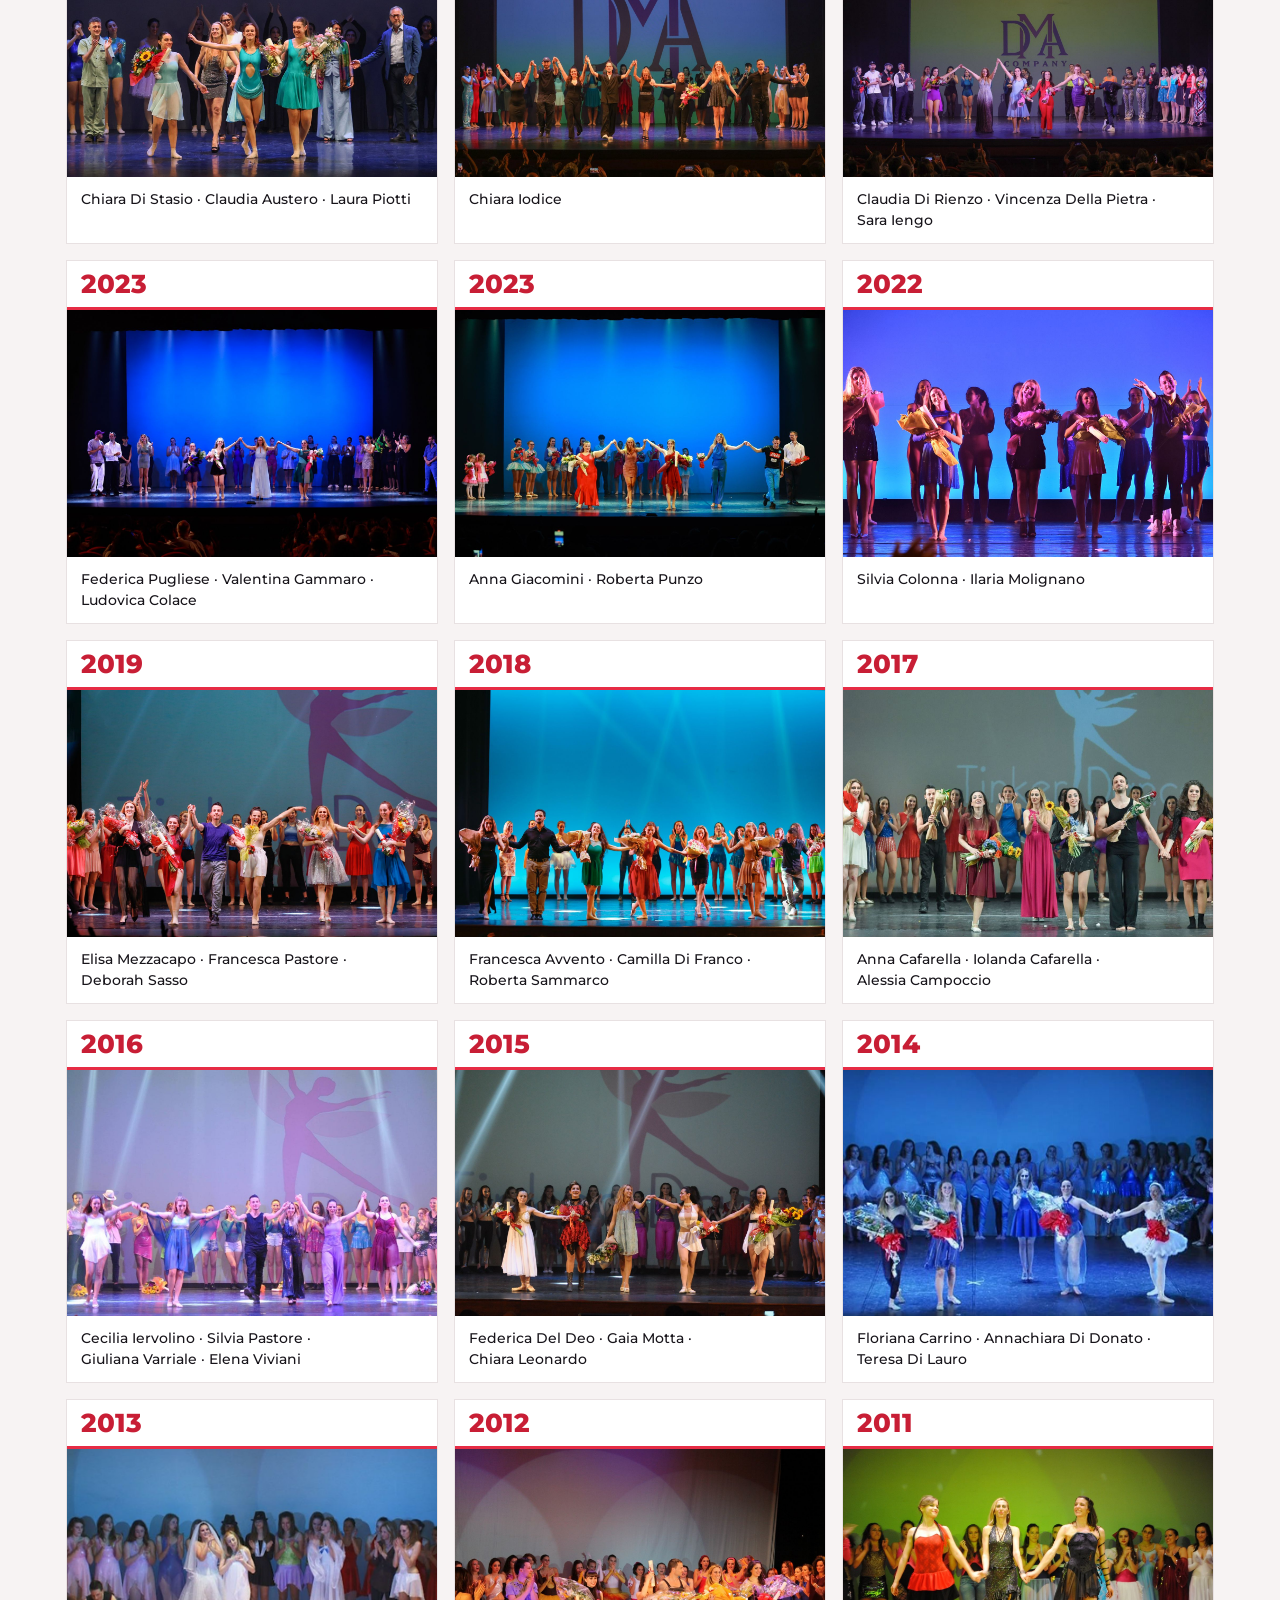
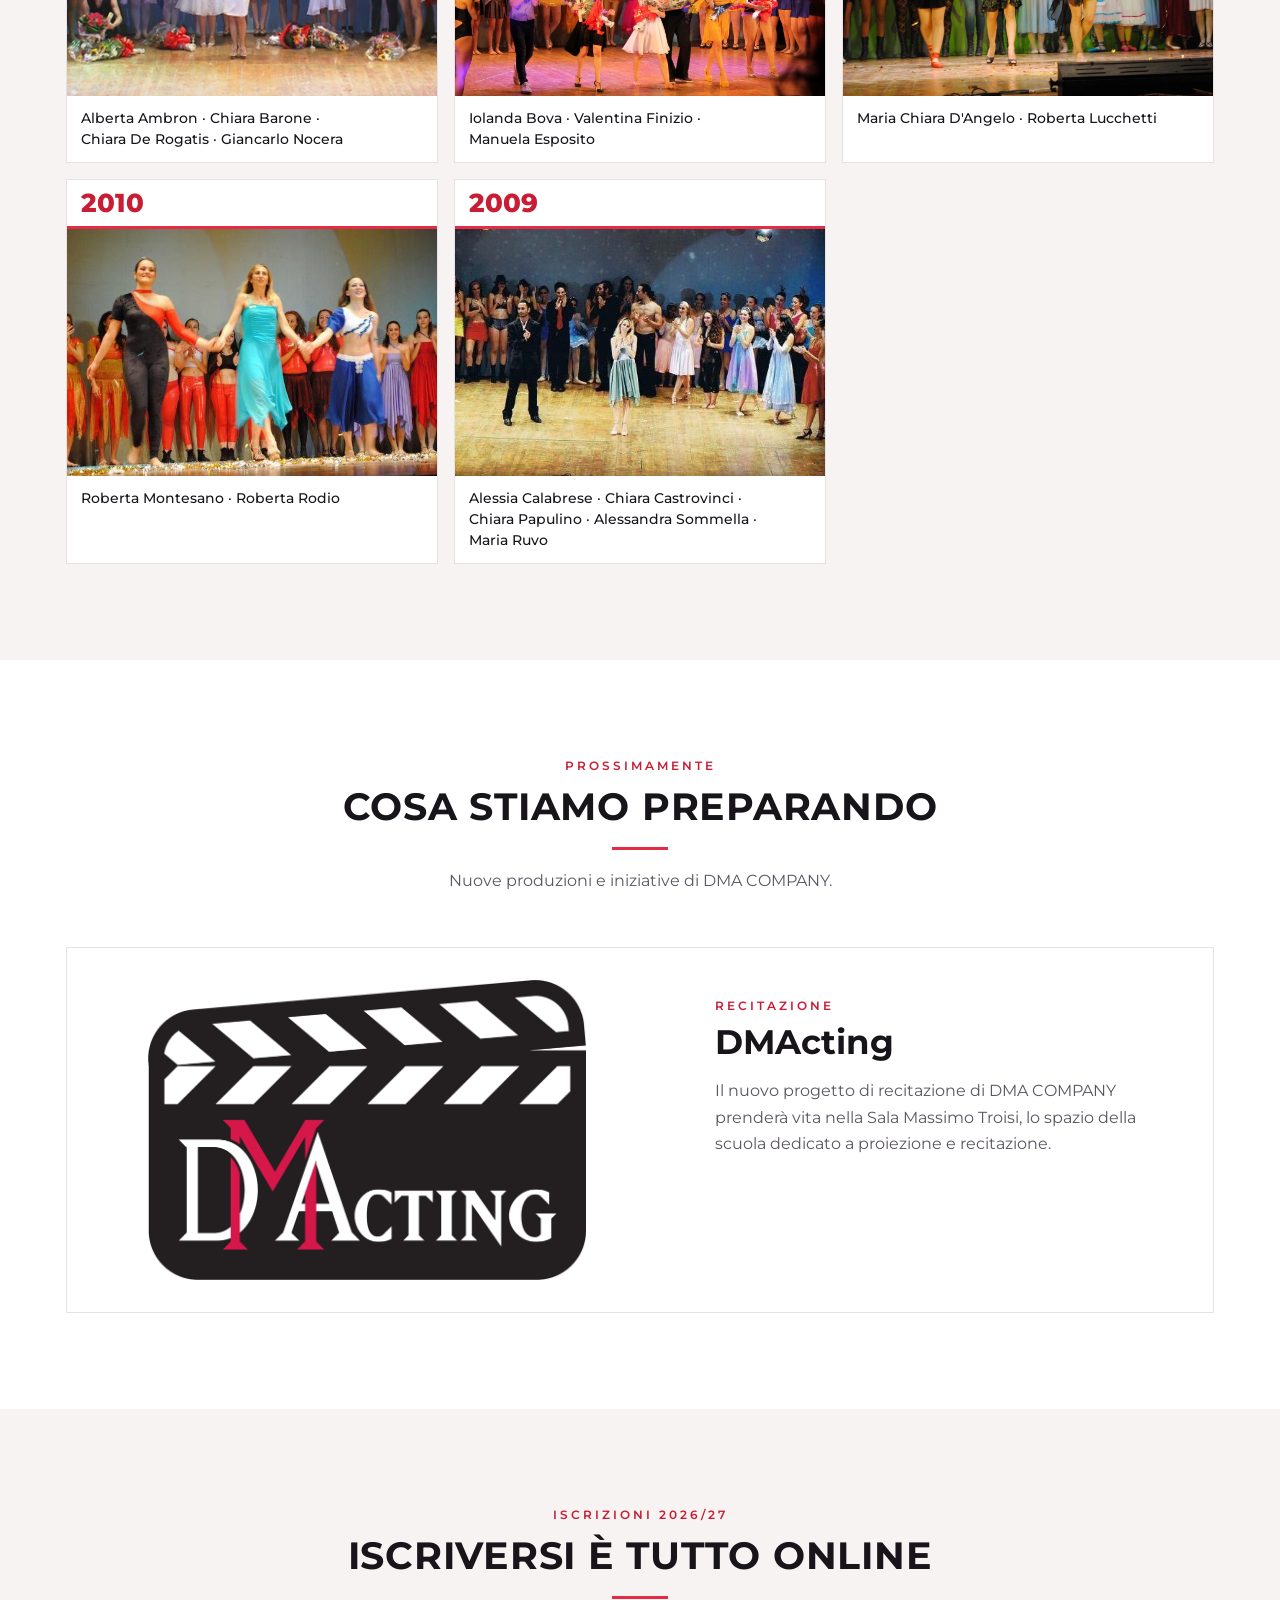
==== commit 664dfd68: "Anteprima: foto Giovanni Lampitelli nel team Co-Authored-By: Claude Opus 5.5 <noreply@anthropic.com>" ====
--- a/anteprima/index.html
+++ b/anteprima/index.html
@@ -256,7 +256,7 @@
 <section id="docenti"><div class="wrap">
  <div class="head"><div class="kick">Team</div><h2>Il nostro staff</h2><p>Insegnanti diplomati e professionisti della scena, che seguono ogni allievo per età e livello.</p></div>
  <div class="saggio dir"><div class="img" id="foto-pagano" style="background:#8A3A36 url(doc-pagano.jpg) 45% 50%/cover no-repeat;min-height:620px;font-size:0" role="img" aria-label="Roberta Pagano, direttrice artistica"></div><div class="txt"><div class="kick">Direzione artistica</div><h2>Roberta Pagano</h2><p><b style="color:var(--ink)">Insegna:</b> Pre-danza e propedeutica · Classico · Modern · Heels</p></div></div>
- <div class="grid docenti"><article><div class="img">Foto docente</div><div class="txt"><h3>Giovanni Lampitelli</h3><small>Docente di Contemporaneo</small></div></article><article><div class="img" style="background:#2A1F4A url(doc-sansone.jpg) center 20%/cover no-repeat;font-size:0" role="img" aria-label="Francesca Sansone, docente di Hip Hop"></div><div class="txt"><h3>Francesca Sansone</h3><small>Docente di Hip Hop</small></div></article><article><div class="img" style="background:#C9C6D6 url(doc-ferrara.jpg) center 15%/cover no-repeat;font-size:0" role="img" aria-label="Gabriella Ferrara, docente di Pilates"></div><div class="txt"><h3>Gabriella Ferrara</h3><small>Docente di Pilates</small></div></article><article><div class="img" style="background:#050608 url(doc-pesacane.jpg) center 20%/cover no-repeat;font-size:0" role="img" aria-label="Marco Pesacane, docente di Dizione e presentatore"></div><div class="txt"><h3>Marco Pesacane</h3><small>Docente di Dizione · Presentatore</small></div></article></div>
+ <div class="grid docenti"><article><div class="img" style="background:#E9E7E4 url(doc-lampitelli.jpg) center 20%/cover no-repeat;font-size:0" role="img" aria-label="Giovanni Lampitelli, docente di Contemporaneo"></div><div class="txt"><h3>Giovanni Lampitelli</h3><small>Docente di Contemporaneo</small></div></article><article><div class="img" style="background:#2A1F4A url(doc-sansone.jpg) center 20%/cover no-repeat;font-size:0" role="img" aria-label="Francesca Sansone, docente di Hip Hop"></div><div class="txt"><h3>Francesca Sansone</h3><small>Docente di Hip Hop</small></div></article><article><div class="img" style="background:#C9C6D6 url(doc-ferrara.jpg) center 15%/cover no-repeat;font-size:0" role="img" aria-label="Gabriella Ferrara, docente di Pilates"></div><div class="txt"><h3>Gabriella Ferrara</h3><small>Docente di Pilates</small></div></article><article><div class="img" style="background:#050608 url(doc-pesacane.jpg) center 20%/cover no-repeat;font-size:0" role="img" aria-label="Marco Pesacane, docente di Dizione e presentatore"></div><div class="txt"><h3>Marco Pesacane</h3><small>Docente di Dizione · Presentatore</small></div></article></div>
  <h3 class="subhead">Assistenti ai corsi</h3>
  <div class="grid docenti assist"><article><div class="img" style="background:#2A1A10 url(doc-iervolino.jpg) center 20%/cover no-repeat;font-size:0" role="img" aria-label="Cecilia Iervolino, assistente ai corsi"></div><div class="txt"><div class="ek">Assistente ai corsi</div><h3>Cecilia Iervolino</h3></div></article><article><div class="img" style="background:#4F5FEF url(doc-romano.jpg) center top/cover no-repeat;font-size:0" role="img" aria-label="Gianni Romano, assistente ai corsi"></div><div class="txt"><div class="ek">Assistente ai corsi</div><h3>Gianni Romano</h3></div></article></div>
 </div></section>
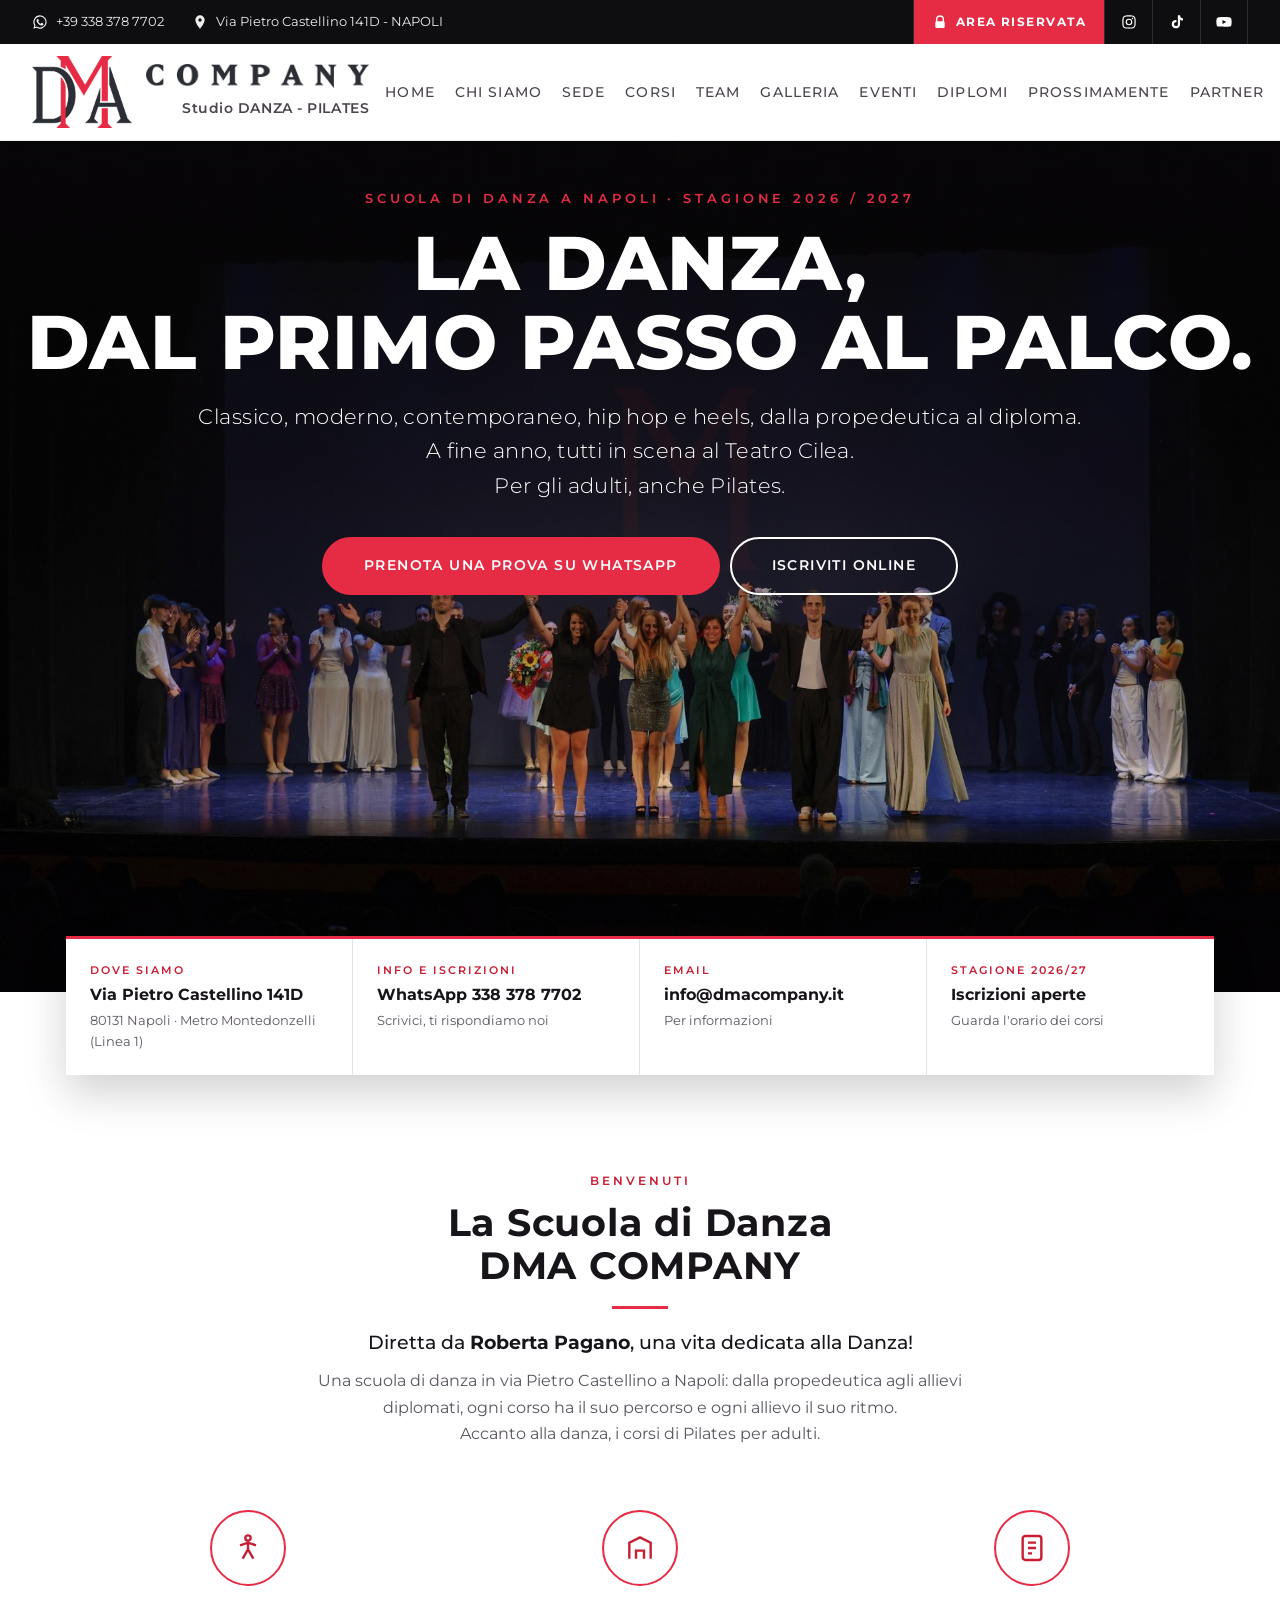
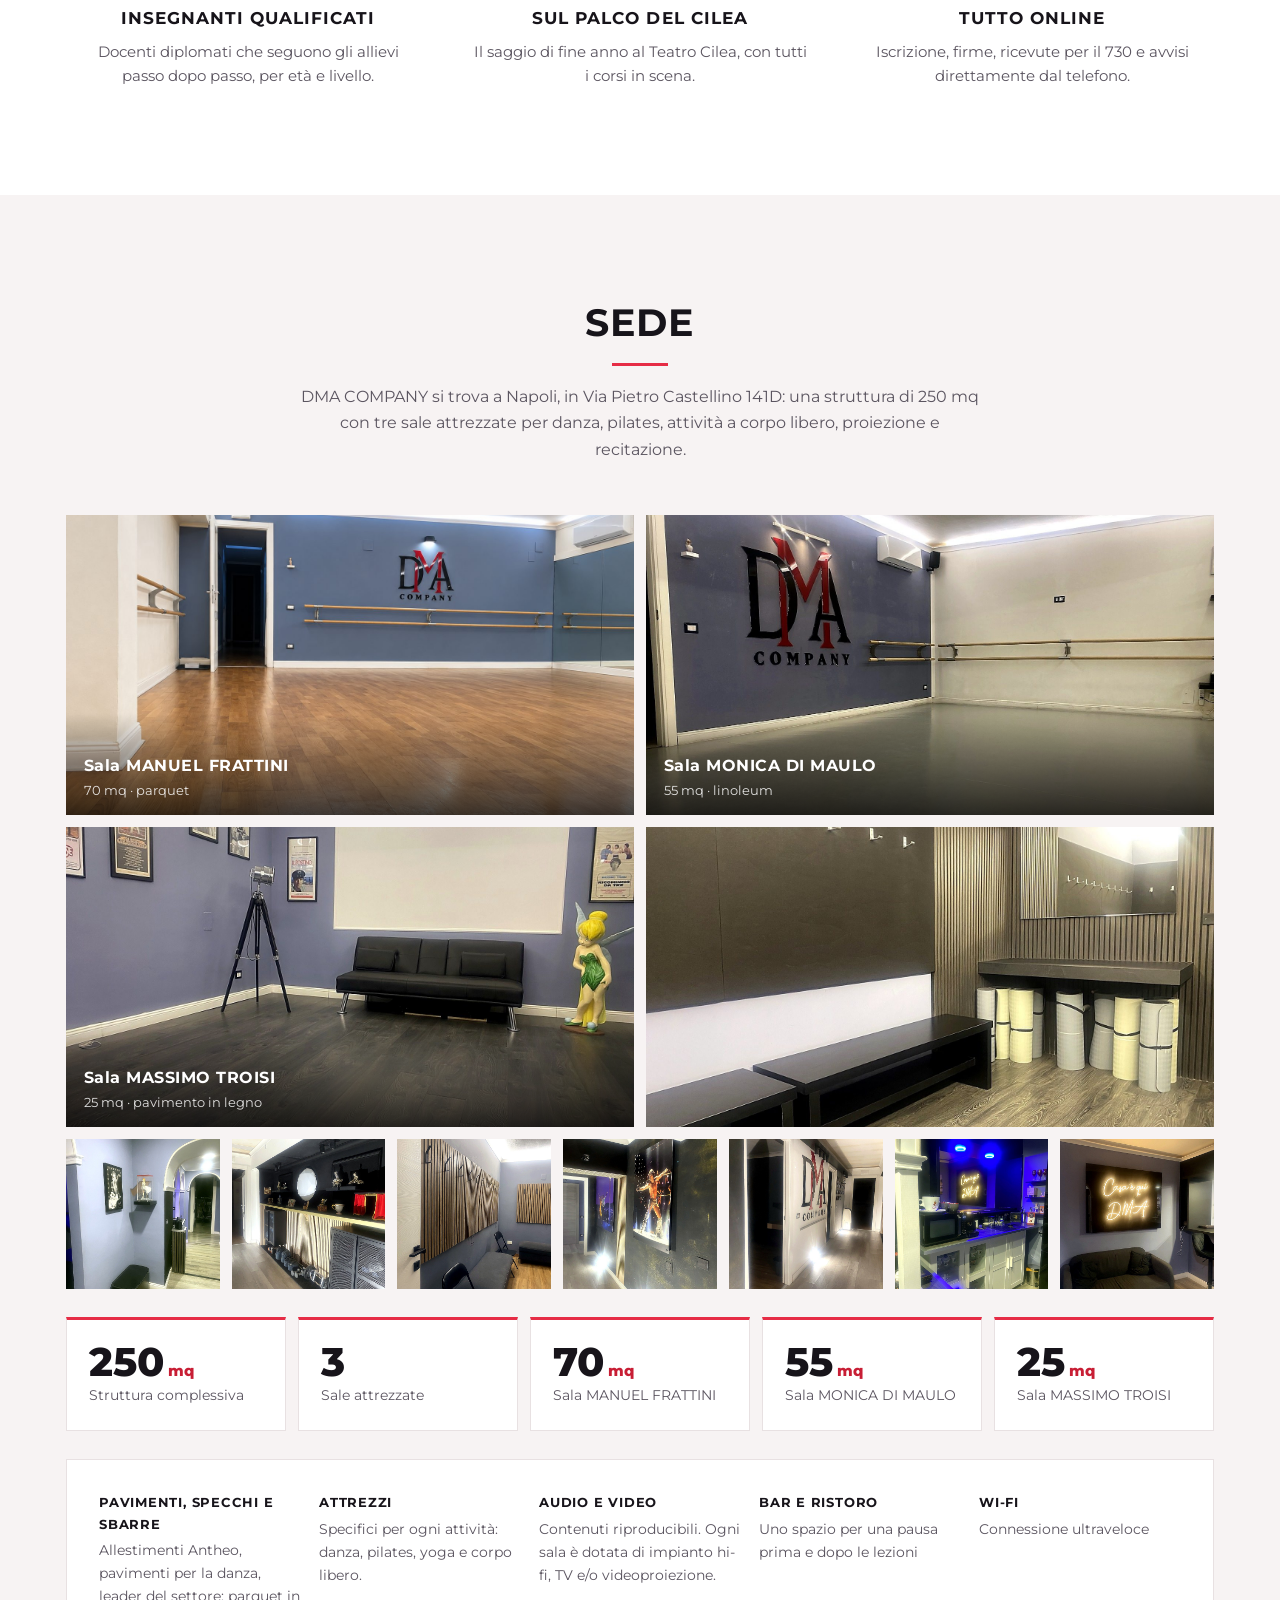
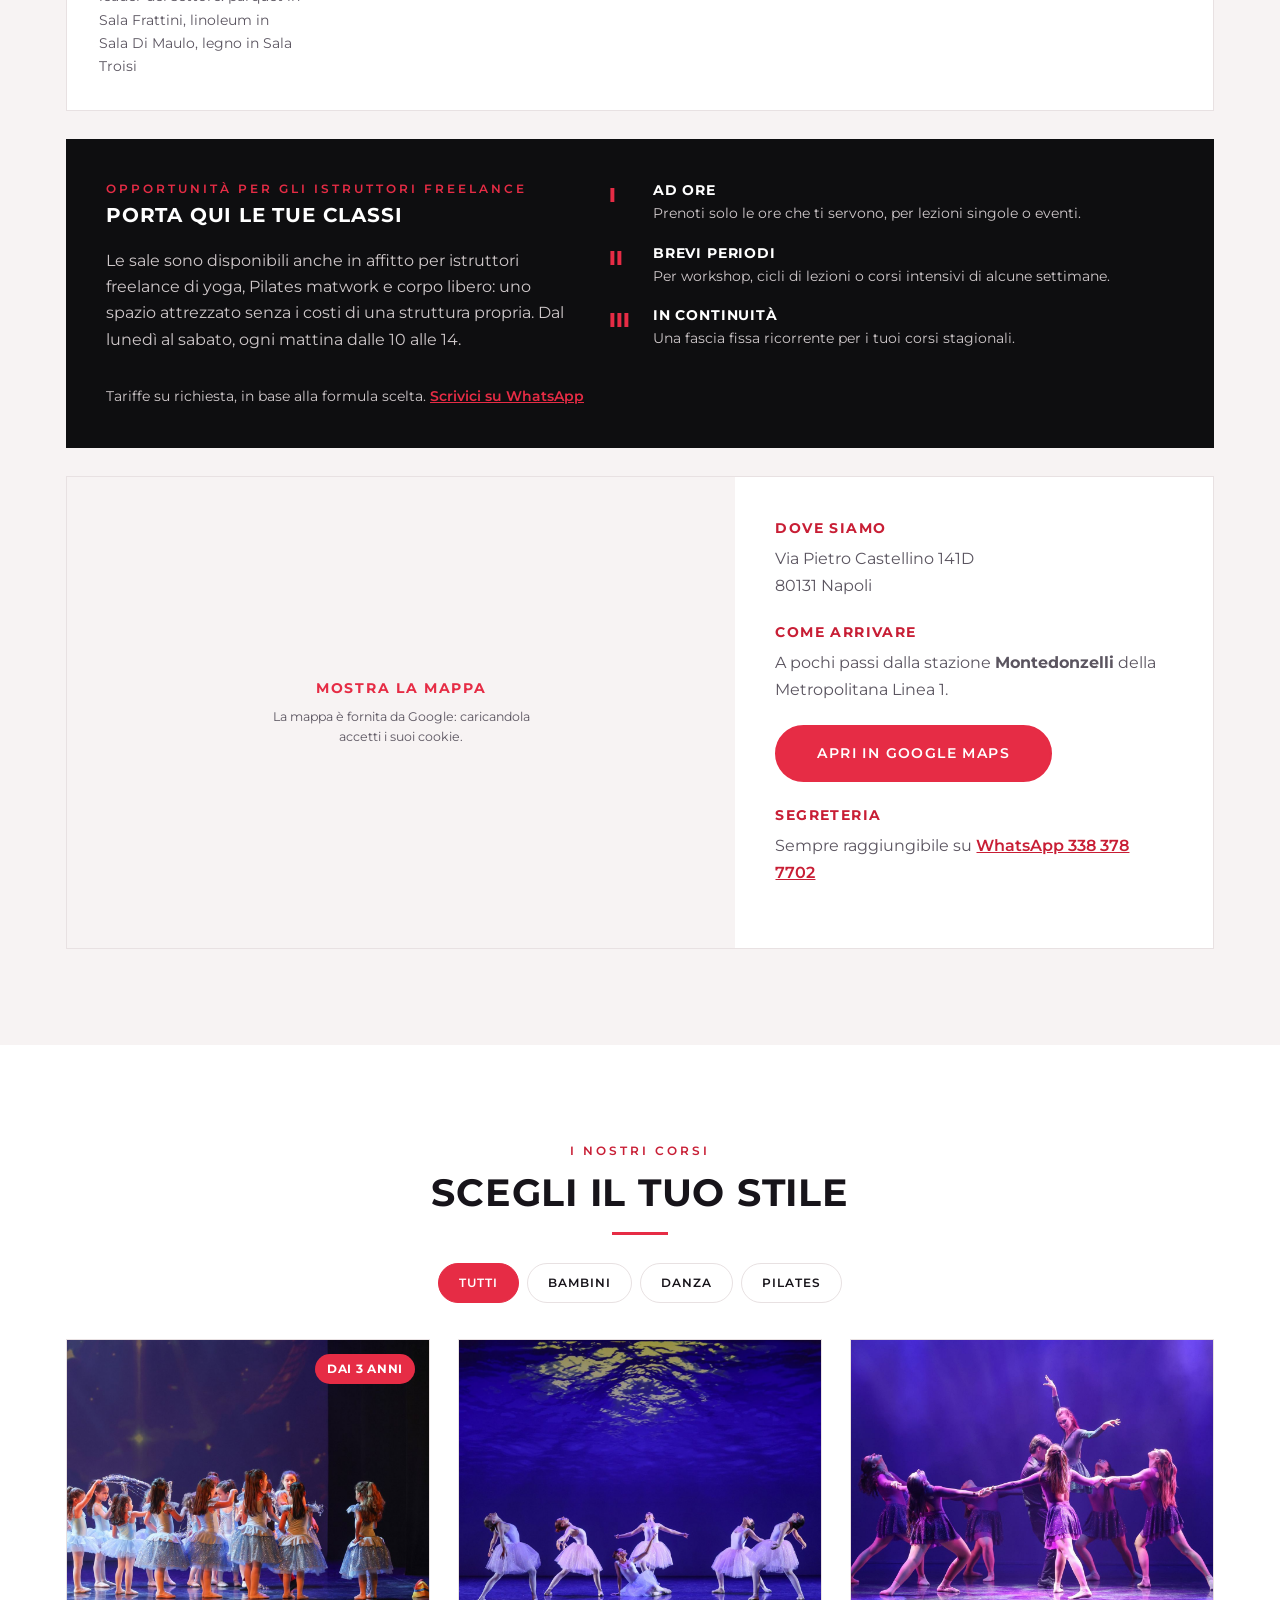
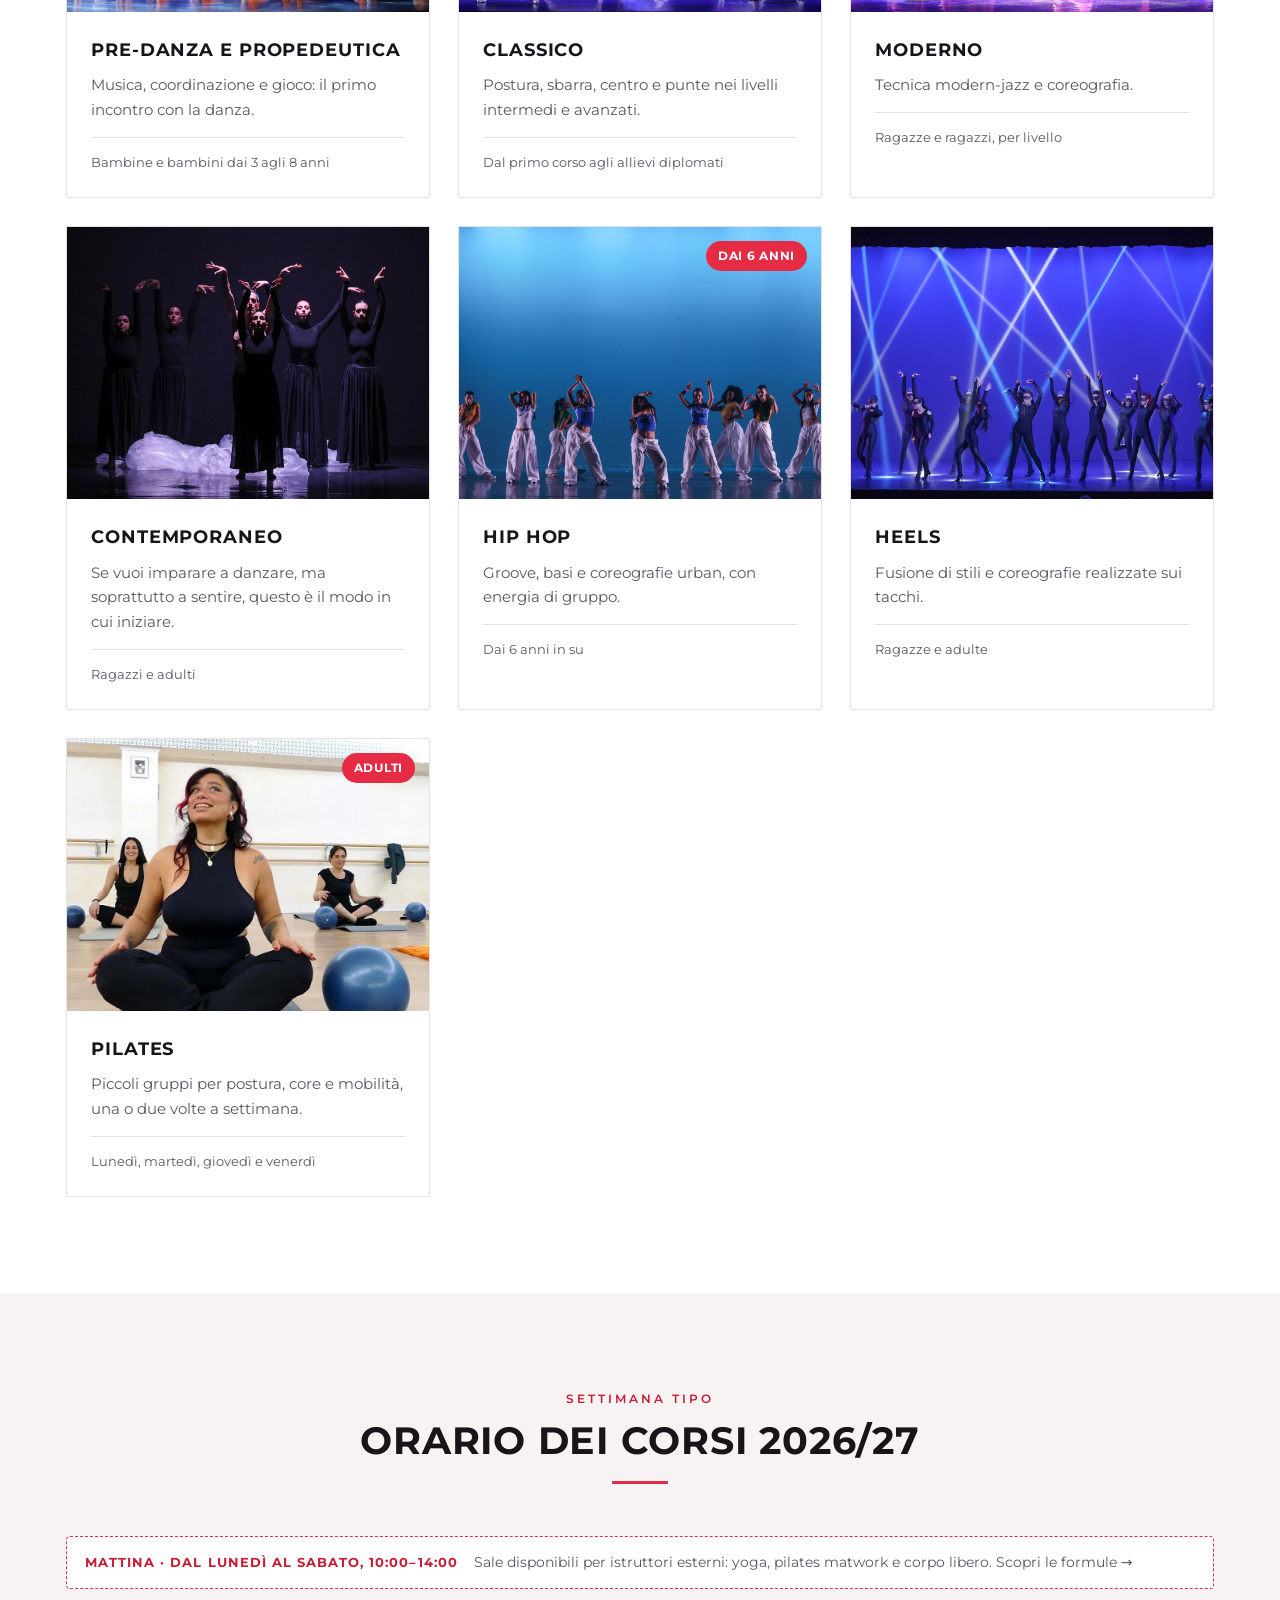
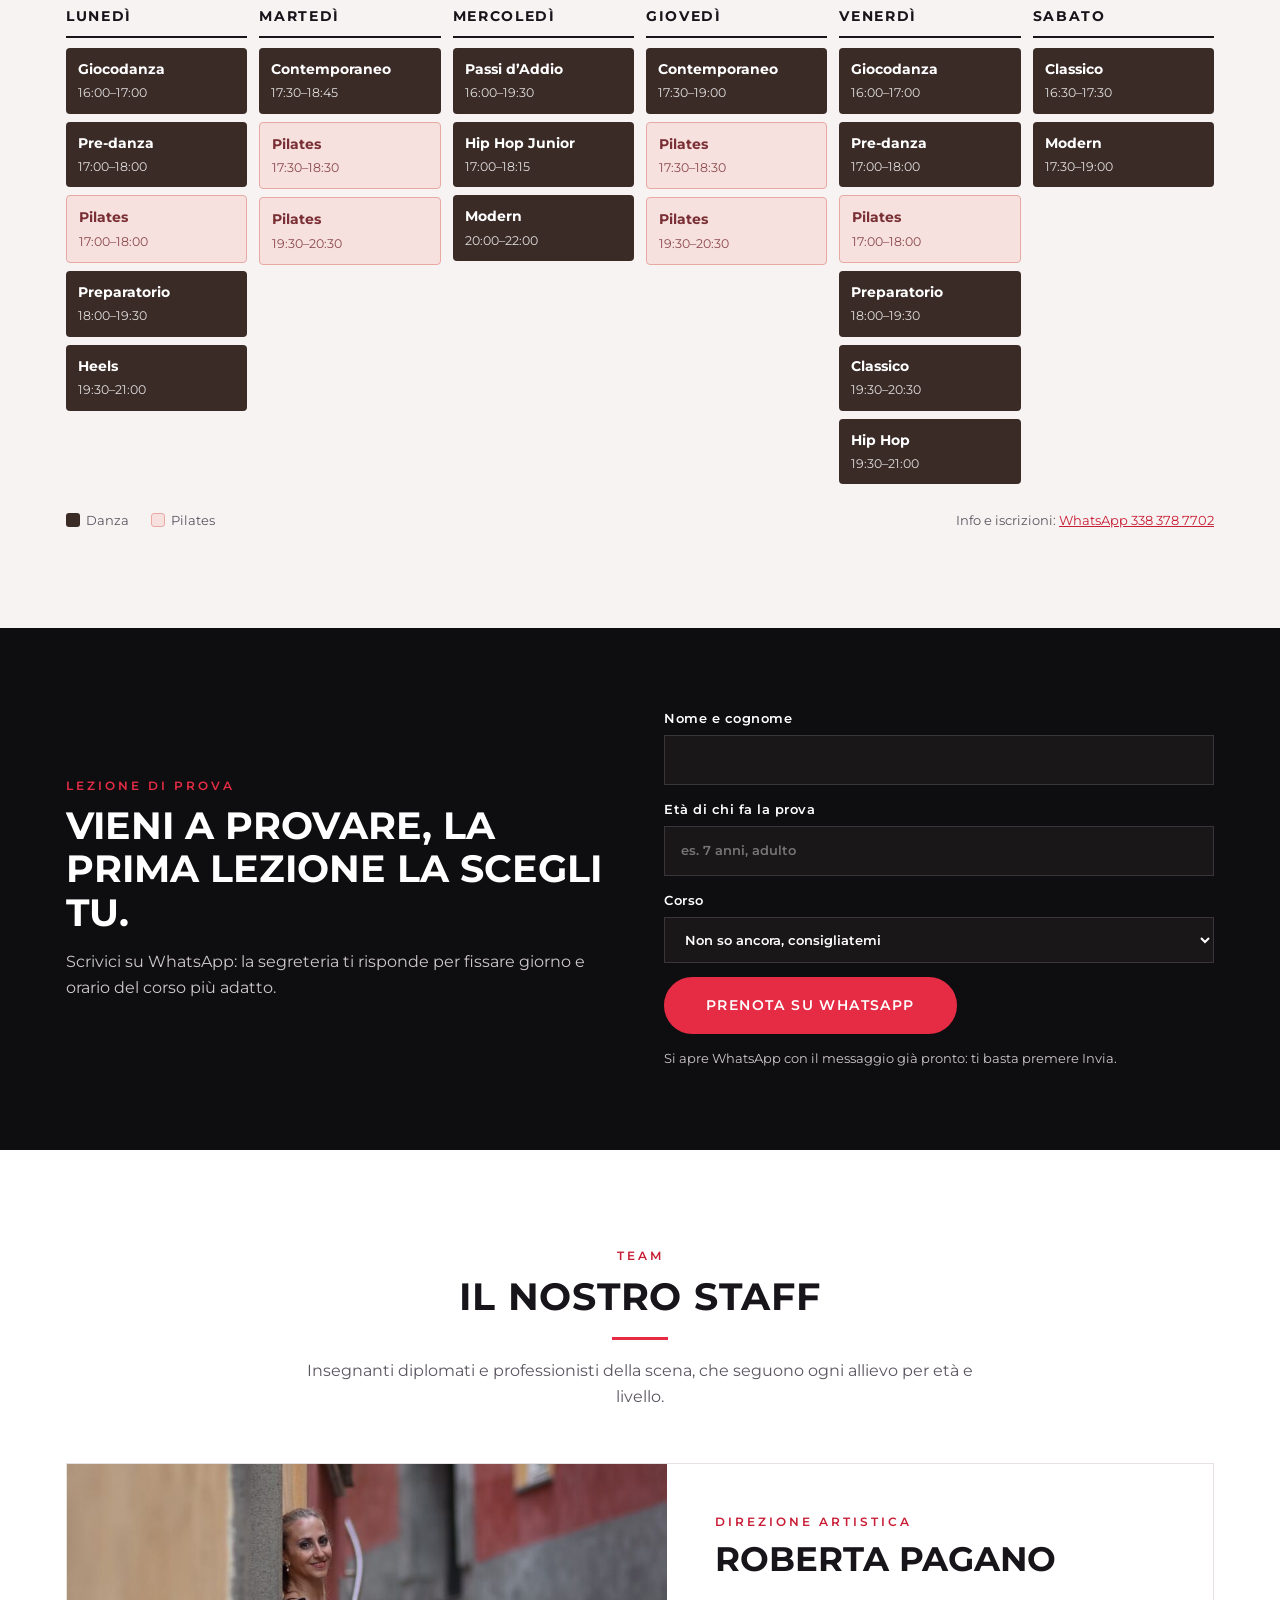
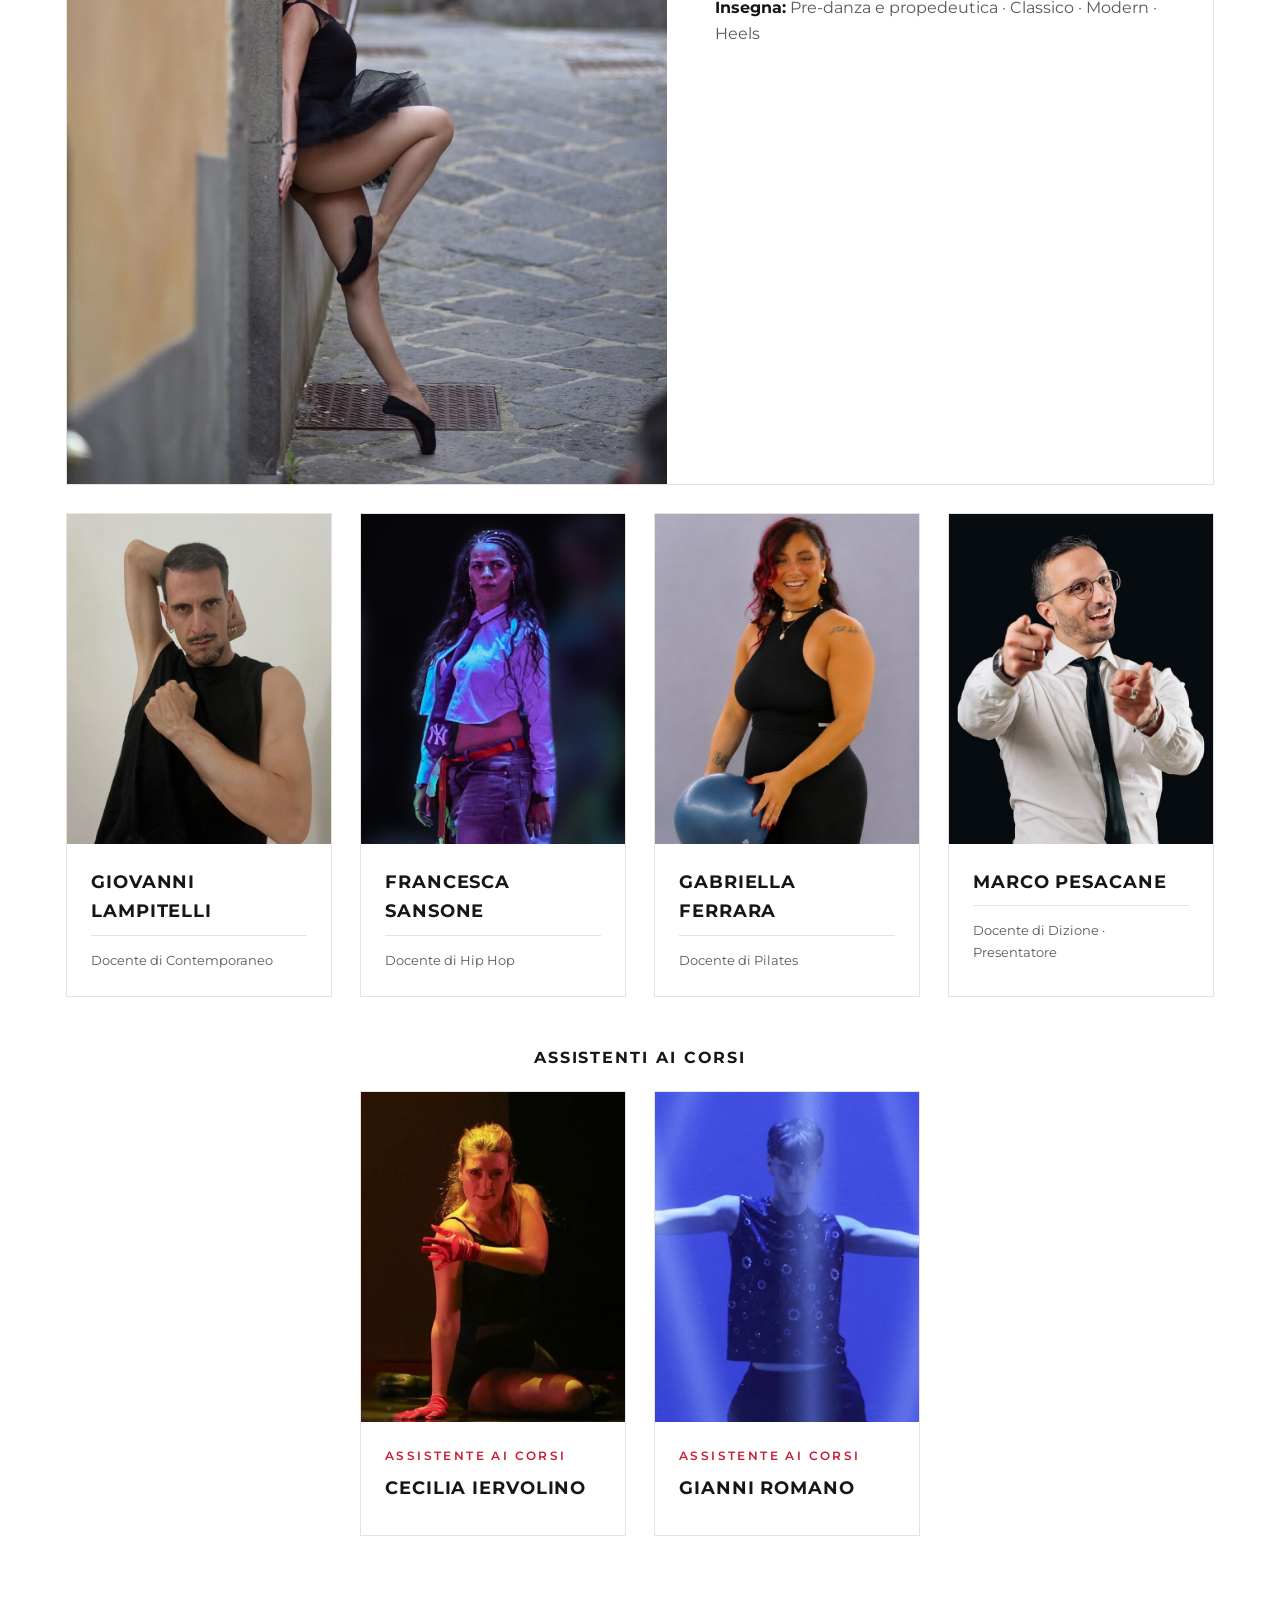
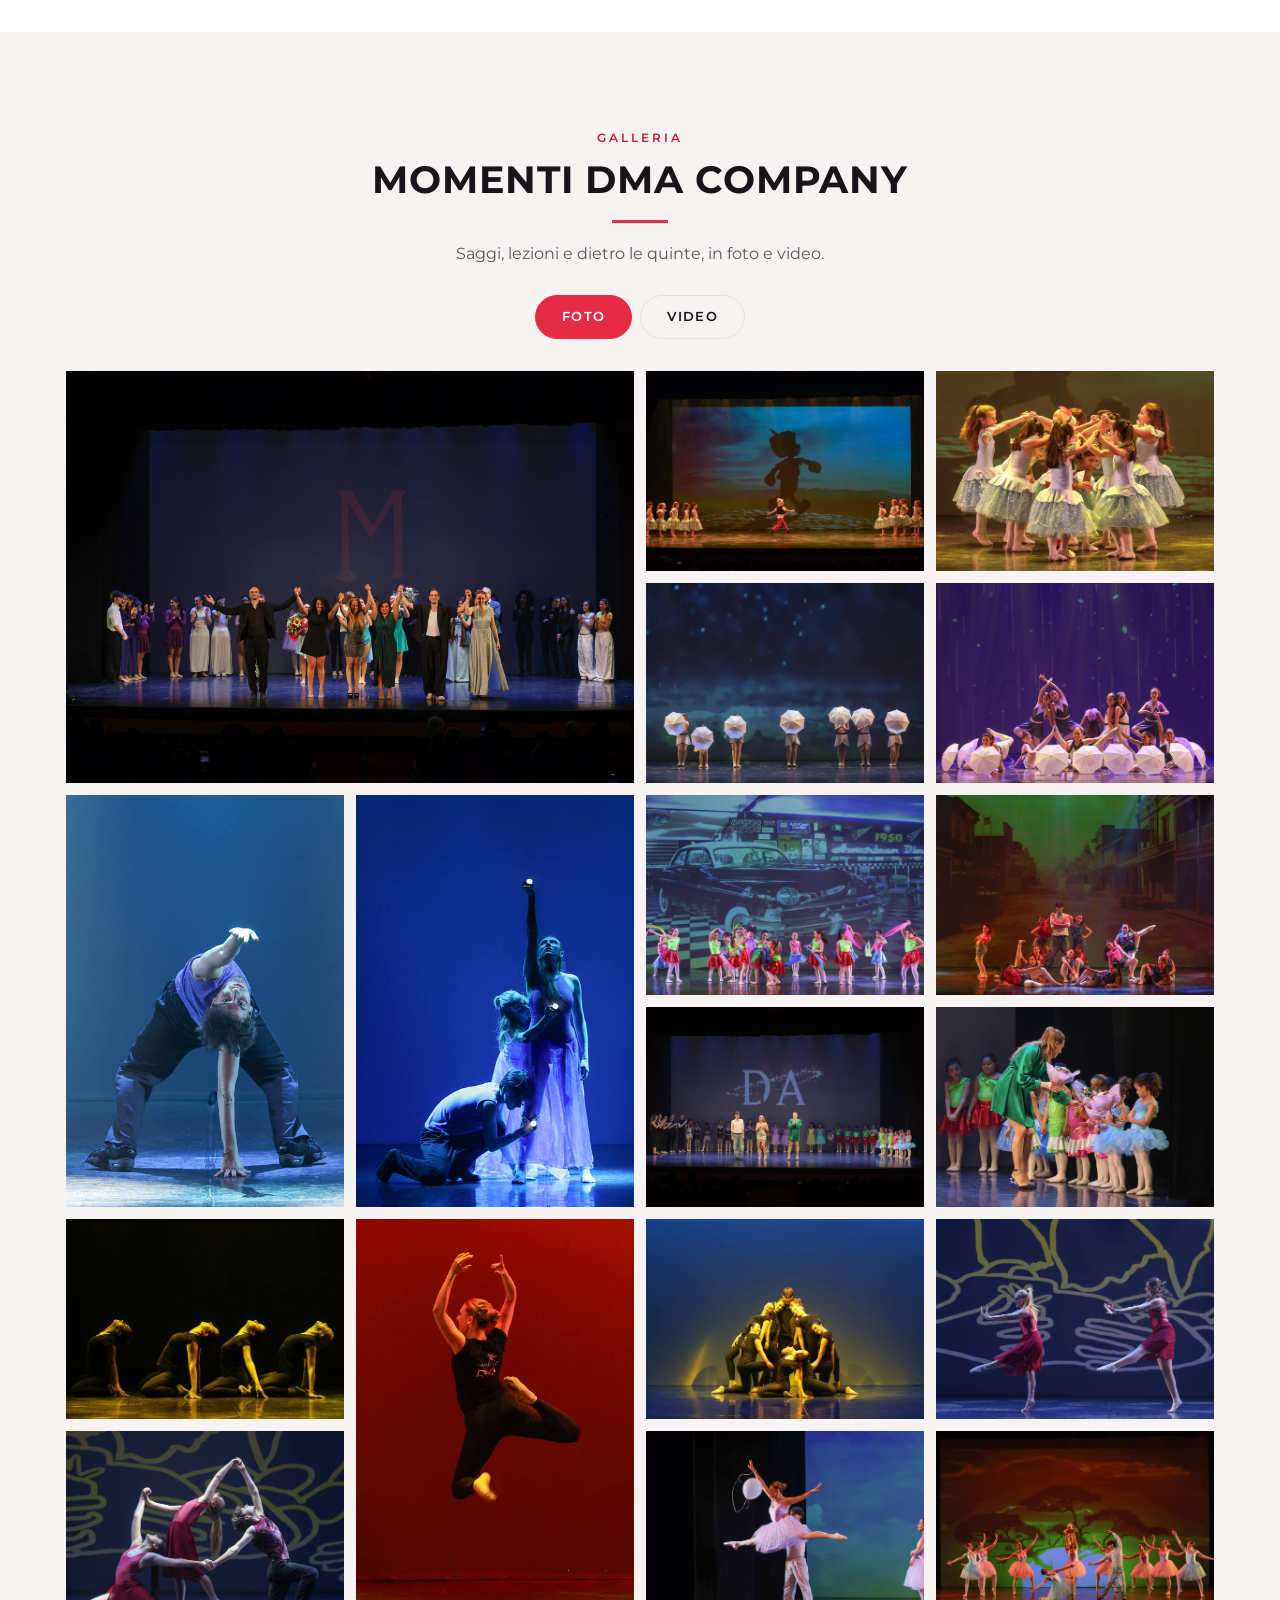
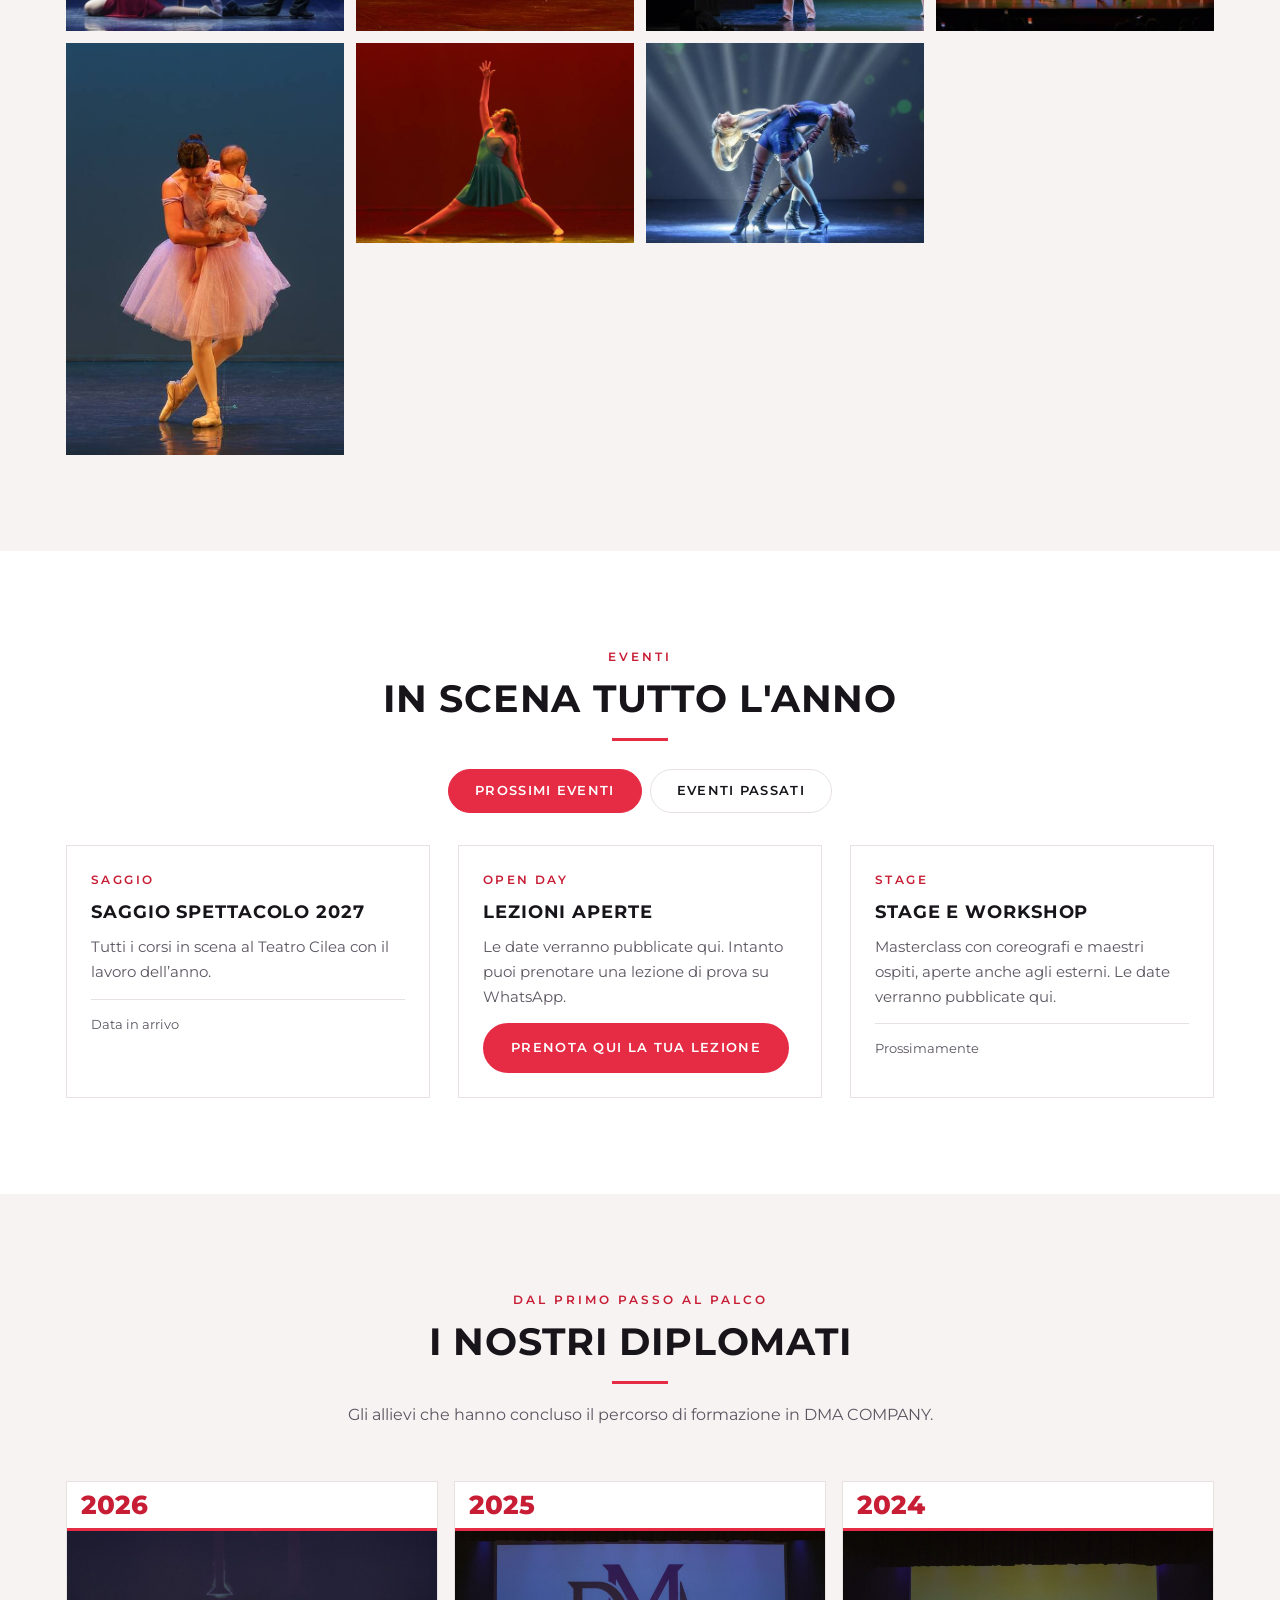
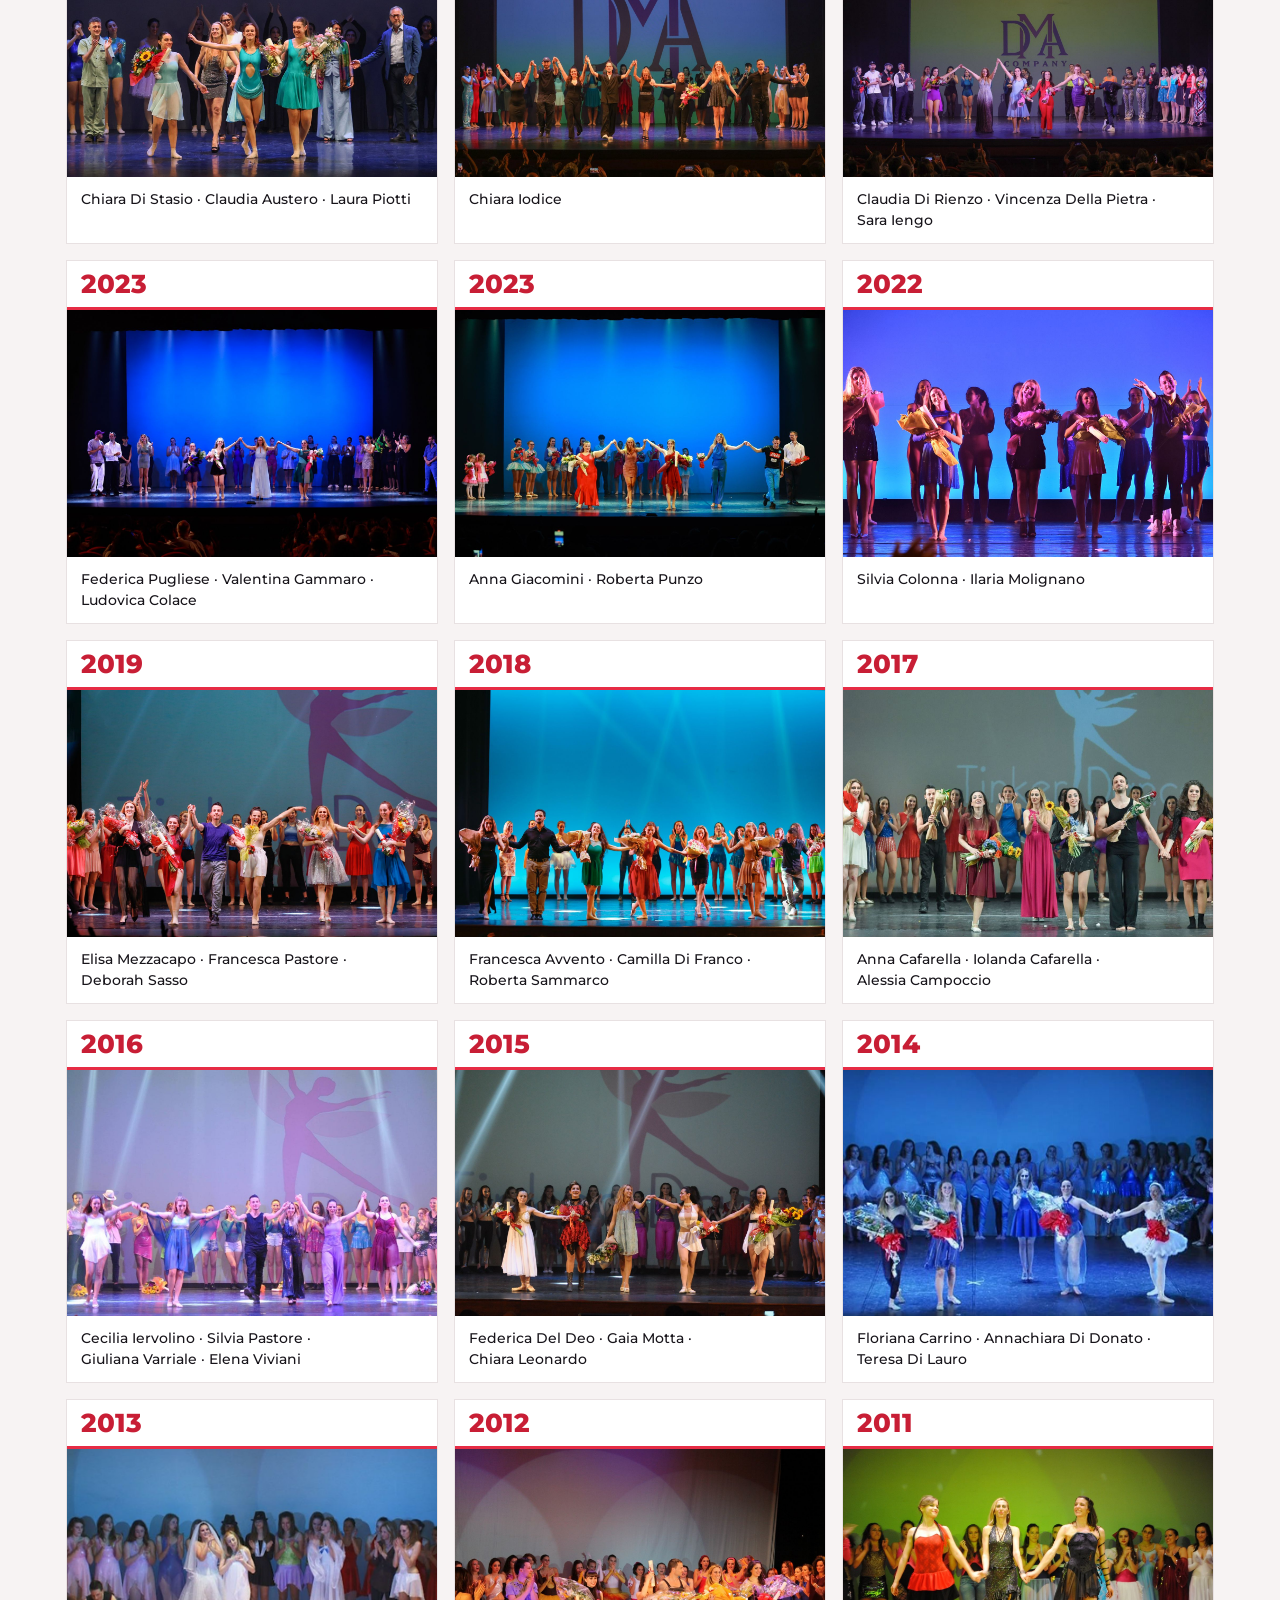
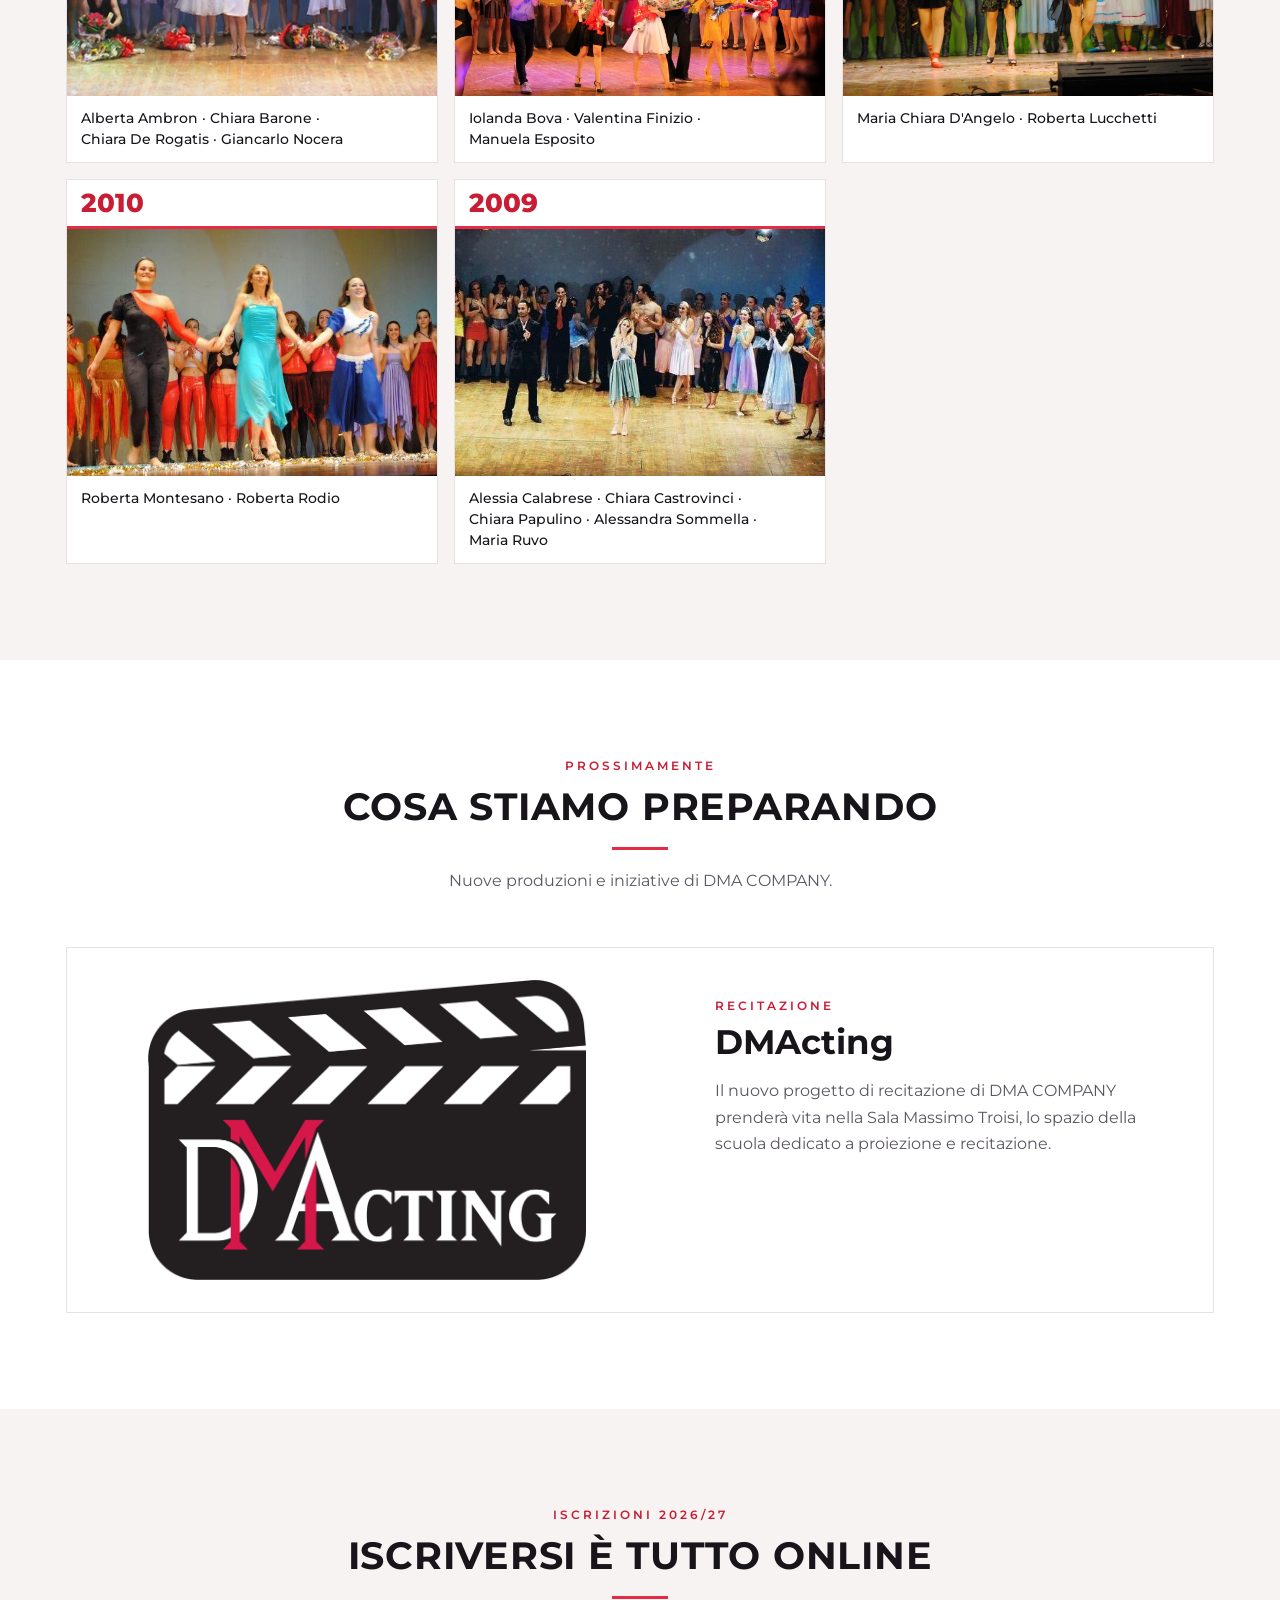
==== commit ee32e5a6: "Anteprima: foto Pesacane più grande e più in alto Co-Authored-By: Claude Opus 5.5 <noreply@anthropic" ====
--- a/anteprima/index.html
+++ b/anteprima/index.html
@@ -256,7 +256,7 @@
 <section id="docenti"><div class="wrap">
  <div class="head"><div class="kick">Team</div><h2>Il nostro staff</h2><p>Insegnanti diplomati e professionisti della scena, che seguono ogni allievo per età e livello.</p></div>
  <div class="saggio dir"><div class="img" id="foto-pagano" style="background:#8A3A36 url(doc-pagano.jpg) 45% 50%/cover no-repeat;min-height:620px;font-size:0" role="img" aria-label="Roberta Pagano, direttrice artistica"></div><div class="txt"><div class="kick">Direzione artistica</div><h2>Roberta Pagano</h2><p><b style="color:var(--ink)">Insegna:</b> Pre-danza e propedeutica · Classico · Modern · Heels</p></div></div>
- <div class="grid docenti"><article><div class="img" style="background:#E9E7E4 url(doc-lampitelli.jpg) center 20%/cover no-repeat;font-size:0" role="img" aria-label="Giovanni Lampitelli, docente di Contemporaneo"></div><div class="txt"><h3>Giovanni Lampitelli</h3><small>Docente di Contemporaneo</small></div></article><article><div class="img" style="background:#2A1F4A url(doc-sansone.jpg) center 20%/cover no-repeat;font-size:0" role="img" aria-label="Francesca Sansone, docente di Hip Hop"></div><div class="txt"><h3>Francesca Sansone</h3><small>Docente di Hip Hop</small></div></article><article><div class="img" style="background:#C9C6D6 url(doc-ferrara.jpg) center 15%/cover no-repeat;font-size:0" role="img" aria-label="Gabriella Ferrara, docente di Pilates"></div><div class="txt"><h3>Gabriella Ferrara</h3><small>Docente di Pilates</small></div></article><article><div class="img" style="background:#050608 url(doc-pesacane.jpg) center 20%/cover no-repeat;font-size:0" role="img" aria-label="Marco Pesacane, docente di Dizione e presentatore"></div><div class="txt"><h3>Marco Pesacane</h3><small>Docente di Dizione · Presentatore</small></div></article></div>
+ <div class="grid docenti"><article><div class="img" style="background:#E9E7E4 url(doc-lampitelli.jpg) center 20%/cover no-repeat;font-size:0" role="img" aria-label="Giovanni Lampitelli, docente di Contemporaneo"></div><div class="txt"><h3>Giovanni Lampitelli</h3><small>Docente di Contemporaneo</small></div></article><article><div class="img" style="background:#2A1F4A url(doc-sansone.jpg?v=2) center 20%/cover no-repeat;font-size:0" role="img" aria-label="Francesca Sansone, docente di Hip Hop"></div><div class="txt"><h3>Francesca Sansone</h3><small>Docente di Hip Hop</small></div></article><article><div class="img" style="background:#C9C6D6 url(doc-ferrara.jpg) center 15%/cover no-repeat;font-size:0" role="img" aria-label="Gabriella Ferrara, docente di Pilates"></div><div class="txt"><h3>Gabriella Ferrara</h3><small>Docente di Pilates</small></div></article><article><div class="img" style="background:#050608 url(doc-pesacane.jpg?v=2) center top/cover no-repeat;font-size:0" role="img" aria-label="Marco Pesacane, docente di Dizione e presentatore"></div><div class="txt"><h3>Marco Pesacane</h3><small>Docente di Dizione · Presentatore</small></div></article></div>
  <h3 class="subhead">Assistenti ai corsi</h3>
  <div class="grid docenti assist"><article><div class="img" style="background:#2A1A10 url(doc-iervolino.jpg) center 20%/cover no-repeat;font-size:0" role="img" aria-label="Cecilia Iervolino, assistente ai corsi"></div><div class="txt"><div class="ek">Assistente ai corsi</div><h3>Cecilia Iervolino</h3></div></article><article><div class="img" style="background:#4F5FEF url(doc-romano.jpg) center top/cover no-repeat;font-size:0" role="img" aria-label="Gianni Romano, assistente ai corsi"></div><div class="txt"><div class="ek">Assistente ai corsi</div><h3>Gianni Romano</h3></div></article></div>
 </div></section>
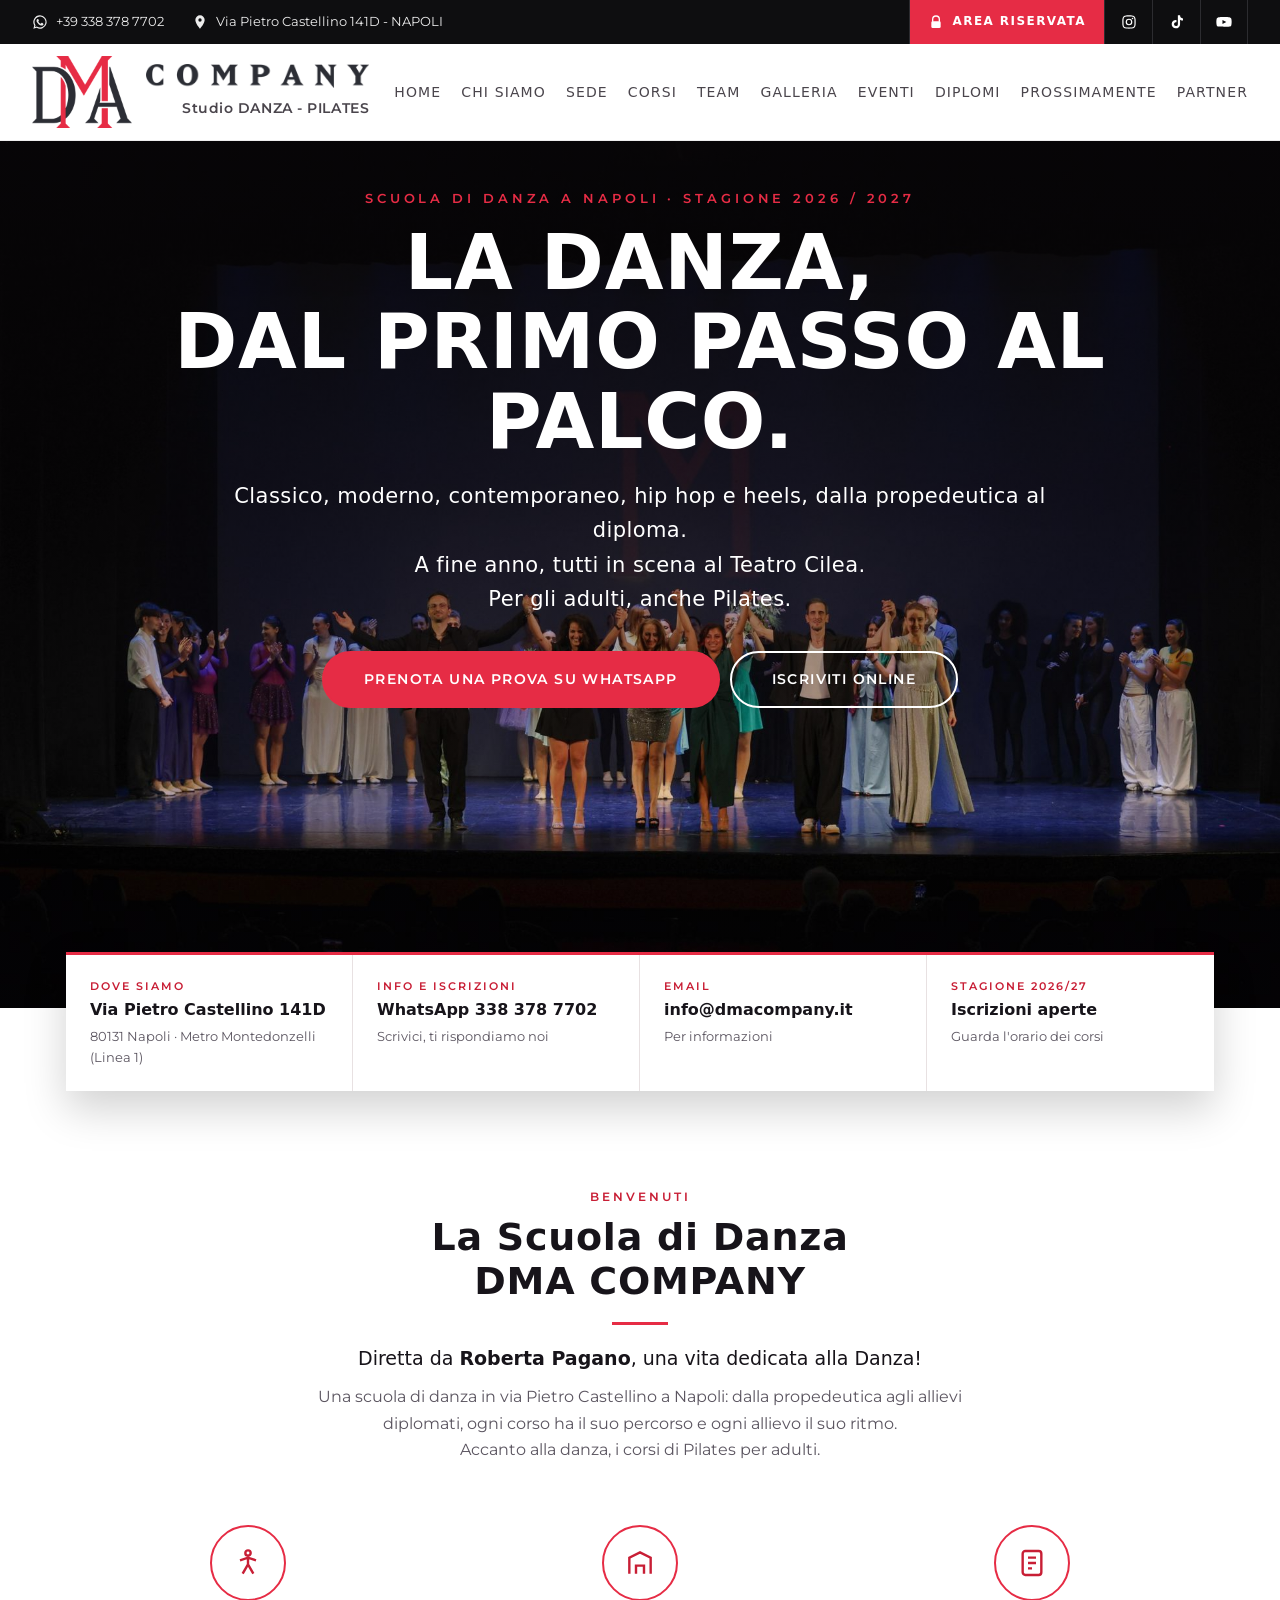
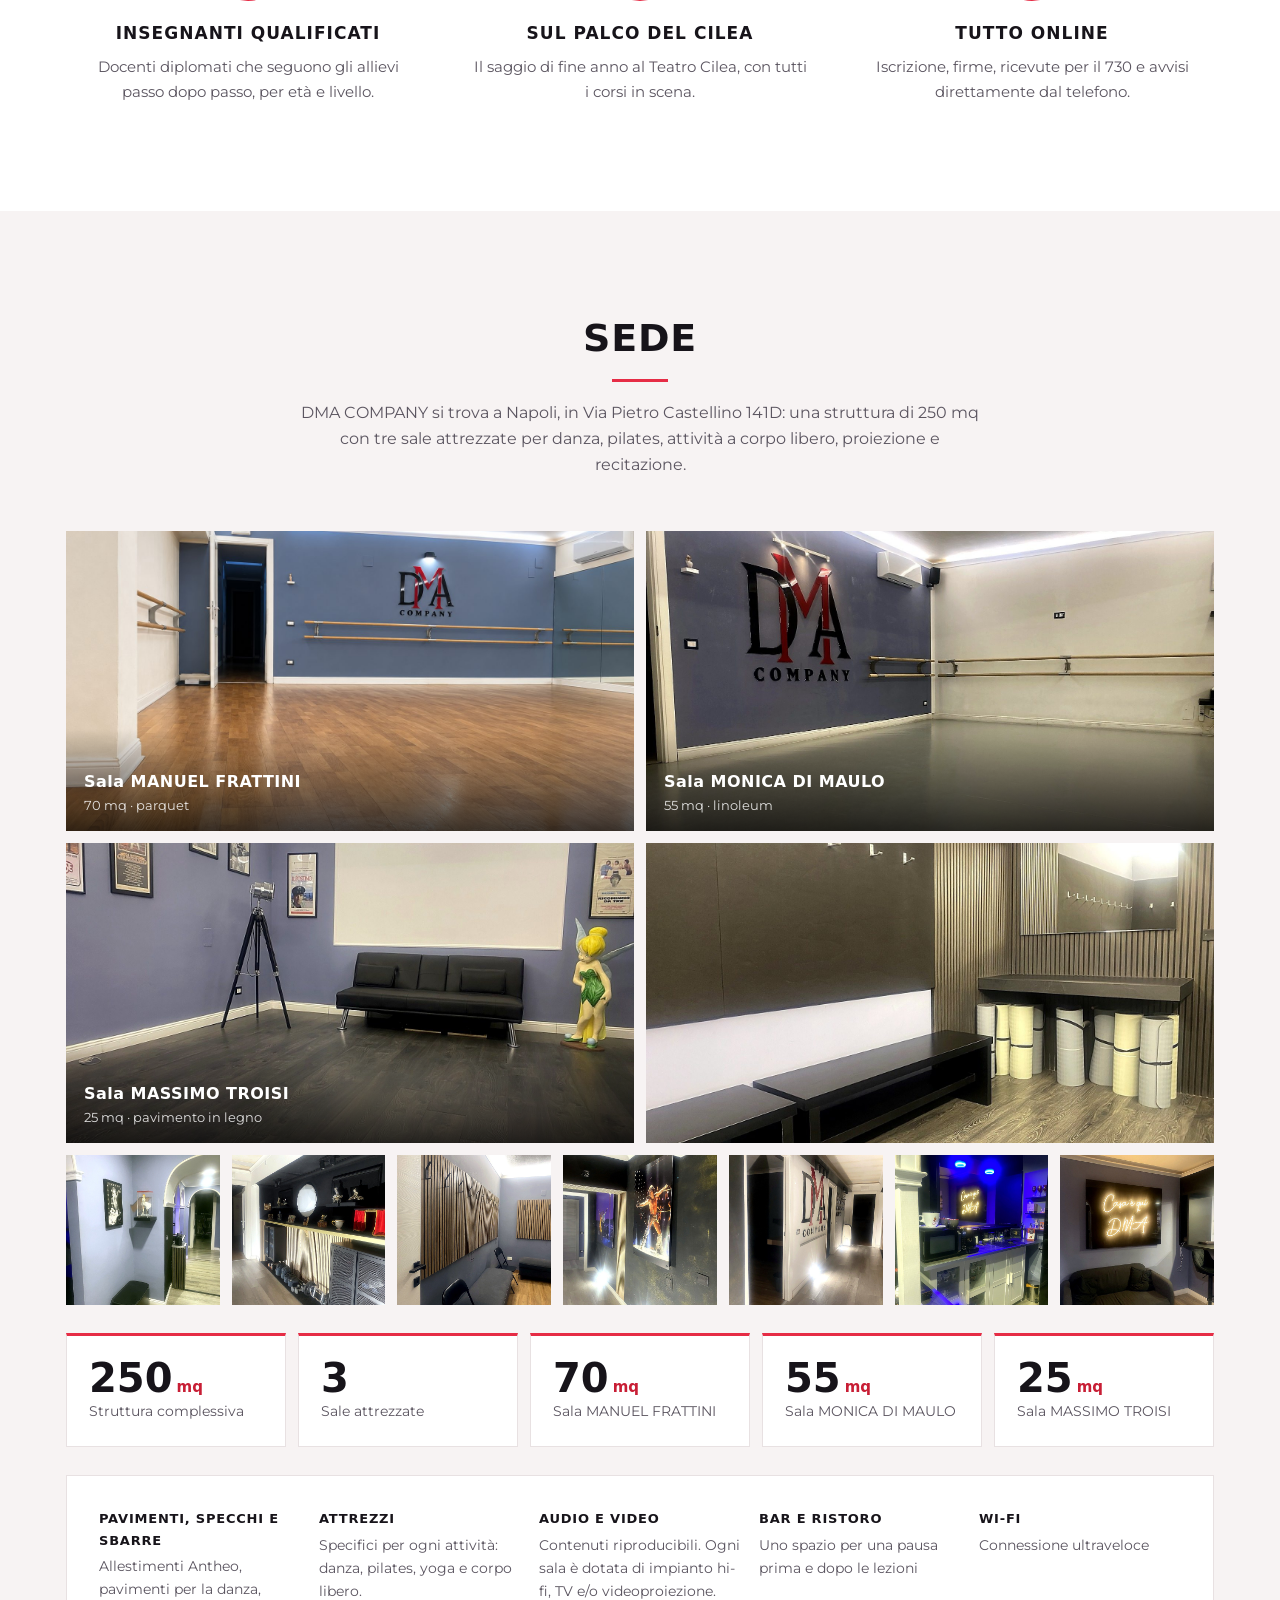
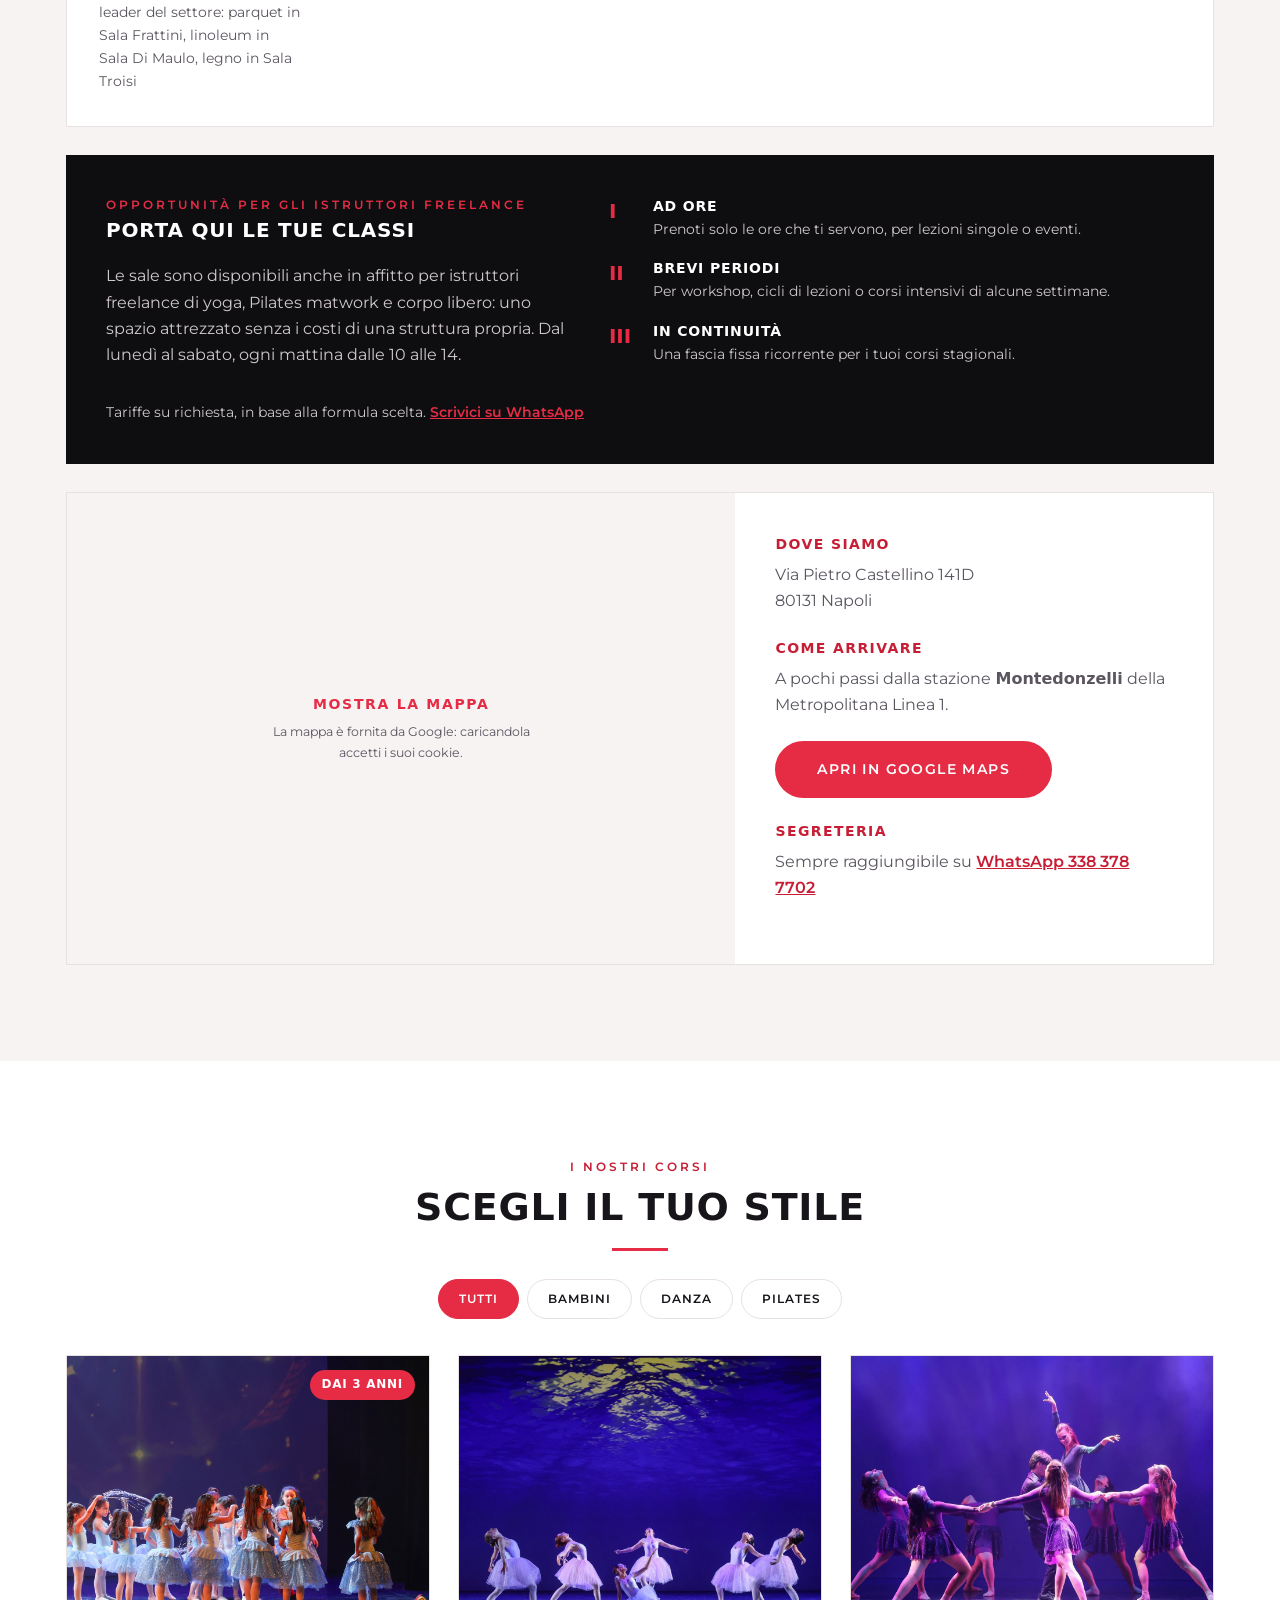
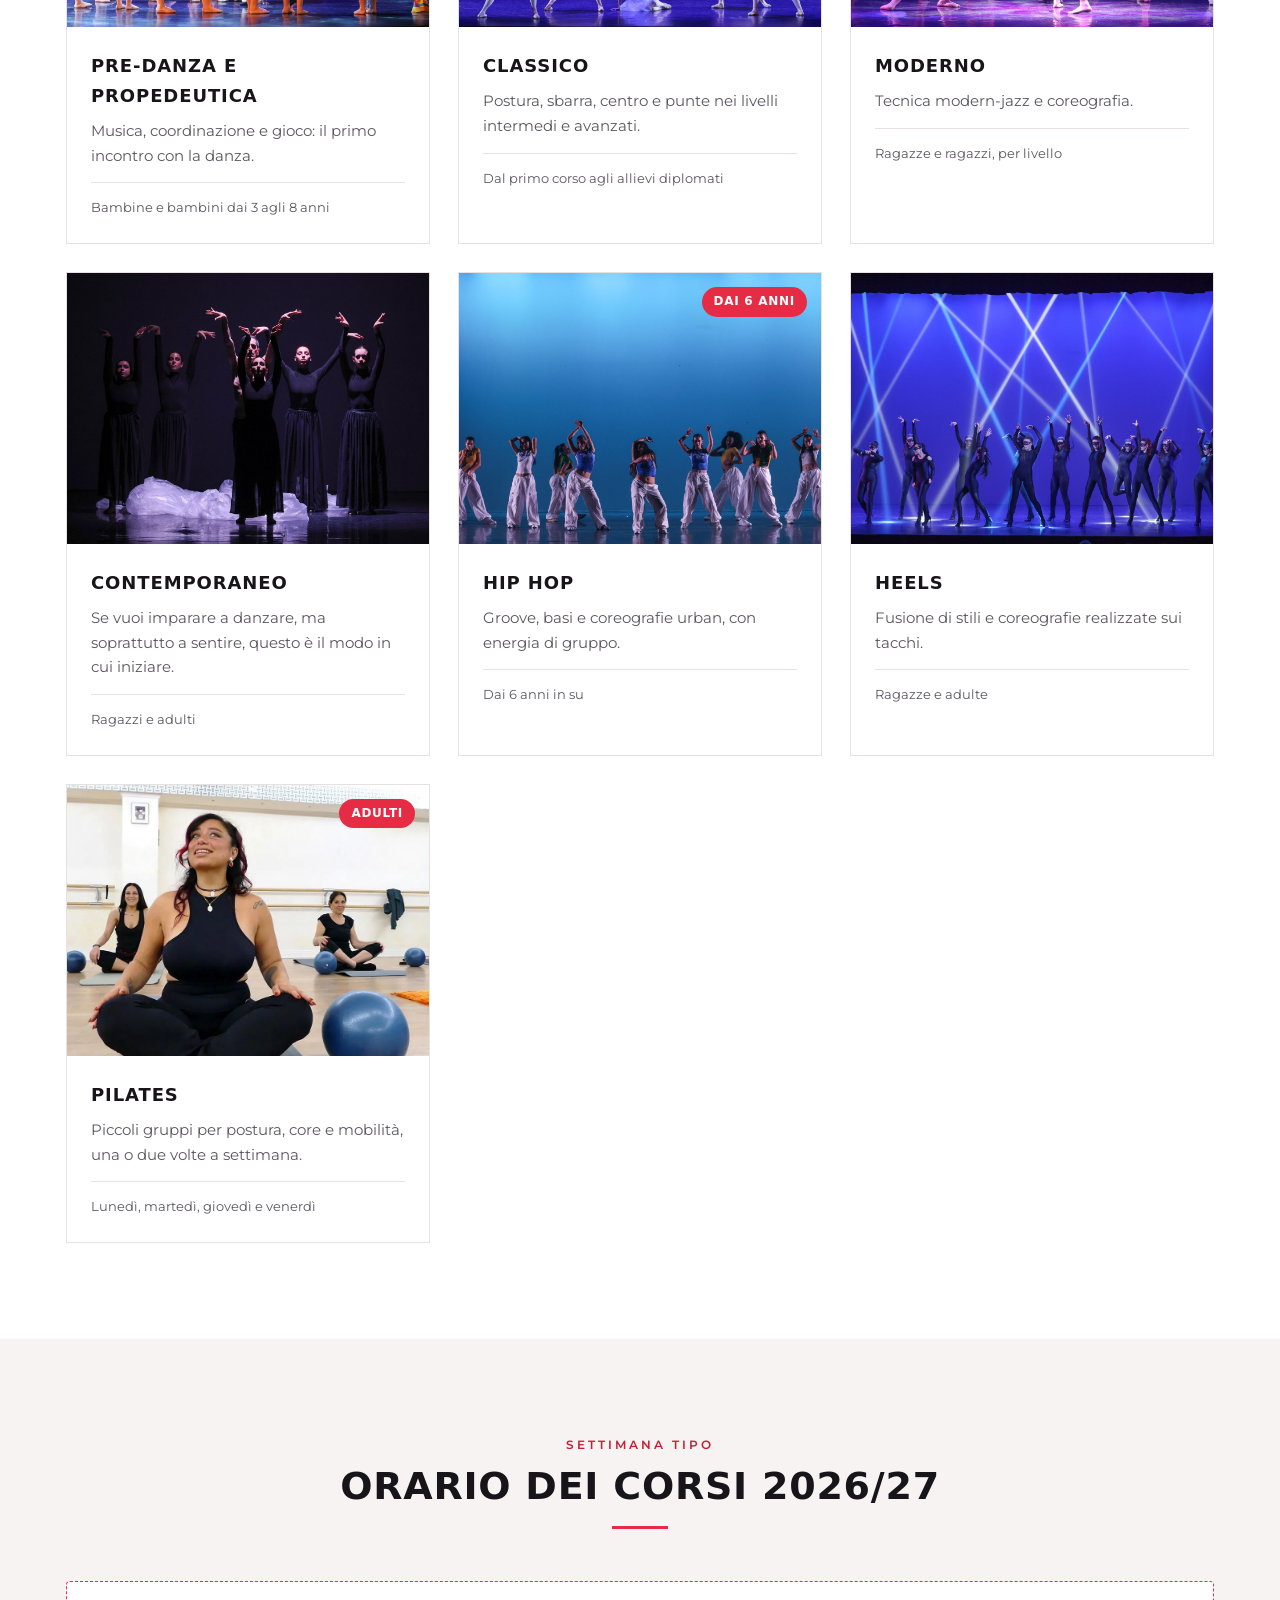
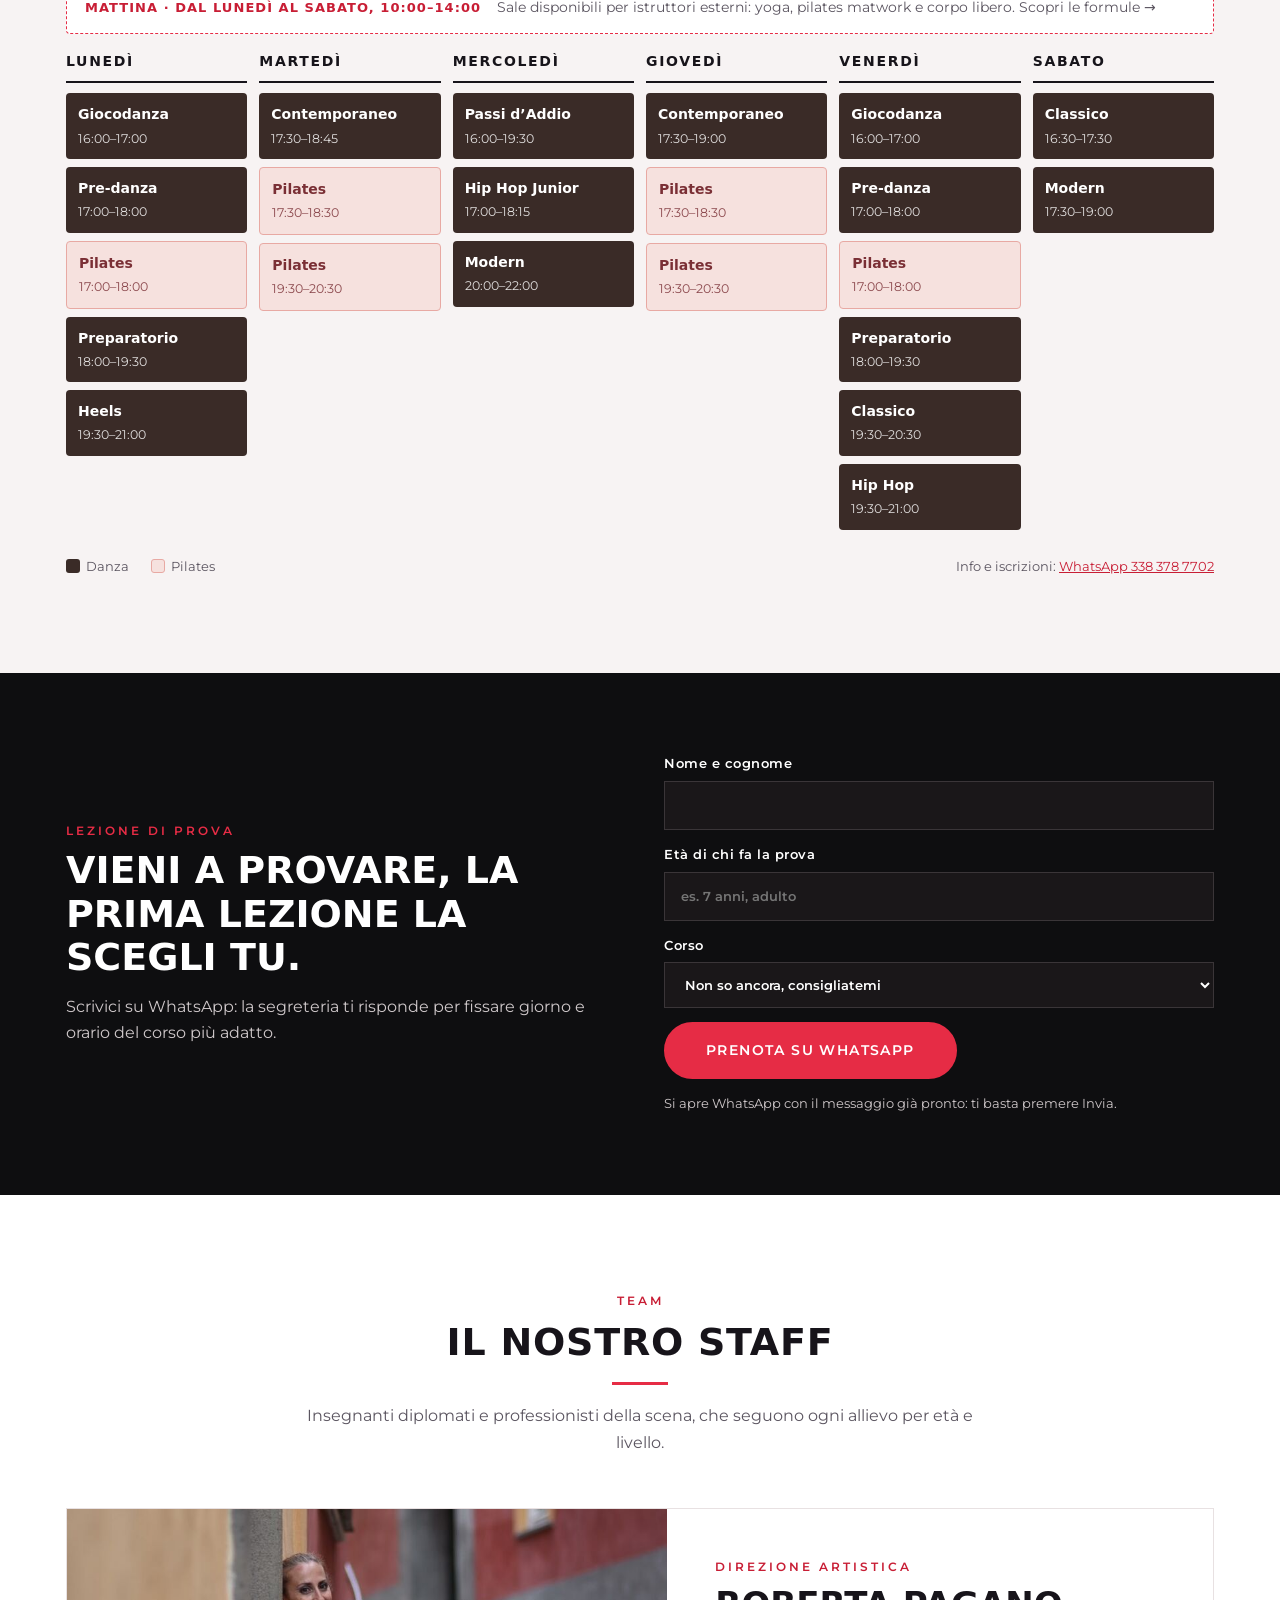
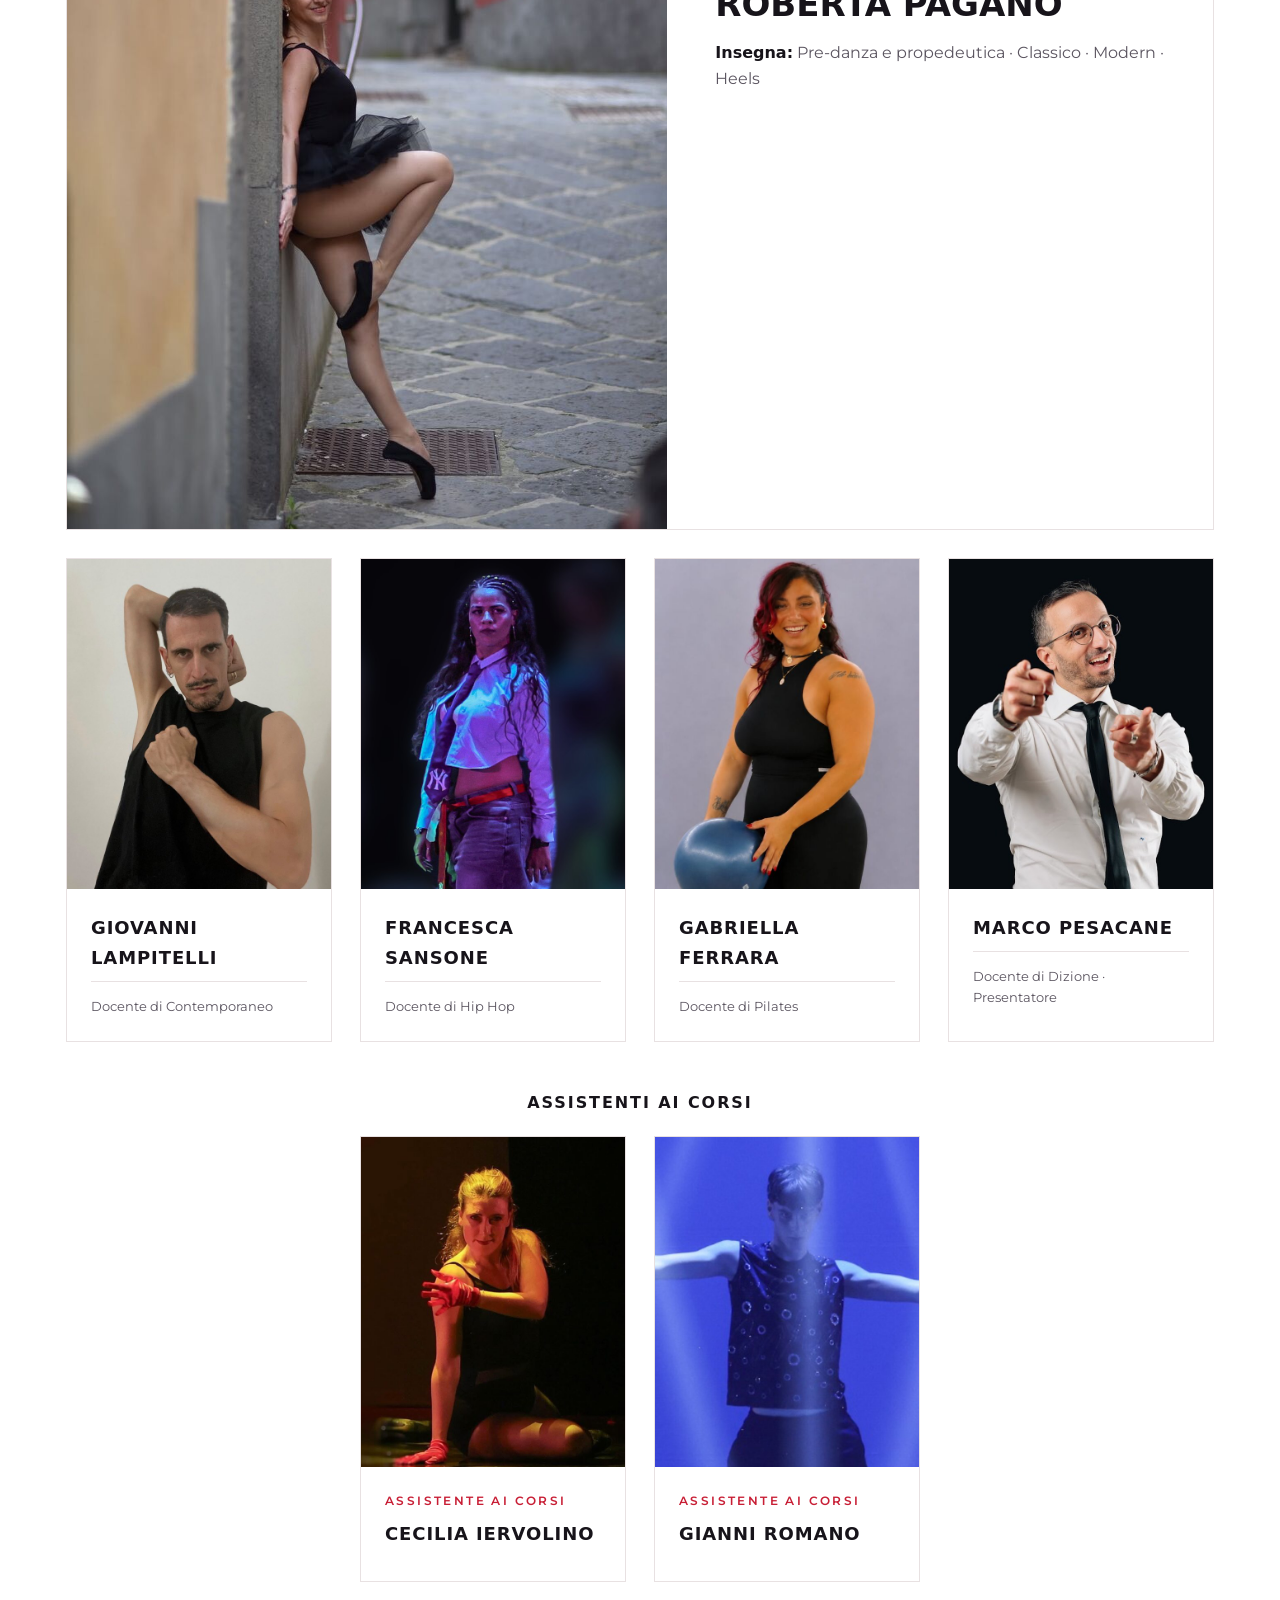
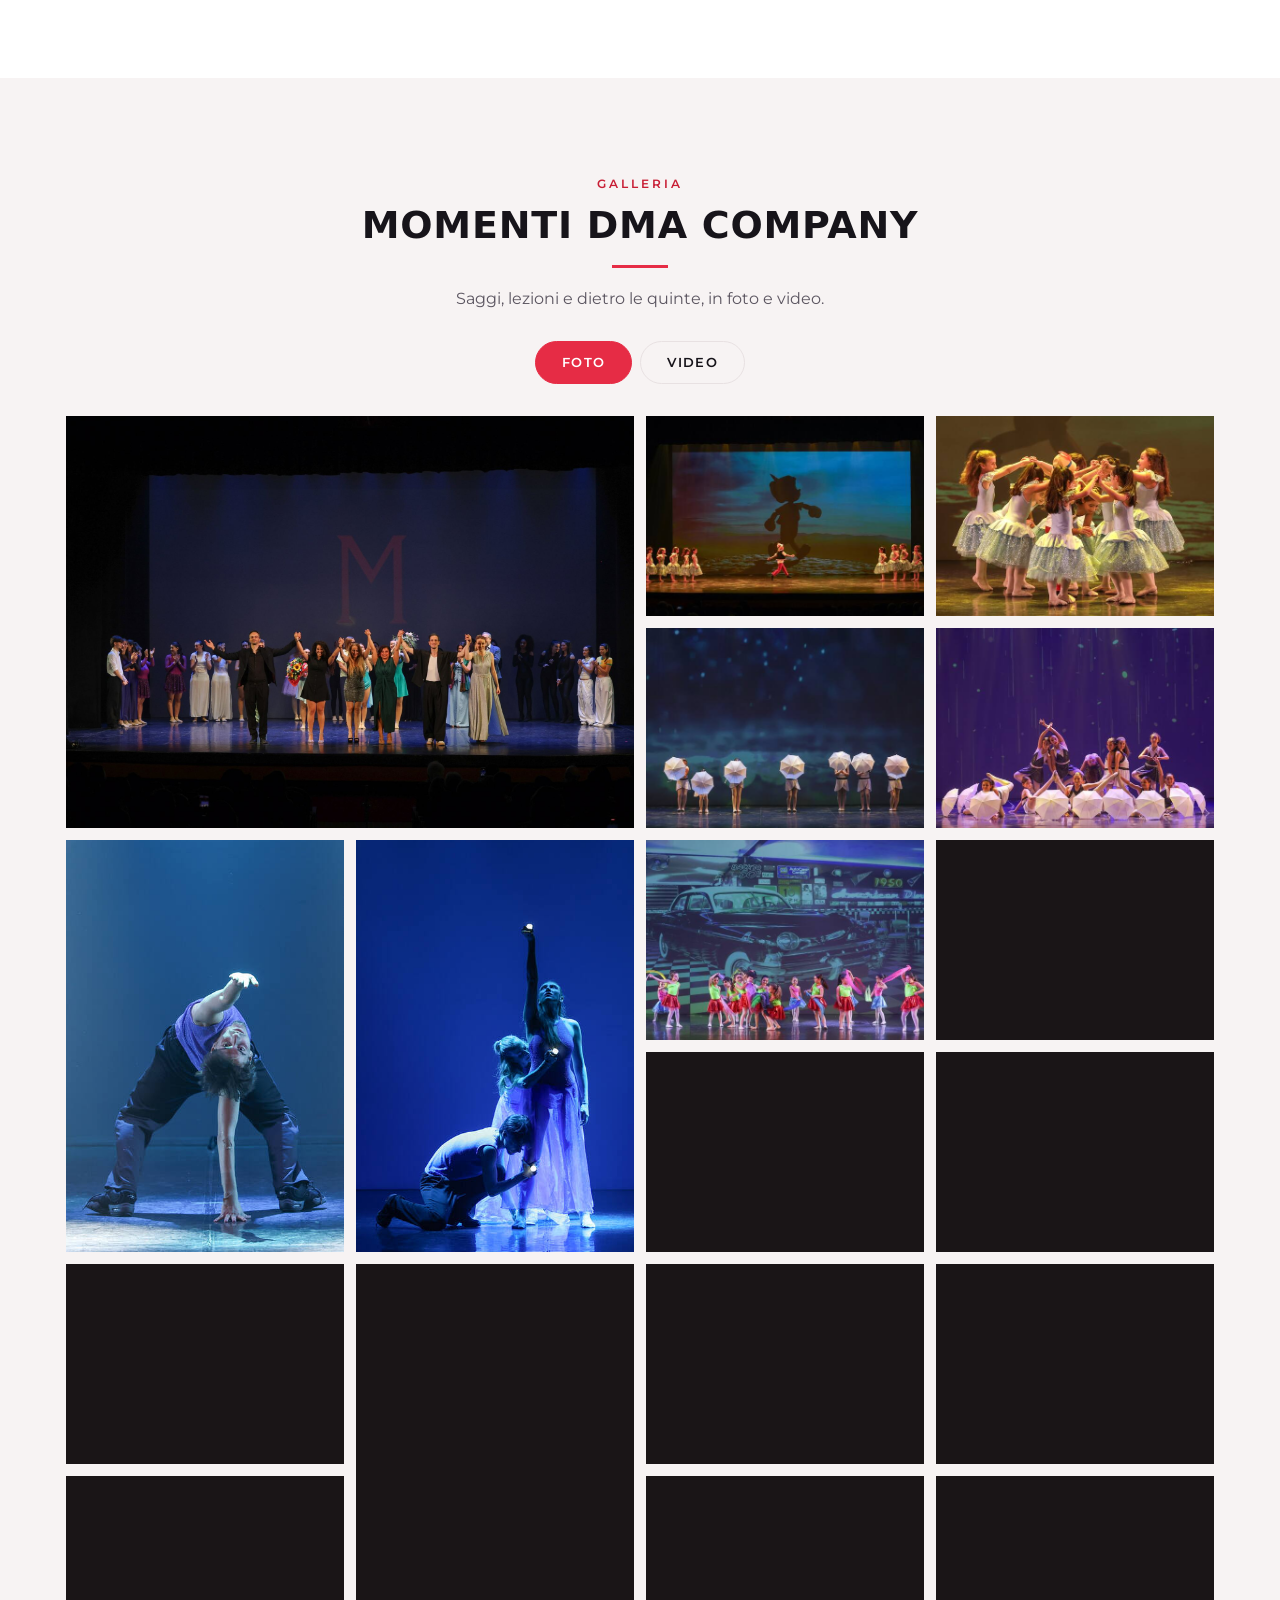
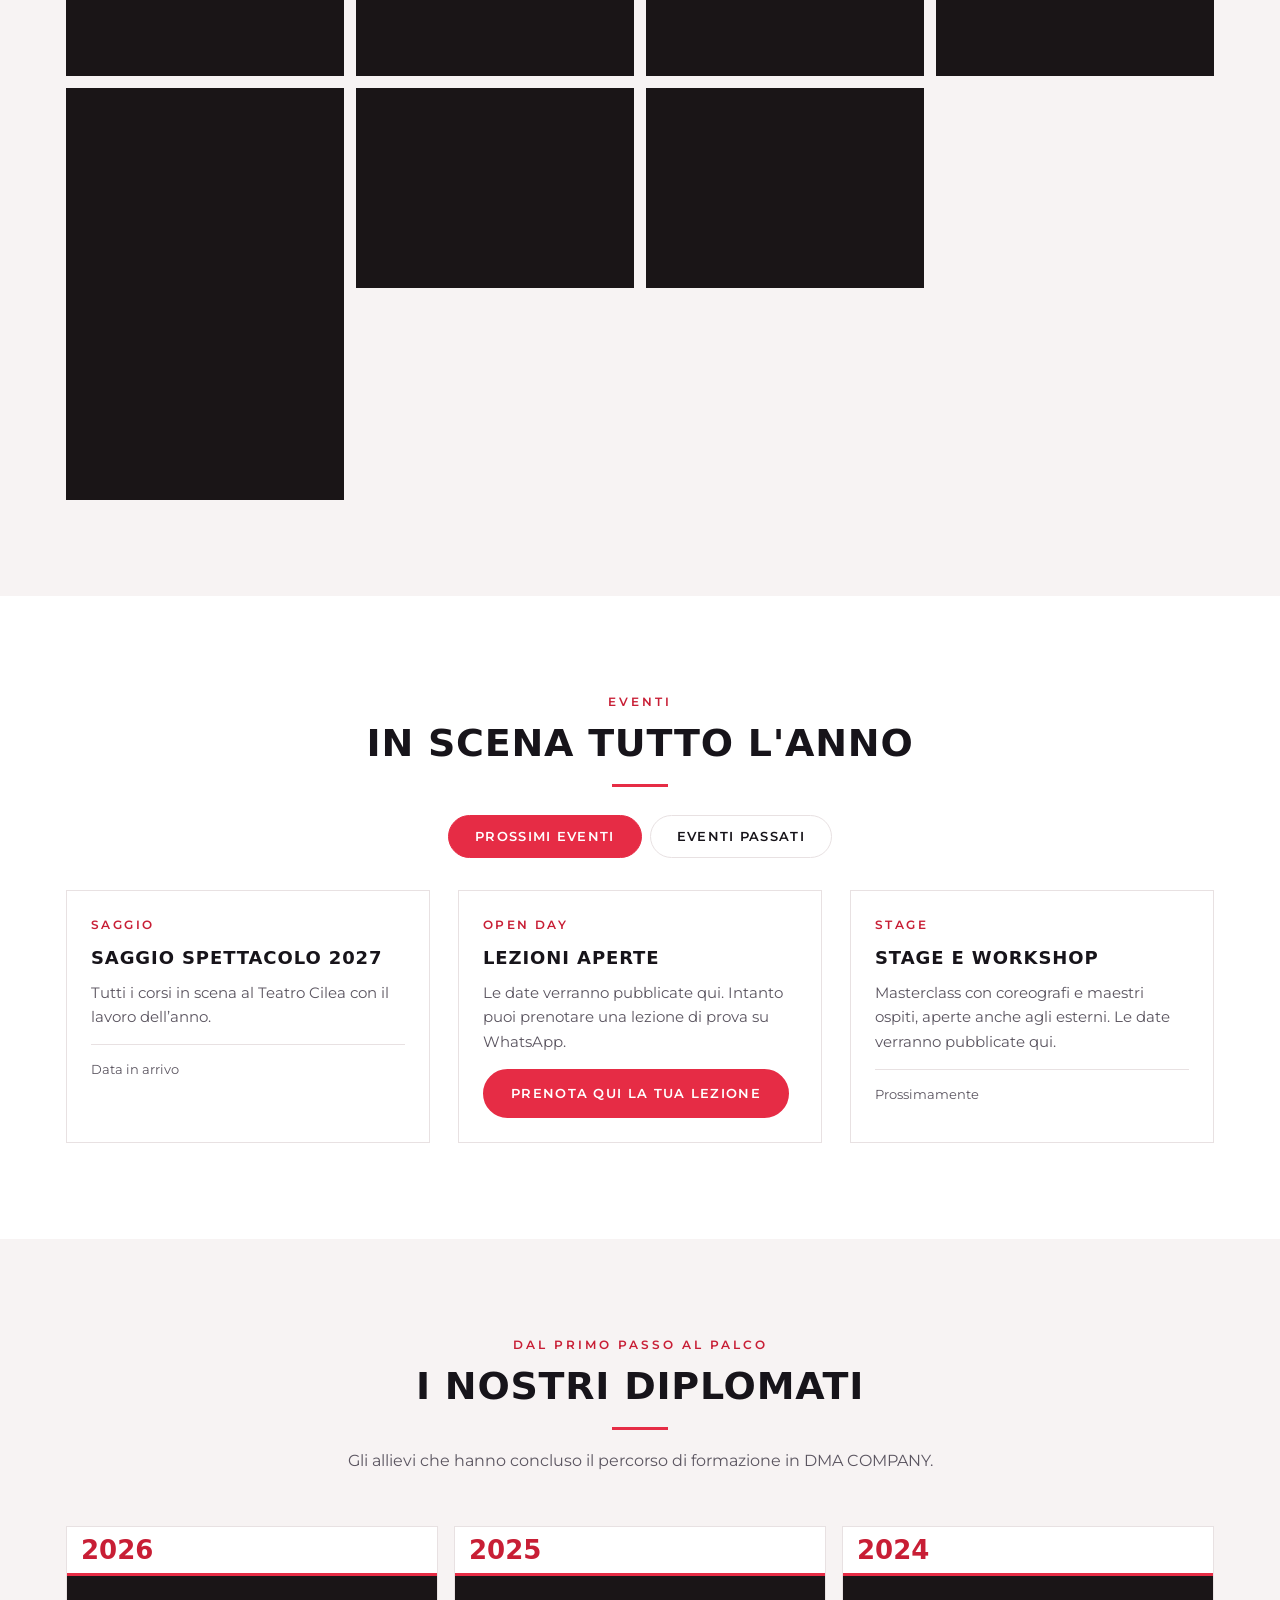
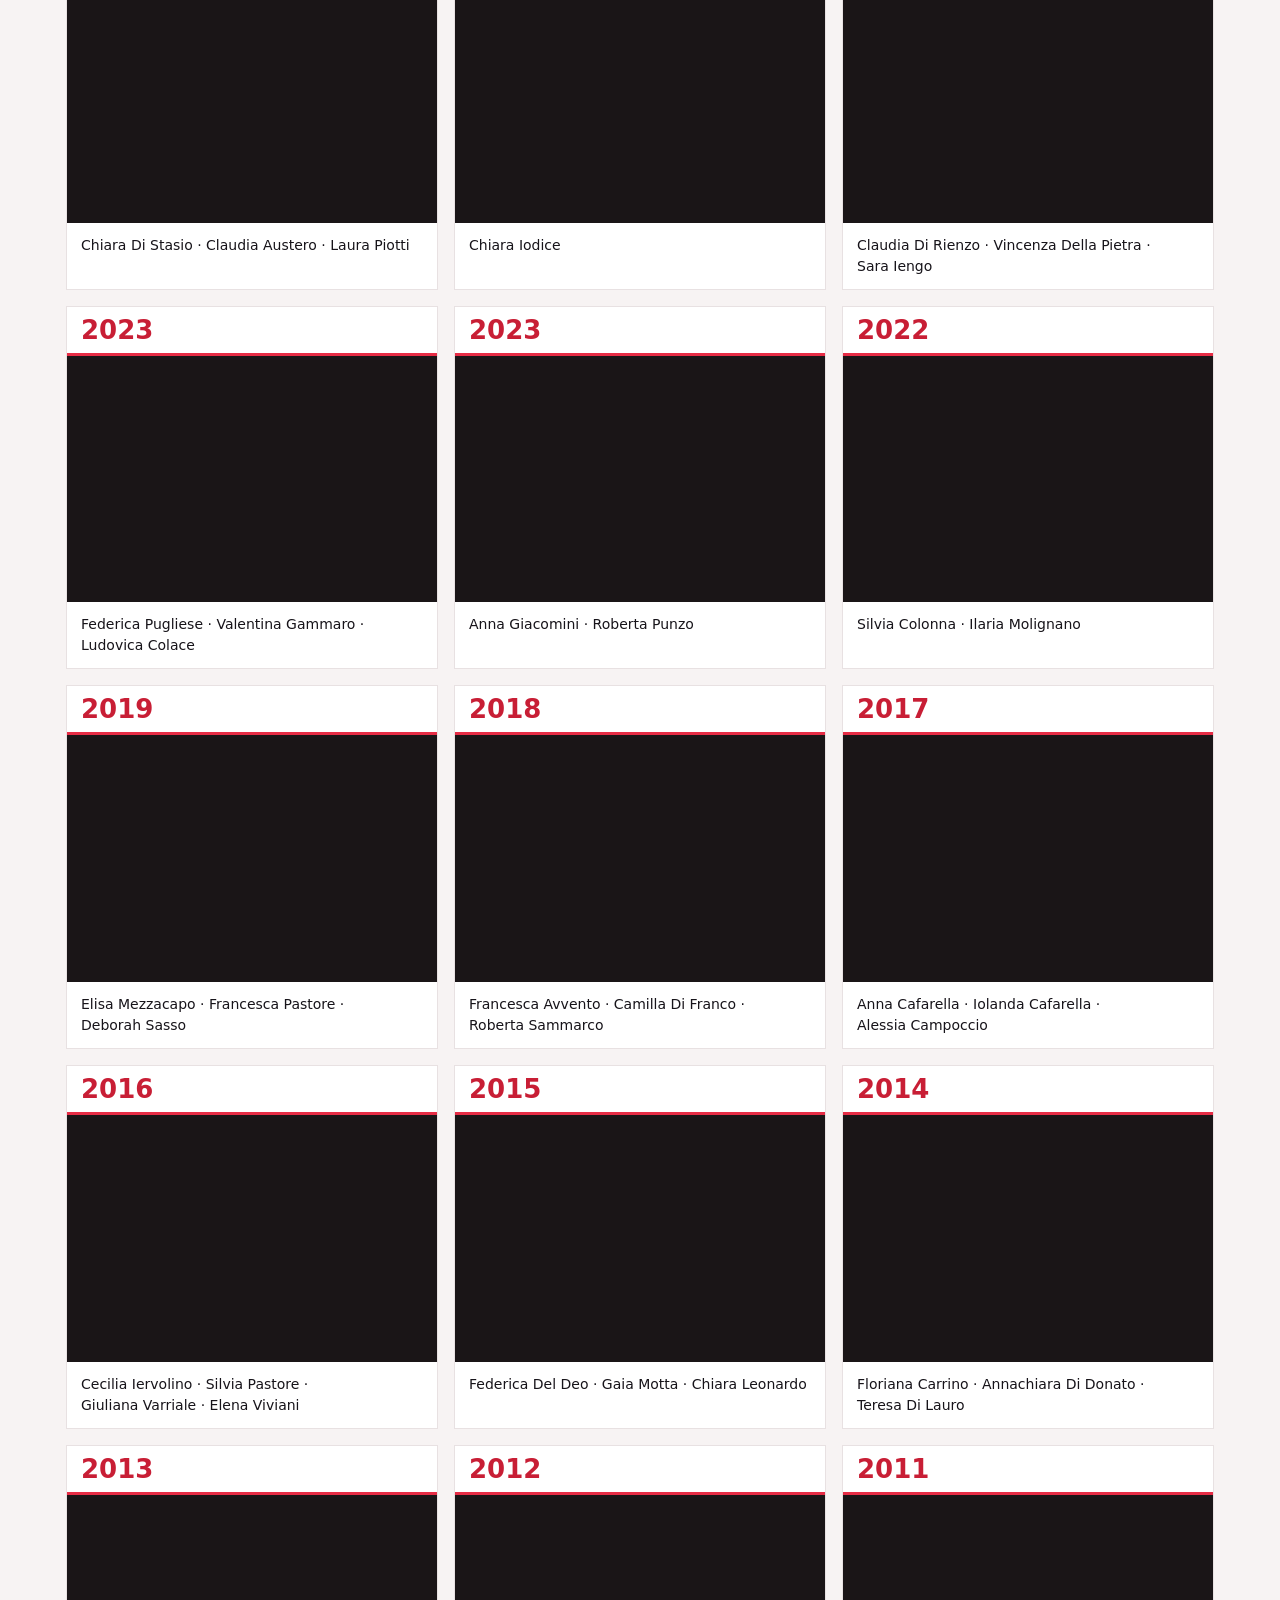
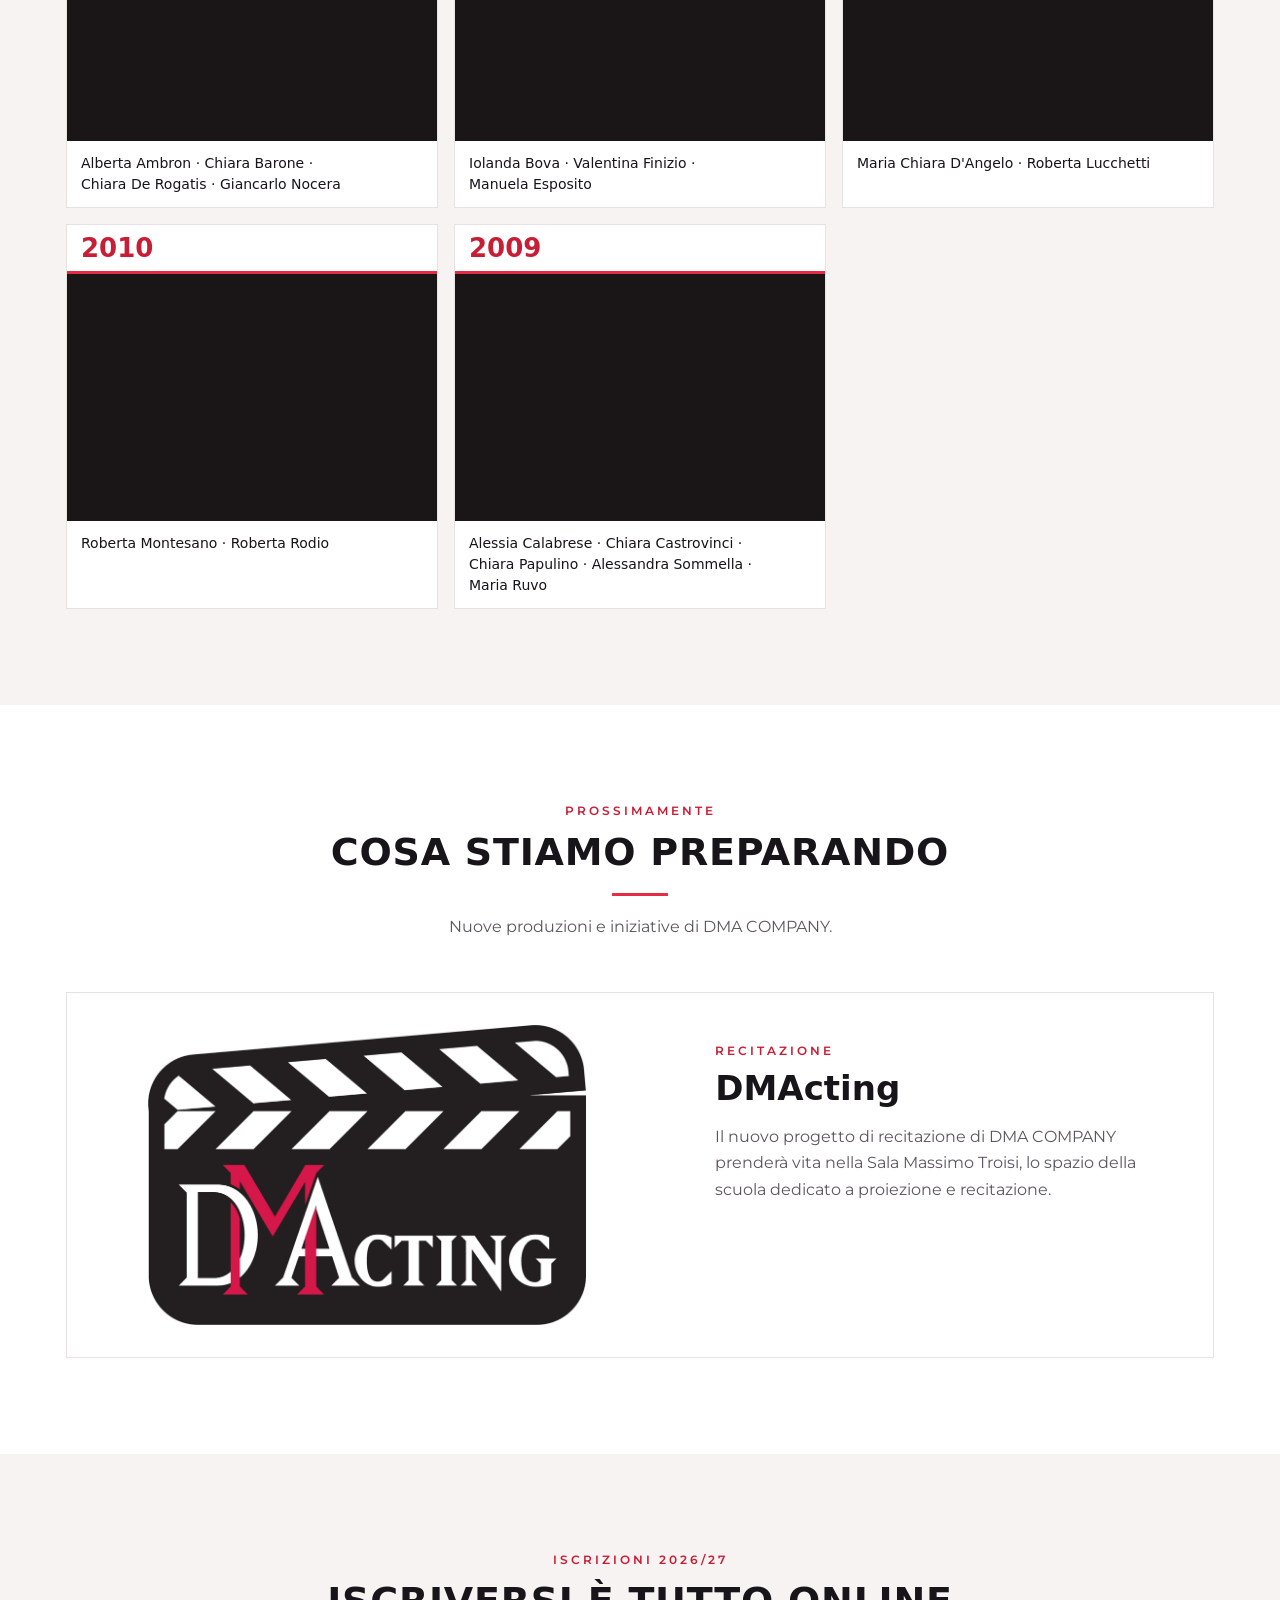
==== commit 515f496f: "Lancio: il sito completo sostituisce la pagina in costruzione Co-Authored-By: Claude Opus 5.5 <norep" ====
--- a/anteprima/index.html
+++ b/anteprima/index.html
@@ -1,358 +1 @@
-<!doctype html><html lang="it"><meta charset="utf-8"><meta name="viewport" content="width=device-width,initial-scale=1">
-<meta name="robots" content="noindex,nofollow">
-<title>DMA COMPANY</title><meta name="claude:viewport-fit-sides" content="cover">
-<link rel="stylesheet" href="/fonts/montserrat.css">
-<style>
-:root{--ink:#17141A;--ink2:#5B5560;--bg:#FFFFFF;--bg2:#F7F3F3;--line:#E8E1E2;--rose:#E62C45;--rose-d:#C81E35;--on-rose:#FFFFFF;--bar:#0E0E10;--on-bar:#FFFFFF;--hero:#141012;--card:#FFFFFF}
-@media (prefers-color-scheme:dark){:root:not([data-theme="light"]){--ink:#F3EEEF;--ink2:#B9B0B3;--bg:#141214;--bg2:#1C191B;--line:#2E2A2C;--card:#1E1B1D;--rose-d:#FF6B7D}}
-:root[data-theme="dark"]{--ink:#F3EEEF;--ink2:#B9B0B3;--bg:#141214;--bg2:#1C191B;--line:#2E2A2C;--card:#1E1B1D;--rose-d:#FF6B7D}
-*{box-sizing:border-box}
-html{scroll-padding-top:110px}
-body{margin:0;background:var(--bg);color:var(--ink);font:400 16px/1.65 Montserrat,system-ui,sans-serif}
-body::before{content:"";position:fixed;inset:0 0 auto;height:env(safe-area-inset-top,0px);z-index:60;background:#111114}
-a{color:var(--rose-d)}
-input,select,button{font:inherit}
-.wrap{max-width:1180px;margin:0 auto;padding-left:max(16px,env(safe-area-inset-left,0px));padding-right:max(16px,env(safe-area-inset-right,0px))}
-.prev{position:sticky;top:env(safe-area-inset-top,0px);z-index:50;background:#2A2A30;color:#fff;font:600 13px system-ui,sans-serif;padding:8px max(16px,env(safe-area-inset-right,0px)) 8px max(16px,env(safe-area-inset-left,0px));display:flex;flex-wrap:wrap;gap:8px 16px;align-items:center;justify-content:space-between}
-.prev nav{display:flex;gap:6px;flex-wrap:wrap}.prev a{padding:6px 12px;border-radius:999px;text-decoration:none;color:#fff}.prev a[aria-current]{background:#fff;color:#111}
-.top{background:var(--bar);color:var(--on-bar);font-size:13px}
-.top .wrap{max-width:none;padding-left:max(32px,env(safe-area-inset-left,0px));padding-right:max(32px,env(safe-area-inset-right,0px));display:flex;align-items:center;justify-content:space-between;gap:12px;min-height:44px;flex-wrap:wrap}
-.top .info{display:flex;gap:6px 28px;flex-wrap:wrap;padding:6px 0}.top .info span{display:flex;align-items:center;gap:8px;opacity:.92}
-.top .soc{display:flex;align-self:stretch}.top .soc a{display:grid;place-items:center;width:48px;color:#fff;border-left:1px solid #2C2C30}.top .soc a:last-child{border-right:1px solid #2C2C30}.top .soc a:hover{background:var(--rose);color:var(--on-rose)}
-.top svg{width:16px;height:16px;fill:currentColor}
-.top .soc a.area{width:auto;gap:8px;display:flex;align-items:center;padding:0 18px;background:var(--rose);color:var(--on-rose);font-weight:700;font-size:12px;letter-spacing:.12em;text-decoration:none}.top .soc a.area:hover{background:var(--rose-d)}
-@media (max-width:620px){.top .info a[href*="maps"]{display:none}.top .info span{white-space:nowrap}.top .soc a.area{padding:0 12px;font-size:11px;letter-spacing:.08em;white-space:nowrap}.top .soc a{width:38px}.top .wrap{padding-left:max(12px,env(safe-area-inset-left,0px));padding-right:max(12px,env(safe-area-inset-right,0px))}}
-@media (max-width:440px){.top .info a[href*="wa.me"] span{font-size:0;gap:0}.top .info a[href*="wa.me"] span svg{width:20px;height:20px}}
-
-header.main{background:#FFFFFF;position:sticky;top:env(safe-area-inset-top,0px);z-index:40;box-shadow:0 1px 0 #EEE}
-header.main .wrap{max-width:none;padding-left:max(32px,env(safe-area-inset-left,0px));padding-right:max(32px,env(safe-area-inset-right,0px));display:flex;align-items:center;justify-content:space-between;gap:16px;min-height:96px}
-.brand{display:flex;align-items:center;gap:14px;text-decoration:none;color:#17141A}
-.brand img{height:72px;width:auto;display:block}.brand img.word{height:24px;margin-bottom:2px}
-.brand b{display:block;font-weight:700;font-size:26px;letter-spacing:.04em;line-height:1}
-.brand>span{display:flex;flex-direction:column;width:max-content}.brand small{display:block;width:0;min-width:100%;font-size:14px;font-weight:600;letter-spacing:.04em;color:#4A454C;margin-top:7px;text-align:right;text-align-last:right;white-space:nowrap}
-.menu{display:flex;gap:20px;list-style:none;margin:0;padding:0}
-.menu a{color:#4A454C;text-decoration:none;text-transform:uppercase;letter-spacing:.08em;font-size:14px;font-weight:500;padding:8px 0;border-bottom:2px solid transparent}
-.menu a:hover{color:#17141A;border-color:var(--rose)}
-.burger{display:none;background:none;border:1px solid #DDD;border-radius:8px;width:46px;height:42px;color:#17141A;cursor:pointer}
-.hero{position:relative;min-height:min(78vh,760px);display:grid;place-items:center;text-align:center;color:#fff;overflow:hidden;background:#0D0A0B url(hero.jpg) center top/cover no-repeat;align-items:start;min-height:max(620px,66.6vw)}
-.hero::after{content:"";position:absolute;inset:0;background:linear-gradient(180deg,rgba(8,6,8,.82) 0%,rgba(8,6,8,.55) 42%,rgba(8,6,8,.12) 75%,rgba(8,6,8,.35) 100%)}@media (max-width:620px){.hero{background-position:center bottom;background-size:210% auto;min-height:0}.hero .in{padding-bottom:300px}}
-.hero .ph{position:absolute;left:16px;bottom:14px;z-index:1;font-size:12px;opacity:.7;letter-spacing:.04em}
-.hero .in{position:relative;z-index:2;padding:48px 16px 300px}
-.hero .kick{text-transform:uppercase;letter-spacing:.3em;font-size:13px;font-weight:600;color:var(--rose)}
-.hero h1{margin:14px 0 18px;font-weight:800;text-transform:uppercase;font-size:clamp(34px,6.2vw,76px);line-height:1.04;letter-spacing:.01em;text-wrap:balance}
-.hero p{margin:0 auto 34px;max-width:620px;font-weight:300;font-size:clamp(17px,2vw,21px);letter-spacing:.02em}
-.btn{display:inline-block;padding:15px 40px;border-radius:999px;background:var(--rose);color:var(--on-rose);text-decoration:none;text-transform:uppercase;letter-spacing:.1em;font-weight:600;font-size:14px;border:2px solid var(--rose);cursor:pointer}
-.btn:hover{background:transparent;color:#fff}
-.btn.ghost{background:transparent;color:#fff;border-color:#fff;margin-left:10px}.btn.ghost:hover{background:#fff;color:#111}
-.btn.dark:hover{color:var(--ink)}
-section{padding:96px 0}
-.alt{background:var(--bg2)}
-.head{text-align:center;max-width:680px;margin:0 auto 52px}
-.head .kick{text-transform:uppercase;letter-spacing:.25em;font-size:12px;font-weight:600;color:var(--rose-d)}
-.head h2{margin:10px 0 0;font-weight:700;text-transform:uppercase;font-size:clamp(26px,3.6vw,38px);letter-spacing:.02em;line-height:1.15}
-.head h2::after{content:"";display:block;width:56px;height:3px;background:var(--rose);margin:18px auto 0}
-.head p{color:var(--ink2);margin:18px 0 0}
-.feat{display:grid;grid-template-columns:repeat(3,1fr);gap:28px}
-.feat div{text-align:center;padding:10px 12px}
-.feat .ic{width:76px;height:76px;margin:0 auto 18px;border-radius:50%;border:2px solid var(--rose);display:grid;place-items:center;color:var(--rose-d)}
-.feat .ic svg{width:32px;height:32px;fill:none;stroke:currentColor;stroke-width:1.8}
-.feat h3{margin:0 0 8px;text-transform:uppercase;font-size:17px;letter-spacing:.06em}
-.feat p{margin:0;color:var(--ink2);font-size:15px}
-.filters{display:flex;justify-content:center;gap:8px;flex-wrap:wrap;margin:-24px 0 36px}
-.filt{padding:9px 20px;border-radius:999px;border:1px solid var(--line);background:transparent;color:var(--ink);text-transform:uppercase;letter-spacing:.08em;font-size:12px;font-weight:600;cursor:pointer}
-.filt[aria-pressed="true"]{background:var(--rose);border-color:var(--rose);color:var(--on-rose)}
-.grid{display:grid;grid-template-columns:repeat(3,1fr);gap:28px}
-.grid article{background:var(--card);border:1px solid var(--line);overflow:hidden}
-.grid .img{aspect-ratio:4/3;background:linear-gradient(135deg,#3A2A2B,#151112);display:grid;place-items:end start;padding:12px;color:#fff;font-size:12px;position:relative}
-.grid .img .age{position:absolute;top:14px;right:14px;background:var(--rose);color:var(--on-rose);font-weight:700;font-size:12px;padding:5px 12px;border-radius:999px;text-transform:uppercase;letter-spacing:.06em}
-.grid .txt{padding:24px}
-.grid h3{margin:0 0 8px;text-transform:uppercase;font-size:18px;letter-spacing:.05em}
-.grid p{margin:0 0 14px;color:var(--ink2);font-size:15px}
-.saggio.proj .img.logoimg{background:#fff;display:grid;place-items:center;padding:32px}.saggio.proj .img.logoimg img{max-width:100%;max-height:300px;object-fit:contain}.grid .img.logoimg{background:#fff;padding:24px;display:grid;place-items:center}.grid .img.logoimg img{max-width:100%;max-height:100%;object-fit:contain}.grid small{display:block;padding-top:14px;border-top:1px solid var(--line);font-size:13px;color:var(--ink2)}
-.tbl{overflow-x:auto;border:1px solid var(--line);background:var(--card)}
-table{width:100%;border-collapse:collapse;min-width:640px;font-size:15px}
-th{background:var(--bar);color:#fff;text-transform:uppercase;letter-spacing:.08em;font-size:12px;font-weight:600;padding:14px;text-align:left}
-td{padding:14px;border-top:1px solid var(--line);color:var(--ink2)}td:first-child{color:var(--ink);font-weight:600}
-.band{background:var(--bar);color:#fff;padding:80px 0}
-.band .wrap{display:grid;grid-template-columns:1fr 1fr;gap:48px;align-items:center}
-.band h2{margin:8px 0 14px;text-transform:uppercase;font-size:clamp(26px,3.4vw,38px);line-height:1.15}
-.band .kick{color:var(--rose);text-transform:uppercase;letter-spacing:.25em;font-size:12px;font-weight:600}
-.band p{color:#CFC8CA;margin:0}
-form{display:grid;gap:14px}
-label{display:grid;gap:6px;font-size:13px;font-weight:600;letter-spacing:.04em}
-input,select{padding:13px 16px;border-radius:0;border:1px solid #3A3538;background:#1A1719;color:#fff}
-input:focus,select:focus{outline:2px solid var(--rose);outline-offset:1px}
-.chk{display:flex;gap:10px;align-items:flex-start;font-weight:400;font-size:13px;color:#CFC8CA}
-.chk input{margin-top:3px}
-.sent{border:1px solid var(--rose);padding:28px}.sent h3{margin:0 0 6px;text-transform:uppercase}
-.saggio{display:grid;grid-template-columns:1.1fr 1fr;gap:0;align-items:stretch;background:var(--card);border:1px solid var(--line)}
-.saggio .img{min-height:360px;background:radial-gradient(70% 80% at 40% 40%,#6A4038,#1A1213);color:#fff;font-size:12px;display:flex;align-items:flex-end;padding:14px}
-.saggio .txt{padding:48px}
-.saggio h2{margin:8px 0 14px;text-transform:uppercase;font-size:clamp(24px,3vw,34px);line-height:1.15}
-.saggio .kick{color:var(--rose-d);text-transform:uppercase;letter-spacing:.25em;font-size:12px;font-weight:600}
-.saggio p{color:var(--ink2)}
-.steps{display:grid;grid-template-columns:repeat(4,1fr);gap:28px;counter-reset:s}
-.steps div{background:var(--card);border:1px solid var(--line);padding:30px 24px;border-top:3px solid var(--rose)}
-.steps b{display:block;font-size:42px;font-weight:800;color:var(--rose);line-height:1}
-.steps h3{margin:12px 0 8px;text-transform:uppercase;font-size:16px;letter-spacing:.05em}
-.steps p{margin:0;color:var(--ink2);font-size:14px}
-.center{text-align:center;margin-top:40px}
-.fam{display:grid;grid-template-columns:repeat(4,1fr);gap:20px;margin-top:8px}
-.fam div{padding:22px;border:1px solid var(--line);background:var(--card)}
-.fam h3{margin:0 0 6px;font-size:15px;text-transform:uppercase;letter-spacing:.05em}
-.fam p{margin:0;font-size:14px;color:var(--ink2)}
-.partners{display:grid;grid-template-columns:repeat(3,1fr);gap:24px}.partners>div,.partners>a{text-decoration:none;color:inherit;background:var(--card);border:1px solid var(--line);padding:28px;text-align:center}.partners img,.partners span{display:flex;align-items:center;justify-content:center;height:90px;margin:0 auto 16px;max-width:100%;object-fit:contain;border-radius:4px}.partners img{background:#fff;padding:8px}.partners span{background:var(--bg2);color:var(--ink2);font-size:13px;border:1px dashed var(--line)}.partners p{margin:0;color:var(--ink2);font-size:14px}.partners b{color:var(--ink)}.partners .pname{font-size:26px;font-weight:700;color:var(--ink);border-style:solid;letter-spacing:.02em}.partners a.pcard:hover{border-color:var(--rose)}.subhead{text-align:center;text-transform:uppercase;letter-spacing:.12em;font-size:16px;margin:48px 0 20px}.grid.docenti.assist{grid-template-columns:repeat(2,calc((100% - 84px)/4));justify-content:center;margin-top:0}.grid.docenti{grid-template-columns:repeat(4,1fr);margin-top:28px}.saggio.dir .img{min-height:420px;background:linear-gradient(135deg,#3A2A2B,#151112)}.grid.docenti .img{aspect-ratio:4/5}@media (max-width:980px){.partners,.grid.docenti,.grid.docenti.assist{grid-template-columns:1fr 1fr}}@media (max-width:620px){.partners,.grid.docenti,.grid.docenti.assist{grid-template-columns:1fr}}
-.menu a{white-space:nowrap}@media (max-width:1180px) and (min-width:761px){header.main .wrap{flex-wrap:nowrap;gap:12px}header.main .brand{gap:10px;flex-shrink:0}header.main .brand img{height:52px}header.main .brand img.word{height:17px}header.main .brand small{font-size:11px;letter-spacing:.05em}header.main .menu{display:flex!important;position:static;flex-direction:row;flex-wrap:nowrap;gap:clamp(7px,1.1vw,20px);padding:0;box-shadow:none;background:none}header.main .menu a{display:inline-block;padding:6px 0;border-bottom:2px solid transparent;font-size:clamp(9.5px,1.08vw,13px);letter-spacing:.04em}header.main .burger{display:none!important}}@media (max-width:760px){.menu{display:none;position:absolute;left:0;right:0;top:100%;background:#fff;flex-direction:column;gap:0;padding:8px 16px 16px;box-shadow:0 10px 20px rgba(0,0,0,.08)}.menu.open{display:flex}.menu a{display:block;padding:12px 0;border-bottom:1px solid #F0EAEA}.burger{display:grid;place-items:center}}
-.dove{display:grid;grid-template-columns:1.4fr 1fr;border:1px solid var(--line);background:var(--card)}.dove .map{min-height:380px;background:var(--bg2);position:relative}.maplo{position:absolute;inset:0;width:100%;border:0;background:var(--bg2);color:var(--ink);font:inherit;cursor:pointer;display:grid;place-content:center;gap:6px;padding:20px;text-align:center}.maplo b{font-size:14px;text-transform:uppercase;letter-spacing:.12em;color:var(--rose)}.maplo span{font-size:12.5px;color:var(--ink2);max-width:34ch}.dove .map iframe{position:absolute;inset:0;width:100%;height:100%;border:0}.dove iframe{position:relative}.dove iframe{width:100%;height:100%;min-height:380px;border:0;display:block}.dove .info{padding:40px}.dove h3{margin:0 0 6px;text-transform:uppercase;font-size:14px;letter-spacing:.1em;color:var(--rose-d)}.dove p{margin:0 0 22px;color:var(--ink2)}@media (max-width:980px){.dove{grid-template-columns:1fr}.dove .info{padding:28px 20px}}
-.gal{display:grid;grid-template-columns:repeat(4,1fr);grid-auto-rows:200px;gap:12px}.gal .g{border:0;padding:0;background:#1A1517 center/cover no-repeat;cursor:pointer;display:grid;place-items:center;color:#8E878A;font-size:13px}.gal.spazi{grid-template-columns:repeat(7,1fr);grid-auto-rows:150px;margin-top:12px}.gal .g.big{grid-column:span 2;grid-row:span 2}.gal .g.tall{grid-row:span 2}.gal .g.ph{cursor:default;background:var(--bg2);border:1px dashed var(--line)}.gal button.g:hover{filter:brightness(1.1)}.lb{position:fixed;inset:0;z-index:100;background:rgba(0,0,0,.92);display:grid;place-items:center;padding:24px}.lb[hidden]{display:none}.lb img{max-width:100%;max-height:90vh}.lb-n{position:absolute;top:50%;transform:translateY(-50%);background:rgba(0,0,0,.35);border:0;color:#fff;font-size:44px;width:52px;height:72px;cursor:pointer;line-height:1;border-radius:8px}.lb-p{left:10px}.lb-s{right:10px}.lb.one .lb-n{display:none}.lb-x{position:absolute;top:12px;right:16px;background:none;border:0;color:#fff;font-size:40px;cursor:pointer;line-height:1}@media (max-width:980px){.gal.spazi{grid-template-columns:repeat(4,1fr)}}@media (max-width:760px){.gal,.gal.spazi{grid-template-columns:1fr 1fr;grid-auto-rows:150px}}
-.sede{display:grid;grid-template-columns:1fr 1fr;grid-auto-rows:300px;gap:12px}.sede .ph{background:#2A2427}.sede figure{margin:0;position:relative;background:#222 center/cover no-repeat;overflow:hidden}.sede figcaption{position:absolute;left:0;right:0;bottom:0;padding:40px 18px 14px;background:linear-gradient(transparent,rgba(0,0,0,.75));color:#fff;display:flex;flex-direction:column}.sede figcaption b{letter-spacing:.03em;font-size:16px}.sede figcaption span{font-size:13px;opacity:.85}.nums{display:grid;grid-template-columns:repeat(5,1fr);gap:12px;margin:28px 0}.nums div{background:var(--card);border:1px solid var(--line);border-top:3px solid var(--rose);padding:22px}.nums b{display:block;font-size:40px;font-weight:800;line-height:1;color:var(--ink)}.nums small{font-size:15px;margin-left:4px;color:var(--rose-d)}.nums span{color:var(--ink2);font-size:14px}.kit{background:var(--card);border:1px solid var(--line);padding:32px;margin-bottom:28px}.kit h3,.affitto h3{margin:0 0 16px;text-transform:uppercase;font-size:20px;letter-spacing:.04em}.kit ul{list-style:none;margin:0;padding:0;display:grid;grid-template-columns:repeat(5,1fr);gap:18px}.kit li{color:var(--ink2);font-size:14px}.kit li b{display:block;color:var(--ink);text-transform:uppercase;font-size:13px;letter-spacing:.06em;margin-bottom:4px}.affitto{background:var(--bar);color:#fff;padding:40px;display:grid;grid-template-columns:1fr 1.2fr;gap:32px;margin-bottom:28px}.affitto .kick{color:var(--rose);text-transform:uppercase;letter-spacing:.25em;font-size:12px;font-weight:600}.affitto p{color:#CFC8CA;margin:0}.affitto ol{list-style:none;counter-reset:f;margin:0;padding:0;display:grid;gap:14px}.affitto li{counter-increment:f;color:#CFC8CA;font-size:14px;padding-left:44px;position:relative}.affitto li::before{content:counter(f,upper-roman);position:absolute;left:0;top:0;color:var(--rose);font-weight:800;font-size:20px}.affitto li b{display:block;color:#fff;text-transform:uppercase;font-size:14px;letter-spacing:.06em}.affitto .note{grid-column:1/-1;font-size:14px}.affitto .note a{color:var(--rose);font-weight:600}@media (max-width:980px){.sede{grid-auto-rows:220px}.nums{grid-template-columns:1fr 1fr}.kit ul{grid-template-columns:1fr 1fr}.affitto{grid-template-columns:1fr;padding:28px 20px}}@media (max-width:620px){.sede{grid-template-columns:1fr}.kit ul{grid-template-columns:1fr}}
-.week{display:grid;grid-template-columns:repeat(6,1fr);gap:12px}.day h3{margin:0 0 10px;padding-bottom:8px;border-bottom:2px solid var(--ink);text-transform:uppercase;font-size:14px;letter-spacing:.12em}.slot{padding:10px 12px;margin-bottom:8px;border-radius:4px;display:flex;flex-direction:column;gap:2px}.slot b{font-size:14px}.slot span{font-size:12.5px;opacity:.85}.slot.d{background:#3A2B27;color:#fff}.slot.p{background:#F6E1DE;color:#7A2F35;border:1px solid #E8A9A3}.slot.x{background:transparent;color:var(--rose-d);border:1px dashed var(--rose)}.morning{display:flex;flex-wrap:wrap;gap:4px 16px;align-items:baseline;padding:14px 18px;margin-bottom:16px;border:1px dashed var(--rose);border-radius:4px;color:var(--ink);text-decoration:none;background:var(--card)}.morning b{text-transform:uppercase;font-size:13px;letter-spacing:.08em;color:var(--rose-d)}.morning span{font-size:14px;color:var(--ink2)}.morning:hover{border-style:solid}.legend{display:flex;flex-wrap:wrap;gap:10px 22px;margin-top:18px;font-size:13px;color:var(--ink2);align-items:center}.legend i{display:inline-block;width:14px;height:14px;border-radius:3px;margin-right:6px;vertical-align:-2px}.legend i.d{background:#3A2B27}.legend i.p{background:#F6E1DE;border:1px solid #E8A9A3}.legend i.x{border:1px dashed var(--rose)}.legend .wa{margin-left:auto}@media (max-width:980px){.week{grid-template-columns:repeat(3,1fr)}}@media (max-width:620px){.week{grid-template-columns:1fr 1fr}.legend .wa{margin-left:0}}
-.videos{display:grid;grid-template-columns:1fr 1fr;gap:16px;margin-top:16px}.videos figure{margin:0;background:var(--card);border:1px solid var(--line)}.videos .vph,.videos iframe,.videos video{display:grid;place-items:center;width:100%;aspect-ratio:16/9;border:0;background:#0E0E10;color:#fff;font-size:42px}.videos .vph small{display:block;font-size:12px;letter-spacing:.1em;text-transform:uppercase;opacity:.7;margin-top:-40px}.videos figcaption{padding:14px 18px;display:flex;flex-direction:column}.videos figcaption b{text-transform:uppercase;font-size:14px;letter-spacing:.05em}.videos figcaption span{color:var(--ink2);font-size:14px}@media (max-width:760px){.videos{grid-template-columns:1fr}}
-.ytl{position:relative;display:block;aspect-ratio:16/9;background:#0D0A0B url(hero.jpg) center/cover;overflow:hidden}.ytl::before{content:"";position:absolute;inset:0;background:rgba(0,0,0,.25)}.ytl img{position:absolute;inset:0;width:100%;height:100%;object-fit:cover}.ytl .play{position:absolute;left:50%;top:50%;width:72px;height:50px;margin:-25px 0 0 -36px;background:var(--rose);border-radius:12px;z-index:1;transition:transform .15s}.ytl .play::after{content:"";position:absolute;left:29px;top:15px;border-style:solid;border-width:10px 0 10px 17px;border-color:transparent transparent transparent #fff}.ytl:hover .play{transform:scale(1.08)}.videos iframe{display:block}
-.ek{color:var(--rose-d);text-transform:uppercase;letter-spacing:.2em;font-size:12px;font-weight:600;margin-bottom:8px}[data-epane][hidden]{display:none!important}.gtabs{display:flex;justify-content:center;gap:8px;margin:-24px 0 32px}.gtab{padding:10px 26px;border-radius:999px;border:1px solid var(--line);background:transparent;color:var(--ink);text-transform:uppercase;letter-spacing:.1em;font-size:13px;font-weight:600;cursor:pointer}.gtab[aria-selected="true"]{background:var(--rose);border-color:var(--rose);color:#fff}[data-pane][hidden]{display:none!important}.videos{margin-top:0}
-.infobox{position:relative;z-index:3;margin-top:-56px}.ib{display:grid;grid-template-columns:repeat(4,1fr);background:var(--card);box-shadow:0 18px 40px rgba(0,0,0,.18);border-top:3px solid var(--rose)}.ib a{display:flex;flex-direction:column;gap:2px;padding:22px 24px;text-decoration:none;color:var(--ink);border-right:1px solid var(--line)}.ib a:last-child{border-right:0}.ib a:hover{background:var(--bg2)}.ib .ik{color:var(--rose-d);text-transform:uppercase;letter-spacing:.18em;font-size:11px;font-weight:600}.ib b{font-size:16px}.ib small{color:var(--ink2);font-size:13px}@media (max-width:980px){.ib{grid-template-columns:1fr 1fr}.ib a:nth-child(2){border-right:0}.ib a:nth-child(-n+2){border-bottom:1px solid var(--line)}}@media (max-width:620px){.infobox{margin-top:-32px}.ib a{padding:14px 14px}.ib b{font-size:14px}.ib small{font-size:12px}.ib .ik{font-size:10px;letter-spacing:.12em}.ib a:nth-child(odd){border-right:1px solid var(--line)}}
-.dipl{display:grid;grid-template-columns:repeat(auto-fit,minmax(220px,1fr));gap:20px}.dipl>div{background:var(--card);border:1px solid var(--line);border-top:3px solid var(--rose);padding:24px}.dipl h3{margin:0 0 12px;font-size:28px;font-weight:800;color:var(--rose-d)}.dipl ul{list-style:none;margin:0;padding:0}.dipl li{padding:6px 0;border-bottom:1px solid var(--line);font-weight:500}.dipl li:last-child{border-bottom:0}.dipl li small{display:block;color:var(--ink2);font-weight:400;font-size:13px}
-.dgal{display:grid;grid-template-columns:repeat(3,1fr);gap:16px}.dgal .g{display:block;width:100%;aspect-ratio:3/2;border:0;padding:0;background:#1A1517 center/cover no-repeat;cursor:pointer}.dgal .g:hover{filter:brightness(1.1)}.dgal figure{margin:0;background:var(--card);border:1px solid var(--line)}.dgal .dph,.dgal img{display:grid;place-items:center;width:100%;aspect-ratio:3/4;object-fit:cover;background:linear-gradient(135deg,#3A2A2B,#151112);color:#8E878A;font-size:13px}.dgal .nm{white-space:nowrap}.dgal .dy{padding:10px 14px;font-size:26px;font-weight:800;color:var(--rose-d);line-height:1;border-bottom:3px solid var(--rose)}.dgal figcaption{padding:12px 14px;display:flex;flex-direction:column}.dgal figcaption b{font-size:15px}.dgal figcaption span{color:var(--ink);font-size:14px;font-weight:500;line-height:1.5}@media (max-width:980px){.dgal{grid-template-columns:1fr 1fr}}@media (max-width:620px){.dgal{grid-template-columns:1fr}}
-footer{background:var(--bar);color:#BDB6B8;padding:64px 0 0;font-size:14px}
-footer .cols{display:grid;grid-template-columns:1.3fr 1fr 1fr;gap:40px}
-footer h4{color:#fff;text-transform:uppercase;letter-spacing:.12em;font-size:13px;margin:0 0 16px}
-footer h4::after{content:"";display:block;width:32px;height:2px;background:var(--rose);margin-top:10px}
-footer p{margin:0 0 8px}footer a{color:#BDB6B8;text-decoration:none}footer a:hover{color:var(--rose)}
-footer .logo{display:inline-block;margin-bottom:16px}footer .logo img{height:96px;display:block}
-footer .partner{display:flex;align-items:center;gap:14px;margin-top:22px;flex-wrap:wrap}footer .partner span{font-size:12px;text-transform:uppercase;letter-spacing:.14em;color:#8E878A}footer .partner img{height:60px;width:auto;display:block}footer .legal{border-top:1px solid #2A2729;margin-top:48px;padding:20px 0;font-size:12px;color:#8E878A}
-@media (max-width:980px){
- .menu{display:none;position:absolute;left:0;right:0;top:100%;background:#fff;flex-direction:column;gap:0;padding:8px 16px 16px;box-shadow:0 10px 20px rgba(0,0,0,.08)}
- .menu.open{display:flex}.menu a{display:block;padding:12px 0;border-bottom:1px solid #F0EAEA}
- .burger{display:grid;place-items:center}
- header.main .cta{display:none}
- .grid,.feat{grid-template-columns:1fr 1fr}.steps,.fam{grid-template-columns:1fr 1fr}
- .band .wrap,.saggio{grid-template-columns:1fr}
- footer .cols{grid-template-columns:1fr 1fr}
-}
-@media (max-width:620px){
- section{padding:64px 0}
- .top .info span.h{display:none}
- header.main .wrap{min-height:76px}.brand img{height:54px}.brand img.word{height:18px}.brand b{font-size:20px}.brand small{font-size:11.5px;letter-spacing:.05em;margin-top:5px}
- .grid,.feat,.steps,.fam,footer .cols{grid-template-columns:1fr}
- .saggio .txt{padding:28px 20px}
- .btn.ghost{margin:12px 0 0}
- .top .soc a{width:42px}
- .top .wrap{flex-wrap:nowrap}.top .info{flex-direction:column;gap:2px;font-size:12px}
-}
-</style>
-<div id="root" data-acc="#E62C45">
-
-<div class="top"><div class="wrap">
- <div class="info">
-  <a href="https://wa.me/393383787702" style="color:inherit;text-decoration:none"><span><svg viewBox="0 0 24 24"><path d="M12 2a10 10 0 0 0-8.6 15.1L2 22l5-1.3A10 10 0 1 0 12 2zm0 18.2a8.2 8.2 0 0 1-4.2-1.2l-.3-.2-3 .8.8-2.9-.2-.3A8.2 8.2 0 1 1 12 20.2zm4.5-6.1c-.2-.1-1.5-.7-1.7-.8-.2-.1-.4-.1-.6.1l-.8 1c-.1.2-.3.2-.5.1a6.7 6.7 0 0 1-3.3-2.9c-.3-.4.2-.4.7-1.4.1-.2 0-.3 0-.4l-.8-1.8c-.2-.5-.4-.4-.6-.4h-.5a1 1 0 0 0-.7.3 3 3 0 0 0-.9 2.2c0 1.3.9 2.5 1 2.7.1.2 1.8 2.8 4.4 3.9 1.6.7 2.3.8 3.1.6.5-.1 1.5-.6 1.7-1.2.2-.6.2-1.1.2-1.2-.1-.1-.3-.2-.6-.3z"/></svg>+39 338 378 7702</span></a>
-  <a href="https://maps.google.com/?q=Via+Pietro+Castellino+141D+Napoli" style="color:inherit;text-decoration:none"><span><svg viewBox="0 0 24 24"><path d="M12 2a7 7 0 0 0-7 7c0 5.2 7 13 7 13s7-7.8 7-13a7 7 0 0 0-7-7zm0 9.5A2.5 2.5 0 1 1 12 6.5a2.5 2.5 0 0 1 0 5z"/></svg>Via Pietro Castellino 141D - NAPOLI</span></a>
- </div>
- <div class="soc">
-  <a href="/area/" class="area"><svg viewBox="0 0 24 24" aria-hidden="true"><path d="M7 11V8a5 5 0 0 1 10 0v3" fill="none" stroke="currentColor" stroke-width="2" stroke-linecap="round"/><rect x="5" y="11" width="14" height="10" rx="2"/></svg>AREA RISERVATA</a>
-  <a href="https://www.instagram.com/dmacompanysrl/" aria-label="Instagram"><svg viewBox="0 0 24 24"><path d="M12 7a5 5 0 1 0 0 10 5 5 0 0 0 0-10zm0 8.2a3.2 3.2 0 1 1 0-6.4 3.2 3.2 0 0 1 0 6.4zM17.3 5.5a1.2 1.2 0 1 0 0 2.4 1.2 1.2 0 0 0 0-2.4zM12 2c-2.7 0-3 0-4.1.1C4.3 2.3 2.3 4.3 2.1 7.9 2 9 2 9.3 2 12s0 3 .1 4.1c.2 3.6 2.2 5.6 5.8 5.8 1.1.1 1.4.1 4.1.1s3 0 4.1-.1c3.6-.2 5.6-2.2 5.8-5.8.1-1.1.1-1.4.1-4.1s0-3-.1-4.1c-.2-3.6-2.2-5.6-5.8-5.8C15 2 14.7 2 12 2zm0 1.8c2.7 0 3 0 4 .1 2.7.1 4 1.4 4.1 4.1.1 1 .1 1.3.1 4s0 3-.1 4c-.1 2.7-1.4 4-4.1 4.1-1 .1-1.3.1-4 .1s-3 0-4-.1c-2.7-.1-4-1.4-4.1-4.1-.1-1-.1-1.3-.1-4s0-3 .1-4C4 5.3 5.3 4 8 3.9c1-.1 1.3-.1 4-.1z"/></svg></a>
-  <a href="https://www.tiktok.com/@dma.company.srl" aria-label="TikTok"><svg viewBox="0 0 24 24"><path d="M16.6 2h-3.3v13.2a2.9 2.9 0 1 1-2.1-2.8V9a6.3 6.3 0 1 0 5.4 6.2V8.5a8 8 0 0 0 4.4 1.4V6.6a4.6 4.6 0 0 1-4.4-4.6z"/></svg></a>
-  <a href="https://www.youtube.com/@dmacompanynapoli" aria-label="YouTube" class="yt"><svg viewBox="0 0 24 24"><path d="M23 7.2a3 3 0 0 0-2.1-2.1C19 4.6 12 4.6 12 4.6s-7 0-8.9.5A3 3 0 0 0 1 7.2 31 31 0 0 0 .5 12a31 31 0 0 0 .5 4.8 3 3 0 0 0 2.1 2.1c1.9.5 8.9.5 8.9.5s7 0 8.9-.5a3 3 0 0 0 2.1-2.1 31 31 0 0 0 .5-4.8 31 31 0 0 0-.5-4.8zM9.7 15.1V8.9L15.5 12z"/></svg></a>
- </div>
-</div></div>
-
-<header class="main"><div class="wrap" style="position:relative">
- <a class="brand" href="#"><img src="[data-uri]" alt="Logo DMA COMPANY"><span><b><img class="word" src="[data-uri]" alt="COMPANY"></b><small>Studio DANZA - PILATES</small></span></a>
- <ul class="menu" id="menu"><li><a href="#home">Home</a></li><li><a href="#chi">Chi siamo</a></li><li><a href="#sede">Sede</a></li><li><a href="#corsi">Corsi</a></li><li><a href="#docenti">Team</a></li><li><a href="#gallery">Galleria</a></li><li><a href="#eventi">Eventi</a></li><li><a href="#diplomati">Diplomi</a></li><li><a href="#progetti">Prossimamente</a></li><li><a href="#partners">Partner</a></li></ul>
- <button class="burger" aria-label="Apri il menu" aria-expanded="false" aria-controls="menu"><svg width="22" height="22" viewBox="0 0 24 24" fill="none" stroke="currentColor" stroke-width="2"><path d="M3 6h18M3 12h18M3 18h18"/></svg></button>
-</div></header>
-
-<div class="hero" id="home">
- <div class="in">
-  <div class="kick">Scuola di danza a Napoli · Stagione 2026 / 2027</div>
-  <h1>La danza,<br>dal primo passo al palco.</h1>
-  <p style="max-width:900px">Classico, moderno, contemporaneo, hip hop e heels, dalla propedeutica al diploma.<br>A fine anno, tutti in scena al Teatro Cilea.<br>Per gli adulti, anche Pilates.</p>
-  <a class="btn" href="https://wa.me/393383787702?text=Ciao%20DMA%20COMPANY%21%20Vorrei%20prenotare%20una%20lezione%20di%20prova." target="_blank" rel="noopener">Prenota una prova su WhatsApp</a><a class="btn ghost" href="#iscrizioni">Iscriviti online</a>
- </div>
- </div>
-
-<div class="infobox"><div class="wrap"><div class="ib">
- <a href="https://maps.google.com/?q=Via+Pietro+Castellino+141D+80131+Napoli" target="_blank" rel="noopener"><span class="ik">Dove siamo</span><b>Via Pietro Castellino 141D</b><small>80131 Napoli · Metro Montedonzelli (Linea 1)</small></a>
- <a href="https://wa.me/393383787702" target="_blank" rel="noopener"><span class="ik">Info e iscrizioni</span><b>WhatsApp 338 378 7702</b><small>Scrivici, ti rispondiamo noi</small></a>
- <a href="mailto:info@dmacompany.it"><span class="ik">Email</span><b>info@dmacompany.it</b><small>Per informazioni</small></a>
- <a href="#orari"><span class="ik">Stagione 2026/27</span><b>Iscrizioni aperte</b><small>Guarda l'orario dei corsi</small></a>
-</div></div></div>
-<section id="chi"><div class="wrap">
- <div class="head"><div class="kick">Benvenuti</div><h2 style="text-transform:none">La Scuola di Danza<br><span style="white-space:nowrap">DMA COMPANY</span></h2><p class="lead" style="font-size:19px;color:var(--ink);font-weight:500;margin-bottom:10px">Diretta da <b>Roberta Pagano</b>, una vita dedicata alla Danza!</p><p style="margin-top:0">Una scuola di danza in via Pietro Castellino a Napoli: dalla propedeutica agli allievi diplomati, ogni corso ha il suo percorso e ogni allievo il suo ritmo.<br>Accanto alla danza, i corsi di Pilates per adulti.</p></div>
- <div class="feat">
-  <div><div class="ic"><svg viewBox="0 0 24 24"><circle cx="12" cy="4.5" r="2"/><path d="M12 7v6l-4 7M12 13l4 7M6 10l6-2 6 2"/></svg></div><h3>Insegnanti qualificati</h3><p>Docenti diplomati che seguono gli allievi passo dopo passo, per età e livello.</p></div>
-  <div><div class="ic"><svg viewBox="0 0 24 24"><path d="M4 20V8l8-4 8 4v12M9 20v-6h6v6"/></svg></div><h3>Sul palco del Cilea</h3><p>Il saggio di fine anno al Teatro Cilea, con tutti i corsi in scena.</p></div>
-  <div><div class="ic"><svg viewBox="0 0 24 24"><rect x="5" y="3" width="14" height="18" rx="2"/><path d="M9 8h6M9 12h6M9 16h3"/></svg></div><h3>Tutto online</h3><p>Iscrizione, firme, ricevute per il 730 e avvisi direttamente dal telefono.</p></div>
- </div>
-</div></section>
-
-<section id="sede" class="alt"><div class="wrap">
- <div class="head"><h2>Sede</h2><p>DMA COMPANY si trova a Napoli, in Via Pietro Castellino 141D: una struttura di 250 mq con tre sale attrezzate per danza, pilates, attività a corpo libero, proiezione e recitazione.</p></div>
- <div class="sede">
-  <figure class="s1" style="background-image:url(sede-000.jpg)"><figcaption><b>Sala MANUEL FRATTINI</b><span>70 mq · parquet</span></figcaption></figure>
-  <figure class="s2" style="background-image:url(sede-001.jpg);background-position:center 12%"><figcaption><b>Sala MONICA DI MAULO</b><span>55 mq · linoleum</span></figcaption></figure>
-  <figure class="s3" style="background-image:url(sede-003.jpg)"><figcaption><b>Sala MASSIMO TROISI</b><span>25 mq · pavimento in legno</span></figcaption></figure>
-  <figure class="s4" style="background-image:url(sede-002.jpg)" aria-label="Spogliatoio"></figure>
- </div>
-
- <div class="gal spazi"><button class="g" data-src="spazi-1.jpg" style="background-image:url(spazi-1.jpg)" aria-label="Ingresso"></button><button class="g" data-src="spazi-2.jpg" style="background-image:url(spazi-2.jpg)" aria-label="Area attrezzi"></button><button class="g" data-src="spazi-3.jpg" style="background-image:url(spazi-3.jpg)" aria-label="Spogliatoio"></button><button class="g" data-src="spazi-4.jpg" style="background-image:url(spazi-4.jpg)" aria-label="Corridoio"></button><button class="g" data-src="spazi-5.jpg" style="background-image:url(spazi-5.jpg)" aria-label="Corridoio"></button><button class="g" data-src="spazi-6.jpg" style="background-image:url(spazi-6.jpg)" aria-label="Bar e ristoro"></button><button class="g" data-src="spazi-7.jpg" style="background-image:url(spazi-7.jpg)" aria-label="Area relax"></button></div>
- <div class="nums"><div><b>250<small>mq</small></b><span>Struttura complessiva</span></div><div><b>3</b><span>Sale attrezzate</span></div><div><b>70<small>mq</small></b><span>Sala MANUEL FRATTINI</span></div><div><b>55<small>mq</small></b><span>Sala MONICA DI MAULO</span></div><div><b>25<small>mq</small></b><span>Sala MASSIMO TROISI</span></div></div>
- <div class="kit">
-  <ul><li><b>Pavimenti, specchi e sbarre</b>Allestimenti Antheo, pavimenti per la danza, leader del settore: parquet in Sala Frattini, linoleum in Sala Di Maulo, legno in Sala Troisi</li><li><b>Attrezzi</b>Specifici per ogni attività: danza, pilates, yoga e corpo libero.</li><li><b>Audio e video</b>Contenuti riproducibili. Ogni sala è dotata di impianto hi-fi, TV e/o videoproiezione.</li><li><b>Bar e ristoro</b>Uno spazio per una pausa prima e dopo le lezioni</li><li><b>Wi-fi</b>Connessione ultraveloce</li></ul>
- </div>
- <div class="affitto" id="affitto">
-  <div><div class="kick">Opportunità per gli istruttori freelance</div><h3>Porta qui le tue classi</h3><p>Le sale sono disponibili anche in affitto per istruttori freelance di yoga, Pilates matwork e corpo libero: uno spazio attrezzato senza i costi di una struttura propria. Dal lunedì al sabato, ogni mattina dalle 10 alle 14.</p></div>
-  <ol><li><b>Ad ore</b>Prenoti solo le ore che ti servono, per lezioni singole o eventi.</li><li><b>Brevi periodi</b>Per workshop, cicli di lezioni o corsi intensivi di alcune settimane.</li><li><b>In continuità</b>Una fascia fissa ricorrente per i tuoi corsi stagionali.</li></ol>
-  <p class="note">Tariffe su richiesta, in base alla formula scelta. <a href="https://wa.me/393383787702">Scrivici su WhatsApp</a></p>
- </div>
- <div class="dove">
-  <div class="map"><button type="button" class="maplo" data-src="https://www.google.com/maps?q=Via+Pietro+Castellino+141D,+80131+Napoli&amp;output=embed"><b>Mostra la mappa</b><span>La mappa è fornita da Google: caricandola accetti i suoi cookie.</span></button></div>
-  <div class="info">
-   <h3>Dove siamo</h3>
-   <p>Via Pietro Castellino 141D<br>80131 Napoli</p>
-   <h3>Come arrivare</h3>
-   <p>A pochi passi dalla stazione <b>Montedonzelli</b> della Metropolitana Linea 1.</p>
-   <p><a class="btn" href="https://maps.google.com/?q=Via+Pietro+Castellino+141D+80131+Napoli" target="_blank" rel="noopener">Apri in Google Maps</a></p>
-   <h3>Segreteria</h3>
-   <p>Sempre raggiungibile su <a href="https://wa.me/393383787702" target="_blank" rel="noopener" style="font-weight:600">WhatsApp 338 378 7702</a></p>
-  </div>
- </div>
-</div></section>
-
-<section id="corsi"><div class="wrap">
- <div class="head"><div class="kick">I nostri corsi</div><h2>Scegli il tuo stile</h2></div>
- <div class="filters"><button class="filt" data-f="tutti">Tutti</button><button class="filt" data-f="bambini">Bambini</button><button class="filt" data-f="danza">Danza</button><button class="filt" data-f="pilates">Pilates</button></div>
- <div class="grid">
-  <article data-g="bambini"><div class="img" style="background:#1A1517 url(corso-predanza.jpg) center 70%/cover no-repeat"><span class="age">Dai 3 anni</span></div><div class="txt"><h3>Pre-danza e propedeutica</h3><p>Musica, coordinazione e gioco: il primo incontro con la danza.</p><small>Bambine e bambini dai 3 agli 8 anni</small></div></article>
-  <article data-g="danza"><div class="img" style="background:#1A1517 url(corso-classico.jpg) center 82%/cover no-repeat"></div><div class="txt"><h3>Classico</h3><p>Postura, sbarra, centro e punte nei livelli intermedi e avanzati.</p><small>Dal primo corso agli allievi diplomati</small></div></article>
-  <article data-g="danza"><div class="img" style="background:#1A1517 url(corso-moderno3.jpg) center 55%/cover no-repeat"></div><div class="txt"><h3>Moderno</h3><p>Tecnica modern-jazz e coreografia.</p><small>Ragazze e ragazzi, per livello</small></div></article>
-  <article data-g="danza"><div class="img" style="background:#1A1517 url(corso-contemporaneo.jpg) center 35%/cover no-repeat"></div><div class="txt"><h3>Contemporaneo</h3><p>Se vuoi imparare a danzare, ma soprattutto a sentire, questo è il modo in cui iniziare.</p><small>Ragazzi e adulti</small></div></article>
-  <article data-g="danza"><div class="img" style="background:#1A1517 url(corso-hiphop.jpg) center 85%/cover no-repeat"><span class="age">Dai 6 anni</span></div><div class="txt"><h3>Hip Hop</h3><p>Groove, basi e coreografie urban, con energia di gruppo.</p><small>Dai 6 anni in su</small></div></article>
-  <article data-g="danza"><div class="img" style="background:#1A1517 url(corso-heels.jpg) center 75%/cover no-repeat"></div><div class="txt"><h3>Heels</h3><p>Fusione di stili e coreografie realizzate sui tacchi.</p><small>Ragazze e adulte</small></div></article>
-  <article data-g="pilates"><div class="img" style="background:#1A1517 url(corso-pilates.jpg) center 30%/cover no-repeat;font-size:0"><span class="age" style="font-size:12px">Adulti</span></div><div class="txt"><h3>Pilates</h3><p>Piccoli gruppi per postura, core e mobilità, una o due volte a settimana.</p><small>Lunedì, martedì, giovedì e venerdì</small></div></article>
- </div>
-</div></section>
-
-<section id="orari" class="alt"><div class="wrap">
- <div class="head"><div class="kick">Settimana tipo</div><h2>Orario dei corsi 2026/27</h2></div>
- <a class="morning" href="#affitto"><b>Mattina · dal lunedì al sabato, 10:00–14:00</b><span>Sale disponibili per istruttori esterni: yoga, pilates matwork e corpo libero. Scopri le formule →</span></a>
- <div class="week"><div class="day"><h3>Lunedì</h3><div class="slot d"><b>Giocodanza</b><span>16:00–17:00</span></div><div class="slot d"><b>Pre-danza</b><span>17:00–18:00</span></div><div class="slot p"><b>Pilates</b><span>17:00–18:00</span></div><div class="slot d"><b>Preparatorio</b><span>18:00–19:30</span></div><div class="slot d"><b>Heels</b><span>19:30–21:00</span></div></div><div class="day"><h3>Martedì</h3><div class="slot d"><b>Contemporaneo</b><span>17:30–18:45</span></div><div class="slot p"><b>Pilates</b><span>17:30–18:30</span></div><div class="slot p"><b>Pilates</b><span>19:30–20:30</span></div></div><div class="day"><h3>Mercoledì</h3><div class="slot d"><b>Passi d’Addio</b><span>16:00–19:30</span></div><div class="slot d"><b>Hip Hop Junior</b><span>17:00–18:15</span></div><div class="slot d"><b>Modern</b><span>20:00–22:00</span></div></div><div class="day"><h3>Giovedì</h3><div class="slot d"><b>Contemporaneo</b><span>17:30–19:00</span></div><div class="slot p"><b>Pilates</b><span>17:30–18:30</span></div><div class="slot p"><b>Pilates</b><span>19:30–20:30</span></div></div><div class="day"><h3>Venerdì</h3><div class="slot d"><b>Giocodanza</b><span>16:00–17:00</span></div><div class="slot d"><b>Pre-danza</b><span>17:00–18:00</span></div><div class="slot p"><b>Pilates</b><span>17:00–18:00</span></div><div class="slot d"><b>Preparatorio</b><span>18:00–19:30</span></div><div class="slot d"><b>Classico</b><span>19:30–20:30</span></div><div class="slot d"><b>Hip Hop</b><span>19:30–21:00</span></div></div><div class="day"><h3>Sabato</h3><div class="slot d"><b>Classico</b><span>16:30–17:30</span></div><div class="slot d"><b>Modern</b><span>17:30–19:00</span></div></div></div>
- <div class="legend"><span><i class="d"></i>Danza</span><span><i class="p"></i>Pilates</span><span class="wa">Info e iscrizioni: <a href="https://wa.me/393383787702">WhatsApp 338 378 7702</a></span></div>
-</div></section>
-
-<div class="band" id="prova"><section style="padding:0"><div class="wrap">
- <div><div class="kick">Lezione di prova</div><h2>Vieni a provare, la prima lezione la scegli tu.</h2><p>Scrivici su WhatsApp: la segreteria ti risponde per fissare giorno e orario del corso più adatto.</p></div>
- <div>
-  <div class="sent" hidden><h3>Ci siamo quasi</h3><p>Si è aperto WhatsApp con la tua richiesta: premi Invia e la segreteria ti risponde per fissare giorno e orario.</p><button class="btn js-reset" type="button">Nuova richiesta</button></div>
-  <form class="js-form notsent wa-form">
-   <label>Nome e cognome<input name="nome" required autocomplete="name"></label>
-   <label>Età di chi fa la prova<input name="eta" inputmode="numeric" placeholder="es. 7 anni, adulto"></label>
-   <label>Corso<select name="corso"><option>Non so ancora, consigliatemi</option><option>Pre-danza e propedeutica</option><option>Classico</option><option>Moderno</option><option>Contemporaneo</option><option>Hip Hop</option><option>Heels</option><option>Pilates</option></select></label>
-   <div><button class="btn" type="submit">Prenota su WhatsApp</button></div>
-   <p class="chk" style="margin:0">Si apre WhatsApp con il messaggio già pronto: ti basta premere Invia.</p>
-  </form>
- </div>
-</div></section></div>
-
-<section id="docenti"><div class="wrap">
- <div class="head"><div class="kick">Team</div><h2>Il nostro staff</h2><p>Insegnanti diplomati e professionisti della scena, che seguono ogni allievo per età e livello.</p></div>
- <div class="saggio dir"><div class="img" id="foto-pagano" style="background:#8A3A36 url(doc-pagano.jpg) 45% 50%/cover no-repeat;min-height:620px;font-size:0" role="img" aria-label="Roberta Pagano, direttrice artistica"></div><div class="txt"><div class="kick">Direzione artistica</div><h2>Roberta Pagano</h2><p><b style="color:var(--ink)">Insegna:</b> Pre-danza e propedeutica · Classico · Modern · Heels</p></div></div>
- <div class="grid docenti"><article><div class="img" style="background:#E9E7E4 url(doc-lampitelli.jpg) center 20%/cover no-repeat;font-size:0" role="img" aria-label="Giovanni Lampitelli, docente di Contemporaneo"></div><div class="txt"><h3>Giovanni Lampitelli</h3><small>Docente di Contemporaneo</small></div></article><article><div class="img" style="background:#2A1F4A url(doc-sansone.jpg?v=2) center 20%/cover no-repeat;font-size:0" role="img" aria-label="Francesca Sansone, docente di Hip Hop"></div><div class="txt"><h3>Francesca Sansone</h3><small>Docente di Hip Hop</small></div></article><article><div class="img" style="background:#C9C6D6 url(doc-ferrara.jpg) center 15%/cover no-repeat;font-size:0" role="img" aria-label="Gabriella Ferrara, docente di Pilates"></div><div class="txt"><h3>Gabriella Ferrara</h3><small>Docente di Pilates</small></div></article><article><div class="img" style="background:#050608 url(doc-pesacane.jpg?v=2) center top/cover no-repeat;font-size:0" role="img" aria-label="Marco Pesacane, docente di Dizione e presentatore"></div><div class="txt"><h3>Marco Pesacane</h3><small>Docente di Dizione · Presentatore</small></div></article></div>
- <h3 class="subhead">Assistenti ai corsi</h3>
- <div class="grid docenti assist"><article><div class="img" style="background:#2A1A10 url(doc-iervolino.jpg) center 20%/cover no-repeat;font-size:0" role="img" aria-label="Cecilia Iervolino, assistente ai corsi"></div><div class="txt"><div class="ek">Assistente ai corsi</div><h3>Cecilia Iervolino</h3></div></article><article><div class="img" style="background:#4F5FEF url(doc-romano.jpg) center top/cover no-repeat;font-size:0" role="img" aria-label="Gianni Romano, assistente ai corsi"></div><div class="txt"><div class="ek">Assistente ai corsi</div><h3>Gianni Romano</h3></div></article></div>
-</div></section>
-
-<section id="gallery" class="alt"><div class="wrap">
- <div class="head"><div class="kick">Galleria</div><h2>Momenti DMA COMPANY</h2><p>Saggi, lezioni e dietro le quinte, in foto e video.</p></div>
- <div class="gtabs" role="tablist"><button class="gtab" role="tab" aria-selected="true" data-t="foto">Foto</button><button class="gtab" role="tab" aria-selected="false" data-t="video">Video</button></div>
- <div class="gal" data-pane="foto"><button class="g big" data-src="hero.jpg" style="background-image:url(hero.jpg)" aria-label="Saggio 2026 al Teatro Cilea, inchino finale"></button><button class="g" data-src="saggio26/s01.jpg" style="background-image:url(saggio26/t01.jpg)" aria-label="Saggio spettacolo 2026, foto 1"></button><button class="g" data-src="saggio26/s02.jpg" style="background-image:url(saggio26/t02.jpg)" aria-label="Saggio spettacolo 2026, foto 2"></button><button class="g" data-src="saggio26/s03.jpg" style="background-image:url(saggio26/t03.jpg)" aria-label="Saggio spettacolo 2026, foto 3"></button><button class="g" data-src="saggio26/s04.jpg" style="background-image:url(saggio26/t04.jpg)" aria-label="Saggio spettacolo 2026, foto 4"></button><button class="g tall" data-src="saggio26/s05.jpg" style="background-image:url(saggio26/t05.jpg)" aria-label="Saggio spettacolo 2026, foto 5"></button><button class="g tall" data-src="saggio26/s06.jpg" style="background-image:url(saggio26/t06.jpg)" aria-label="Saggio spettacolo 2026, foto 6"></button><button class="g" data-src="saggio26/s07.jpg" style="background-image:url(saggio26/t07.jpg)" aria-label="Saggio spettacolo 2026, foto 7"></button><button class="g" data-src="saggio26/s08.jpg" style="background-image:url(saggio26/t08.jpg)" aria-label="Saggio spettacolo 2026, foto 8"></button><button class="g" data-src="saggio26/s09.jpg" style="background-image:url(saggio26/t09.jpg)" aria-label="Saggio spettacolo 2026, foto 9"></button><button class="g" data-src="saggio26/s10.jpg" style="background-image:url(saggio26/t10.jpg)" aria-label="Saggio spettacolo 2026, foto 10"></button><button class="g" data-src="saggio26/s11.jpg" style="background-image:url(saggio26/t11.jpg)" aria-label="Saggio spettacolo 2026, foto 11"></button><button class="g tall" data-src="saggio26/s12.jpg" style="background-image:url(saggio26/t12.jpg)" aria-label="Saggio spettacolo 2026, foto 12"></button><button class="g" data-src="saggio26/s13.jpg" style="background-image:url(saggio26/t13.jpg)" aria-label="Saggio spettacolo 2026, foto 13"></button><button class="g" data-src="saggio26/s14.jpg" style="background-image:url(saggio26/t14.jpg)" aria-label="Saggio spettacolo 2026, foto 14"></button><button class="g" data-src="saggio26/s15.jpg" style="background-image:url(saggio26/t15.jpg)" aria-label="Saggio spettacolo 2026, foto 15"></button><button class="g" data-src="saggio26/s16.jpg" style="background-image:url(saggio26/t16.jpg)" aria-label="Saggio spettacolo 2026, foto 16"></button><button class="g" data-src="saggio26/s17.jpg" style="background-image:url(saggio26/t17.jpg)" aria-label="Saggio spettacolo 2026, foto 17"></button><button class="g tall" data-src="saggio26/s18.jpg" style="background-image:url(saggio26/t18.jpg)" aria-label="Saggio spettacolo 2026, foto 18"></button><button class="g" data-src="saggio26/s19.jpg" style="background-image:url(saggio26/t19.jpg)" aria-label="Saggio spettacolo 2026, foto 19"></button><button class="g" data-src="saggio26/s20.jpg" style="background-image:url(saggio26/t20.jpg)" aria-label="Saggio spettacolo 2026, foto 20"></button></div></div>
-
- <div class="videos" data-pane="video" hidden>
-  <figure><a class="ytl" href="https://youtu.be/eZ1kc4SkGZU" target="_blank" rel="noopener" data-v="eZ1kc4SkGZU" aria-label="Guarda il trailer"><img src="saggio26/s03.jpg" alt="" loading="lazy" onerror="this.remove()"><span class="play"></span></a><figcaption><b>Saggio spettacolo 2026 · Trailer</b><span>Corsi di avvio alla danza e preparatorio · <a href="https://youtu.be/eZ1kc4SkGZU" target="_blank" rel="noopener">Guarda su YouTube</a></span></figcaption></figure>
-  <figure><a class="ytl" href="https://youtu.be/NUs4RESrCWE" target="_blank" rel="noopener" data-v="NUs4RESrCWE" aria-label="Guarda il trailer"><img src="saggio26/s12.jpg" alt="" loading="lazy" onerror="this.remove()"><span class="play"></span></a><figcaption><b>Saggio spettacolo 2026 · Trailer</b><span>Corsi intermedio e avanzato · <a href="https://youtu.be/NUs4RESrCWE" target="_blank" rel="noopener">Guarda su YouTube</a></span></figcaption></figure>
- </div>
-</div></section>
-
-<section id="eventi"><div class="wrap">
- <div class="head"><div class="kick">Eventi</div><h2>In scena tutto l'anno</h2></div>
- <div class="gtabs etabs" role="tablist"><button class="gtab" role="tab" aria-selected="true" data-e="futuri">Prossimi eventi</button><button class="gtab" role="tab" aria-selected="false" data-e="passati">Eventi passati</button></div>
- <div data-epane="futuri">
-  <div class="grid"><article><div class="txt"><div class="ek">Saggio</div><h3>Saggio spettacolo 2027</h3><p>Tutti i corsi in scena al Teatro Cilea con il lavoro dell’anno.</p><small>Data in arrivo</small></div></article><article><div class="txt"><div class="ek">Open day</div><h3>Lezioni aperte</h3><p>Le date verranno pubblicate qui. Intanto puoi prenotare una lezione di prova su WhatsApp.</p><a class="btn" href="https://wa.me/393383787702?text=Ciao%20DMA%20COMPANY%21%20Vorrei%20prenotare%20una%20lezione%20di%20prova." target="_blank" rel="noopener" style="padding:12px 26px;font-size:13px">Prenota qui la tua lezione</a></div></article><article><div class="txt"><div class="ek">Stage</div><h3>Stage e workshop</h3><p>Masterclass con coreografi e maestri ospiti, aperte anche agli esterni. Le date verranno pubblicate qui.</p><small>Prossimamente</small></div></article></div>
- </div>
- <div data-epane="passati" hidden>
-  <div class="saggio"><div class="img" style="background:#0D0A0B url(hero.jpg) center/cover no-repeat"></div>
-  <div class="txt"><div class="kick">Teatro Cilea · 2026</div><h2>Saggio spettacolo 2026</h2><p>Tutti i corsi DMA COMPANY sul palco del Teatro Cilea: dai corsi di avvio alla danza e preparatorio fino ai corsi intermedio e avanzato.</p><p style="display:flex;gap:10px;flex-wrap:wrap"><a class="btn" href="#gallery" data-goto="foto">Guarda le foto</a><a class="btn" href="#gallery" data-goto="video">Guarda i trailer</a></p></div></div>
-  <div class="saggio" style="margin-top:28px"><a class="ytl" href="https://youtu.be/GzwSQ2XLAwg" target="_blank" rel="noopener" data-v="GzwSQ2XLAwg" aria-label="Guarda il video della Special Masterclass con Elena D'Amario" style="aspect-ratio:auto;min-height:320px"><img src="spazi-1.jpg" alt="" loading="lazy" onerror="this.remove()"><span class="play"></span></a>
-  <div class="txt"><div class="kick">Masterclass · novembre 2019</div><h2>Special Masterclass con Elena D'Amario</h2><p>Una giornata di lezione speciale in DMA COMPANY con la danzatrice Elena D'Amario.</p><p><a class="btn" href="https://youtu.be/GzwSQ2XLAwg" target="_blank" rel="noopener">Guarda il video</a></p></div></div>
- </div>
-</div></section>
-
-
-
-<div class="lb" hidden><button class="lb-x" aria-label="Chiudi">&times;</button><img alt=""></div>
-
-<section id="diplomati" class="alt"><div class="wrap">
- <div class="head"><div class="kick">Dal primo passo al palco</div><h2>I nostri diplomati</h2><p>Gli allievi che hanno concluso il percorso di formazione in DMA COMPANY.</p></div>
- <div class="dgal"><figure><div class="dy">2026</div><button class="g" data-src="dipl/2026.jpg" style="background-image:url(dipl/2026.jpg)" aria-label="Diplomi 2026"></button><figcaption><span><span class="nm">Chiara Di Stasio</span> · <span class="nm">Claudia Austero</span> · <span class="nm">Laura Piotti</span></span></figcaption></figure><figure><div class="dy">2025</div><button class="g" data-src="dipl/2025.jpg" style="background-image:url(dipl/2025.jpg)" aria-label="Diplomi 2025"></button><figcaption><span><span class="nm">Chiara Iodice</span></span></figcaption></figure><figure><div class="dy">2024</div><button class="g" data-src="dipl/2024.jpg" style="background-image:url(dipl/2024.jpg)" aria-label="Diplomi 2024"></button><figcaption><span><span class="nm">Claudia Di Rienzo</span> · <span class="nm">Vincenza Della Pietra</span> · <span class="nm">Sara Iengo</span></span></figcaption></figure><figure><div class="dy">2023</div><button class="g" data-src="dipl/2023-2.jpg" style="background-image:url(dipl/2023-2.jpg)" aria-label="Diplomi 2023"></button><figcaption><span><span class="nm">Federica Pugliese</span> · <span class="nm">Valentina Gammaro</span> · <span class="nm">Ludovica Colace</span></span></figcaption></figure><figure><div class="dy">2023</div><button class="g" data-src="dipl/2023-1.jpg" style="background-image:url(dipl/2023-1.jpg)" aria-label="Diplomi 2023"></button><figcaption><span><span class="nm">Anna Giacomini</span> · <span class="nm">Roberta Punzo</span></span></figcaption></figure><figure><div class="dy">2022</div><button class="g" data-src="dipl/2022.jpg" style="background-image:url(dipl/2022.jpg)" aria-label="Diplomi 2022"></button><figcaption><span><span class="nm">Silvia Colonna</span> · <span class="nm">Ilaria Molignano</span></span></figcaption></figure><figure><div class="dy">2019</div><button class="g" data-src="dipl/2019.jpg" style="background-image:url(dipl/2019.jpg)" aria-label="Diplomi 2019"></button><figcaption><span><span class="nm">Elisa Mezzacapo</span> · <span class="nm">Francesca Pastore</span> · <span class="nm">Deborah Sasso</span></span></figcaption></figure><figure><div class="dy">2018</div><button class="g" data-src="dipl/2018.jpg" style="background-image:url(dipl/2018.jpg)" aria-label="Diplomi 2018"></button><figcaption><span><span class="nm">Francesca Avvento</span> · <span class="nm">Camilla Di Franco</span> · <span class="nm">Roberta Sammarco</span></span></figcaption></figure><figure><div class="dy">2017</div><button class="g" data-src="dipl/2017.jpg" style="background-image:url(dipl/2017.jpg)" aria-label="Diplomi 2017"></button><figcaption><span><span class="nm">Anna Cafarella</span> · <span class="nm">Iolanda Cafarella</span> · <span class="nm">Alessia Campoccio</span></span></figcaption></figure><figure><div class="dy">2016</div><button class="g" data-src="dipl/2016.jpg" style="background-image:url(dipl/2016.jpg)" aria-label="Diplomi 2016"></button><figcaption><span><span class="nm">Cecilia Iervolino</span> · <span class="nm">Silvia Pastore</span> · <span class="nm">Giuliana Varriale</span> · <span class="nm">Elena Viviani</span></span></figcaption></figure><figure><div class="dy">2015</div><button class="g" data-src="dipl/2015.jpg" style="background-image:url(dipl/2015.jpg)" aria-label="Diplomi 2015"></button><figcaption><span><span class="nm">Federica Del Deo</span> · <span class="nm">Gaia Motta</span> · <span class="nm">Chiara Leonardo</span></span></figcaption></figure><figure><div class="dy">2014</div><button class="g" data-src="dipl/2014.jpg" style="background-image:url(dipl/2014.jpg)" aria-label="Diplomi 2014"></button><figcaption><span><span class="nm">Floriana Carrino</span> · <span class="nm">Annachiara Di Donato</span> · <span class="nm">Teresa Di Lauro</span></span></figcaption></figure><figure><div class="dy">2013</div><button class="g" data-src="dipl/2013.jpg" style="background-image:url(dipl/2013.jpg)" aria-label="Diplomi 2013"></button><figcaption><span><span class="nm">Alberta Ambron</span> · <span class="nm">Chiara Barone</span> · <span class="nm">Chiara De Rogatis</span> · <span class="nm">Giancarlo Nocera</span></span></figcaption></figure><figure><div class="dy">2012</div><button class="g" data-src="dipl/2012.jpg" style="background-image:url(dipl/2012.jpg)" aria-label="Diplomi 2012"></button><figcaption><span><span class="nm">Iolanda Bova</span> · <span class="nm">Valentina Finizio</span> · <span class="nm">Manuela Esposito</span></span></figcaption></figure><figure><div class="dy">2011</div><button class="g" data-src="dipl/2011.jpg" style="background-image:url(dipl/2011.jpg)" aria-label="Diplomi 2011"></button><figcaption><span><span class="nm">Maria Chiara D'Angelo</span> · <span class="nm">Roberta Lucchetti</span></span></figcaption></figure><figure><div class="dy">2010</div><button class="g" data-src="dipl/2010.jpg" style="background-image:url(dipl/2010.jpg)" aria-label="Diplomi 2010"></button><figcaption><span><span class="nm">Roberta Montesano</span> · <span class="nm">Roberta Rodio</span></span></figcaption></figure><figure><div class="dy">2009</div><button class="g" data-src="dipl/2009.jpg" style="background-image:url(dipl/2009.jpg)" aria-label="Diplomi 2009"></button><figcaption><span><span class="nm">Alessia Calabrese</span> · <span class="nm">Chiara Castrovinci</span> · <span class="nm">Chiara Papulino</span> · <span class="nm">Alessandra Sommella</span> · <span class="nm">Maria Ruvo</span></span></figcaption></figure></div>
-</div></section>
-
-<section id="progetti"><div class="wrap">
- <div class="head"><div class="kick">Prossimamente</div><h2>Cosa stiamo preparando</h2><p>Nuove produzioni e iniziative di DMA COMPANY.</p></div>
- <div class="saggio proj"><div class="img logoimg"><img src="dmacting.png" alt="Logo DMActing"></div><div class="txt"><div class="kick">Recitazione</div><h2 style="text-transform:none">DMActing</h2><p>Il nuovo progetto di recitazione di DMA COMPANY prenderà vita nella Sala Massimo Troisi, lo spazio della scuola dedicato a proiezione e recitazione.</p></div></div>
-</div></section>
-
-<section id="iscrizioni" class="alt"><div class="wrap">
- <div class="head"><div class="kick">Iscrizioni 2026/27</div><h2>Iscriversi è tutto online</h2></div>
- <div class="steps">
-  <div><b>01</b><h3>Compila la domanda</h3><p>Dati del socio e, per i minori, del genitore. Chi era iscritto la trova già compilata.</p></div>
-  <div><b>02</b><h3>Firma dal telefono</h3><p>Domanda, <a href="/privacy/">informativa privacy</a> e consensi si firmano online.</p></div>
-  <div><b>03</b><h3>Versa la quota</h3><p>Quota associativa e corso, con bonifico o in segreteria. Ricevuta via email o WhatsApp, valida per la detrazione del 19% se pagata con mezzo tracciabile.</p></div>
-  <div><b>04</b><h3>Il certificato</h3><p>Carica il certificato medico non agonistico dall'area riservata.</p></div>
- </div>
- <div class="center"><a class="btn dark" href="#">Inizia l'iscrizione</a></div>
- <div class="head" style="margin:88px auto 32px"><div class="kick">Area famiglie</div><h2>Tutto in un posto solo</h2><p>Accesso con il tuo link personale o con un codice via email.</p></div>
- <div class="fam"><div><h3>Ricevute</h3><p>Tutte le ricevute della stagione in PDF, pronte per il 730.</p></div><div><h3>Scadenze</h3><p>Certificato medico, tessera ACSI e quote del mese.</p></div><div><h3>Documenti</h3><p>Domanda, consensi e liberatorie da firmare.</p></div><div><h3>Avvisi</h3><p>Calendario, chiusure e prove del saggio.</p></div></div>
-</div></section>
-
-<section id="partners"><div class="wrap">
- <div class="head"><div class="kick">Partner</div><h2>Insieme a noi</h2><p>Le realtà che collaborano con DMA COMPANY.</p></div>
- <div class="partners">
-  <div><img src="[data-uri]" alt="TinkerDance ASD"><p><b>TinkerDance ASD</b><br>Associazione sportiva dilettantistica affiliata ACSI</p></div>
-  <a class="pcard" href="https://www.tendanse.it/" target="_blank" rel="noopener"><img src="p-tendanse.svg" alt="Logo TenDanse" style="padding:24px"><p><b>TenDanse</b><br>Negozio di articoli per la danza a Napoli: scarpe, abbigliamento e accessori</p></a>
-  <a class="pcard" href="https://www.cositorephotographer.com/" target="_blank" rel="noopener"><img src="p-cositore.png" alt="Logo Cositore Photographer"><p><b>Cositore Photographer</b><br>Fotografo di danza a Napoli: saggi, spettacoli e ritratti di ballerini</p></a>
- </div>
-</div></section>
-
-<footer id="contatti"><div class="wrap">
- <div class="cols">
-  <div><span class="logo"><img src="[data-uri]" alt="Logo DMA COMPANY"></span><p>DMA COMPANY · Scuola di danza a Napoli, con corsi di Pilates per adulti.</p></div>
-  <div><h4>Contatti</h4><p>Via Pietro Castellino 141D<br>80131 Napoli</p><p><a href="mailto:info@dmacompany.it">info@dmacompany.it</a></p></div>
-  <div><h4>Informazioni</h4><p><a href="/privacy/">Informativa privacy</a></p><p><a href="/privacy/#cookie">Cookie policy</a></p><p><a href="#">Statuto e regolamento</a></p><p><a href="#">Area famiglie</a></p></div>
- </div>
- <div class="legal">DMA COMPANY S.r.l. · Via Pietro Castellino 141D, 80131 Napoli · C.F. e P.IVA 09683861216</div>
-</div></footer>
-</div>
-<script>
-(function(){
- var fb=[].slice.call(document.querySelectorAll('.filt'));
- function apply(f){fb.forEach(function(b){b.setAttribute('aria-pressed',b.getAttribute('data-f')===f?'true':'false')});document.querySelectorAll('article[data-g]').forEach(function(a){a.hidden=!(f==='tutti'||a.getAttribute('data-g')===f)})}
- fb.forEach(function(b){b.addEventListener('click',function(){apply(b.getAttribute('data-f'))})});apply('tutti');
- var bt=document.querySelector('.burger'),mn=document.getElementById('menu');
- bt.addEventListener('click',function(){var o=mn.classList.toggle('open');bt.setAttribute('aria-expanded',o?'true':'false')});
- mn.querySelectorAll('a').forEach(function(a){a.addEventListener('click',function(){mn.classList.remove('open');bt.setAttribute('aria-expanded','false')})});
- document.querySelectorAll('.js-form').forEach(function(f){f.addEventListener('submit',function(e){e.preventDefault();if(f.classList.contains('wa-form')){var t='Ciao DMA COMPANY! Vorrei prenotare una lezione di prova.\nNome: '+f.nome.value+(f.eta.value?'\nEtà: '+f.eta.value:'')+'\nCorso: '+f.corso.value;window.open('https://wa.me/393383787702?text='+encodeURIComponent(t),'_blank');}var w=f.parentNode;f.hidden=true;w.querySelector('.sent').hidden=false})});
- document.querySelectorAll('.js-reset').forEach(function(b){b.addEventListener('click',function(){var w=b.closest('.sent').parentNode;w.querySelector('.sent').hidden=true;w.querySelector('form').hidden=false})});
- var ml=document.querySelector('.maplo');if(ml)ml.addEventListener('click',function(){var f=document.createElement('iframe');f.title='Mappa DMA COMPANY';f.src=ml.getAttribute('data-src');f.referrerPolicy='no-referrer-when-downgrade';ml.replaceWith(f)});
- document.querySelectorAll('.ytl').forEach(function(a){a.addEventListener('click',function(e){if(!/dmacompany\.it$|github\.io$/.test(location.hostname))return;e.preventDefault();var f=document.createElement('iframe');f.src='https://www.youtube-nocookie.com/embed/'+a.getAttribute('data-v')+'?autoplay=1';f.title=a.getAttribute('aria-label');f.allow='autoplay; encrypted-media; picture-in-picture; fullscreen';f.allowFullscreen=true;f.style.cssText='width:100%;aspect-ratio:16/9;border:0;display:block';a.replaceWith(f)})});
- document.querySelectorAll('#gallery .gtab').forEach(function(b){b.addEventListener('click',function(){var t=b.getAttribute('data-t');document.querySelectorAll('#gallery .gtab').forEach(function(x){x.setAttribute('aria-selected',x===b?'true':'false')});document.querySelectorAll('#gallery [data-pane]').forEach(function(p){p.hidden=p.getAttribute('data-pane')!==t})})});
- document.querySelectorAll('.etabs .gtab').forEach(function(b){b.addEventListener('click',function(){var t=b.getAttribute('data-e');document.querySelectorAll('.etabs .gtab').forEach(function(x){x.setAttribute('aria-selected',x===b?'true':'false')});document.querySelectorAll('[data-epane]').forEach(function(p){p.hidden=p.getAttribute('data-epane')!==t})})});
- document.querySelectorAll('[data-goto]').forEach(function(a){a.addEventListener('click',function(){var v=document.querySelector('#gallery .gtab[data-t="'+a.getAttribute('data-goto')+'"]');if(v)v.click()})});
- var lb=document.querySelector('.lb');if(lb){var li=lb.querySelector('img'),cur=[],ci=0;
-  lb.insertAdjacentHTML('beforeend','<button class="lb-n lb-p" aria-label="Foto precedente">&#8249;</button><button class="lb-n lb-s" aria-label="Foto successiva">&#8250;</button>');
-  var show=function(k){ci=(k+cur.length)%cur.length;var g=cur[ci];li.src=g.getAttribute('data-src');li.alt=g.getAttribute('aria-label')||'';lb.hidden=false;lb.classList.toggle('one',cur.length<2)};
-  document.querySelectorAll('.gal button.g, .dgal button.g').forEach(function(g){g.addEventListener('click',function(){cur=[].slice.call(g.parentNode.querySelectorAll('button.g'));show(cur.indexOf(g))})});
-  lb.querySelector('.lb-p').addEventListener('click',function(e){e.stopPropagation();show(ci-1)});lb.querySelector('.lb-s').addEventListener('click',function(e){e.stopPropagation();show(ci+1)});
-  lb.addEventListener('click',function(e){if(e.target===lb||e.target.classList.contains('lb-x'))lb.hidden=true});
-  var x0=null;lb.addEventListener('touchstart',function(e){x0=e.touches[0].clientX},{passive:true});lb.addEventListener('touchend',function(e){if(x0===null)return;var d=e.changedTouches[0].clientX-x0;if(Math.abs(d)>40)show(ci+(d<0?1:-1));x0=null});
-  document.addEventListener('keydown',function(e){if(lb.hidden)return;if(e.key==='Escape')lb.hidden=true;if(e.key==='ArrowRight')show(ci+1);if(e.key==='ArrowLeft')show(ci-1)})}
-})();
-</script>
+<!doctype html><meta charset="utf-8"><meta name="robots" content="noindex"><meta http-equiv="refresh" content="0;url=/"><link rel="canonical" href="https://dmacompany.it/"><a href="/">dmacompany.it</a>
